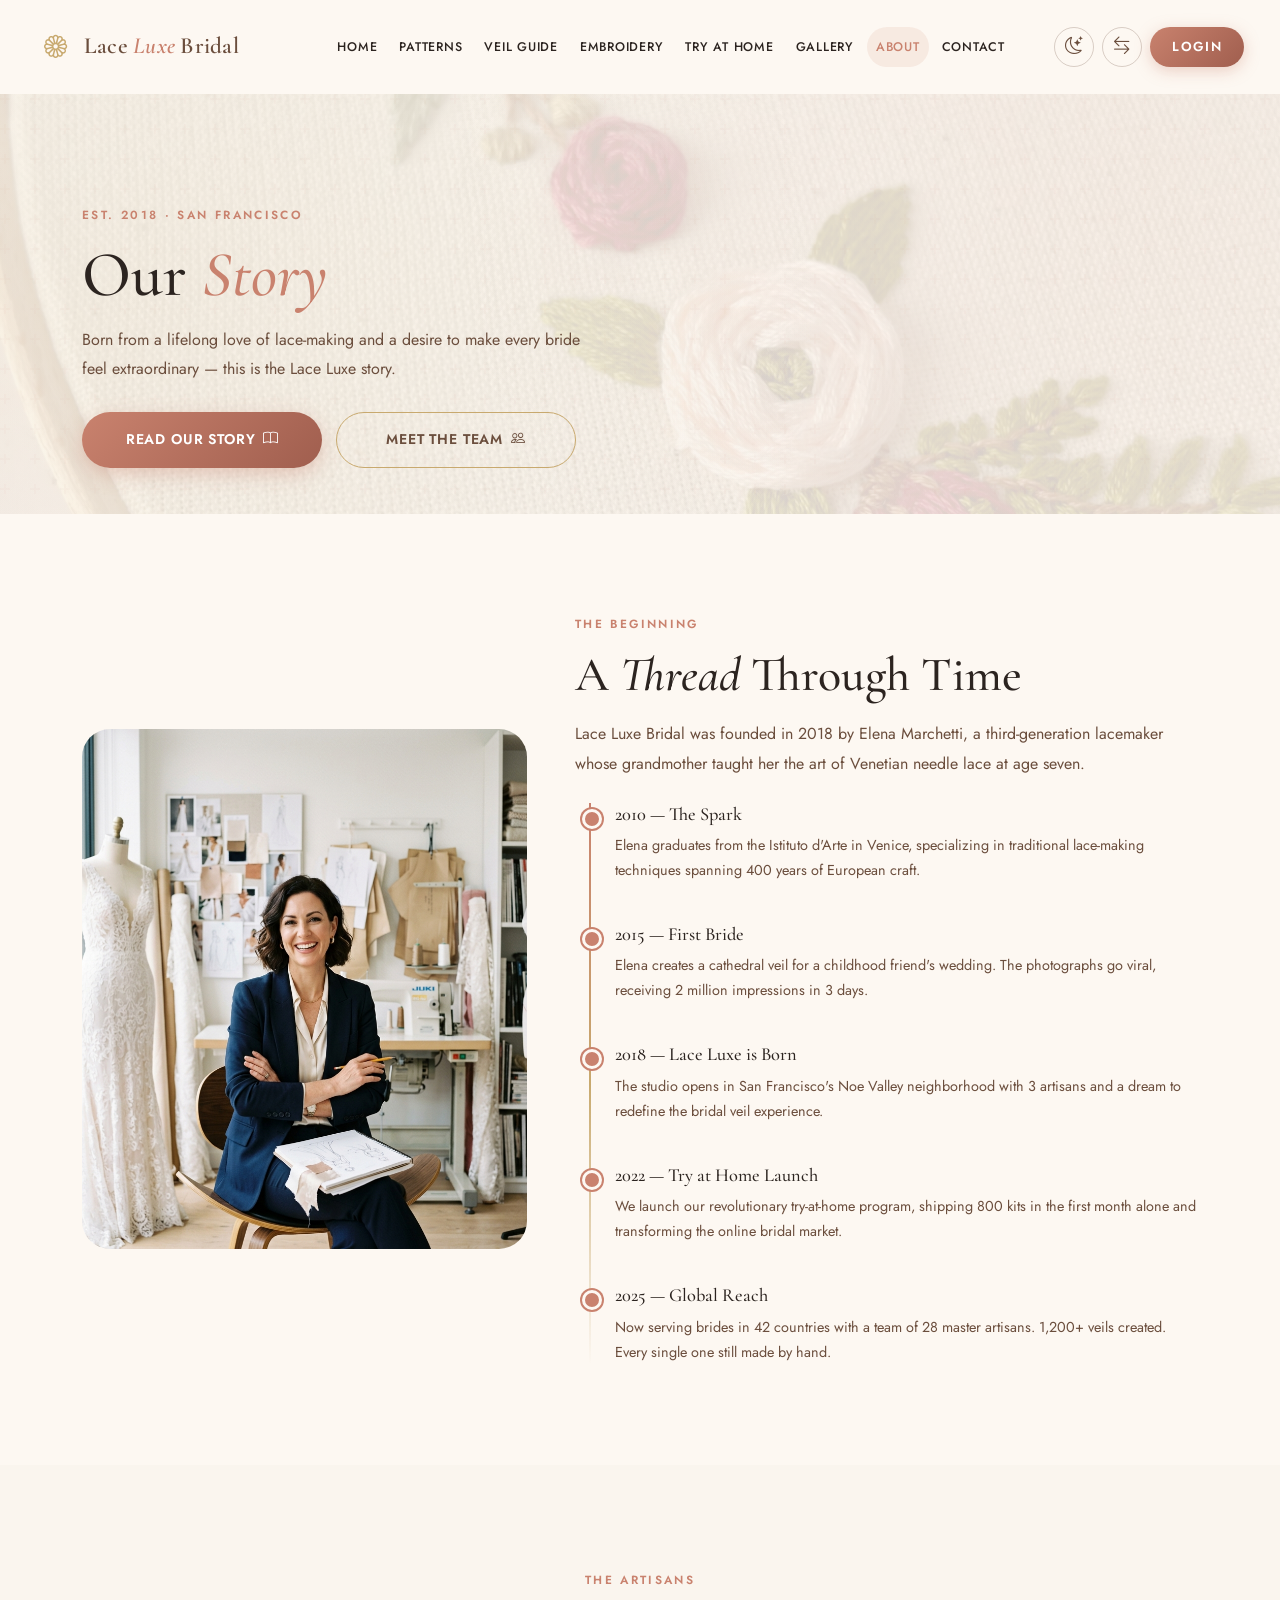
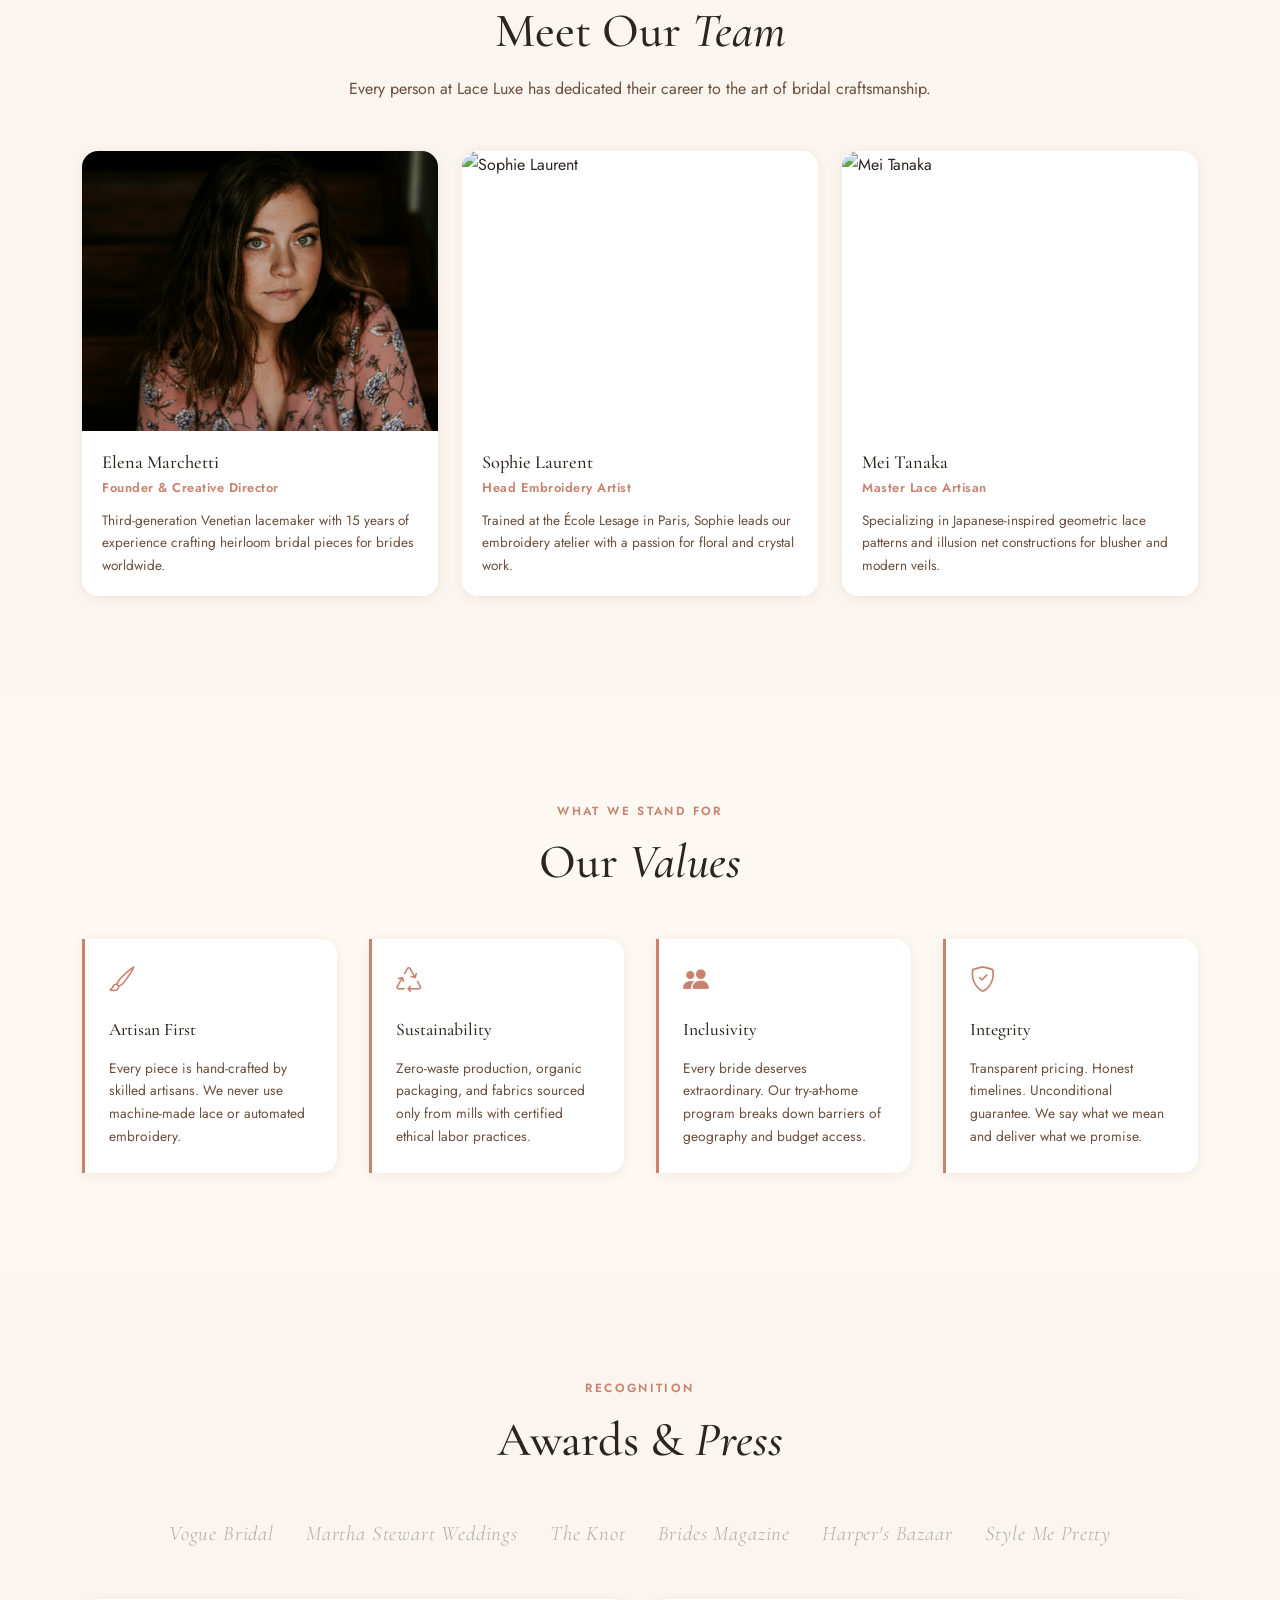
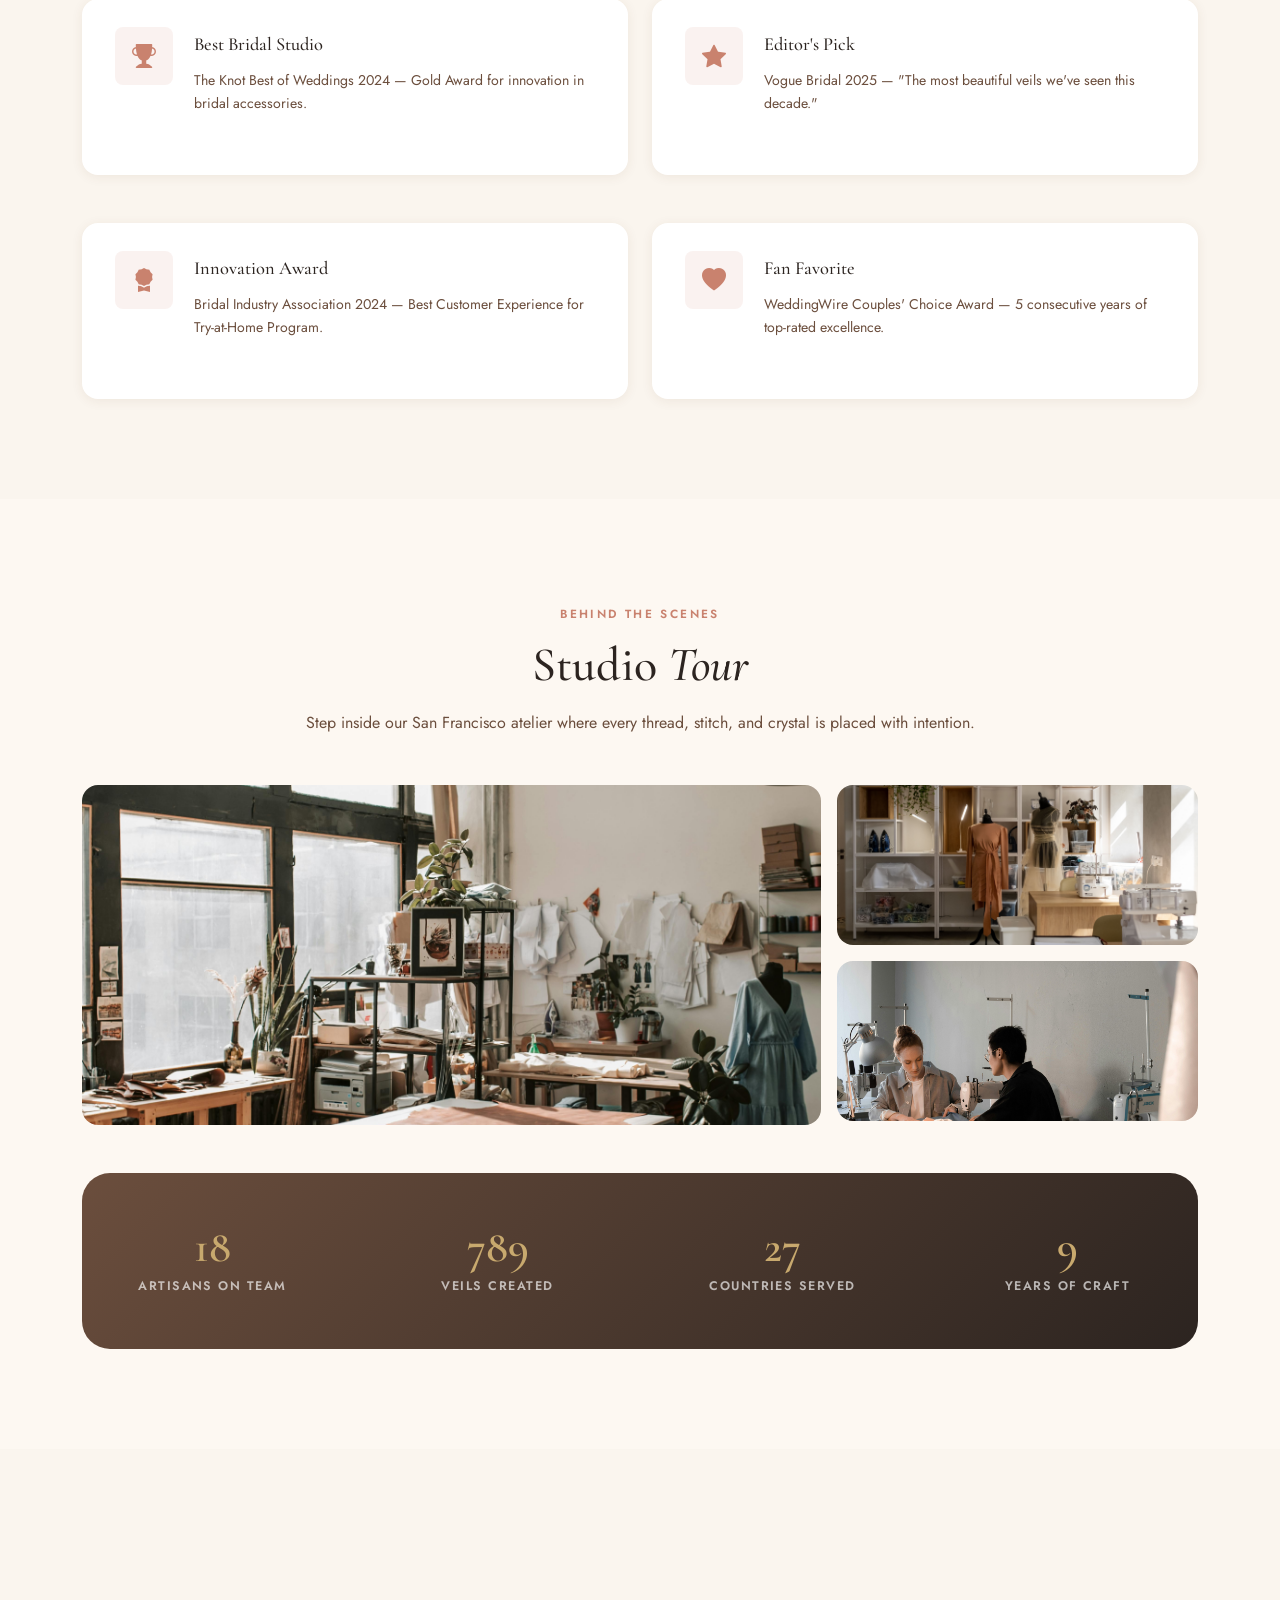
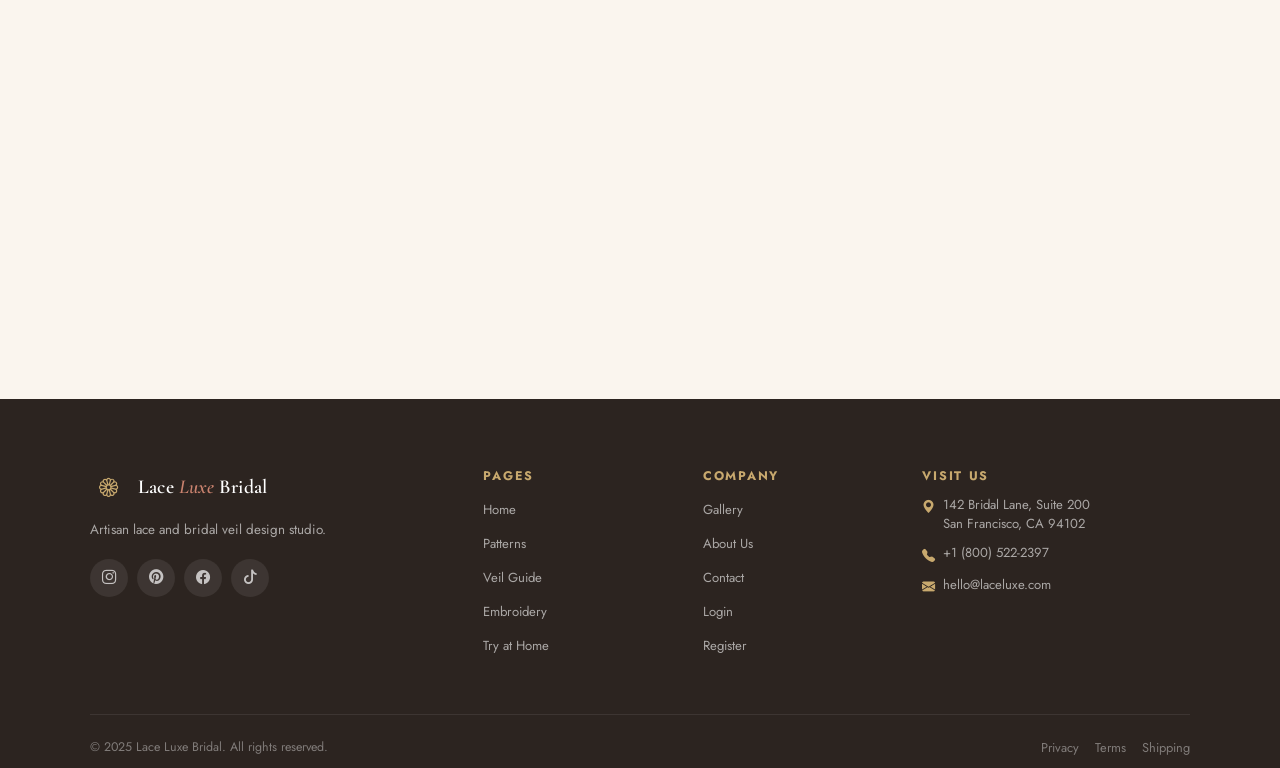
==== about.html @ 020aa44e "changes committed" ====
<!DOCTYPE html>
<html lang="en">
<head>
  <meta charset="UTF-8" /><meta name="viewport" content="width=device-width, initial-scale=1.0" />
  <meta name="description" content="About Lace Luxe Bridal – our story, artisan team, values, awards, and studio." />
  <title>About Us | Lace Luxe Bridal</title>
  <link rel="stylesheet" href="https://cdn.jsdelivr.net/npm/bootstrap@5.3.3/dist/css/bootstrap.min.css" />
  <link rel="stylesheet" href="https://cdn.jsdelivr.net/npm/bootstrap-icons@1.11.3/font/bootstrap-icons.min.css" />
  <link href="https://fonts.googleapis.com/css2?family=Cormorant+Garamond:ital,wght@0,300;0,400;0,500;0,600;1,300;1,400&family=Jost:wght@300;400;500;600&display=swap" rel="stylesheet" />
  <link rel="stylesheet" href="https://unpkg.com/aos@2.3.4/dist/aos.css" />
  <link rel="stylesheet" href="css/style.css" /><link rel="stylesheet" href="css/pages.css" />
</head>
<body class="about-page">
<nav class="navbar navbar-expand-lg sticky-top" id="mainNav">
  <div class="container">
    <a class="navbar-brand d-flex align-items-center gap-2" href="index.html"><span class="brand-icon"><i class="bi bi-flower1"></i></span><span class="brand-text">Lace <em>Luxe</em> Bridal</span></a>
    <button class="navbar-toggler" type="button" data-bs-toggle="collapse" data-bs-target="#navMenu"><span class="toggler-icon"><span></span><span></span><span></span></span></button>
    <div class="collapse navbar-collapse" id="navMenu">
      <ul class="navbar-nav mx-auto gap-lg-1 align-items-lg-center">
                <li class="nav-item dropdown">
          <a class="nav-link dropdown-toggle" href="#" id="homeDropdown" role="button" data-bs-toggle="dropdown" aria-expanded="false">
            Home
          </a>
          <ul class="dropdown-menu" aria-labelledby="homeDropdown">
            <li><a class="dropdown-item" href="index.html">Home 1</a></li>
            <li><a class="dropdown-item" href="home2.html">Home 2</a></li>
          </ul>
        </li>
        <li class="nav-item"><a class="nav-link" href="patterns.html">Patterns</a></li>
        <li class="nav-item"><a class="nav-link" href="veil-guide.html">Veil Guide</a></li>
        <li class="nav-item"><a class="nav-link" href="embroidery.html">Embroidery</a></li>
        <li class="nav-item"><a class="nav-link" href="try-at-home.html">Try at Home</a></li>
        <li class="nav-item"><a class="nav-link" href="gallery.html">Gallery</a></li>
        <li class="nav-item"><a class="nav-link active-nav" href="about.html">About</a></li>
        <li class="nav-item"><a class="nav-link" href="contact.html">Contact</a></li>
      </ul>
      <div class="d-flex gap-2 align-items-center ms-lg-3"><button class="nav-toggle-btn" id="themeToggleBtn" title="Toggle Light/Dark Theme"><i class="bi bi-moon-stars"></i></button>
        <button class="nav-toggle-btn" id="dirToggleBtn" title="Toggle Layout Direction (LTR/RTL)"><i class="bi bi-arrow-left-right"></i></button>
        <a href="login.html" class="btn-nav-cta">Login</a></div>
    </div>
  </div>
</nav>

<!-- SECTION 1: PAGE HERO -->
<section class="page-hero about-hero" id="page-hero">
  <div class="page-hero-lace"></div>
  <div class="container page-hero-content">
    <span class="section-tag">Est. 2018 · San Francisco</span>
    <h1>Our <em>Story</em></h1>
    <p class="page-hero-subtitle">Born from a lifelong love of lace-making and a desire to make every bride feel extraordinary — this is the Lace Luxe story.</p>
    <div class="page-hero-actions">
      <a href="#our-story" class="btn-primary-custom">Read Our Story <i class="bi bi-book"></i></a>
      <a href="#team" class="btn-outline-custom">Meet the Team <i class="bi bi-people"></i></a>
    </div>
  </div>
  <div class="page-hero-badge d-none d-lg-flex"><i class="bi bi-heart-fill"></i><div class="badge-text">15+ Years<br/>of Artisanship</div></div>
</section>

<!-- SECTION 2: OUR STORY TIMELINE -->
<section class="section-pad bg-cream" id="our-story">
  <div class="container">
    <div class="row align-items-center g-5 about-story-row">
      <div class="col-12 col-lg-5 about-story-image-col" data-aos="fade-right">
        <div class="about-story-image" style="border-radius:var(--radius-lg);overflow:hidden;height:480px;">
          <img src="images/founder.png" alt="Our Founder" style="width:100%;height:100%;object-fit:cover;" />
        </div>
      </div>
      <div class="col-12 col-lg-7 about-story-content-col" data-aos="fade-left">
        <span class="section-tag">The Beginning</span>
        <h2 class="section-title">A <em>Thread</em> Through Time</h2>
        <p class="section-body-text mb-4">Lace Luxe Bridal was founded in 2018 by Elena Marchetti, a third-generation lacemaker whose grandmother taught her the art of Venetian needle lace at age seven.</p>
        <div class="v-timeline">
          <div class="v-timeline-item"><div class="v-timeline-dot"></div><h5>2010 — The Spark</h5><p>Elena graduates from the Istituto d'Arte in Venice, specializing in traditional lace-making techniques spanning 400 years of European craft.</p></div>
          <div class="v-timeline-item"><div class="v-timeline-dot"></div><h5>2015 — First Bride</h5><p>Elena creates a cathedral veil for a childhood friend's wedding. The photographs go viral, receiving 2 million impressions in 3 days.</p></div>
          <div class="v-timeline-item"><div class="v-timeline-dot"></div><h5>2018 — Lace Luxe is Born</h5><p>The studio opens in San Francisco's Noe Valley neighborhood with 3 artisans and a dream to redefine the bridal veil experience.</p></div>
          <div class="v-timeline-item"><div class="v-timeline-dot"></div><h5>2022 — Try at Home Launch</h5><p>We launch our revolutionary try-at-home program, shipping 800 kits in the first month alone and transforming the online bridal market.</p></div>
          <div class="v-timeline-item"><div class="v-timeline-dot"></div><h5>2025 — Global Reach</h5><p>Now serving brides in 42 countries with a team of 28 master artisans. 1,200+ veils created. Every single one still made by hand.</p></div>
        </div>
      </div>
    </div>
  </div>
</section>

<!-- SECTION 3: MEET THE TEAM -->
<section class="section-pad bg-section" id="team">
  <div class="container">
    <div class="section-header text-center mb-5" data-aos="fade-up">
      <span class="section-tag">The Artisans</span>
      <h2 class="section-title">Meet Our <em>Team</em></h2>
      <p class="section-subtitle">Every person at Lace Luxe has dedicated their career to the art of bridal craftsmanship.</p>
    </div>
    <div class="row g-4 team-grid">
      <div class="col-12 col-sm-6 col-lg-4" data-aos="fade-up" data-aos-delay="0">
        <div class="team-card">
          <div class="team-card-img"><img src="images/team_elena.jpg" alt="Elena Marchetti" /><div class="team-card-social"><a href="#" class="team-social-link"><i class="bi bi-instagram"></i></a><a href="#" class="team-social-link"><i class="bi bi-linkedin"></i></a></div></div>
          <div class="team-card-body"><h5 class="team-name">Elena Marchetti</h5><p class="team-role">Founder & Creative Director</p><p class="team-bio">Third-generation Venetian lacemaker with 15 years of experience crafting heirloom bridal pieces for brides worldwide.</p></div>
        </div>
      </div>
      <div class="col-12 col-sm-6 col-lg-4" data-aos="fade-up" data-aos-delay="100">
        <div class="team-card">
          <div class="team-card-img"><img src="images/team_sophia.jpg" alt="Sophie Laurent" /><div class="team-card-social"><a href="#" class="team-social-link"><i class="bi bi-instagram"></i></a></div></div>
          <div class="team-card-body"><h5 class="team-name">Sophie Laurent</h5><p class="team-role">Head Embroidery Artist</p><p class="team-bio">Trained at the École Lesage in Paris, Sophie leads our embroidery atelier with a passion for floral and crystal work.</p></div>
        </div>
      </div>
      <div class="col-12 col-sm-6 col-lg-4" data-aos="fade-up" data-aos-delay="200">
        <div class="team-card">
          <div class="team-card-img"><img src="images/team_mei.jpg" alt="Mei Tanaka" /><div class="team-card-social"><a href="#" class="team-social-link"><i class="bi bi-instagram"></i></a></div></div>
          <div class="team-card-body"><h5 class="team-name">Mei Tanaka</h5><p class="team-role">Master Lace Artisan</p><p class="team-bio">Specializing in Japanese-inspired geometric lace patterns and illusion net constructions for blusher and modern veils.</p></div>
        </div>
      </div>
    </div>
  </div>
</section>

<!-- SECTION 4: OUR VALUES -->
<section class="section-pad bg-cream" id="about-values">
  <div class="container">
    <div class="section-header text-center mb-5" data-aos="fade-up">
      <span class="section-tag">What We Stand For</span>
      <h2 class="section-title">Our <em>Values</em></h2>
    </div>
    <div class="row g-4 about-values-grid">
      <div class="col-12 col-sm-6 col-lg-3" data-aos="zoom-in" data-aos-delay="0"><div class="value-card"><div class="value-icon"><i class="bi bi-brush"></i></div><h5>Artisan First</h5><p>Every piece is hand-crafted by skilled artisans. We never use machine-made lace or automated embroidery.</p></div></div>
      <div class="col-12 col-sm-6 col-lg-3" data-aos="zoom-in" data-aos-delay="100"><div class="value-card"><div class="value-icon"><i class="bi bi-recycle"></i></div><h5>Sustainability</h5><p>Zero-waste production, organic packaging, and fabrics sourced only from mills with certified ethical labor practices.</p></div></div>
      <div class="col-12 col-sm-6 col-lg-3" data-aos="zoom-in" data-aos-delay="200"><div class="value-card"><div class="value-icon"><i class="bi bi-people-fill"></i></div><h5>Inclusivity</h5><p>Every bride deserves extraordinary. Our try-at-home program breaks down barriers of geography and budget access.</p></div></div>
      <div class="col-12 col-sm-6 col-lg-3" data-aos="zoom-in" data-aos-delay="300"><div class="value-card"><div class="value-icon"><i class="bi bi-shield-check"></i></div><h5>Integrity</h5><p>Transparent pricing. Honest timelines. Unconditional guarantee. We say what we mean and deliver what we promise.</p></div></div>
    </div>
  </div>
</section>

<!-- SECTION 5: AWARDS & PRESS -->
<section class="section-pad bg-section" id="about-awards">
  <div class="container">
    <div class="section-header text-center mb-5" data-aos="fade-up">
      <span class="section-tag">Recognition</span>
      <h2 class="section-title">Awards & <em>Press</em></h2>
    </div>
    <div class="press-logo-strip mb-5" data-aos="fade-up" data-aos-delay="100">
      <div class="press-logo">Vogue Bridal</div>
      <div class="press-logo">Martha Stewart Weddings</div>
      <div class="press-logo">The Knot</div>
      <div class="press-logo">Brides Magazine</div>
      <div class="press-logo">Harper's Bazaar</div>
      <div class="press-logo">Style Me Pretty</div>
    </div>
    <div class="row g-4 about-awards-grid">
      <div class="col-12 col-sm-6 col-lg-3" data-aos="fade-up" data-aos-delay="0">
        <div class="info-card text-center">
          <div class="info-card-icon mx-auto"><i class="bi bi-trophy-fill"></i></div>
          <h5>Best Bridal Studio</h5>
          <p>The Knot Best of Weddings 2024 — Gold Award for innovation in bridal accessories.</p>
        </div>
      </div>
      <div class="col-12 col-sm-6 col-lg-3" data-aos="fade-up" data-aos-delay="100">
        <div class="info-card text-center">
          <div class="info-card-icon mx-auto"><i class="bi bi-star-fill"></i></div>
          <h5>Editor's Pick</h5>
          <p>Vogue Bridal 2025 — "The most beautiful veils we've seen this decade."</p>
        </div>
      </div>
      <div class="col-12 col-sm-6 col-lg-3" data-aos="fade-up" data-aos-delay="200">
        <div class="info-card text-center">
          <div class="info-card-icon mx-auto"><i class="bi bi-award-fill"></i></div>
          <h5>Innovation Award</h5>
          <p>Bridal Industry Association 2024 — Best Customer Experience for Try-at-Home Program.</p>
        </div>
      </div>
      <div class="col-12 col-sm-6 col-lg-3" data-aos="fade-up" data-aos-delay="300">
        <div class="info-card text-center">
          <div class="info-card-icon mx-auto"><i class="bi bi-heart-fill"></i></div>
          <h5>Fan Favorite</h5>
          <p>WeddingWire Couples' Choice Award — 5 consecutive years of top-rated excellence.</p>
        </div>
      </div>
    </div>
  </div>
</section>

<!-- SECTION 6: STUDIO TOUR -->
<section class="section-pad bg-cream" id="studio-tour">
  <div class="container">
    <div class="section-header text-center mb-5" data-aos="fade-up">
      <span class="section-tag">Behind the Scenes</span>
      <h2 class="section-title">Studio <em>Tour</em></h2>
      <p class="section-subtitle">Step inside our San Francisco atelier where every thread, stitch, and crystal is placed with intention.</p>
    </div>
    <div class="row g-3 mb-5 studio-tour-grid">
      <div class="col-12 col-md-8" data-aos="fade-right"><div style="border-radius:var(--radius-md);overflow:hidden;height:340px;"><img src="images/studio_main.jpg" alt="Studio Main" style="width:100%;height:100%;object-fit:cover;" /></div></div>
      <div class="col-12 col-md-4" data-aos="fade-left">
        <div class="row g-3 h-100">
          <div class="col-12"><div style="border-radius:var(--radius-md);overflow:hidden;height:160px;"><img src="images/studio_detail1.jpg" alt="Studio Detail 1" style="width:100%;height:100%;object-fit:cover;" /></div></div>
          <div class="col-12"><div style="border-radius:var(--radius-md);overflow:hidden;height:160px;"><img src="images/studio_detail2.jpg" alt="Studio Detail 2" style="width:100%;height:100%;object-fit:cover;" /></div></div>
        </div>
      </div>
    </div>
    <!-- Stats Strip -->
    <div class="stat-strip" style="border-radius:var(--radius-lg);" data-aos="zoom-in">
      <div class="row g-4 text-center">
        <div class="col-6 col-md-3"><div class="stat-strip-item"><span class="strip-num" data-target="28">0</span><span class="strip-label">Artisans on Team</span></div></div>
        <div class="col-6 col-md-3"><div class="stat-strip-item"><span class="strip-num" data-target="1200">0</span><span class="strip-label">Veils Created</span></div></div>
        <div class="col-6 col-md-3"><div class="stat-strip-item"><span class="strip-num" data-target="42">0</span><span class="strip-label">Countries Served</span></div></div>
        <div class="col-6 col-md-3"><div class="stat-strip-item"><span class="strip-num" data-target="15">0</span><span class="strip-label">Years of Craft</span></div></div>
      </div>
    </div>
  </div>
</section>

<!-- SECTION 7: COMMUNITY & GIVING -->
<section class="section-pad bg-section" id="about-community">
  <div class="container" data-aos="zoom-in">
    <div class="cta-banner about-cta-banner">
      <div class="row align-items-center g-4">
        <div class="col-12 col-lg-7">
          <h2>Giving <em>Back</em> to Our Community</h2>
          <p>For every veil we sell, we donate one embroidery lesson to a young woman in an underprivileged community through our <strong>Threads of Hope</strong> foundation. To date, we've funded 840 scholarships.</p>
          <div class="d-flex flex-wrap gap-3 mt-3" style="position:relative;z-index:1;">
            <a href="contact.html" class="btn-white">Learn More <i class="bi bi-arrow-right-short"></i></a>
            <a href="register.html" class="btn-outline-white">Join Our Community <i class="bi bi-people"></i></a>
          </div>
        </div>
        <div class="col-12 col-lg-5 d-none d-lg-block" style="position:relative;z-index:1;text-align:right;">
          <div style="background:rgba(255,255,255,0.1);border-radius:var(--radius-md);padding:28px;display:inline-block;">
            <div style="font-family:var(--font-display);font-size:3.5rem;font-weight:600;color:#fff;">840</div>
            <div style="font-size:0.8rem;letter-spacing:0.1em;text-transform:uppercase;color:rgba(255,255,255,0.7);">Scholarships Funded</div>
            <div style="font-family:var(--font-display);font-size:1.4rem;font-weight:400;font-style:italic;color:rgba(255,255,255,0.85);margin-top:12px;">Threads of Hope™</div>
          </div>
        </div>
      </div>
    </div>
  </div>
</section>

<footer class="site-footer"><div class="container"><div class="row g-4 footer-top"><div class="col-12 col-md-6 col-lg-4"><a class="footer-brand d-flex align-items-center gap-2 mb-3" href="index.html" aria-label="Lace Luxe Bridal home"><span class="brand-icon"><i class="bi bi-flower1"></i></span><span class="brand-text">Lace <em>Luxe</em> Bridal</span></a><p class="footer-about">Artisan lace and bridal veil design studio.</p><div class="footer-socials d-flex gap-3 mt-3"><a href="#"><i class="bi bi-instagram"></i></a><a href="#"><i class="bi bi-pinterest"></i></a><a href="#"><i class="bi bi-facebook"></i></a><a href="#"><i class="bi bi-tiktok"></i></a></div></div><div class="col-6 col-lg-2 offset-lg-1"><h6 class="footer-heading">Pages</h6><ul class="footer-links"><li><a href="index.html">Home</a></li><li><a href="patterns.html">Patterns</a></li><li><a href="veil-guide.html">Veil Guide</a></li><li><a href="embroidery.html">Embroidery</a></li><li><a href="try-at-home.html">Try at Home</a></li></ul></div><div class="col-6 col-lg-2"><h6 class="footer-heading">Company</h6><ul class="footer-links"><li><a href="gallery.html">Gallery</a></li><li><a href="about.html">About Us</a></li><li><a href="contact.html">Contact</a></li><li><a href="login.html">Login</a></li><li><a href="register.html">Register</a></li></ul></div><div class="col-12 col-lg-3"><h6 class="footer-heading">Visit Us</h6><div class="footer-address"><p><i class="bi bi-geo-alt-fill"></i> 142 Bridal Lane, Suite 200<br/>San Francisco, CA 94102</p><p><i class="bi bi-telephone-fill"></i> +1 (800) 522-2397</p><p><i class="bi bi-envelope-fill"></i> hello@laceluxe.com</p></div></div></div><div class="footer-bottom d-flex flex-wrap justify-content-between align-items-center gap-3"><p class="footer-copy">© 2025 Lace Luxe Bridal. All rights reserved.</p><div class="footer-legal d-flex gap-3"><a href="#">Privacy</a><a href="#">Terms</a><a href="#">Shipping</a></div></div></div></footer>
<button class="back-to-top" id="backToTop"><i class="bi bi-arrow-up-short"></i></button>
<script src="https://cdn.jsdelivr.net/npm/bootstrap@5.3.3/dist/js/bootstrap.bundle.min.js"></script>
<script src="https://unpkg.com/aos@2.3.4/dist/aos.js"></script>
<script src="js/main.js"></script>
</body></html>
---- css/style.css ----
/* ==========================================
   LACE LUXE BRIDAL – style.css
   ========================================== */

/* ---- CSS Variables ---- */
:root {
  --clr-cream:       #fdf8f2;
  --clr-blush:       #f0ddd0;
  --clr-rose:        #c9826e;
  --clr-rose-dark:   #a05e4e;
  --clr-gold:        #c8a96e;
  --clr-gold-light:  #e8d5a8;
  --clr-mocha:       #6b4e3d;
  --clr-charcoal:    #2c2420;
  --clr-warm-white:  #fffef9;
  --clr-section-bg:  #faf5ee;

  --font-display:    'Cormorant Garamond', serif;
  --font-body:       'Jost', sans-serif;

  --shadow-sm:       0 2px 12px rgba(100, 60, 40, 0.08);
  --shadow-md:       0 6px 28px rgba(100, 60, 40, 0.14);
  --shadow-lg:       0 16px 60px rgba(100, 60, 40, 0.18);
  --radius-sm:       8px;
  --radius-md:       16px;
  --radius-lg:       28px;
  --radius-xl:       40px;

  --transition:      0.35s cubic-bezier(0.4, 0, 0.2, 1);
  --section-pad:     100px 0;
}

/* ---- Reset & Base ---- */
*, *::before, *::after { box-sizing: border-box; margin: 0; padding: 0; }

html { scroll-behavior: smooth; }

body {
  font-family: var(--font-body);
  background: var(--clr-cream);
  color: var(--clr-charcoal);
  overflow-x: hidden;
  line-height: 1.7;
}

img { max-width: 100%; height: auto; display: block; }

/* ==========================================
   NAVBAR
   ========================================== */
#mainNav {
  background: rgba(253, 248, 242, 0.95);
  backdrop-filter: blur(16px);
  -webkit-backdrop-filter: blur(16px);
  border-bottom: 1px solid rgba(200, 169, 110, 0.18);
  padding: 14px 0;
  z-index: 1050;
  transition: var(--transition);
}

#mainNav .container {
  position: relative;
}
#mainNav.scrolled {
  padding: 8px 0;
  box-shadow: 0 4px 24px rgba(100, 60, 40, 0.12);
}

.brand-icon {
  font-size: 1.5rem;
  color: var(--clr-gold);
  line-height: 1;
  animation: spinSlow 12s linear infinite;
}
@keyframes spinSlow { to { transform: rotate(360deg); } }

.brand-text {
  font-family: var(--font-display);
  font-size: 1.45rem;
  font-weight: 600;
  color: var(--clr-mocha);
  letter-spacing: 0.01em;
}
.brand-text em { color: var(--clr-rose); font-style: italic; }

.nav-link {
  font-family: var(--font-body);
  font-size: 0.88rem;
  font-weight: 500;
  letter-spacing: 0.06em;
  text-transform: uppercase;
  color: var(--clr-charcoal) !important;
  padding: 6px 12px !important;
  position: relative;
  transition: color var(--transition);
}
.nav-link::after {
  content: '';
  position: absolute;
  bottom: 0; left: 50%; right: 50%;
  height: 1.5px;
  background: var(--clr-rose);
  transition: left var(--transition), right var(--transition);
}
.nav-link:hover { color: var(--clr-rose) !important; }
.nav-link:hover::after { left: 12px; right: 12px; }

.btn-nav-cta {
  font-family: var(--font-body);
  font-size: 0.82rem;
  font-weight: 600;
  letter-spacing: 0.1em;
  text-transform: uppercase;
  color: #fff !important;
  background: linear-gradient(135deg, var(--clr-rose), var(--clr-rose-dark));
  padding: 10px 24px;
  border-radius: 50px;
  text-decoration: none;
  transition: var(--transition);
  box-shadow: 0 4px 16px rgba(201, 130, 110, 0.35);
}
.btn-nav-cta:hover {
  transform: translateY(-2px);
  box-shadow: 0 8px 24px rgba(201, 130, 110, 0.5);
}

.btn-nav-outline {
  font-family: var(--font-body);
  font-size: 0.82rem;
  font-weight: 600;
  letter-spacing: 0.1em;
  text-transform: uppercase;
  color: var(--clr-mocha) !important;
  background: transparent;
  padding: 9px 22px;
  border-radius: 50px;
  border: 1.5px solid rgba(107, 78, 61, 0.35);
  text-decoration: none;
  transition: var(--transition);
}
.btn-nav-outline:hover {
  border-color: var(--clr-rose);
  color: var(--clr-rose) !important;
}

/* Custom hamburger */
.navbar-toggler {
  border: none;
  background: none;
  padding: 4px;
}
.navbar-toggler:focus { box-shadow: none; }
.toggler-icon { display: flex; flex-direction: column; gap: 5px; width: 24px; }
.toggler-icon span {
  display: block;
  height: 2px;
  background: var(--clr-mocha);
  border-radius: 2px;
  transition: var(--transition);
}
.navbar-toggler[aria-expanded="true"] .toggler-icon span:nth-child(1) {
  transform: translateY(7px) rotate(45deg);
}
.navbar-toggler[aria-expanded="true"] .toggler-icon span:nth-child(2) {
  opacity: 0;
}
.navbar-toggler[aria-expanded="true"] .toggler-icon span:nth-child(3) {
  transform: translateY(-7px) rotate(-45deg);
}

/* ==========================================
   HERO SECTION
   ========================================== */
.hero-section {
  position: relative;
  min-height: 80vh;
  background: linear-gradient(160deg, #fdf8f2 0%, #f5e8d8 50%, #eedcca 100%);
  overflow: hidden;
  display: flex;
  align-items: center;
}

.hero-lace-overlay {
  position: absolute;
  inset: 0;
  background-image:
    radial-gradient(circle at 20% 20%, rgba(200, 169, 110, 0.08) 0%, transparent 50%),
    radial-gradient(circle at 80% 80%, rgba(201, 130, 110, 0.06) 0%, transparent 50%);
  pointer-events: none;
}

/* Floating Particles via JS */
.hero-particles { position: absolute; inset: 0; pointer-events: none; }

.hero-container { padding-top: 40px; padding-bottom: 40px; }

.hero-tag {
  display: inline-block;
  font-size: 0.78rem;
  font-weight: 600;
  letter-spacing: 0.18em;
  text-transform: uppercase;
  color: var(--clr-rose);
  background: rgba(201, 130, 110, 0.1);
  border: 1px solid rgba(201, 130, 110, 0.25);
  padding: 6px 18px;
  border-radius: 50px;
  margin-bottom: 20px;
}

.hero-title {
  font-family: var(--font-display);
  font-size: clamp(2.8rem, 6vw, 5.2rem);
  font-weight: 500;
  line-height: 1.1;
  color: var(--clr-charcoal);
  margin-bottom: 20px;
}
.hero-title em { color: var(--clr-rose); font-style: italic; }

.gradient-text {
  background: linear-gradient(135deg, var(--clr-gold), var(--clr-rose));
  -webkit-background-clip: text;
  -webkit-text-fill-color: transparent;
  background-clip: text;
}

.hero-subtitle {
  font-size: 1.08rem;
  color: var(--clr-mocha);
  max-width: 500px;
  line-height: 1.8;
  margin-bottom: 36px;
}

/* Hero Stats */
.hero-stats {
  padding-top: 28px;
  border-top: 1px solid rgba(200, 169, 110, 0.25);
}
.stat-item { display: flex; flex-direction: column; }
.stat-num {
  font-family: var(--font-display);
  font-size: 2rem;
  font-weight: 600;
  color: var(--clr-rose);
  line-height: 1;
}
.stat-label {
  font-size: 0.75rem;
  font-weight: 500;
  letter-spacing: 0.08em;
  text-transform: uppercase;
  color: var(--clr-mocha);
  margin-top: 4px;
}
.stat-divider {
  width: 1px;
  height: 40px;
  background: rgba(200, 169, 110, 0.3);
  align-self: center;
}

/* Hero Image */
.hero-image-frame {
  position: relative;
  border-radius: var(--radius-lg);
  overflow: visible;
  transition: var(--transition);
}
/* Offset thin gold border frame */
.hero-image-frame::before {
  content: '';
  position: absolute;
  top: 20px;
  left: 20px;
  right: -20px;
  bottom: -20px;
  border: 1.5px solid var(--clr-gold);
  border-radius: var(--radius-lg);
  z-index: -1;
  transition: transform 0.6s cubic-bezier(0.25, 1, 0.5, 1), border-color 0.6s ease;
  pointer-events: none;
}
/* Ambient golden/rose glow */
.hero-image-frame::after {
  content: '';
  position: absolute;
  inset: -10px;
  background: radial-gradient(circle, rgba(200, 169, 110, 0.22) 0%, transparent 70%);
  z-index: -2;
  filter: blur(24px);
  opacity: 0;
  transition: opacity 0.6s ease, transform 0.6s ease;
  pointer-events: none;
}
body.dark-theme .hero-image-frame::after {
  opacity: 0.75;
}
.hero-img {
  width: 100%;
  height: 520px;
  object-fit: cover;
  border-radius: var(--radius-lg);
  box-shadow: var(--shadow-lg);
  transition: transform 0.6s cubic-bezier(0.25, 1, 0.5, 1), box-shadow 0.6s ease;
}
/* Unique hover dynamics */
.hero-image-frame:hover::before {
  transform: translate(-12px, -12px);
  border-color: var(--clr-rose);
}
.hero-image-frame:hover::after {
  transform: scale(1.1) translate(4px, 4px);
  opacity: 1;
}
.hero-image-frame:hover .hero-img {
  transform: translateY(-8px) scale(1.015);
  box-shadow: 0 24px 48px rgba(100, 60, 40, 0.22);
}
body.dark-theme .hero-image-frame:hover .hero-img {
  box-shadow: 0 24px 48px rgba(0, 0, 0, 0.65);
}

.frame-badge {
  position: absolute;
  bottom: -16px;
  left: 24px;
  background: #fff;
  border-radius: 50px;
  padding: 10px 22px;
  font-size: 0.8rem;
  font-weight: 600;
  color: var(--clr-mocha);
  box-shadow: var(--shadow-md);
  display: flex;
  align-items: center;
  gap: 8px;
  white-space: nowrap;
  z-index: 2;
}
.frame-badge i { color: var(--clr-gold); }

/* Hero Scroll Indicator */
.hero-scroll-indicator {
  position: absolute;
  bottom: 36px;
  left: 50%;
  transform: translateX(-50%);
  display: flex;
  flex-direction: column;
  align-items: center;
  gap: 8px;
  font-size: 0.72rem;
  letter-spacing: 0.14em;
  text-transform: uppercase;
  color: var(--clr-mocha);
  opacity: 0.7;
}
.scroll-line {
  width: 1px;
  height: 40px;
  background: var(--clr-gold);
  animation: scrollPulse 2s ease-in-out infinite;
}
@keyframes scrollPulse {
  0%, 100% { transform: scaleY(1); opacity: 0.5; }
  50% { transform: scaleY(0.5); opacity: 1; }
}

/* ==========================================
   MARQUEE STRIP
   ========================================== */
.marquee-strip {
  background: linear-gradient(135deg, var(--clr-rose), var(--clr-rose-dark));
  overflow: hidden;
  padding: 14px 0;
}
.marquee-inner {
  display: flex;
  white-space: nowrap;
  animation: marqueeAnim 28s linear infinite;
  width: max-content;
}
.marquee-inner span {
  font-size: 0.8rem;
  font-weight: 600;
  letter-spacing: 0.12em;
  text-transform: uppercase;
  color: rgba(255,255,255,0.9);
  padding: 0 8px;
}
@keyframes marqueeAnim {
  from { transform: translateX(0); }
  to   { transform: translateX(-50%); }
}

/* ==========================================
   SHARED SECTION STYLES
   ========================================== */
.section-pad { padding: var(--section-pad); }

.section-tag {
  display: inline-block;
  font-size: 0.74rem;
  font-weight: 600;
  letter-spacing: 0.2em;
  text-transform: uppercase;
  color: var(--clr-rose);
  margin-bottom: 14px;
}

.section-title {
  font-family: var(--font-display);
  font-size: clamp(2rem, 4vw, 3rem);
  font-weight: 500;
  color: var(--clr-charcoal);
  margin-bottom: 16px;
  line-height: 1.15;
}

.section-subtitle {
  font-size: 1rem;
  color: var(--clr-mocha);
  max-width: 560px;
  margin: 0 auto;
  line-height: 1.75;
}

.section-body-text {
  font-size: 1rem;
  color: var(--clr-mocha);
  line-height: 1.85;
}

/* ==========================================
   BUTTONS
   ========================================== */
.btn-primary-custom {
  display: inline-flex;
  align-items: center;
  gap: 8px;
  font-family: var(--font-body);
  font-size: 0.88rem;
  font-weight: 600;
  letter-spacing: 0.06em;
  text-transform: uppercase;
  color: #fff;
  background: linear-gradient(135deg, var(--clr-rose), var(--clr-rose-dark));
  padding: 14px 32px;
  border-radius: 50px;
  border: none;
  text-decoration: none;
  cursor: pointer;
  box-shadow: 0 6px 20px rgba(201, 130, 110, 0.38);
  transition: var(--transition);
  position: relative;
  overflow: hidden;
}
.btn-primary-custom::before {
  content: '';
  position: absolute;
  inset: 0;
  background: linear-gradient(135deg, rgba(255,255,255,0.15), transparent);
  opacity: 0;
  transition: opacity var(--transition);
}
.btn-primary-custom:hover {
  transform: translateY(-3px);
  box-shadow: 0 12px 32px rgba(201, 130, 110, 0.52);
  color: #fff;
}
.btn-primary-custom:hover::before { opacity: 1; }

.btn-outline-custom {
  display: inline-flex;
  align-items: center;
  gap: 8px;
  font-family: var(--font-body);
  font-size: 0.88rem;
  font-weight: 600;
  letter-spacing: 0.06em;
  text-transform: uppercase;
  color: var(--clr-mocha);
  background: transparent;
  padding: 13px 30px;
  border-radius: 50px;
  border: 1.5px solid var(--clr-gold);
  text-decoration: none;
  cursor: pointer;
  transition: var(--transition);
}
.btn-outline-custom:hover {
  background: var(--clr-gold);
  color: #fff;
  transform: translateY(-3px);
}

.btn-secondary-custom {
  display: inline-flex;
  align-items: center;
  gap: 10px;
  font-family: var(--font-body);
  font-size: 0.88rem;
  font-weight: 600;
  letter-spacing: 0.08em;
  text-transform: uppercase;
  color: var(--clr-mocha);
  background: transparent;
  padding: 14px 36px;
  border-radius: 50px;
  border: 1.5px solid var(--clr-mocha);
  text-decoration: none;
  cursor: pointer;
  transition: var(--transition);
}
.btn-secondary-custom:hover {
  background: var(--clr-mocha);
  color: var(--clr-cream);
  transform: translateY(-2px);
}

.btn-lg-custom { padding: 16px 38px; font-size: 0.92rem; }

/* ==========================================
   FILTER BUTTONS
   ========================================== */
.filter-btn {
  font-family: var(--font-body);
  font-size: 0.8rem;
  font-weight: 600;
  letter-spacing: 0.08em;
  text-transform: uppercase;
  color: var(--clr-mocha);
  background: transparent;
  border: 1.5px solid rgba(107, 78, 61, 0.25);
  padding: 8px 22px;
  border-radius: 50px;
  cursor: pointer;
  transition: var(--transition);
}
.filter-btn.active,
.filter-btn:hover {
  background: var(--clr-rose);
  color: #fff;
  border-color: var(--clr-rose);
}

/* ==========================================
   PATTERN LIBRARY
   ========================================== */
.pattern-card {
  border-radius: var(--radius-md);
  overflow: hidden;
  background: #fff;
  box-shadow: var(--shadow-sm);
  transition: var(--transition);
  height: 100%;
  display: flex;
  flex-direction: column;
}
.pattern-card:hover {
  transform: translateY(-8px);
  box-shadow: var(--shadow-lg);
}

.pattern-img-wrap {
  position: relative;
  overflow: hidden;
  height: 240px;
}
.pattern-img-wrap img {
  width: 100%;
  height: 100%;
  object-fit: cover;
  transition: transform 0.6s ease;
}
.pattern-card:hover .pattern-img-wrap img { transform: scale(1.08); }

.pattern-overlay {
  position: absolute;
  inset: 0;
  background: rgba(44, 36, 32, 0.55);
  display: flex;
  align-items: center;
  justify-content: center;
  opacity: 0;
  transition: opacity var(--transition);
}
.pattern-card:hover .pattern-overlay { opacity: 1; }

.btn-view-pattern {
  font-size: 0.8rem;
  font-weight: 600;
  letter-spacing: 0.06em;
  text-transform: uppercase;
  color: #fff;
  background: transparent;
  border: 1.5px solid rgba(255,255,255,0.7);
  padding: 10px 24px;
  border-radius: 50px;
  cursor: pointer;
  display: flex;
  align-items: center;
  gap: 8px;
  transition: var(--transition);
}
.btn-view-pattern:hover { background: rgba(255,255,255,0.2); }

.pattern-badge {
  position: absolute;
  top: 14px; left: 14px;
  font-size: 0.7rem;
  font-weight: 700;
  letter-spacing: 0.08em;
  text-transform: uppercase;
  color: #fff;
  background: var(--clr-rose);
  padding: 4px 12px;
  border-radius: 50px;
}
.pattern-badge.new { background: var(--clr-gold); }

.pattern-card-body {
  padding: 18px 20px 20px;
  flex: 1;
  display: flex;
  flex-direction: column;
  justify-content: space-between;
}

.pattern-name {
  font-family: var(--font-display);
  font-size: 1.15rem;
  font-weight: 500;
  color: var(--clr-charcoal);
  margin-bottom: 2px;
}
.pattern-type {
  font-size: 0.78rem;
  color: var(--clr-rose);
  font-weight: 500;
  letter-spacing: 0.04em;
  margin-bottom: 12px;
}
.pattern-price {
  font-size: 0.85rem;
  font-weight: 700;
  color: var(--clr-mocha);
}
.pattern-dots { display: flex; gap: 5px; }
.dot {
  width: 16px;
  height: 16px;
  border-radius: 50%;
  border: 1.5px solid rgba(107, 78, 61, 0.2);
}

/* ==========================================
   VEIL LENGTH GUIDE
   ========================================== */
.veil-guide-section { background: var(--clr-section-bg); }

.veil-selector { gap: 10px; }

.veil-tab {
  font-family: var(--font-body);
  font-size: 0.85rem;
  font-weight: 600;
  letter-spacing: 0.06em;
  text-transform: uppercase;
  color: var(--clr-mocha);
  background: #fff;
  border: 1.5px solid rgba(107, 78, 61, 0.2);
  padding: 10px 24px;
  border-radius: 50px;
  cursor: pointer;
  transition: var(--transition);
}
.veil-tab.active,
.veil-tab:hover {
  background: var(--clr-gold);
  color: #fff;
  border-color: var(--clr-gold);
}

.veil-visual-card {
  background: #fff;
  border-radius: var(--radius-md);
  overflow: hidden;
  box-shadow: var(--shadow-sm);
  height: 480px;
}
.veil-silhouette-wrap { position: relative; height: 100%; }
.veil-silhouette-img {
  width: 100%;
  height: 100%;
  object-fit: cover;
  transition: var(--transition);
}

.veil-info-card {
  background: #fff;
  border-radius: var(--radius-md);
  padding: 28px;
  box-shadow: var(--shadow-sm);
  display: flex;
  flex-direction: column;
}

.veil-icon-circle {
  width: 50px;
  height: 50px;
  border-radius: 50%;
  background: rgba(201, 130, 110, 0.1);
  display: flex;
  align-items: center;
  justify-content: center;
  font-size: 1.3rem;
  color: var(--clr-rose);
  flex-shrink: 0;
}

.veil-title {
  font-family: var(--font-display);
  font-size: 1.4rem;
  font-weight: 500;
  color: var(--clr-charcoal);
  margin-bottom: 4px;
}
.veil-length-badge {
  font-size: 0.78rem;
  font-weight: 600;
  color: var(--clr-rose);
  background: rgba(201, 130, 110, 0.1);
  padding: 3px 12px;
  border-radius: 50px;
}

.veil-description {
  font-size: 0.92rem;
  color: var(--clr-mocha);
  line-height: 1.75;
  margin: 16px 0;
}

.veil-features-list { list-style: none; padding: 0; }
.veil-features-list li {
  font-size: 0.88rem;
  color: var(--clr-charcoal);
  display: flex;
  align-items: center;
  gap: 10px;
  margin-bottom: 8px;
}
.veil-features-list li i { color: var(--clr-rose); font-size: 0.95rem; }

.pair-label {
  font-size: 0.78rem;
  font-weight: 700;
  letter-spacing: 0.08em;
  text-transform: uppercase;
  color: var(--clr-mocha);
}
.dress-tag {
  font-size: 0.77rem;
  font-weight: 600;
  color: var(--clr-mocha);
  background: var(--clr-blush);
  padding: 4px 14px;
  border-radius: 50px;
}

/* Comparison Card */
.veil-comparison-card {
  background: #fff;
  border-radius: var(--radius-md);
  padding: 28px;
  box-shadow: var(--shadow-sm);
  display: flex;
  flex-direction: column;
}
.comp-title {
  font-family: var(--font-display);
  font-size: 1.1rem;
  color: var(--clr-charcoal);
  margin-bottom: 20px;
  font-weight: 500;
}
.comp-row {
  display: flex;
  align-items: center;
  gap: 12px;
  margin-bottom: 14px;
  padding: 8px 12px;
  border-radius: var(--radius-sm);
  cursor: pointer;
  transition: background var(--transition);
}
.comp-row.active { background: rgba(201, 130, 110, 0.08); }
.comp-name { font-size: 0.82rem; font-weight: 600; color: var(--clr-mocha); min-width: 72px; }
.comp-bar-wrap { flex: 1; height: 6px; background: var(--clr-blush); border-radius: 10px; overflow: hidden; }
.comp-bar { height: 100%; background: linear-gradient(90deg, var(--clr-rose), var(--clr-gold)); border-radius: 10px; transition: width 0.7s cubic-bezier(0.4, 0, 0.2, 1); }
.comp-len { font-size: 0.75rem; color: var(--clr-mocha); min-width: 48px; text-align: right; }

/* ==========================================
   EMBROIDERY SECTION
   ========================================== */
.embroidery-section { background: var(--clr-cream); }

.emb-option-card {
  background: #fff;
  border-radius: var(--radius-md);
  padding: 22px 18px;
  text-align: center;
  box-shadow: var(--shadow-sm);
  transition: var(--transition);
  height: 100%;
  cursor: pointer;
}
.emb-option-card:hover { transform: translateY(-6px); box-shadow: var(--shadow-md); }

.emb-icon {
  width: 52px;
  height: 52px;
  border-radius: 50%;
  background: rgba(200, 169, 110, 0.12);
  display: flex;
  align-items: center;
  justify-content: center;
  font-size: 1.4rem;
  color: var(--clr-gold);
  margin: 0 auto 14px;
}

.emb-option-card h6 {
  font-family: var(--font-display);
  font-size: 1.05rem;
  font-weight: 500;
  color: var(--clr-charcoal);
  margin-bottom: 6px;
}
.emb-option-card p {
  font-size: 0.82rem;
  color: var(--clr-mocha);
  line-height: 1.6;
  margin: 0;
}

/* Steps */
.step-pill {
  font-size: 0.72rem;
  font-weight: 700;
  letter-spacing: 0.12em;
  text-transform: uppercase;
  color: var(--clr-rose);
  background: rgba(201, 130, 110, 0.1);
  border: 1px solid rgba(201, 130, 110, 0.25);
  padding: 4px 14px;
  border-radius: 50px;
  white-space: nowrap;
}
.step-text { font-size: 0.9rem; color: var(--clr-charcoal); }

/* Showcase Images */
.embroidery-showcase { position: relative; }

.emb-showcase-img {
  border-radius: var(--radius-md);
  overflow: hidden;
  position: relative;
}
.emb-showcase-img img {
  width: 100%;
  height: 100%;
  object-fit: cover;
  transition: transform 0.6s ease;
}
.emb-showcase-img:hover img { transform: scale(1.05); }

.tall-img { height: 360px; }
.emb-showcase-img:not(.tall-img) { height: 168px; }

.emb-img-label {
  position: absolute;
  bottom: 12px; left: 12px;
  font-size: 0.72rem;
  font-weight: 600;
  letter-spacing: 0.04em;
  color: #fff;
  background: rgba(44, 36, 32, 0.7);
  padding: 4px 12px;
  border-radius: 50px;
  backdrop-filter: blur(4px);
}

.emb-floating-badge {
  position: absolute;
  bottom: 24px;
  right: -18px;
  background: linear-gradient(135deg, var(--clr-gold), var(--clr-rose));
  border-radius: var(--radius-md);
  padding: 16px 20px;
  display: flex;
  align-items: center;
  gap: 12px;
  box-shadow: var(--shadow-md);
  color: #fff;
  z-index: 10;
}
.emb-floating-badge i { font-size: 1.5rem; }
.emb-floating-badge span { font-size: 0.8rem; font-weight: 600; line-height: 1.4; }

/* ==========================================
   TRY AT HOME
   ========================================== */
.try-home-section { background: var(--clr-section-bg); }

.timeline-card {
  background: #fff;
  border-radius: var(--radius-md);
  padding: 36px 24px 28px;
  text-align: center;
  box-shadow: var(--shadow-sm);
  position: relative;
  transition: var(--transition);
  height: 100%;
  display: flex;
  flex-direction: column;
  align-items: center;
}
.timeline-card:hover { transform: translateY(-8px); box-shadow: var(--shadow-lg); }

.timeline-step {
  position: absolute;
  top: -16px;
  left: 50%;
  transform: translateX(-50%);
  font-family: var(--font-display);
  font-size: 0.85rem;
  font-weight: 600;
  color: #fff;
  background: linear-gradient(135deg, var(--clr-rose), var(--clr-rose-dark));
  width: 36px;
  height: 36px;
  border-radius: 50%;
  display: flex;
  align-items: center;
  justify-content: center;
  box-shadow: 0 4px 12px rgba(201, 130, 110, 0.4);
}

.timeline-icon {
  width: 64px;
  height: 64px;
  border-radius: 50%;
  background: rgba(200, 169, 110, 0.1);
  display: flex;
  align-items: center;
  justify-content: center;
  font-size: 1.6rem;
  color: var(--clr-gold);
  margin: 8px auto 18px;
}

.timeline-title {
  font-family: var(--font-display);
  font-size: 1.2rem;
  font-weight: 500;
  color: var(--clr-charcoal);
  margin-bottom: 12px;
}

.timeline-text {
  font-size: 0.88rem;
  color: var(--clr-mocha);
  line-height: 1.7;
  margin: 0;
}

.timeline-connector {
  position: absolute;
  top: 50%;
  right: -20px;
  width: 40px;
  height: 1px;
  background: linear-gradient(90deg, var(--clr-gold), transparent);
}

/* Try Home CTA Banner */
.try-home-cta-banner {
  background-image: linear-gradient(135deg, rgba(107, 78, 61, 0.9) 0%, rgba(44, 36, 32, 0.95) 100%), url('../images/try_cta_bg.png');
  background-size: cover;
  background-position: center;
  border-radius: var(--radius-lg);
  padding: 44px;
  color: #fff;
  overflow: hidden;
  position: relative;
}
.try-home-cta-banner::before {
  content: '';
  position: absolute;
  top: -50px; right: -50px;
  width: 200px; height: 200px;
  border-radius: 50%;
  background: rgba(200, 169, 110, 0.12);
}
.try-home-cta-banner h4 {
  font-family: var(--font-display);
  font-size: 1.8rem;
  font-weight: 500;
  margin-bottom: 8px;
}
.try-home-cta-banner p { color: rgba(255,255,255,0.75); margin-bottom: 20px; }
.cta-perks { list-style: none; padding: 0; }
.cta-perks li {
  font-size: 0.85rem;
  font-weight: 500;
  color: rgba(255,255,255,0.9);
  display: flex;
  align-items: center;
  gap: 8px;
}
.cta-perks li i { color: var(--clr-gold); }

/* ==========================================
   TESTIMONIALS
   ========================================== */
.testimonial-section { background: var(--clr-cream); }

.testimonial-card {
  background: #fff;
  border-radius: var(--radius-md);
  padding: 36px 30px 28px;
  box-shadow: var(--shadow-sm);
  position: relative;
  transition: var(--transition);
  height: 100%;
  display: flex;
  flex-direction: column;
}
.testimonial-card:hover { transform: translateY(-6px); box-shadow: var(--shadow-md); }

.featured-testimonial {
  background: linear-gradient(160deg, var(--clr-mocha), var(--clr-charcoal));
  color: #fff;
}
.featured-testimonial .testimonial-text { color: rgba(255,255,255,0.9); }
.featured-testimonial .author-name { color: #fff; }
.featured-testimonial .author-date { color: rgba(255,255,255,0.65); }
.featured-testimonial .stars i { color: var(--clr-gold); }

.quote-mark {
  font-family: var(--font-display);
  font-size: 5rem;
  line-height: 0.6;
  color: var(--clr-rose);
  opacity: 0.3;
  margin-bottom: 16px;
  display: block;
}
.featured-testimonial .quote-mark { color: var(--clr-gold); }

.testimonial-text { font-size: 0.95rem; line-height: 1.8; color: var(--clr-charcoal); flex: 1; }

.author-avatar {
  width: 48px;
  height: 48px;
  border-radius: 50%;
  object-fit: cover;
  border: 2px solid var(--clr-gold);
  flex-shrink: 0;
}

.author-name {
  font-family: var(--font-display);
  font-size: 1rem;
  font-weight: 500;
  color: var(--clr-charcoal);
  margin-bottom: 2px;
}
.author-date { font-size: 0.75rem; color: var(--clr-mocha); }

.stars i { font-size: 0.75rem; color: var(--clr-gold); }

/* ==========================================
   GALLERY
   ========================================== */
.gallery-section { background: var(--clr-section-bg); }

.gallery-card {
  border-radius: var(--radius-md);
  overflow: hidden;
  position: relative;
  background: var(--clr-charcoal);
  height: 280px;
}
.gallery-card.tall-gallery { height: 380px; }

.gallery-card img {
  width: 100%;
  height: 100%;
  object-fit: cover;
  transition: transform 0.65s ease, filter 0.65s ease;
  filter: brightness(0.92);
}
.gallery-card:hover img {
  transform: scale(1.08);
  filter: brightness(0.7);
}

.gallery-hover {
  position: absolute;
  inset: 0;
  display: flex;
  align-items: flex-end;
  padding: 20px;
  opacity: 0;
  transition: opacity var(--transition);
}
.gallery-card:hover .gallery-hover { opacity: 1; }

.gallery-hover-content { width: 100%; }

.gallery-venue {
  font-size: 0.73rem;
  color: rgba(255,255,255,0.8);
  display: block;
  margin-bottom: 4px;
}
.gallery-couple {
  font-family: var(--font-display);
  font-size: 1.3rem;
  font-weight: 500;
  color: #fff;
  margin-bottom: 4px;
}
.gallery-veil-used {
  font-size: 0.75rem;
  color: var(--clr-gold-light);
  display: block;
}

.btn-gallery-expand {
  position: absolute;
  top: 16px; right: 16px;
  width: 40px; height: 40px;
  border-radius: 50%;
  background: rgba(255,255,255,0.2);
  border: 1px solid rgba(255,255,255,0.4);
  color: #fff;
  display: flex;
  align-items: center;
  justify-content: center;
  cursor: pointer;
  backdrop-filter: blur(4px);
  transition: var(--transition);
}
.btn-gallery-expand:hover { background: rgba(255,255,255,0.35); }

/* ==========================================
   LIGHTBOX
   ========================================== */
.lightbox-overlay {
  position: fixed;
  inset: 0;
  background: rgba(20, 16, 14, 0.95);
  z-index: 9999;
  display: flex;
  align-items: center;
  justify-content: center;
  opacity: 0;
  pointer-events: none;
  transition: opacity 0.4s ease;
}
.lightbox-overlay.active { opacity: 1; pointer-events: all; }
.lightbox-content img { max-width: 90vw; max-height: 85vh; border-radius: var(--radius-md); box-shadow: var(--shadow-lg); }

.lightbox-close, .lightbox-prev, .lightbox-next {
  position: absolute;
  background: rgba(255,255,255,0.1);
  border: 1px solid rgba(255,255,255,0.2);
  color: #fff;
  border-radius: 50%;
  width: 48px; height: 48px;
  display: flex; align-items: center; justify-content: center;
  cursor: pointer;
  font-size: 1.1rem;
  transition: background var(--transition);
  backdrop-filter: blur(4px);
}
.lightbox-close:hover, .lightbox-prev:hover, .lightbox-next:hover { background: rgba(255,255,255,0.25); }
.lightbox-close { top: 24px; right: 24px; }
.lightbox-prev { left: 24px; top: 50%; transform: translateY(-50%); }
.lightbox-next { right: 24px; top: 50%; transform: translateY(-50%); }

/* ==========================================
   CONTACT / FORM
   ========================================== */
.contact-section { background: var(--clr-cream); }

.contact-perk-item {
  display: flex;
  align-items: flex-start;
  gap: 16px;
  margin-bottom: 20px;
}
.perk-icon {
  width: 50px; height: 50px;
  border-radius: var(--radius-sm);
  background: rgba(201, 130, 110, 0.1);
  display: flex; align-items: center; justify-content: center;
  font-size: 1.3rem;
  color: var(--clr-rose);
  flex-shrink: 0;
}
.perk-text h6 {
  font-family: var(--font-display);
  font-size: 1rem;
  font-weight: 500;
  color: var(--clr-charcoal);
  margin-bottom: 2px;
}
.perk-text p { font-size: 0.85rem; color: var(--clr-mocha); margin: 0; }

.social-link {
  width: 44px; height: 44px;
  border-radius: 50%;
  background: rgba(201, 130, 110, 0.1);
  border: 1px solid rgba(201, 130, 110, 0.25);
  display: flex; align-items: center; justify-content: center;
  font-size: 1.1rem;
  color: var(--clr-rose);
  text-decoration: none;
  transition: var(--transition);
}
.social-link:hover {
  background: var(--clr-rose);
  color: #fff;
  transform: translateY(-3px);
}

/* Form Card */
.contact-form-card {
  background: #fff;
  border-radius: var(--radius-lg);
  padding: 44px 40px;
  box-shadow: var(--shadow-lg);
  position: relative;
}
.contact-form-card::before {
  content: '';
  position: absolute;
  top: 0; left: 0; right: 0;
  height: 4px;
  background: linear-gradient(90deg, var(--clr-rose), var(--clr-gold));
  border-radius: var(--radius-lg) var(--radius-lg) 0 0;
}

.form-card-title {
  font-family: var(--font-display);
  font-size: 1.6rem;
  font-weight: 500;
  color: var(--clr-charcoal);
  margin-bottom: 28px;
}

.form-group { margin-bottom: 0; }
.form-group label {
  font-size: 0.78rem;
  font-weight: 600;
  letter-spacing: 0.06em;
  text-transform: uppercase;
  color: var(--clr-mocha);
  margin-bottom: 8px;
  display: block;
}

.form-control-custom {
  width: 100%;
  font-family: var(--font-body);
  font-size: 0.92rem;
  color: var(--clr-charcoal);
  background: var(--clr-cream);
  border: 1.5px solid rgba(107, 78, 61, 0.18);
  border-radius: var(--radius-sm);
  padding: 12px 16px;
  outline: none;
  transition: border-color var(--transition), box-shadow var(--transition);
  -webkit-appearance: none;
}
.form-control-custom:focus {
  border-color: var(--clr-rose);
  box-shadow: 0 0 0 3px rgba(201, 130, 110, 0.12);
}
textarea.form-control-custom { resize: vertical; min-height: 100px; }

.form-success {
  text-align: center;
  padding: 40px 20px;
}
.success-icon { font-size: 3.5rem; color: var(--clr-rose); margin-bottom: 16px; }
.form-success h5 {
  font-family: var(--font-display);
  font-size: 1.6rem;
  color: var(--clr-charcoal);
  margin-bottom: 10px;
}
.form-success p { font-size: 0.92rem; color: var(--clr-mocha); }

/* ==========================================
   FOOTER
   ========================================== */
.site-footer {
  background: var(--clr-charcoal);
  padding: 70px 0 0;
}

.footer-about { font-size: 0.88rem; color: rgba(255,255,255,0.6); line-height: 1.7; }

.footer-socials a {
  width: 38px; height: 38px;
  border-radius: 50%;
  background: rgba(255,255,255,0.08);
  display: flex; align-items: center; justify-content: center;
  color: rgba(255,255,255,0.7);
  font-size: 1rem;
  text-decoration: none;
  transition: var(--transition);
}
.footer-socials a:hover { background: var(--clr-rose); color: #fff; transform: translateY(-3px); }

.footer-heading {
  font-size: 0.78rem;
  font-weight: 700;
  letter-spacing: 0.14em;
  text-transform: uppercase;
  color: var(--clr-gold);
  margin-bottom: 18px;
}

.footer-links { list-style: none; padding: 0; }
.footer-links li { margin-bottom: 10px; }
.footer-links a {
  font-size: 0.88rem;
  color: rgba(255,255,255,0.6);
  text-decoration: none;
  transition: color var(--transition);
}
.footer-links a:hover { color: var(--clr-gold); }

.footer-address p {
  font-size: 0.88rem;
  color: rgba(255,255,255,0.6);
  display: flex;
  align-items: flex-start;
  gap: 10px;
  margin-bottom: 12px;
  line-height: 1.6;
}
.footer-address i { color: var(--clr-gold); margin-top: 3px; flex-shrink: 0; }

.footer-top { padding-bottom: 48px; border-bottom: 1px solid rgba(255,255,255,0.08); }

.footer-bottom {
  padding: 24px 0;
}
.footer-copy { font-size: 0.82rem; color: rgba(255,255,255,0.4); margin: 0; }
.footer-legal a {
  font-size: 0.8rem;
  color: rgba(255,255,255,0.4);
  text-decoration: none;
  transition: color var(--transition);
}
.footer-legal a:hover { color: var(--clr-gold); }

/* ==========================================
   BACK TO TOP
   ========================================== */
.back-to-top {
  position: fixed;
  bottom: 32px;
  right: 32px;
  width: 48px; height: 48px;
  border-radius: 50%;
  background: linear-gradient(135deg, var(--clr-rose), var(--clr-rose-dark));
  color: #fff;
  border: none;
  font-size: 1.4rem;
  display: flex; align-items: center; justify-content: center;
  cursor: pointer;
  box-shadow: 0 6px 20px rgba(201, 130, 110, 0.4);
  opacity: 0;
  pointer-events: none;
  transform: translateY(12px);
  transition: var(--transition);
  z-index: 999;
}
.back-to-top.visible { opacity: 1; pointer-events: all; transform: translateY(0); }
.back-to-top:hover { transform: translateY(-4px); box-shadow: 0 10px 28px rgba(201, 130, 110, 0.55); }

/* ==========================================
   GALLERY ITEM HIDDEN STATE
   ========================================== */
.gallery-item.hidden, .pattern-item.hidden {
  display: none;
}

/* ==========================================
   RESPONSIVE BREAKPOINTS
   ========================================== */

/* Mobile: 360 × 740 */
@media (max-width: 575.98px) {
  :root { --section-pad: 64px 0; }

  .hero-title { font-size: 2.4rem; }
  .hero-subtitle { font-size: 0.95rem; }
  .hero-stats { gap: 16px; }
  .stat-num { font-size: 1.6rem; }
  .stat-divider { display: none; }

  .section-title { font-size: 1.8rem; }

  .pattern-img-wrap { height: 200px; }

  .emb-floating-badge { right: 0; bottom: 0; }

  .try-home-cta-banner { padding: 28px 22px; }
  .try-home-cta-banner h4 { font-size: 1.4rem; }
  .cta-perks { gap: 10px; }

  .contact-form-card { padding: 28px 20px; }

  .timeline-connector { display: none !important; }

  .gallery-card { height: 220px; }
  .gallery-card.tall-gallery { height: 280px; }

  .lightbox-prev { left: 8px; }
  .lightbox-next { right: 8px; }

  .back-to-top { bottom: 20px; right: 20px; }

  .btn-primary-custom, .btn-outline-custom, .btn-secondary-custom {
    font-size: 0.8rem;
    padding: 12px 24px;
  }

  .veil-info-card, .veil-comparison-card { padding: 20px 16px; }
}

/* Tablet: 768 × 1024 */
@media (min-width: 576px) and (max-width: 991.98px) {
  :root { --section-pad: 80px 0; }

  .hero-title { font-size: 3.2rem; }
  .section-title { font-size: 2.2rem; }

  .gallery-card { height: 250px; }
  .gallery-card.tall-gallery { height: 340px; }

  .emb-floating-badge { right: 0; }

  .timeline-connector { display: none !important; }
}

/* iPad Pro / Large Tablet: 1024 × 1366 */
@media (min-width: 992px) and (max-width: 1199.98px) {
  .hero-title { font-size: 3.8rem; }
  .section-title { font-size: 2.5rem; }
  .contact-form-card { padding: 36px 32px; }
}

/* Large Desktop: 1200px+ */
@media (min-width: 1200px) {
  .hero-title { font-size: 4.6rem; }
}

/* ==========================================
   DARK THEME & TOGGLES & RTL LAYOUTS
   ========================================== */

/* ---- Dark Theme Variables ---- */
/* ---- Luxe Card Base Class ---- */
.luxe-card-bg {
  background: #fff;
}

body.dark-theme {
  --clr-cream:       #120c0a;
  --clr-blush:       #2b1a13;
  --clr-warm-white:  #1d1410;
  --clr-section-bg:  #170f0c;
  --clr-charcoal:    #fffdf9; /* white text */
  --clr-mocha:       #e3cfbe;    /* lighter text */
  --clr-card-bg:     #1d1410;
  --shadow-sm:       0 2px 12px rgba(0, 0, 0, 0.4);
  --shadow-md:       0 6px 28px rgba(0, 0, 0, 0.5);
  --shadow-lg:       0 16px 60px rgba(0, 0, 0, 0.6);
  color-scheme:      dark;
}

/* ---- Catch-all Dark Mode Card/Overlay Refinement ---- */
body.dark-theme .pattern-card,
body.dark-theme .info-card,
body.dark-theme .icon-grid-card,
body.dark-theme .testimonial-card,
body.dark-theme .location-card,
body.dark-theme .pricing-card:not(.featured-price),
body.dark-theme .team-card,
body.dark-theme .social-platform-card,
body.dark-theme .swatch-card,
body.dark-theme .contact-form-card,
body.dark-theme .veil-info-card,
body.dark-theme .veil-comparison-card,
body.dark-theme .value-card,
body.dark-theme .dropdown-menu,
body.dark-theme .emb-option-card,
body.dark-theme .timeline-card,
body.dark-theme .faq-item,
body.dark-theme .luxe-card-bg {
  background: var(--clr-card-bg) !important;
  color: var(--clr-charcoal) !important;
  border-color: rgba(200, 169, 110, 0.18) !important;
}

body.dark-theme .form-control-custom,
body.dark-theme .newsletter-form input {
  background: var(--clr-warm-white) !important;
  color: var(--clr-charcoal) !important;
  border-color: rgba(200, 169, 110, 0.25) !important;
}

body.dark-theme #mainNav {
  background: rgba(18, 12, 10, 0.95) !important;
  border-bottom: 1px solid rgba(200, 169, 110, 0.15) !important;
}

body.dark-theme .dropdown-item {
  color: var(--clr-charcoal) !important;
}
body.dark-theme .dropdown-item:hover {
  background: var(--clr-blush) !important;
  color: var(--clr-rose) !important;
}

/* ---- Specific Dark Mode Adjustments ---- */
body.dark-theme .site-footer {
  background: #120c0a !important; /* Retain dark background in footer */
  border-top: 1px solid rgba(200, 169, 110, 0.15) !important;
}
body.dark-theme .site-footer .footer-top {
  border-bottom-color: rgba(200, 169, 110, 0.1) !important;
}

body.dark-theme .stat-strip {
  background: linear-gradient(135deg, #2b1a13, #120c0a) !important; /* Retain dark background on stats band */
}

body.dark-theme .pricing-card.featured-price {
  background: linear-gradient(160deg, #2b1a13, #120c0a) !important; /* Retain dark background on featured pricing card */
  border: 1.5px solid var(--clr-gold) !important;
}

body.dark-theme .featured-testimonial {
  background: linear-gradient(160deg, #2b1a13, #120c0a) !important; /* Premium dark gradient for featured testimonial */
  border: 1.5px solid rgba(200, 169, 110, 0.15) !important;
}

body.dark-theme .social-auth-btn {
  background: var(--clr-warm-white) !important;
  color: var(--clr-charcoal) !important;
  border-color: rgba(200, 169, 110, 0.25) !important;
}
body.dark-theme .social-auth-btn:hover {
  background: var(--clr-blush) !important;
  border-color: var(--clr-rose) !important;
}

body.dark-theme .swatch-body {
  background: var(--clr-card-bg) !important;
}

body.dark-theme .veil-tab {
  background: var(--clr-warm-white) !important;
  color: var(--clr-charcoal) !important;
  border-color: rgba(200, 169, 110, 0.25) !important;
}
body.dark-theme .veil-tab.active,
body.dark-theme .veil-tab:hover {
  background: var(--clr-gold) !important;
  color: #120c0a !important; /* dark text on gold tab background */
  border-color: var(--clr-gold) !important;
}

body.dark-theme .veil-visual-card {
  background: var(--clr-card-bg) !important;
  border-color: rgba(200, 169, 110, 0.18) !important;
}

body.dark-theme .hero-section {
  background: linear-gradient(160deg, #120c0a 0%, #1d1410 50%, #170f0c 100%) !important;
}

/* ---- Toggle Button Style ---- */
.nav-toggle-btn {
  width: 40px;
  height: 40px;
  border-radius: 50%;
  border: 1.5px solid rgba(107, 78, 61, 0.25);
  background: transparent;
  color: var(--clr-mocha);
  display: inline-flex;
  align-items: center;
  justify-content: center;
  font-size: 1.1rem;
  cursor: pointer;
  transition: var(--transition);
  padding: 0;
  flex-shrink: 0;
}
.nav-toggle-btn:hover {
  border-color: var(--clr-rose);
  color: var(--clr-rose);
  transform: translateY(-1px);
}

body.dark-theme .nav-toggle-btn {
  border-color: rgba(200, 169, 110, 0.3);
  color: var(--clr-mocha);
}
body.dark-theme .nav-toggle-btn:hover {
  border-color: var(--clr-rose);
  color: var(--clr-rose);
}

/* ---- RTL Overrides ---- */
html[dir="rtl"] {
  text-align: right;
}
html[dir="rtl"] body {
  font-family: var(--font-body);
}
html[dir="rtl"] .me-2 {
  margin-left: 0.5rem !important;
  margin-right: 0 !important;
}
html[dir="rtl"] .ms-2 {
  margin-right: 0.5rem !important;
  margin-left: 0 !important;
}
html[dir="rtl"] .me-3 {
  margin-left: 1rem !important;
  margin-right: 0 !important;
}
html[dir="rtl"] .ms-3 {
  margin-right: 1rem !important;
  margin-left: 0 !important;
}
html[dir="rtl"] .text-end {
  text-align: left !important;
}
html[dir="rtl"] .text-start {
  text-align: right !important;
}
html[dir="rtl"] .navbar-nav {
  padding-right: 0;
}
html[dir="rtl"] .dropdown-menu {
  text-align: right;
  left: auto !important;
  right: 0 !important;
}
html[dir="rtl"] .v-timeline {
  padding-left: 0;
  padding-right: 40px;
}
html[dir="rtl"] .v-timeline::before {
  left: auto;
  right: 14px;
}
html[dir="rtl"] .v-timeline-dot {
  left: auto;
  right: -33px;
}
html[dir="rtl"] .value-card {
  border-left: none;
  border-right: 3px solid var(--clr-rose);
  border-radius: var(--radius-md) 0 0 var(--radius-md);
  padding: 24px 22px 24px 24px;
}
html[dir="rtl"] .value-card:hover {
  transform: translateX(-4px);
  border-right-color: var(--clr-gold);
}
html[dir="rtl"] .breadcrumb-nav {
  flex-direction: row-reverse;
  justify-content: flex-end;
}
html[dir="rtl"] .page-hero-img {
  left: 0;
  right: auto;
  mask-image: linear-gradient(to right, rgba(0,0,0,0.8), transparent);
  -webkit-mask-image: linear-gradient(to right, rgba(0,0,0,0.8), transparent);
}
html[dir="rtl"] .page-hero-badge {
  left: 5%;
  right: auto;
}

/* ==========================================
   RESPONSIVE HEADER ALIGNMENTS
   ========================================== */

/* Mobile & Tablet Overlay Menu (width < 1200px) */
@media (max-width: 1199.98px) {
  #mainNav {
    overflow: visible;
    border-bottom: 0 !important;
    box-shadow: none;
  }

  body.dark-theme #mainNav {
    border-bottom: 0 !important;
  }

  body.menu-open {
    overflow: hidden;
  }

  body.menu-direction-switching .navbar-collapse {
    transition: none !important;
  }

  .navbar-expand-lg .navbar-toggler {
    display: block;
    position: relative;
    z-index: 1201;
  }

  .navbar-collapse {
    position: fixed;
    top: 0;
    bottom: 0;
    left: auto;
    right: 0;
    width: min(330px, 86vw);
    height: 100vh !important;
    height: 100dvh !important;
    min-height: 100vh;
    z-index: 1100;
    background: var(--clr-cream);
    padding: 88px 24px 28px;
    border-radius: 0;
    margin-top: 0;
    box-shadow: -18px 0 45px rgba(44, 36, 32, 0.16);
    border: 0 !important;
    outline: 0;
    max-height: none;
    overflow-y: auto;
    overflow-x: hidden;
    scrollbar-width: none;
    transform: translateX(100%);
    transform-origin: top right;
    opacity: 0;
    visibility: hidden;
    pointer-events: none;
    transition: transform 0.28s ease, opacity 0.2s ease, visibility 0.2s ease;
  }
  .navbar-collapse:not(.show):not(.collapsing) {
    background: transparent !important;
    box-shadow: none !important;
    opacity: 0 !important;
    visibility: hidden !important;
    pointer-events: none !important;
  }
  .navbar-collapse.show,
  .navbar-collapse.collapsing {
    background: var(--clr-cream);
  }
  .navbar-collapse::-webkit-scrollbar {
    display: none;
  }
  .navbar-expand-lg .navbar-collapse,
  .navbar-collapse.collapse:not(.show) {
    display: none !important;
  }
  .navbar-expand-lg .navbar-collapse.show,
  .navbar-collapse.collapsing {
    display: block !important;
    transform: translateX(0);
    opacity: 1;
    visibility: visible;
    pointer-events: auto;
  }
  .navbar-collapse.collapsing {
    height: 100vh !important;
    height: 100dvh !important;
    overflow: hidden;
    transition: transform 0.28s ease, opacity 0.2s ease, visibility 0.2s ease !important;
  }
  body.dark-theme .navbar-collapse {
    background: var(--clr-card-bg);
  }
  body.dark-theme .navbar-collapse:not(.show):not(.collapsing) {
    background: transparent !important;
    box-shadow: none !important;
  }
  body.dark-theme .navbar-collapse.show,
  body.dark-theme .navbar-collapse.collapsing {
    background: var(--clr-card-bg) !important;
  }
  .navbar-nav {
    align-items: stretch !important;
    flex-direction: column;
    text-align: left;
    margin-bottom: 0;
    gap: 2px;
  }
  .nav-link {
    padding: 10px 0 !important;
    font-size: 0.95rem;
    border: 0 !important;
  }
  .nav-link::after,
  .nav-link:hover::after,
  .nav-link.active-nav::after,
  .dropdown-toggle::after {
    display: none !important;
    content: none !important;
  }
  .navbar-collapse .d-flex {
    justify-content: center;
    width: 100%;
    margin-top: 18px;
    padding-top: 0;
    border-top: 0 !important;
    flex-wrap: wrap;
    gap: 12px !important;
  }
  body.dark-theme .navbar-collapse .d-flex {
    border-top: 0 !important;
    border-top-color: transparent;
  }
  .dropdown-menu {
    position: static !important;
    float: none !important;
    transform: none !important;
    width: 100%;
    text-align: left;
    border: none !important;
    background: transparent !important;
    box-shadow: none !important;
    padding: 0 !important;
    margin-top: 0 !important;
    margin-bottom: 8px;
  }
  .dropdown-item {
    padding: 7px 0 7px 14px !important;
    background: transparent !important;
    border: 0 !important;
    color: var(--clr-mocha) !important;
    font-size: 0.88rem;
  }

  html[dir="ltr"] .navbar-collapse {
    left: auto !important;
    right: 0 !important;
    transform: translateX(100%);
    transform-origin: top right;
    box-shadow: -18px 0 45px rgba(44, 36, 32, 0.16);
  }

  html[dir="rtl"] .navbar-collapse {
    left: 0 !important;
    right: auto !important;
    transform: translateX(-100%);
    transform-origin: top left;
    box-shadow: 18px 0 45px rgba(44, 36, 32, 0.16);
  }

  html[dir="ltr"] .navbar-collapse.show,
  html[dir="ltr"] .navbar-collapse.collapsing,
  html[dir="rtl"] .navbar-collapse.show,
  html[dir="rtl"] .navbar-collapse.collapsing {
    transform: translateX(0);
  }

  html[dir="rtl"] .navbar-nav,
  html[dir="rtl"] .dropdown-menu {
    text-align: right;
  }

  html[dir="rtl"] .dropdown-item {
    padding: 7px 14px 7px 0 !important;
  }
}

/* iPad Pro / Large Tablet Header Sizing (992px - 1199px) */
@media (min-width: 992px) and (max-width: 1199.98px) {
  .nav-link {
    font-size: 0.95rem !important;
    padding: 9px 0 !important;
    letter-spacing: 0.06em;
  }
  .btn-nav-cta {
    padding: 8px 16px;
    font-size: 0.75rem;
  }
  .btn-nav-outline {
    padding: 7px 14px;
    font-size: 0.75rem;
  }
  .nav-toggle-btn {
    width: 34px;
    height: 34px;
    font-size: 0.95rem;
  }
  #mainNav .container {
    max-width: 100%;
    padding-left: 15px;
    padding-right: 15px;
  }

  .navbar-collapse {
    top: 0;
    width: min(360px, 82vw);
    padding-top: 92px;
  }
}
---- css/pages.css ----
/* ==========================================
   LACE LUXE BRIDAL – pages.css
   Additional styles for multi-page layout
   ========================================== */

/* ─── PAGE HERO (H1 – Consistent Across All Inner Pages) ─── */
.page-hero {
  position: relative;
  height: 420px;
  min-height: 420px;
  display: flex;
  align-items: center;
  background-size: cover !important;
  background-position: center !important;
  background-repeat: no-repeat !important;
  background-color: #fdf8f2;
  overflow: hidden;
  padding: 120px 0 60px;
}
.page-hero::before {
  content: '';
  position: absolute;
  inset: 0;
  background:
    radial-gradient(circle at 10% 50%, rgba(200,169,110,0.08) 0%, transparent 60%),
    radial-gradient(circle at 90% 20%, rgba(201,130,110,0.06) 0%, transparent 60%);
  pointer-events: none;
}
.page-hero-lace {
  position: absolute;
  inset: 0;
  opacity: 0.035;
  background-image: url("data:image/svg+xml,%3Csvg width='60' height='60' viewBox='0 0 60 60' xmlns='http://www.w3.org/2000/svg'%3E%3Cg fill='none' fill-rule='evenodd'%3E%3Cg fill='%23c9826e' fill-opacity='1'%3E%3Cpath d='M36 34v-4h-2v4h-4v2h4v4h2v-4h4v-2h-4zm0-30V0h-2v4h-4v2h4v4h2V6h4V4h-4zM6 34v-4H4v4H0v2h4v4h2v-4h4v-2H6zM6 4V0H4v4H0v2h4v4h2V6h4V4H6z'/%3E%3C/g%3E%3C/g%3E%3C/svg%3E");
  pointer-events: none;
}
.page-hero-img {
  display: none !important;
}

/* Force text colors in page hero to remain readable (high-contrast dark text on light bg) in all themes */
.page-hero .breadcrumb-nav {
  color: #6b4e3d !important;
}
.page-hero .breadcrumb-nav a {
  color: #c9826e !important;
}
.page-hero h1 {
  color: #2c2420 !important;
}
.page-hero h1 em {
  color: #c9826e !important;
}
.page-hero-subtitle {
  color: #6b4e3d !important;
}

/* ---- Page Hero Backgrounds (Unified Light Mode Overlay and Solid-to-Transparent Fade) ---- */
.about-hero {
  background-image: linear-gradient(rgba(253, 248, 242, 0.85), rgba(253, 248, 242, 0.85)), url('../images/about_hero.jpg');
  background-color: #fdf8f2;
}
.contact-hero {
  background-image: linear-gradient(rgba(253, 248, 242, 0.85), rgba(253, 248, 242, 0.85)), url('../images/contact_hero.png');
  background-color: #fdf8f2;
}
.embroidery-hero {
  background-image: linear-gradient(rgba(253, 248, 242, 0.85), rgba(253, 248, 242, 0.85)), url('../images/embroidery_hero.png');
  background-color: #fdf8f2;
}
.gallery-hero {
  background-image: linear-gradient(rgba(253, 248, 242, 0.85), rgba(253, 248, 242, 0.85)), url('../images/gallery_hero.png');
  background-color: #fdf8f2;
}
.patterns-hero {
  background-image: linear-gradient(rgba(253, 248, 242, 0.85), rgba(253, 248, 242, 0.85)), url('../images/lace_library_hero.jpg');
  background-color: #fdf8f2;
}
.try-at-home-hero {
  background-image: linear-gradient(rgba(253, 248, 242, 0.85), rgba(253, 248, 242, 0.85)), url('../images/try_at_home_hero.png');
  background-color: #fdf8f2;
}
.veil-guide-hero {
  background-image: linear-gradient(rgba(253, 248, 242, 0.85), rgba(253, 248, 242, 0.85)), url('../images/raw_cut_edge.jpg');
  background-color: #fdf8f2;
}
.page-hero-content { position: relative; z-index: 2; }
.breadcrumb-nav {
  display: flex;
  align-items: center;
  gap: 8px;
  font-size: 0.78rem;
  font-weight: 500;
  letter-spacing: 0.06em;
  text-transform: uppercase;
  color: var(--clr-mocha);
  margin-bottom: 16px;
  list-style: none;
  padding: 0;
}
.breadcrumb-nav a { color: var(--clr-rose); text-decoration: none; }
.breadcrumb-nav a:hover { text-decoration: underline; }
.breadcrumb-nav span { opacity: 0.5; }
.page-hero h1 {
  font-family: var(--font-display);
  font-size: clamp(2.4rem, 5vw, 4rem);
  font-weight: 500;
  line-height: 1.1;
  color: var(--clr-charcoal);
  margin-bottom: 16px;
}
.page-hero h1 em { color: var(--clr-rose); font-style: italic; }
.page-hero-subtitle {
  font-size: 1rem;
  color: var(--clr-mocha);
  line-height: 1.8;
  max-width: 520px;
  margin-bottom: 28px;
}
.page-hero-actions { display: flex; flex-wrap: wrap; gap: 14px; }
.page-hero-badge {
  position: absolute;
  bottom: 28px;
  right: 5%;
  background: #fff;
  border-radius: var(--radius-md);
  padding: 14px 20px;
  box-shadow: var(--shadow-md);
  display: flex;
  align-items: center;
  gap: 12px;
  z-index: 3;
}
.page-hero-badge i { font-size: 1.4rem; color: var(--clr-gold); }
.page-hero-badge .badge-text { font-size: 0.82rem; font-weight: 600; color: var(--clr-mocha); line-height: 1.4; }

/* ─── SHARED UTILITY: Section with Cream BG ─── */
.bg-cream    { background: var(--clr-cream); }
.bg-section  { background: var(--clr-section-bg); }
.bg-dark-bridal { background: var(--clr-charcoal); }

/* ─── INFO CARD (used on multiple pages) ─── */
.info-card {
  background: #fff;
  border-radius: var(--radius-md);
  padding: 32px 26px;
  box-shadow: var(--shadow-sm);
  height: 100%;
  transition: var(--transition);
  display: flex;
  flex-direction: column;
}
.info-card:hover { transform: translateY(-6px); box-shadow: var(--shadow-md); }
.info-card-icon {
  width: 58px; height: 58px;
  border-radius: var(--radius-sm);
  background: rgba(201,130,110,0.1);
  display: flex; align-items: center; justify-content: center;
  font-size: 1.5rem;
  color: var(--clr-rose);
  margin-bottom: 18px;
}
.info-card h5 {
  font-family: var(--font-display);
  font-size: 1.15rem;
  font-weight: 500;
  color: var(--clr-charcoal);
  margin-bottom: 10px;
}
.info-card p { font-size: 0.9rem; color: var(--clr-mocha); line-height: 1.75; margin: 0; flex: 1; }

/* ─── ICON GRID CARD (4-col uniform) ─── */
.icon-grid-card {
  background: #fff;
  border-radius: var(--radius-md);
  padding: 28px 20px;
  text-align: center;
  box-shadow: var(--shadow-sm);
  height: 100%;
  transition: var(--transition);
  display: flex;
  flex-direction: column;
  align-items: center;
}
.icon-grid-card:hover { transform: translateY(-6px); box-shadow: var(--shadow-md); }
.icon-circle-lg {
  width: 68px; height: 68px;
  border-radius: 50%;
  background: linear-gradient(135deg, rgba(200,169,110,0.15), rgba(201,130,110,0.1));
  display: flex; align-items: center; justify-content: center;
  font-size: 1.8rem;
  color: var(--clr-rose);
  margin: 0 auto 16px;
  transition: var(--transition);
}
.icon-grid-card:hover .icon-circle-lg { background: var(--clr-rose); color: #fff; }
.icon-grid-card h6 {
  font-family: var(--font-display);
  font-size: 1.05rem;
  font-weight: 500;
  color: var(--clr-charcoal);
  margin-bottom: 8px;
}
.icon-grid-card p { font-size: 0.83rem; color: var(--clr-mocha); line-height: 1.6; margin: 0; }

/* ─── GRADIENT CTA BANNER ─── */
.cta-banner {
  background: linear-gradient(135deg, var(--clr-rose) 0%, var(--clr-rose-dark) 50%, var(--clr-mocha) 100%);
  border-radius: var(--radius-lg);
  padding: 60px 48px;
  position: relative;
  overflow: hidden;
  color: #fff;
}
.index-cta-banner {
  background-image: linear-gradient(135deg, rgba(201, 130, 110, 0.88) 0%, rgba(107, 78, 61, 0.92) 50%, rgba(44, 36, 32, 0.95) 100%), url('../images/index_cta_bg.png');
  background-size: cover;
  background-position: center;
}
.about-cta-banner {
  background-image: linear-gradient(135deg, rgba(201, 130, 110, 0.88) 0%, rgba(107, 78, 61, 0.92) 50%, rgba(44, 36, 32, 0.95) 100%), url('../images/about_cta_bg.png');
  background-size: cover;
  background-position: center;
}
.patterns-cta-banner {
  background-image: linear-gradient(135deg, rgba(201, 130, 110, 0.88) 0%, rgba(107, 78, 61, 0.92) 50%, rgba(44, 36, 32, 0.95) 100%), url('../images/patterns_cta_bg.png');
  background-size: cover;
  background-position: center;
}
.veil-guide-cta-banner {
  background-image: linear-gradient(135deg, rgba(201, 130, 110, 0.88) 0%, rgba(107, 78, 61, 0.92) 50%, rgba(44, 36, 32, 0.95) 100%), url('../images/veil_guide_cta_bg.png');
  background-size: cover;
  background-position: center;
}
.try-cta-banner {
  background-image: linear-gradient(135deg, rgba(201, 130, 110, 0.88) 0%, rgba(107, 78, 61, 0.92) 50%, rgba(44, 36, 32, 0.95) 100%), url('../images/try_cta_bg.png');
  background-size: cover;
  background-position: center;
}
.gallery-cta-banner {
  background-image: linear-gradient(135deg, rgba(201, 130, 110, 0.88) 0%, rgba(107, 78, 61, 0.92) 50%, rgba(44, 36, 32, 0.95) 100%), url('../images/gallery_cta_bg.png');
  background-size: cover;
  background-position: center;
}
.login-cta-banner {
  background-image: linear-gradient(135deg, rgba(201, 130, 110, 0.88) 0%, rgba(107, 78, 61, 0.92) 50%, rgba(44, 36, 32, 0.95) 100%), url('../images/login_cta_bg.png');
  background-size: cover;
  background-position: center;
}
.cta-banner::before {
  content: '';
  position: absolute;
  top: -60px; right: -60px;
  width: 240px; height: 240px;
  border-radius: 50%;
  background: rgba(255,255,255,0.06);
}
.cta-banner::after {
  content: '';
  position: absolute;
  bottom: -40px; left: -40px;
  width: 180px; height: 180px;
  border-radius: 50%;
  background: rgba(200,169,110,0.1);
}
.cta-banner h2 {
  font-family: var(--font-display);
  font-size: clamp(1.8rem, 3.5vw, 2.8rem);
  font-weight: 500;
  margin-bottom: 14px;
  position: relative; z-index: 1;
}
.cta-banner p { font-size: 1rem; opacity: 0.85; margin-bottom: 28px; position: relative; z-index: 1; }
.cta-banner .btn-white {
  display: inline-flex; align-items: center; gap: 8px;
  font-family: var(--font-body);
  font-size: 0.88rem; font-weight: 700;
  letter-spacing: 0.08em; text-transform: uppercase;
  color: var(--clr-rose);
  background: #fff;
  padding: 14px 32px;
  border-radius: 50px;
  text-decoration: none;
  transition: var(--transition);
  position: relative; z-index: 1;
}
.cta-banner .btn-white:hover { transform: translateY(-3px); box-shadow: 0 10px 30px rgba(0,0,0,0.2); }
.cta-banner .btn-outline-white {
  display: inline-flex; align-items: center; gap: 8px;
  font-family: var(--font-body);
  font-size: 0.88rem; font-weight: 600;
  letter-spacing: 0.08em; text-transform: uppercase;
  color: #fff;
  background: transparent;
  padding: 13px 30px;
  border-radius: 50px;
  border: 1.5px solid rgba(255,255,255,0.6);
  text-decoration: none;
  transition: var(--transition);
  position: relative; z-index: 1;
}
.cta-banner .btn-outline-white:hover { background: rgba(255,255,255,0.15); }

/* ─── VERTICAL TIMELINE ─── */
.v-timeline { position: relative; padding-left: 40px; }
.v-timeline::before {
  content: '';
  position: absolute;
  left: 14px; top: 0; bottom: 0;
  width: 1.5px;
  background: linear-gradient(to bottom, var(--clr-rose), var(--clr-gold), transparent);
}
.v-timeline-item { position: relative; margin-bottom: 40px; }
.v-timeline-item:last-child { margin-bottom: 0; }
.v-timeline-dot {
  position: absolute;
  left: -33px; top: 6px;
  width: 20px; height: 20px;
  border-radius: 50%;
  background: var(--clr-rose);
  border: 3px solid var(--clr-cream);
  box-shadow: 0 0 0 2px var(--clr-rose);
}
.v-timeline-item h5 {
  font-family: var(--font-display);
  font-size: 1.15rem; font-weight: 500;
  color: var(--clr-charcoal);
  margin-bottom: 8px;
}
.v-timeline-item p { font-size: 0.9rem; color: var(--clr-mocha); line-height: 1.75; margin: 0; }

/* ─── ACCORDION (FAQ) ─── */
.faq-accordion .faq-item {
  background: #fff;
  border-radius: var(--radius-sm);
  margin-bottom: 10px;
  box-shadow: var(--shadow-sm);
  overflow: hidden;
}
.faq-question {
  width: 100%; display: flex; align-items: center; justify-content: space-between;
  padding: 18px 22px;
  font-family: var(--font-body);
  font-size: 0.95rem; font-weight: 600;
  color: var(--clr-charcoal);
  background: transparent; border: none;
  cursor: pointer;
  text-align: left;
  transition: color var(--transition);
  gap: 12px;
}
.faq-question:hover { color: var(--clr-rose); }
.faq-question i { font-size: 1rem; color: var(--clr-rose); transition: transform var(--transition); flex-shrink: 0; }
.faq-item.open .faq-question i { transform: rotate(45deg); }
.faq-answer {
  max-height: 0;
  overflow: hidden;
  transition: max-height 0.4s ease, padding 0.3s ease;
  font-size: 0.9rem; color: var(--clr-mocha); line-height: 1.75;
}
.faq-item.open .faq-answer { max-height: 300px; }
.faq-answer-inner { padding: 0 22px 18px; }

/* ─── PRICING CARDS ─── */
.pricing-card {
  background: #fff;
  border-radius: var(--radius-md);
  padding: 36px 28px;
  box-shadow: var(--shadow-sm);
  height: 100%;
  display: flex; flex-direction: column;
  transition: var(--transition);
  position: relative;
  overflow: hidden;
}
.pricing-card:hover { transform: translateY(-8px); box-shadow: var(--shadow-lg); }
.pricing-card.featured-price {
  background: linear-gradient(160deg, var(--clr-mocha), var(--clr-charcoal));
  color: #fff;
}
.pricing-card.featured-price h5,
.pricing-card.featured-price .price-amount,
.pricing-card.featured-price .price-feature { color: #fff !important; }
.pricing-card.featured-price p { color: rgba(255,255,255,0.75); }
.price-tag {
  font-size: 0.72rem; font-weight: 700;
  letter-spacing: 0.14em; text-transform: uppercase;
  color: var(--clr-rose);
  background: rgba(201,130,110,0.1);
  padding: 4px 14px; border-radius: 50px;
  margin-bottom: 20px; display: inline-block;
}
.featured-price .price-tag { background: rgba(200,169,110,0.2); color: var(--clr-gold); }
.price-card-title {
  font-family: var(--font-display);
  font-size: 1.3rem; font-weight: 500;
  color: var(--clr-charcoal);
  margin-bottom: 8px;
}
.price-card-desc { font-size: 0.85rem; color: var(--clr-mocha); margin-bottom: 20px; }
.price-amount {
  font-family: var(--font-display);
  font-size: 2.6rem; font-weight: 600;
  color: var(--clr-rose);
  line-height: 1;
  margin-bottom: 4px;
}
.price-period { font-size: 0.78rem; color: var(--clr-mocha); margin-bottom: 24px; }
.price-features { list-style: none; padding: 0; margin: 0 0 28px; flex: 1; }
.price-feature {
  font-size: 0.88rem; color: var(--clr-charcoal);
  display: flex; align-items: center; gap: 10px;
  margin-bottom: 10px;
}
.price-feature i { color: var(--clr-rose); font-size: 0.9rem; }
.popular-badge {
  position: absolute;
  top: 20px; right: -28px;
  background: var(--clr-gold);
  color: #fff;
  font-size: 0.68rem; font-weight: 700;
  letter-spacing: 0.1em; text-transform: uppercase;
  padding: 5px 36px;
  transform: rotate(45deg);
}

/* ─── TEAM CARDS ─── */
.team-card {
  background: #fff;
  border-radius: var(--radius-md);
  overflow: hidden;
  box-shadow: var(--shadow-sm);
  height: 100%;
  transition: var(--transition);
}
.team-card:hover { transform: translateY(-6px); box-shadow: var(--shadow-md); }
.team-card-img { position: relative; height: 280px; overflow: hidden; }
.team-card-img img { width: 100%; height: 100%; object-fit: cover; transition: transform 0.6s ease; }
.team-card:hover .team-card-img img { transform: scale(1.06); }
.team-card-social {
  position: absolute; bottom: 12px; right: 12px;
  display: flex; gap: 8px; opacity: 0;
  transition: opacity var(--transition);
}
.team-card:hover .team-card-social { opacity: 1; }
.team-social-link {
  width: 34px; height: 34px; border-radius: 50%;
  background: rgba(255,255,255,0.9);
  display: flex; align-items: center; justify-content: center;
  font-size: 0.85rem; color: var(--clr-rose);
  text-decoration: none;
  transition: var(--transition);
}
.team-social-link:hover { background: var(--clr-rose); color: #fff; }
.team-card-body { padding: 20px; }
.team-name {
  font-family: var(--font-display);
  font-size: 1.15rem; font-weight: 500;
  color: var(--clr-charcoal); margin-bottom: 4px;
}
.team-role { font-size: 0.8rem; color: var(--clr-rose); font-weight: 600; letter-spacing: 0.04em; margin-bottom: 10px; }
.team-bio { font-size: 0.85rem; color: var(--clr-mocha); line-height: 1.65; margin: 0; }

/* ─── LOCATION CARD ─── */
.location-card {
  background: #fff;
  border-radius: var(--radius-md);
  overflow: hidden;
  box-shadow: var(--shadow-sm);
  height: 100%;
  transition: var(--transition);
}
.location-card:hover { box-shadow: var(--shadow-md); }
.location-card-img { height: 200px; overflow: hidden; }
.location-card-img img { width: 100%; height: 100%; object-fit: cover; transition: transform 0.5s ease; }
.location-card:hover .location-card-img img { transform: scale(1.04); }
.location-card-body { padding: 24px; }
.location-name {
  font-family: var(--font-display);
  font-size: 1.2rem; font-weight: 500; color: var(--clr-charcoal);
  margin-bottom: 10px;
}
.location-detail {
  font-size: 0.87rem; color: var(--clr-mocha);
  display: flex; align-items: flex-start; gap: 10px;
  margin-bottom: 8px; line-height: 1.55;
}
.location-detail i { color: var(--clr-rose); margin-top: 3px; flex-shrink: 0; }

/* ─── AUTH PAGE LAYOUT ─── */
.auth-page { min-height: 100vh; display: flex; flex-direction: column; }
.auth-split {
  flex: 1;
  display: grid;
  grid-template-columns: 1fr 1fr;
  min-height: calc(100vh - 80px);
}
.auth-image-side {
  position: relative;
  overflow: hidden;
  display: none;
}
@media (min-width: 992px) { .auth-image-side { display: block; } }
.auth-image-side img { width: 100%; height: 100%; object-fit: cover; }
.auth-image-overlay {
  position: absolute; inset: 0;
  background: linear-gradient(160deg, rgba(44,36,32,0.72), rgba(107,78,61,0.55));
  display: flex; flex-direction: column; justify-content: flex-end; padding: 48px;
}
.auth-image-quote {
  font-family: var(--font-display);
  font-size: 1.8rem; font-weight: 400; font-style: italic;
  color: #fff; line-height: 1.4; margin-bottom: 20px;
}
.auth-image-credit { font-size: 0.82rem; color: rgba(255,255,255,0.75); }
.auth-form-side {
  display: flex; align-items: center; justify-content: center;
  padding: 60px 40px;
  background: var(--clr-cream);
}
.auth-form-wrap { width: 100%; max-width: 460px; }
.auth-brand { display: flex; align-items: center; gap: 10px; margin-bottom: 36px; text-decoration: none; }
.auth-title {
  font-family: var(--font-display);
  font-size: 2rem; font-weight: 500; color: var(--clr-charcoal);
  margin-bottom: 8px;
}
.auth-subtitle { font-size: 0.9rem; color: var(--clr-mocha); margin-bottom: 32px; }

.auth-divider {
  display: flex; align-items: center; gap: 14px;
  margin: 24px 0;
}
.auth-divider::before, .auth-divider::after {
  content: ''; flex: 1; height: 1px;
  background: rgba(107,78,61,0.15);
}
.auth-divider span { font-size: 0.78rem; color: var(--clr-mocha); white-space: nowrap; }

.social-auth-btn {
  width: 100%; display: flex; align-items: center; justify-content: center; gap: 12px;
  padding: 12px 20px; border-radius: var(--radius-sm);
  border: 1.5px solid rgba(107,78,61,0.2);
  background: #fff; font-size: 0.88rem; font-weight: 500;
  color: var(--clr-charcoal); cursor: pointer; text-decoration: none;
  transition: var(--transition); margin-bottom: 10px;
}
.social-auth-btn:hover { border-color: var(--clr-rose); box-shadow: var(--shadow-sm); color: var(--clr-charcoal); }
.social-auth-btn img { width: 20px; height: 20px; }

.auth-switch { font-size: 0.88rem; color: var(--clr-mocha); margin-top: 24px; text-align: center; }
.auth-switch a { color: var(--clr-rose); font-weight: 600; text-decoration: none; }
.auth-switch a:hover { text-decoration: underline; }

.form-check-label { font-size: 0.85rem; color: var(--clr-mocha); }
.forgot-link { font-size: 0.85rem; color: var(--clr-rose); text-decoration: none; font-weight: 500; }
.forgot-link:hover { text-decoration: underline; }

/* Password toggle */
.password-wrap { position: relative; }
.password-wrap .form-control-custom { padding-right: 44px; }
.pw-toggle {
  position: absolute; right: 14px; top: 50%; transform: translateY(-50%);
  background: none; border: none; cursor: pointer;
  font-size: 1rem; color: var(--clr-mocha);
  transition: color var(--transition);
}
.pw-toggle:hover { color: var(--clr-rose); }

/* Clean centered auth pages */
.auth-simple-page {
  min-height: 100vh;
  width: 100%;
  overflow-x: hidden;
  background:
    radial-gradient(circle at top left, rgba(200, 169, 110, 0.16), transparent 34%),
    linear-gradient(145deg, var(--clr-cream) 0%, var(--clr-section-bg) 100%);
}

.auth-center-shell {
  min-height: 100vh;
  width: 100%;
  display: grid;
  place-items: center;
  padding: 48px 20px;
}

.auth-form-card {
  width: min(100%, 460px);
  background: rgba(255, 255, 255, 0.92);
  border: 1px solid rgba(107, 78, 61, 0.11);
  border-radius: var(--radius-md);
  box-shadow: 0 24px 70px rgba(44, 36, 32, 0.12);
  padding: 42px;
}

.auth-register-card {
  width: min(100%, 560px);
  max-width: 560px;
}

.auth-simple-page .auth-brand {
  justify-content: center;
  margin-bottom: 30px;
  min-width: 0;
  text-align: center;
}

.auth-simple-page .auth-brand .brand-text {
  overflow: hidden;
  text-overflow: ellipsis;
  white-space: nowrap;
}

.auth-simple-page .auth-title,
.auth-simple-page .auth-subtitle {
  text-align: center;
}

.auth-simple-page .auth-title {
  font-size: clamp(2rem, 4vw, 2.45rem);
  line-height: 1.08;
}

.auth-simple-page .auth-subtitle {
  max-width: 360px;
  margin-left: auto;
  margin-right: auto;
  margin-bottom: 30px;
}

.auth-simple-page form {
  display: grid;
  gap: 18px;
}

.auth-simple-page .form-group {
  display: grid;
  gap: 8px;
  margin-bottom: 0;
}

.auth-simple-page .form-control-custom {
  width: 100%;
  min-height: 50px;
  border-radius: var(--radius-sm);
}

.auth-form-row,
.auth-button-row {
  display: flex;
  align-items: center;
  justify-content: space-between;
  gap: 16px;
}

.auth-button-row > * {
  flex: 1 1 0;
  justify-content: center;
}

.auth-submit {
  width: 100%;
  justify-content: center;
  min-height: 50px;
}

.auth-check {
  display: inline-flex;
  align-items: flex-start;
  gap: 8px;
  min-width: 0;
}

.auth-check input {
  width: 16px;
  height: 16px;
  margin-top: 2px;
  accent-color: var(--clr-rose);
  flex: 0 0 auto;
}

.auth-check span {
  min-width: 0;
}

.auth-check a {
  color: var(--clr-rose);
  font-weight: 600;
  text-decoration: none;
}

.auth-check a:hover {
  text-decoration: underline;
}

.auth-check-block {
  display: flex;
  margin-bottom: 14px;
}

.auth-field-grid {
  display: grid;
  grid-template-columns: repeat(2, minmax(0, 1fr));
  gap: 16px;
}

.auth-review-box {
  background: var(--clr-section-bg);
  border: 1px solid rgba(107, 78, 61, 0.1);
  border-radius: var(--radius-sm);
  color: var(--clr-mocha);
  font-size: 0.88rem;
  line-height: 1.8;
  margin-bottom: 16px;
  padding: 18px;
}

.auth-review-label {
  color: var(--clr-rose);
  font-size: 0.72rem;
  font-weight: 700;
  letter-spacing: 0.1em;
  margin-bottom: 8px;
  text-transform: uppercase;
}

.auth-success {
  padding: 20px 0 4px;
  text-align: center;
}

.auth-success h2 {
  color: var(--clr-charcoal);
  font-family: var(--font-display);
  font-size: 1.7rem;
  margin-bottom: 8px;
}

.auth-success p {
  color: var(--clr-mocha);
  font-size: 0.9rem;
  margin-bottom: 20px;
}

.auth-simple-page .reg-progress {
  margin-bottom: 30px;
}

.auth-simple-page .auth-switch {
  margin-top: 26px;
}

.auth-simple-page .forgot-link {
  white-space: nowrap;
}

.d-none {
  display: none !important;
}

.spinner-border {
  display: inline-block;
  width: 1rem;
  height: 1rem;
  border: 0.15em solid currentColor;
  border-right-color: transparent;
  border-radius: 50%;
  vertical-align: -0.15em;
  animation: authSpin 0.75s linear infinite;
}

.spinner-border-sm {
  width: 0.82rem;
  height: 0.82rem;
  border-width: 0.12em;
}

.me-2 {
  margin-right: 0.5rem;
}

@keyframes authSpin {
  to { transform: rotate(360deg); }
}

@media (max-width: 575.98px) {
  .auth-center-shell {
    align-items: center;
    padding: 24px 14px;
  }

  .auth-form-card {
    border-radius: var(--radius-sm);
    padding: 28px 18px;
  }

  .auth-simple-page .auth-brand {
    margin-bottom: 24px;
  }

  .auth-simple-page .auth-brand .brand-icon {
    width: 36px;
    height: 36px;
    font-size: 1.25rem;
  }

  .auth-simple-page .auth-brand .brand-text {
    max-width: 225px;
    font-size: 1.1rem;
  }

  .auth-simple-page .auth-title {
    font-size: 2rem;
  }

  .auth-simple-page .auth-subtitle {
    margin-bottom: 24px;
  }

  .auth-field-grid,
  .auth-button-row {
    grid-template-columns: 1fr;
  }

  .auth-field-grid {
    display: grid;
  }

  .auth-button-row,
  .auth-form-row {
    align-items: stretch;
    flex-direction: column;
    gap: 12px;
  }

  .auth-form-row {
    align-items: center;
    flex-direction: row;
    justify-content: space-between;
    width: 100%;
  }

  .auth-button-row > *,
  .auth-submit {
    width: 100%;
  }

  .auth-simple-page .forgot-link {
    margin-left: auto;
    text-align: right;
    white-space: nowrap;
  }

  .auth-simple-page .reg-progress {
    margin-bottom: 24px;
  }

  .auth-simple-page .step-label {
    font-size: 0.6rem;
  }
}

/* Progress Steps (Register) */
.reg-progress { display: flex; align-items: center; gap: 0; margin-bottom: 36px; }
.reg-step {
  display: flex; flex-direction: column; align-items: center; flex: 1;
  position: relative;
}
.reg-step::after {
  content: ''; position: absolute; top: 14px; left: 50%;
  width: 100%; height: 2px; background: var(--clr-blush); z-index: 0;
}
.reg-step:last-child::after { display: none; }
.step-circle {
  width: 28px; height: 28px; border-radius: 50%;
  background: var(--clr-blush); color: var(--clr-mocha);
  display: flex; align-items: center; justify-content: center;
  font-size: 0.75rem; font-weight: 700;
  position: relative; z-index: 1; transition: var(--transition);
}
.reg-step.active .step-circle { background: var(--clr-rose); color: #fff; }
.reg-step.done .step-circle { background: var(--clr-gold); color: #fff; }
.step-label { font-size: 0.68rem; font-weight: 600; text-transform: uppercase; letter-spacing: 0.06em; color: var(--clr-mocha); margin-top: 6px; }
.reg-step.active .step-label { color: var(--clr-rose); }

/* ─── NEWSLETTER SECTION ─── */
.newsletter-section { background: var(--clr-section-bg); }
.index-newsletter-section {
  background-image: linear-gradient(180deg, rgba(253, 248, 242, 0.94) 0%, rgba(240, 221, 208, 0.94) 100%), url('../images/index_newsletter_bg.png');
  background-size: cover;
  background-position: center;
}
.login-newsletter-section {
  background-image: linear-gradient(180deg, rgba(253, 248, 242, 0.94) 0%, rgba(240, 221, 208, 0.94) 100%), url('../images/login_newsletter_bg.png');
  background-size: cover;
  background-position: center;
}
.newsletter-form { display: flex; gap: 12px; max-width: 480px; }
.newsletter-form input {
  flex: 1;
  font-family: var(--font-body);
  font-size: 0.92rem; color: var(--clr-charcoal);
  background: #fff; border: 1.5px solid rgba(107,78,61,0.18);
  border-radius: 50px; padding: 12px 22px; outline: none;
  transition: border-color var(--transition);
}
.newsletter-form input:focus { border-color: var(--clr-rose); }
.newsletter-form button {
  font-family: var(--font-body); font-size: 0.82rem;
  font-weight: 700; letter-spacing: 0.08em; text-transform: uppercase;
  color: #fff; background: var(--clr-rose); border: none;
  padding: 12px 26px; border-radius: 50px; cursor: pointer;
  white-space: nowrap; transition: var(--transition);
}
.newsletter-form button:hover { background: var(--clr-rose-dark); transform: translateY(-2px); }

/* ─── SOCIAL PLATFORM CARD ─── */
.social-platform-card {
  background: #fff; border-radius: var(--radius-md);
  padding: 28px 22px; text-align: center; box-shadow: var(--shadow-sm);
  height: 100%; transition: var(--transition); text-decoration: none;
  display: flex; flex-direction: column; align-items: center;
}
.social-platform-card:hover { transform: translateY(-6px); box-shadow: var(--shadow-md); }
.social-platform-icon { font-size: 2.2rem; margin-bottom: 14px; }
.social-platform-card h6 { font-family: var(--font-display); font-size: 1.05rem; font-weight: 500; color: var(--clr-charcoal); margin-bottom: 6px; }
.social-platform-card p { font-size: 0.82rem; color: var(--clr-mocha); margin: 0; }
.social-platform-card .follow-count { font-size: 1.2rem; font-weight: 700; color: var(--clr-rose); display: block; margin-bottom: 4px; }

/* ─── AWARDS / PRESS LOGOS ─── */
.press-logo-strip {
  display: flex; flex-wrap: wrap; justify-content: center;
  align-items: center; gap: 32px;
}
.press-logo {
  font-family: var(--font-display); font-size: 1.3rem;
  font-weight: 300; font-style: italic; letter-spacing: 0.04em;
  color: rgba(44,36,32,0.35);
  transition: color var(--transition);
}
.press-logo:hover { color: var(--clr-rose); }

/* ─── STAT COUNTER STRIP ─── */
.stat-strip { background: linear-gradient(135deg, var(--clr-mocha), var(--clr-charcoal)); padding: 52px 0; }
.stat-strip-item { text-align: center; }
.strip-num {
  font-family: var(--font-display); font-size: 2.8rem; font-weight: 600;
  color: var(--clr-gold); line-height: 1; display: block;
}
.strip-label { font-size: 0.78rem; font-weight: 600; letter-spacing: 0.12em; text-transform: uppercase; color: rgba(255,255,255,0.65); display: block; margin-top: 6px; }

/* ─── VIDEO CARD ─── */
.video-card {
  border-radius: var(--radius-md); overflow: hidden; position: relative;
  height: 260px; background: var(--clr-charcoal);
  cursor: pointer; box-shadow: var(--shadow-sm);
}
.video-card img { width: 100%; height: 100%; object-fit: cover; opacity: 0.75; transition: opacity 0.4s ease; }
.video-card:hover img { opacity: 0.5; }
.video-play-btn {
  position: absolute; top: 50%; left: 50%; transform: translate(-50%, -50%);
  width: 60px; height: 60px; border-radius: 50%;
  background: rgba(255,255,255,0.92); display: flex; align-items: center; justify-content: center;
  font-size: 1.4rem; color: var(--clr-rose);
  transition: var(--transition);
}
.video-card:hover .video-play-btn { transform: translate(-50%, -50%) scale(1.1); }
.video-card-label {
  position: absolute; bottom: 16px; left: 16px; right: 16px;
}
.video-card-label h6 { font-family: var(--font-display); font-size: 1.1rem; color: #fff; margin-bottom: 2px; }
.video-card-label span { font-size: 0.77rem; color: rgba(255,255,255,0.8); }

/* ─── SUBMIT STORY SECTION ─── */
.upload-zone {
  border: 2px dashed rgba(201,130,110,0.4);
  border-radius: var(--radius-md);
  padding: 48px 28px;
  text-align: center;
  background: rgba(253,248,242,0.5);
  transition: var(--transition);
  cursor: pointer;
}
.upload-zone:hover { border-color: var(--clr-rose); background: rgba(201,130,110,0.04); }
.upload-icon { font-size: 2.5rem; color: var(--clr-rose); margin-bottom: 14px; }
.upload-zone h6 { font-family: var(--font-display); font-size: 1.1rem; color: var(--clr-charcoal); margin-bottom: 6px; }
.upload-zone p { font-size: 0.85rem; color: var(--clr-mocha); margin: 0; }

/* ─── INSTAGRAM GRID ─── */
.insta-grid { display: grid; grid-template-columns: repeat(3, 1fr); gap: 10px; }
.insta-item {
  aspect-ratio: 1; border-radius: var(--radius-sm);
  overflow: hidden; position: relative; cursor: pointer;
}
.insta-item img { width: 100%; height: 100%; object-fit: cover; transition: transform 0.5s ease, filter 0.5s ease; }
.insta-item:hover img { transform: scale(1.08); filter: brightness(0.72); }
.insta-overlay {
  position: absolute; inset: 0;
  display: flex; align-items: center; justify-content: center;
  opacity: 0; transition: opacity var(--transition);
  color: #fff; font-size: 1.2rem;
}
.insta-item:hover .insta-overlay { opacity: 1; }

/* ─── COLOR SWATCH GRID ─── */
.swatch-card {
  border-radius: var(--radius-md); overflow: hidden;
  box-shadow: var(--shadow-sm); height: 100%;
  transition: var(--transition);
}
.swatch-card:hover { transform: translateY(-4px); box-shadow: var(--shadow-md); }
.swatch-color { height: 100px; }
.swatch-body { background: #fff; padding: 14px; }
.swatch-name { font-family: var(--font-display); font-size: 0.95rem; font-weight: 500; color: var(--clr-charcoal); margin-bottom: 2px; }
.swatch-code { font-size: 0.75rem; color: var(--clr-mocha); }

/* ─── SPOTLIGHT SECTION (Alternate Large+Small) ─── */
.spotlight-img-main { border-radius: var(--radius-md); overflow: hidden; height: 420px; }
.spotlight-img-main img { width: 100%; height: 100%; object-fit: cover; transition: transform 0.6s ease; }
.spotlight-img-main:hover img { transform: scale(1.04); }
.spotlight-details { padding: 32px 0; }
.spotlight-tag { font-size: 0.72rem; font-weight: 700; letter-spacing: 0.16em; text-transform: uppercase; color: var(--clr-rose); margin-bottom: 10px; display: block; }
.spotlight-title { font-family: var(--font-display); font-size: 1.8rem; font-weight: 500; color: var(--clr-charcoal); margin-bottom: 14px; }
.spotlight-meta { font-size: 0.85rem; color: var(--clr-mocha); display: flex; flex-wrap: wrap; gap: 16px; margin-bottom: 16px; }
.spotlight-meta span { display: flex; align-items: center; gap: 6px; }
.spotlight-meta i { color: var(--clr-rose); }
.spotlight-text { font-size: 0.92rem; color: var(--clr-mocha); line-height: 1.8; }

/* ─── VALUES CARD ─── */
.value-card {
  border-left: 3px solid var(--clr-rose);
  padding: 24px 24px 24px 22px;
  background: #fff;
  border-radius: 0 var(--radius-md) var(--radius-md) 0;
  box-shadow: var(--shadow-sm);
  height: 100%;
  transition: var(--transition);
}
.value-card:hover { transform: translateX(4px); box-shadow: var(--shadow-md); border-left-color: var(--clr-gold); }
.value-card h5 { font-family: var(--font-display); font-size: 1.1rem; font-weight: 500; color: var(--clr-charcoal); margin-bottom: 8px; }
.value-card p { font-size: 0.87rem; color: var(--clr-mocha); line-height: 1.7; margin: 0; }
.value-icon { font-size: 1.6rem; color: var(--clr-rose); margin-bottom: 12px; }

/* ─── MAP SECTION ─── */
.map-placeholder {
  width: 100%; height: 360px;
  background: linear-gradient(135deg, var(--clr-blush), var(--clr-cream));
  border-radius: var(--radius-md);
  display: flex; flex-direction: column;
  align-items: center; justify-content: center;
  color: var(--clr-mocha);
  font-size: 1rem;
  gap: 12px;
  box-shadow: var(--shadow-sm);
}
.map-placeholder i { font-size: 2.5rem; color: var(--clr-rose); }

/* ─── RESPONSIVE ─── */
@media (max-width: 991.98px) {
  .auth-split { grid-template-columns: 1fr; }
  .page-hero-img { display: none; }
  .insta-grid { grid-template-columns: repeat(3, 1fr); gap: 6px; }
  .cta-banner { padding: 40px 28px; }
}
@media (max-width: 575.98px) {
  .page-hero h1 { font-size: 2rem; }
  .auth-form-side { padding: 40px 20px; }
  .newsletter-form { flex-direction: column; }
  .newsletter-form button { border-radius: var(--radius-sm); }
  .insta-grid { grid-template-columns: repeat(3, 1fr); gap: 4px; }
  .cta-banner { padding: 32px 20px; border-radius: var(--radius-md); }
}

/* Embroidery Page Custom Background CTA */
.embroidery-cta-banner {
  background-image: linear-gradient(135deg, rgba(107, 78, 61, 0.88) 0%, rgba(44, 36, 32, 0.93) 50%, rgba(26, 21, 18, 0.96) 100%), url('../images/embroidery_cta_bg.png');
  background-size: cover;
  background-position: center;
}

/* Care Guide Section Layout */
.care-guide-grid {
  display: grid;
  grid-template-columns: 1fr 1fr;
  grid-template-rows: 200px 200px;
  gap: 16px;
}
@media (min-width: 992px) {
  .care-guide-grid {
    grid-template-rows: 1fr 1fr;
    height: 100%;
  }
  .care-guide-row {
    align-items: stretch !important;
  }
}

/* Home: Our Difference */
#why-us .why-us-image {
  width: 100%;
  height: 100% !important;
  min-height: 480px;
}

#why-us .why-us-content {
  display: flex;
  flex-direction: column;
}

#why-us .why-us-value-grid {
  display: grid !important;
  grid-template-columns: repeat(2, minmax(0, 1fr));
  grid-auto-rows: 1fr;
  gap: 1rem;
  margin-left: 0;
  margin-right: 0;
}

#why-us .why-us-value-grid > [class*="col-"] {
  display: flex;
  width: 100%;
  max-width: none;
  padding-left: 0;
  padding-right: 0;
}

#why-us .value-card {
  display: flex;
  flex-direction: column;
  width: 100%;
  min-width: 0;
  overflow-wrap: break-word;
  word-break: normal;
}

#why-us .value-card h5 {
  line-height: 1.25;
}

#why-us .value-card p {
  flex: 1;
}

@media (max-width: 575.98px) {
  #why-us .why-us-image {
    height: 340px !important;
    min-height: 340px;
  }

  #why-us .why-us-value-grid {
    grid-template-columns: 1fr;
  }
}

@media (min-width: 576px) and (max-width: 991.98px) {
  #why-us .why-us-image {
    height: 420px !important;
    min-height: 420px;
  }
}

/* Home: Love Stories */
#testimonials .love-stories-grid {
  display: grid !important;
  align-items: stretch;
  grid-template-columns: repeat(4, minmax(0, 1fr));
  grid-auto-rows: 1fr;
  gap: 1.5rem;
  justify-content: center;
  margin-left: 0;
  margin-right: 0;
}

#testimonials .love-stories-grid > [class*="col-"] {
  display: flex;
  width: 100%;
  max-width: none;
  padding-left: 0;
  padding-right: 0;
}

#testimonials .testimonial-card {
  width: 100%;
  min-width: 0;
  min-height: 360px;
  padding: 34px 24px 26px;
}

#testimonials .quote-mark {
  height: 52px;
  margin-bottom: 18px;
}

#testimonials .testimonial-text {
  flex: 1;
  min-height: 112px;
  margin-bottom: 24px;
}

#testimonials .testimonial-text,
#testimonials .author-name,
#testimonials .author-date {
  overflow-wrap: break-word;
  word-break: normal;
}

#testimonials .testimonial-author {
  min-width: 0;
  margin-top: auto !important;
  align-items: flex-start !important;
  flex-wrap: wrap;
}

#testimonials .testimonial-author > div:not(.stars) {
  min-width: 0;
  flex: 1 1 auto;
}

#testimonials .stars {
  display: flex;
  flex-shrink: 0;
  gap: 2px;
  width: 100%;
  margin-left: 60px !important;
  margin-top: -8px;
}

@media (max-width: 1199.98px) {
  #testimonials .love-stories-grid {
    grid-template-columns: repeat(2, minmax(260px, 1fr));
  }

  #testimonials .love-stories-grid > [class*="col-"] {
    max-width: 460px;
    justify-self: center;
  }
}

@media (max-width: 575.98px) {
  #testimonials .love-stories-grid {
    grid-template-columns: minmax(0, 460px);
  }

  #testimonials .testimonial-card {
    padding: 30px 22px 24px;
    min-height: 300px;
  }

  #testimonials .testimonial-text {
    min-height: auto;
  }
}

/* Patterns: Know Your Fabric */
#fabric-guide .fabric-guide-grid {
  align-items: stretch;
}

#fabric-guide .fabric-guide-grid > [class*="col-"] {
  display: flex;
}

#fabric-guide .info-card {
  width: 100%;
  min-width: 0;
  min-height: 260px;
}

#fabric-guide .info-card-icon {
  flex: 0 0 auto;
}

#fabric-guide .info-card h5 {
  min-height: 32px;
  line-height: 1.25;
}

#fabric-guide .info-card p {
  flex: 1;
  overflow-wrap: break-word;
  word-break: normal;
}

@media (max-width: 575.98px) {
  #fabric-guide .info-card {
    min-height: 230px;
    text-align: center;
    align-items: center;
  }

  #fabric-guide .info-card h5 {
    min-height: auto;
  }
}

/* Veil Guide: Interactive Guide */
html:has(body.veil-guide-page) {
  overflow-x: hidden;
}

body.veil-guide-page {
  overflow-x: hidden;
  width: 100%;
}

body.veil-guide-page *,
body.veil-guide-page *::before,
body.veil-guide-page *::after {
  min-width: 0;
}

body.veil-guide-page img {
  max-width: 100%;
}

body.veil-guide-page .section-header,
body.veil-guide-page .section-subtitle {
  max-width: 680px;
  margin-left: auto;
  margin-right: auto;
}

#interactive-guide .interactive-guide-grid {
  display: grid !important;
  grid-template-columns: repeat(3, minmax(0, 1fr));
  grid-auto-rows: 1fr;
  align-items: stretch;
  justify-content: center;
  gap: 1.5rem;
  margin-left: 0;
  margin-right: 0;
  max-width: 100%;
  overflow-x: clip;
}

#interactive-guide .interactive-guide-grid > :is([class*="col-"], .interactive-guide-card) {
  display: flex;
  width: 100%;
  max-width: none;
  padding-left: 0;
  padding-right: 0;
  min-height: 100%;
}

#interactive-guide .veil-visual-card,
#interactive-guide .veil-info-card,
#interactive-guide .veil-comparison-card {
  width: 100%;
  min-width: 0;
  height: 100%;
  min-height: 480px;
  display: flex;
  flex-direction: column;
  align-self: stretch;
}

#interactive-guide .veil-silhouette-wrap {
  flex: 1;
  min-height: 0;
}

#interactive-guide .veil-description,
#interactive-guide .veil-features-list li,
#interactive-guide .comp-name,
#interactive-guide .comp-len {
  overflow-wrap: break-word;
  word-break: normal;
}

#interactive-guide .comparison-rows {
  flex: 1;
}

#interactive-guide .veil-pair-row,
#interactive-guide .veil-comparison-card .btn-primary-custom {
  margin-top: auto !important;
}

#interactive-guide .comp-row,
#interactive-guide .comp-bar-wrap {
  min-width: 0;
}

@media (min-width: 992px) and (max-width: 1199.98px) {
  #interactive-guide .veil-visual-card {
    height: 100%;
  }

  #interactive-guide .veil-info-card,
  #interactive-guide .veil-comparison-card,
  #interactive-guide .veil-visual-card {
    min-height: 430px;
    padding: 24px;
  }

  #interactive-guide .veil-visual-card {
    padding: 0;
  }
}

@media (min-width: 576px) and (max-width: 991.98px) {
  #interactive-guide .interactive-guide-grid {
    grid-template-columns: repeat(2, minmax(0, 1fr));
  }

  #interactive-guide .interactive-guide-grid > :is([class*="col-"], .interactive-guide-card):last-child {
    grid-column: 1 / -1;
    justify-self: center;
    width: calc((100% - 1.5rem) / 2);
    max-width: none;
  }

  #interactive-guide .veil-visual-card {
    height: 100%;
  }

  #interactive-guide .veil-visual-card,
  #interactive-guide .veil-info-card,
  #interactive-guide .veil-comparison-card {
    min-height: 420px;
  }
}

@media (min-width: 768px) and (max-width: 991.98px) {
  #interactive-guide .interactive-guide-grid > :is([class*="col-"], .interactive-guide-card):last-child {
    width: calc((100% - 1.5rem) / 2);
  }
}

@media (max-width: 575.98px) {
  #interactive-guide .veil-selector {
    display: grid !important;
    grid-template-columns: repeat(2, minmax(0, 1fr));
    gap: 10px !important;
    margin-bottom: 32px !important;
  }

  #interactive-guide .veil-tab {
    width: 100%;
    padding: 10px 12px;
    font-size: 0.78rem;
    text-align: center;
  }

  #interactive-guide .interactive-guide-grid {
    grid-template-columns: minmax(0, 1fr);
    gap: 1.25rem;
  }

  #interactive-guide .veil-visual-card {
    height: 100%;
  }

  #interactive-guide .veil-info-card,
  #interactive-guide .veil-comparison-card,
  #interactive-guide .veil-visual-card {
    min-height: 0;
    padding: 22px 18px;
  }

  #interactive-guide .veil-visual-card {
    min-height: 340px;
    padding: 0;
  }

  #interactive-guide .veil-name-row {
    align-items: flex-start !important;
  }

  #interactive-guide .comp-row {
    gap: 8px;
    padding: 8px 10px;
  }

  #interactive-guide .comp-name {
    min-width: 64px;
    font-size: 0.78rem;
  }

  #interactive-guide .comp-len {
    min-width: 42px;
  }

  #interactive-guide .btn-primary-custom {
    white-space: normal;
  }
}

body.veil-guide-page .veil-card-grid {
  display: grid !important;
  align-items: stretch;
  justify-content: center;
  gap: 1.5rem;
  margin-left: 0;
  margin-right: 0;
  max-width: 100%;
  overflow-x: clip;
}

body.veil-guide-page .four-card-grid {
  grid-template-columns: repeat(4, minmax(0, 1fr));
}

body.veil-guide-page .three-card-grid {
  grid-template-columns: repeat(3, minmax(0, 1fr));
}

body.veil-guide-page .veil-card-grid > [class*="col-"] {
  display: flex;
  width: 100%;
  max-width: none;
  padding-left: 0;
  padding-right: 0;
}

body.veil-guide-page .veil-card-grid :is(.info-card, .icon-grid-card, .pattern-card) {
  width: 100%;
  min-width: 0;
}

body.veil-guide-page .veil-card-grid :is(h5, h6, p, .pattern-type) {
  overflow-wrap: break-word;
  word-break: normal;
}

#edge-options .pattern-card-body {
  display: grid;
  grid-template-rows: 30px 22px minmax(54px, 1fr);
  align-items: start;
  gap: 10px;
  min-height: 168px;
  padding: 20px;
}

#edge-options .pattern-card {
  height: 100%;
}

#edge-options .pattern-img-wrap {
  height: 200px !important;
}

#edge-options .pattern-name,
#edge-options .pattern-type,
#edge-options .pattern-card-body p {
  margin: 0 !important;
}

#edge-options .pattern-name {
  min-height: 0;
  line-height: 1.25;
}

#edge-options .pattern-type {
  min-height: 0;
  line-height: 1.35;
}

#edge-options .pattern-card-body p {
  align-self: start;
  line-height: 1.65 !important;
  overflow-wrap: break-word;
}

#care-guide-section .care-guide-row {
  align-items: center !important;
}

#care-guide-section .care-content-col,
#care-guide-section .care-image-col {
  display: flex;
  flex-direction: column;
}

#care-guide-section .care-content-col {
  justify-content: center;
}

#care-guide-section .care-content-col > *,
#care-guide-section .care-image-col > * {
  min-width: 0;
}

#care-guide-section .v-timeline {
  flex: 1;
}

#care-guide-section .care-guide-grid {
  width: 100%;
  flex: 1;
  height: clamp(560px, 42vw, 640px);
  min-height: 0;
}

#care-guide-section .care-guide-tile {
  min-height: 0;
  background: var(--clr-blush);
}

#care-guide-section .care-guide-tile img {
  width: 100%;
  height: 100%;
  object-fit: cover;
  display: block;
}

#care-guide-section .v-timeline-item p {
  overflow-wrap: break-word;
}

#veil-consultation .cta-banner h2,
#veil-consultation .cta-banner p {
  overflow-wrap: break-word;
}

@media (min-width: 992px) and (max-width: 1199.98px) {
  body.veil-guide-page .navbar-expand-lg .navbar-toggler {
    display: block;
  }

  body.veil-guide-page .navbar-expand-lg .navbar-collapse {
    display: none !important;
    flex-basis: 100%;
  }

  body.veil-guide-page .navbar-expand-lg .navbar-collapse.show {
    display: block !important;
  }

  body.veil-guide-page .navbar-expand-lg .navbar-nav {
    align-items: flex-start !important;
    flex-direction: column;
    gap: 4px !important;
    padding: 18px 0 12px;
  }

  body.veil-guide-page .navbar-expand-lg .navbar-collapse .d-flex {
    flex-wrap: wrap;
    margin-left: 0 !important;
    padding-bottom: 16px;
  }

  body.veil-guide-page .page-hero {
    height: 390px;
    min-height: 390px;
  }

  #care-guide-section .care-guide-grid {
    height: 560px;
  }
}

@media (min-width: 576px) and (max-width: 991.98px) {
  body.veil-guide-page .page-hero {
    height: auto;
    min-height: 360px;
    padding: 110px 0 56px;
    text-align: center;
  }

  body.veil-guide-page .breadcrumb-nav,
  body.veil-guide-page .page-hero-actions {
    justify-content: center;
  }

  body.veil-guide-page .page-hero-subtitle {
    margin-left: auto;
    margin-right: auto;
  }

  body.veil-guide-page .four-card-grid {
    grid-template-columns: repeat(2, minmax(0, 1fr));
  }

  body.veil-guide-page .three-card-grid {
    grid-template-columns: repeat(2, minmax(0, 1fr));
  }

  body.veil-guide-page .three-card-grid > [class*="col-"]:last-child {
    grid-column: 1 / -1;
    justify-self: center;
    width: min(100%, 340px);
  }

  #care-guide-section {
    text-align: center;
  }

  #care-guide-section .section-body-text {
    max-width: 620px;
    margin-left: auto;
    margin-right: auto;
  }

  #care-guide-section .care-guide-grid {
    max-width: 620px;
    height: 440px;
    flex: initial;
    margin: 0 auto;
  }

  #veil-consultation .cta-banner {
    text-align: center;
  }

  #veil-consultation .cta-banner .d-flex {
    justify-content: center;
  }
}

@media (max-width: 575.98px) {
  body.veil-guide-page .page-hero {
    height: auto;
    min-height: 0;
    padding: 96px 0 46px;
    text-align: center;
  }

  body.veil-guide-page .breadcrumb-nav {
    justify-content: center;
    flex-wrap: wrap;
  }

  body.veil-guide-page .page-hero h1 {
    font-size: 2.25rem;
  }

  body.veil-guide-page .page-hero-subtitle {
    max-width: 320px;
    margin-left: auto;
    margin-right: auto;
    font-size: 0.94rem;
  }

  body.veil-guide-page .page-hero-actions {
    justify-content: center;
  }

  body.veil-guide-page .page-hero-actions .btn-primary-custom,
  body.veil-guide-page .page-hero-actions .btn-outline-custom {
    justify-content: center;
    width: min(100%, 320px);
  }

  body.veil-guide-page .veil-card-grid,
  body.veil-guide-page .four-card-grid,
  body.veil-guide-page .three-card-grid {
    grid-template-columns: minmax(0, 1fr);
    gap: 1.25rem;
  }

  body.veil-guide-page .veil-card-grid :is(.info-card, .icon-grid-card) {
    text-align: center;
    align-items: center;
  }

  #edge-options .pattern-img-wrap {
    height: 210px !important;
  }

  #care-guide-section {
    text-align: center;
  }

  #care-guide-section .care-guide-grid {
    grid-template-columns: 1fr;
    grid-template-rows: none;
    gap: 12px;
    height: auto;
    max-width: 330px;
    margin: 0 auto;
  }

  #care-guide-section .care-guide-grid > div,
  #care-guide-section .care-guide-grid > div[style] {
    grid-column: auto !important;
    height: 190px;
  }

  #veil-consultation .cta-banner {
    padding: 34px 20px;
    text-align: center;
  }

  #veil-consultation .cta-banner .d-flex {
    justify-content: center;
  }

  #veil-consultation .btn-white,
  #veil-consultation .btn-outline-white {
    justify-content: center;
    width: 100%;
    max-width: 100%;
    white-space: normal;
  }
}

/* Final Interactive Guide alignment */
#interactive-guide .veil-interactive-wrap {
  max-width: 1180px;
  margin-left: auto;
  margin-right: auto;
}

#interactive-guide .interactive-guide-grid {
  display: grid !important;
  grid-template-columns: repeat(3, minmax(0, 1fr));
  grid-auto-rows: 1fr;
  gap: 24px;
  align-items: stretch;
  justify-content: center;
  margin: 0;
}

#interactive-guide .interactive-guide-grid > :is([class*="col-"], .interactive-guide-card) {
  display: flex;
  width: 100%;
  max-width: none;
  min-width: 0;
  padding: 0;
  flex: initial;
  flex-basis: auto;
  grid-column: auto;
}

#interactive-guide :is(.veil-visual-card, .veil-info-card, .veil-comparison-card) {
  width: 100%;
  height: 100%;
  min-height: 480px;
  display: flex;
  flex-direction: column;
  align-self: stretch;
}

#interactive-guide .veil-info-card,
#interactive-guide .veil-comparison-card {
  text-align: left;
  padding: 28px;
}

#interactive-guide .veil-name-row,
#interactive-guide .comp-title {
  min-height: 58px;
}

#interactive-guide .veil-description {
  margin: 16px 0 18px;
}

#interactive-guide .veil-features-list {
  margin-bottom: 18px;
}

#interactive-guide .veil-pair-row,
#interactive-guide .veil-comparison-card .btn-primary-custom {
  margin-top: auto !important;
}

#interactive-guide .comparison-rows {
  flex: 1;
}

#interactive-guide .comp-row {
  min-width: 0;
}

@media (min-width: 576px) and (max-width: 991.98px) {
  #interactive-guide .interactive-guide-grid {
    grid-template-columns: repeat(2, minmax(0, 1fr));
  }

  #interactive-guide .interactive-guide-grid > :is([class*="col-"], .interactive-guide-card):last-child {
    grid-column: 1 / -1;
    justify-self: center;
    width: calc((100% - 24px) / 2);
  }

  #interactive-guide :is(.veil-visual-card, .veil-info-card, .veil-comparison-card) {
    min-height: 430px;
  }
}

@media (max-width: 575.98px) {
  #interactive-guide .veil-interactive-wrap {
    max-width: 100%;
  }

  #interactive-guide .interactive-guide-grid {
    grid-template-columns: minmax(0, 1fr);
    gap: 20px;
  }

  #interactive-guide .interactive-guide-grid > :is([class*="col-"], .interactive-guide-card):last-child {
    grid-column: auto;
    width: 100%;
  }

  #interactive-guide :is(.veil-visual-card, .veil-info-card, .veil-comparison-card) {
    min-height: 0;
  }

  #interactive-guide .veil-visual-card {
    min-height: 340px;
  }

  #interactive-guide .veil-info-card,
  #interactive-guide .veil-comparison-card {
    padding: 22px 18px;
  }

  #interactive-guide .veil-name-row,
  #interactive-guide .comp-title {
    min-height: 0;
  }
}

/* Final Veil Care equal-height layout */
@media (min-width: 992px) {
  #care-guide-section .care-guide-row {
    display: grid !important;
    grid-template-columns: repeat(2, minmax(0, 1fr));
    align-items: stretch !important;
    gap: 48px;
    margin-left: 0;
    margin-right: 0;
  }

  #care-guide-section .care-content-col,
  #care-guide-section .care-image-col {
    width: 100%;
    max-width: none;
    min-width: 0;
    min-height: 0;
    padding-left: 0;
    padding-right: 0;
  }

  #care-guide-section .care-content-col {
    justify-content: flex-start;
  }

  #care-guide-section .care-image-col {
    display: flex;
    height: 0;
    min-height: 100%;
    overflow: hidden;
  }

  #care-guide-section .care-guide-grid {
    display: grid;
    grid-template-columns: repeat(2, minmax(0, 1fr));
    grid-template-rows: repeat(2, minmax(0, 1fr));
    gap: 16px;
    width: 100%;
    height: 100%;
    min-height: 0;
    max-height: none;
    overflow: hidden;
  }

  #care-guide-section .care-guide-tile {
    min-height: 0;
    overflow: hidden;
  }

  #care-guide-section .care-guide-tile-wide {
    grid-column: 1 / -1 !important;
  }

  #care-guide-section .care-guide-tile img {
    width: 100%;
    height: 100%;
    min-height: 0;
    object-fit: cover;
  }
}

@media (min-width: 576px) and (max-width: 991.98px) {
  #care-guide-section .care-guide-row {
    align-items: center !important;
  }

  #care-guide-section .care-guide-grid {
    height: 440px;
    max-width: 620px;
    margin: 0 auto;
  }
}

@media (max-width: 575.98px) {
  #care-guide-section .care-guide-grid {
    height: auto;
    max-width: 330px;
    margin: 0 auto;
  }

  #care-guide-section .care-guide-tile,
  #care-guide-section .care-guide-tile-wide {
    grid-column: auto !important;
    height: 190px;
  }
}

/* Embroidery: How It Works */
#embroidery-process .embroidery-process-row {
  align-items: stretch !important;
}

#embroidery-process .embroidery-process-image-col,
#embroidery-process .embroidery-process-content-col {
  display: flex;
  flex-direction: column;
  min-width: 0;
}

#embroidery-process .embroidery-process-image {
  width: 100%;
  min-width: 0;
}

#embroidery-process .embroidery-process-image img {
  width: 100%;
  height: 100%;
  object-fit: cover;
  display: block;
}

#embroidery-process .v-timeline-item p {
  overflow-wrap: break-word;
}

@media (min-width: 992px) {
  #embroidery-process .embroidery-process-row {
    display: grid !important;
    grid-template-columns: minmax(0, 5fr) minmax(0, 7fr);
    gap: 48px;
    margin-left: 0;
    margin-right: 0;
  }

  #embroidery-process .embroidery-process-image-col,
  #embroidery-process .embroidery-process-content-col {
    width: 100%;
    max-width: none;
    padding-left: 0;
    padding-right: 0;
  }

  #embroidery-process .embroidery-process-image-col {
    height: 0;
    min-height: 100%;
    overflow: hidden;
  }

  #embroidery-process .embroidery-process-image {
    flex: 1;
    height: 100% !important;
    min-height: 0;
  }
}

@media (min-width: 576px) and (max-width: 991.98px) {
  #embroidery-process {
    text-align: center;
  }

  #embroidery-process .section-body-text {
    max-width: 620px;
    margin-left: auto;
    margin-right: auto;
  }

  #embroidery-process .embroidery-process-image {
    height: 440px !important;
    max-width: 620px;
    margin: 0 auto;
    border-radius: var(--radius-md) !important;
  }

  #embroidery-process .v-timeline {
    text-align: left;
    max-width: 680px;
    margin: 0 auto;
  }
}

@media (max-width: 575.98px) {
  #embroidery-process {
    text-align: center;
  }

  #embroidery-process .embroidery-process-image {
    height: 320px !important;
    border-radius: var(--radius-md) !important;
  }

  #embroidery-process .embroidery-process-image > div {
    top: 14px !important;
    left: 14px !important;
    padding: 12px 14px !important;
  }

  #embroidery-process .v-timeline {
    text-align: left;
  }
}

/* Embroidery: Transformations */
#embroidery-transformations .transformations-grid {
  display: grid !important;
  grid-template-columns: repeat(3, minmax(0, 1fr));
  align-items: stretch;
  justify-content: center;
  gap: 1.5rem;
  margin-left: 0;
  margin-right: 0;
}

#embroidery-transformations .transformations-grid > [class*="col-"] {
  display: flex;
  width: 100%;
  max-width: none;
  min-width: 0;
  padding-left: 0;
  padding-right: 0;
}

#embroidery-transformations .luxe-card-bg {
  width: 100%;
  min-width: 0;
}

#embroidery-transformations .luxe-card-bg h6,
#embroidery-transformations .luxe-card-bg p {
  overflow-wrap: break-word;
  word-break: normal;
}

@media (min-width: 576px) and (max-width: 991.98px) {
  #embroidery-transformations .transformations-grid {
    grid-template-columns: repeat(2, minmax(0, 340px));
  }

  #embroidery-transformations .transformations-grid > [class*="col-"]:last-child {
    grid-column: 1 / -1;
    justify-self: center;
    width: min(100%, 340px);
  }
}

@media (max-width: 575.98px) {
  #embroidery-transformations .transformations-grid {
    grid-template-columns: minmax(0, 330px);
    gap: 1.25rem;
  }
}

/* Try at Home: Simple & Free */
#how-it-works .simple-free-grid {
  display: grid !important;
  grid-template-columns: repeat(4, minmax(0, 1fr));
  align-items: stretch;
  justify-content: center;
  gap: 1.5rem;
  margin-left: 0;
  margin-right: 0;
}

#how-it-works .simple-free-grid > [class*="col-"] {
  display: flex;
  width: 100%;
  max-width: none;
  min-width: 0;
  padding-left: 0;
  padding-right: 0;
}

#how-it-works .timeline-card {
  width: 100%;
  min-width: 0;
  min-height: 300px;
}

#how-it-works .timeline-title {
  min-height: 58px;
  display: flex;
  align-items: center;
  justify-content: center;
  line-height: 1.2;
  margin-bottom: 10px;
}

#how-it-works .timeline-text {
  flex: 1;
  overflow-wrap: break-word;
  word-break: normal;
}

@media (min-width: 992px) and (max-width: 1199.98px) {
  #how-it-works .simple-free-grid {
    grid-template-columns: repeat(2, minmax(0, 360px));
  }

  #how-it-works .timeline-card {
    min-height: 285px;
  }

  #how-it-works .timeline-connector {
    display: none !important;
  }
}

@media (min-width: 576px) and (max-width: 991.98px) {
  #how-it-works .simple-free-grid {
    grid-template-columns: repeat(2, minmax(0, 340px));
  }

  #how-it-works .timeline-card {
    min-height: 285px;
  }
}

@media (max-width: 575.98px) {
  #how-it-works .simple-free-grid {
    grid-template-columns: minmax(0, 330px);
    gap: 1.25rem;
  }

  #how-it-works .timeline-card {
    min-height: 260px;
  }

  #how-it-works .timeline-title {
    min-height: auto;
  }
}

/* Try at Home: Smart Selections */
#smart-selections .smart-selections-grid {
  display: grid !important;
  grid-template-columns: repeat(4, minmax(0, 1fr));
  align-items: stretch;
  justify-content: center;
  gap: 1.5rem;
  margin-left: 0;
  margin-right: 0;
}

#smart-selections .smart-selections-grid > [class*="col-"] {
  display: flex;
  width: 100%;
  max-width: none;
  min-width: 0;
  padding-left: 0;
  padding-right: 0;
}

#smart-selections .pattern-card {
  width: 100%;
  min-width: 0;
}

#smart-selections .pattern-img-wrap {
  height: 200px !important;
}

#smart-selections .pattern-card-body {
  display: flex;
  flex: 1;
  flex-direction: column;
  gap: 8px;
  justify-content: flex-start;
  min-height: 148px;
  padding: 18px 18px 20px;
}

#smart-selections .pattern-name,
#smart-selections .pattern-type,
#smart-selections .pattern-card-body p {
  margin: 0 !important;
  overflow-wrap: break-word;
  word-break: normal;
}

#smart-selections .pattern-name {
  line-height: 1.2;
}

#smart-selections .pattern-type {
  line-height: 1.35;
}

#smart-selections .pattern-card-body p {
  align-self: start;
  flex: 1;
  line-height: 1.6 !important;
}

@media (min-width: 992px) and (max-width: 1199.98px) {
  #smart-selections .smart-selections-grid {
    grid-template-columns: repeat(2, minmax(0, 360px));
  }
}

@media (min-width: 576px) and (max-width: 991.98px) {
  #smart-selections .smart-selections-grid {
    grid-template-columns: repeat(2, minmax(0, 340px));
  }
}

@media (max-width: 575.98px) {
  #smart-selections .smart-selections-grid {
    grid-template-columns: minmax(0, 330px);
    gap: 1.25rem;
  }

  #smart-selections .pattern-img-wrap {
    height: 220px !important;
  }

  #smart-selections .pattern-card-body {
    min-height: auto;
    text-align: left;
  }
}

/* Gallery: Filter Grid */
#gallery-grid .gallery-filter-grid {
  display: grid !important;
  grid-template-columns: repeat(3, minmax(0, 1fr));
  align-items: stretch;
  gap: 1rem;
  margin-left: 0;
  margin-right: 0;
}

#gallery-grid .gallery-filter-grid > .gallery-item {
  display: flex;
  width: 100%;
  max-width: none;
  min-width: 0;
  padding-left: 0;
  padding-right: 0;
}

#gallery-grid .gallery-filter-grid > .gallery-item.hidden {
  display: none !important;
}

#gallery-grid .gallery-card,
#gallery-grid .gallery-card.tall-gallery {
  width: 100%;
  height: 300px;
  min-width: 0;
}

#gallery-grid .gallery-hover {
  min-width: 0;
}

#gallery-grid .gallery-hover-content,
#gallery-grid .gallery-couple,
#gallery-grid .gallery-venue,
#gallery-grid .gallery-veil-used {
  overflow-wrap: break-word;
  word-break: normal;
}

@media (min-width: 992px) and (max-width: 1199.98px) {
  #gallery-grid .gallery-card,
  #gallery-grid .gallery-card.tall-gallery {
    height: 280px;
  }
}

@media (min-width: 576px) and (max-width: 991.98px) {
  #gallery-grid .gallery-filter-grid {
    grid-template-columns: repeat(2, minmax(0, 1fr));
  }

  #gallery-grid .gallery-card,
  #gallery-grid .gallery-card.tall-gallery {
    height: 270px;
  }
}

@media (max-width: 575.98px) {
  #gallery-grid .gallery-filter-grid {
    grid-template-columns: minmax(0, 1fr);
  }

  #gallery-grid .gallery-card,
  #gallery-grid .gallery-card.tall-gallery {
    height: 240px;
  }
}

/* Gallery: Moving Moments */
#moving-moments .moving-moments-grid {
  display: grid !important;
  grid-template-columns: repeat(3, minmax(0, 1fr));
  align-items: stretch;
  justify-content: center;
  gap: 1.5rem;
  margin-left: 0;
  margin-right: 0;
}

#moving-moments .moving-moments-grid > [class*="col-"] {
  display: flex;
  width: 100%;
  max-width: none;
  min-width: 0;
  padding-left: 0;
  padding-right: 0;
}

#moving-moments .video-card {
  width: 100%;
  min-width: 0;
}

#moving-moments .video-card-label h6,
#moving-moments .video-card-label span {
  overflow-wrap: break-word;
  word-break: normal;
}

@media (min-width: 576px) and (max-width: 991.98px) {
  #moving-moments .moving-moments-grid {
    grid-template-columns: repeat(2, minmax(0, 340px));
  }

  #moving-moments .moving-moments-grid > [class*="col-"]:last-child {
    grid-column: 1 / -1;
    justify-self: center;
    width: min(100%, 340px);
  }
}

@media (max-width: 575.98px) {
  #moving-moments .moving-moments-grid {
    grid-template-columns: minmax(0, 330px);
    gap: 1.25rem;
  }
}

/* About: Artisans */
#team .team-grid {
  display: grid !important;
  grid-template-columns: repeat(3, minmax(0, 1fr));
  align-items: stretch;
  justify-content: center;
  gap: 1.5rem;
  margin-left: 0;
  margin-right: 0;
}

#team .team-grid > [class*="col-"] {
  display: flex;
  width: 100%;
  max-width: none;
  min-width: 0;
  padding-left: 0;
  padding-right: 0;
}

#team .team-card {
  display: flex;
  flex-direction: column;
  width: 100%;
  min-width: 0;
}

#team .team-card-body {
  display: flex;
  flex: 1;
  flex-direction: column;
}

#team .team-name,
#team .team-role,
#team .team-bio {
  overflow-wrap: break-word;
  word-break: normal;
}

#team .team-bio {
  flex: 1;
}

@media (min-width: 992px) and (max-width: 1199.98px) {
  #team .team-card-img {
    height: 260px;
  }
}

@media (min-width: 576px) and (max-width: 991.98px) {
  #team .team-grid {
    grid-template-columns: repeat(2, minmax(0, 340px));
  }

  #team .team-grid > [class*="col-"]:last-child {
    grid-column: 1 / -1;
    justify-self: center;
    width: min(100%, 340px);
  }
}

@media (max-width: 575.98px) {
  #team .team-grid {
    grid-template-columns: minmax(0, 330px);
    gap: 1.25rem;
  }

  #team .team-card-img {
    height: 260px;
  }
}

@media (max-width: 991.98px) {
  .about-hero .page-hero-content,
  .about-hero .page-hero-actions {
    text-align: center;
    justify-content: center;
  }

  .about-hero .breadcrumb-nav,
  .about-hero .page-hero-subtitle {
    margin-left: auto;
    margin-right: auto;
    justify-content: center;
  }
}

@media (max-width: 575.98px) {
  .about-hero .page-hero-actions .btn-primary-custom,
  .about-hero .page-hero-actions .btn-outline-custom {
    justify-content: center;
    width: min(100%, 320px);
  }
}

/* About page responsive pass */
html:has(body.about-page) {
  overflow-x: hidden;
}

body.about-page {
  overflow-x: hidden;
  width: 100%;
}

body.about-page *,
body.about-page *::before,
body.about-page *::after {
  min-width: 0;
}

body.about-page img {
  max-width: 100%;
}

body.about-page .section-header,
body.about-page .section-subtitle {
  max-width: 680px;
  margin-left: auto;
  margin-right: auto;
}

body.about-page :is(.about-values-grid, .about-awards-grid) {
  display: grid !important;
  grid-template-columns: repeat(4, minmax(0, 1fr));
  align-items: stretch;
  justify-content: center;
  gap: 1.5rem;
  margin-left: 0;
  margin-right: 0;
}

body.about-page :is(.about-values-grid, .about-awards-grid) > [class*="col-"] {
  display: flex;
  width: 100%;
  max-width: none;
  padding-left: 0;
  padding-right: 0;
}

body.about-page :is(.value-card, .info-card) {
  width: 100%;
}

body.about-page :is(.value-card, .info-card, .team-card, .press-logo, .strip-label, .footer-address p) {
  overflow-wrap: break-word;
  word-break: normal;
}

#about-values .about-values-grid {
  column-gap: 1.9rem;
  row-gap: 1.9rem;
}

#about-values .value-card {
  display: grid;
  grid-template-rows: 36px 34px 1fr;
  align-items: start;
  gap: 10px;
  min-height: 250px;
  padding: 26px 24px;
}

#about-values .value-icon {
  margin-bottom: 0;
  line-height: 1;
}

#about-values .value-card h5,
#about-values .value-card p {
  margin: 0;
}

#about-values .value-card h5 {
  align-self: center;
  line-height: 1.2;
}

#about-values .value-card p {
  align-self: start;
  line-height: 1.65;
}

@media (min-width: 1200px) {
  #about-values .about-values-grid {
    grid-template-columns: repeat(4, minmax(0, 260px));
    column-gap: 2rem;
    row-gap: 2rem;
  }

  #about-values .value-card {
    min-height: 230px;
    padding: 28px 24px 26px;
  }

  #about-values .value-card p {
    font-size: 0.86rem;
  }
}

#our-story .about-story-image {
  width: 100%;
}

#our-story .about-story-image img {
  width: 100%;
  height: 100%;
  object-fit: cover;
  display: block;
}

#studio-tour .studio-tour-grid {
  align-items: stretch;
}

#studio-tour .studio-tour-grid img {
  width: 100%;
  height: 100%;
  object-fit: cover;
}

#about-awards .about-awards-grid {
  display: grid !important;
  grid-template-columns: repeat(2, minmax(0, 1fr));
  align-items: stretch;
  justify-content: stretch;
  gap: 1.5rem;
  margin-left: 0;
  margin-right: 0;
}

#about-awards .info-card {
  display: grid;
  grid-template-columns: 64px minmax(0, 1fr);
  grid-template-rows: auto 1fr;
  align-items: start;
  column-gap: 18px;
  row-gap: 8px;
  min-height: 176px;
  padding: 28px 30px;
  text-align: left !important;
}

#about-awards .info-card-icon {
  grid-row: 1 / span 2;
  grid-column: 1;
  margin: 0;
  line-height: 1;
}

#about-awards .info-card h5,
#about-awards .info-card p {
  margin: 0;
  overflow-wrap: break-word;
  word-break: normal;
}

#about-awards .info-card h5 {
  grid-column: 2;
  align-self: center;
  display: flex;
  align-items: center;
  justify-content: flex-start;
  min-height: 34px;
  line-height: 1.2;
}

#about-awards .info-card p {
  grid-column: 2;
  align-self: start;
  font-size: 0.88rem;
  line-height: 1.65;
}

@media (min-width: 1200px) {
  #about-awards .about-awards-grid {
    grid-template-columns: repeat(2, minmax(0, 1fr));
  }

  #about-awards .info-card {
    min-height: 176px;
  }
}

@media (min-width: 992px) and (max-width: 1199.98px) {
  body.about-page .navbar-expand-lg .navbar-toggler {
    display: block;
  }

  body.about-page .navbar-expand-lg .navbar-collapse {
    display: none !important;
    flex-basis: 100%;
  }

  body.about-page .navbar-expand-lg .navbar-collapse.show {
    display: block !important;
  }

  body.about-page .navbar-expand-lg .navbar-nav {
    align-items: flex-start !important;
    flex-direction: column;
    gap: 4px !important;
    padding: 18px 0 12px;
  }

  body.about-page .navbar-expand-lg .navbar-collapse .d-flex {
    flex-wrap: wrap;
    margin-left: 0 !important;
    padding-bottom: 16px;
  }

  #our-story .about-story-image {
    height: 440px !important;
  }

  body.about-page :is(.about-values-grid, .about-awards-grid) {
    grid-template-columns: repeat(2, minmax(0, 390px));
  }

  #about-values .about-values-grid {
    grid-template-columns: repeat(2, minmax(0, 400px));
    column-gap: 2.25rem;
    row-gap: 2.25rem;
  }

  #about-awards .about-awards-grid {
    grid-template-columns: repeat(2, minmax(0, 1fr));
  }

  #about-values .value-card {
    min-height: 220px;
    padding: 30px 28px;
  }

  #about-awards .info-card {
    min-height: 176px;
    padding: 28px 24px 26px;
  }
}

@media (min-width: 576px) and (max-width: 991.98px) {
  body.about-page .page-hero {
    height: auto;
    min-height: 360px;
    padding: 110px 0 56px;
  }

  #our-story {
    text-align: center;
  }

  #our-story .about-story-image {
    height: 420px !important;
    max-width: 520px;
    margin: 0 auto;
    border-radius: var(--radius-md) !important;
  }

  #our-story .v-timeline {
    text-align: left;
    max-width: 680px;
    margin: 0 auto;
  }

  #team .team-grid,
  body.about-page :is(.about-values-grid, .about-awards-grid) {
    grid-template-columns: repeat(2, minmax(0, 340px));
  }

  #about-values .about-values-grid {
    column-gap: 1.5rem;
    row-gap: 1.5rem;
  }

  #about-awards .about-awards-grid {
    grid-template-columns: repeat(2, minmax(0, 1fr));
  }

  #about-values .value-card {
    min-height: 220px;
  }

  #about-awards .info-card {
    min-height: 180px;
    padding: 28px 24px 26px;
  }

  #team .team-grid > [class*="col-"]:last-child {
    grid-column: 1 / -1;
    justify-self: center;
    width: min(100%, 340px);
  }

  #studio-tour .studio-tour-grid {
    justify-content: center;
  }

  #studio-tour .studio-tour-grid > .col-12:first-child > div {
    height: 320px !important;
  }

  #studio-tour .studio-tour-grid .row.g-3 > .col-12 > div {
    height: 155px !important;
  }

  #about-community .cta-banner {
    text-align: center;
  }

  #about-community .cta-banner .d-flex {
    justify-content: center;
  }
}

@media (max-width: 575.98px) {
  body.about-page .page-hero {
    height: auto;
    min-height: 0;
    padding: 96px 0 46px;
  }

  body.about-page .breadcrumb-nav {
    justify-content: center;
    flex-wrap: wrap;
  }

  body.about-page .page-hero h1 {
    font-size: 2.25rem;
  }

  body.about-page .page-hero-subtitle {
    max-width: 320px;
    font-size: 0.94rem;
  }

  #our-story {
    text-align: center;
  }

  #our-story .about-story-image {
    height: 330px !important;
    border-radius: var(--radius-md) !important;
  }

  #our-story .v-timeline {
    text-align: left;
  }

  #team .team-grid,
  body.about-page :is(.about-values-grid, .about-awards-grid) {
    grid-template-columns: minmax(0, 330px);
    gap: 1.25rem;
  }

  #about-values .about-values-grid {
    row-gap: 1.35rem;
  }

  #about-awards .about-awards-grid {
    grid-template-columns: minmax(0, 1fr);
  }

  #about-values .value-card {
    grid-template-rows: auto auto auto;
    min-height: 0;
    text-align: center;
    align-items: center;
    border-left-width: 0;
    border-top: 3px solid var(--clr-rose);
    border-radius: var(--radius-md);
  }

  #about-awards .info-card {
    grid-template-columns: 52px minmax(0, 1fr);
    grid-template-rows: auto 1fr;
    min-height: 0;
    column-gap: 14px;
    padding: 24px 20px;
  }

  #about-awards .info-card-icon {
    width: 52px;
    height: 52px;
    font-size: 1.35rem;
  }

  #about-awards .info-card h5 {
    min-height: 0;
  }

  #studio-tour .studio-tour-grid > .col-12:first-child > div,
  #studio-tour .studio-tour-grid .row.g-3 > .col-12 > div {
    height: 220px !important;
  }

  #studio-tour .stat-strip {
    border-radius: var(--radius-md) !important;
    padding: 36px 14px;
  }

  #about-community .cta-banner {
    padding: 34px 20px;
    text-align: center;
  }

  #about-community .cta-banner .d-flex {
    justify-content: center;
  }

  #about-community .btn-white,
  #about-community .btn-outline-white {
    justify-content: center;
    width: 100%;
    max-width: 100%;
    white-space: normal;
  }
}

/* About: The Beginning equal-height split */
@media (min-width: 992px) {
  #our-story .about-story-row {
    display: grid !important;
    grid-template-columns: minmax(0, 5fr) minmax(0, 7fr);
    align-items: stretch !important;
    gap: 48px;
    margin-left: 0;
    margin-right: 0;
  }

  #our-story .about-story-image-col,
  #our-story .about-story-content-col {
    display: flex;
    flex-direction: column;
    width: 100%;
    max-width: none;
    min-width: 0;
    padding-left: 0;
    padding-right: 0;
  }

  #our-story .about-story-image-col {
    align-self: center;
    height: 520px;
    min-height: 0;
    overflow: hidden;
  }

  #our-story .about-story-image {
    flex: 1;
    height: 100% !important;
    min-height: 0;
  }

  #our-story .about-story-image img {
    object-fit: cover;
    object-position: center top;
  }
}

@media (min-width: 576px) and (max-width: 991.98px) {
  #our-story .about-story-row {
    align-items: center !important;
  }

  #our-story .about-story-image {
    height: 380px !important;
  }
}

@media (max-width: 575.98px) {
  #our-story .about-story-image {
    height: 300px !important;
  }
}

/* Contact page responsive pass */
html:has(body.contact-page) {
  overflow-x: hidden;
}

body.contact-page {
  overflow-x: hidden;
  width: 100%;
}

body.contact-page *,
body.contact-page *::before,
body.contact-page *::after {
  min-width: 0;
}

body.contact-page img {
  max-width: 100%;
}

body.contact-page :is(.section-header, .section-subtitle) {
  max-width: 680px;
  margin-left: auto;
  margin-right: auto;
}

body.contact-page :is(
  .page-hero-content,
  .page-hero-subtitle,
  .section-body-text,
  .contact-perk-item,
  .perk-text,
  .contact-form-card,
  .form-card-title,
  .form-group,
  .form-control-custom,
  .location-card,
  .location-card-body,
  .location-name,
  .location-detail,
  .social-platform-card,
  .faq-question,
  .faq-answer-inner,
  .map-placeholder,
  .veil-comparison-card,
  .footer-address p
) {
  overflow-wrap: break-word;
  word-break: normal;
}

body.contact-page :is(.btn-primary-custom, .btn-outline-custom) {
  justify-content: center;
  text-align: center;
  white-space: normal;
}

#contact-form .contact-form-card {
  width: 100%;
  max-width: 760px;
}

#contact-form .contact-perks {
  display: grid;
  gap: 18px;
}

#contact-form .contact-perk-item {
  margin-bottom: 0;
}

#contact-form .contact-socials {
  flex-wrap: wrap;
}

#studio-locations .row,
#social-hub .row {
  align-items: stretch;
}

#studio-locations .location-card,
#social-hub .social-platform-card {
  width: 100%;
}

#studio-locations .location-card {
  display: flex;
  flex-direction: column;
}

#studio-locations .location-card-body {
  display: flex;
  flex: 1;
  flex-direction: column;
}

#studio-locations .location-detail span {
  min-width: 0;
}

#studio-locations .location-card-body .btn-outline-custom {
  align-self: flex-start;
}

#social-hub .social-platform-card p {
  line-height: 1.65;
}

#virtual-consultation .virtual-consultation-img {
  width: 100%;
  height: 380px;
  border-radius: var(--radius-lg);
  overflow: hidden;
}

#virtual-consultation .virtual-consultation-img img {
  width: 100%;
  height: 100%;
  object-fit: cover;
}

#contact-map .map-placeholder {
  min-height: 360px;
  height: auto;
  padding: 36px 24px;
  text-align: center;
}

#contact-map .veil-comparison-card {
  width: 100%;
}

#contact-map .veil-comparison-card .btn-primary-custom {
  width: 100%;
}

@media (min-width: 992px) and (max-width: 1199.98px) {
  body.contact-page .navbar-expand-lg .navbar-toggler {
    display: block;
  }

  body.contact-page .navbar-expand-lg .navbar-collapse {
    display: none !important;
    flex-basis: 100%;
  }

  body.contact-page .navbar-expand-lg .navbar-collapse.show {
    display: block !important;
  }

  body.contact-page .navbar-expand-lg .navbar-nav {
    align-items: flex-start !important;
    flex-direction: column;
    gap: 4px !important;
    padding: 18px 0 12px;
  }

  body.contact-page .navbar-expand-lg .navbar-collapse .d-flex {
    flex-wrap: wrap;
    margin-left: 0 !important;
    padding-bottom: 16px;
  }

  body.contact-page .page-hero {
    min-height: 390px;
    height: auto;
    padding: 118px 0 62px;
  }

  #contact-form .row {
    align-items: stretch !important;
  }

  #contact-form .contact-form-card {
    padding: 38px 34px;
  }

  #studio-locations .location-card-img {
    height: 220px;
  }
}

@media (min-width: 576px) and (max-width: 991.98px) {
  body.contact-page .page-hero {
    height: auto;
    min-height: 360px;
    padding: 110px 0 56px;
  }

  body.contact-page .page-hero-content,
  body.contact-page .page-hero-actions,
  #contact-form {
    text-align: center;
  }

  body.contact-page .breadcrumb-nav,
  body.contact-page .page-hero-subtitle,
  body.contact-page .page-hero-actions {
    justify-content: center;
    margin-left: auto;
    margin-right: auto;
  }

  #contact-form .row {
    justify-content: center;
  }

  #contact-form .contact-perks {
    max-width: 620px;
    margin: 0 auto;
    text-align: left;
  }

  #contact-form .contact-socials {
    justify-content: center;
  }

  #contact-form .contact-form-card {
    margin: 0 auto;
    padding: 38px 34px;
    text-align: left;
  }

  #studio-locations .location-card-img {
    height: 220px;
  }

  #virtual-consultation {
    text-align: center;
  }

  #virtual-consultation .d-flex {
    justify-content: center;
  }

  #virtual-consultation .virtual-consultation-img {
    max-width: 620px;
    height: 340px;
    margin: 0 auto;
    border-radius: var(--radius-md);
  }

  #contact-map .veil-comparison-card {
    max-width: 620px;
    margin: 0 auto;
  }
}

@media (max-width: 575.98px) {
  body.contact-page .page-hero {
    height: auto;
    min-height: 0;
    padding: 96px 0 46px;
    text-align: center;
  }

  body.contact-page .breadcrumb-nav,
  body.contact-page .page-hero-actions {
    justify-content: center;
  }

  body.contact-page .breadcrumb-nav {
    flex-wrap: wrap;
  }

  body.contact-page .page-hero h1 {
    font-size: 2.25rem;
  }

  body.contact-page .page-hero-subtitle {
    max-width: 320px;
    font-size: 0.94rem;
    margin-left: auto;
    margin-right: auto;
  }

  body.contact-page .page-hero-actions .btn-primary-custom,
  body.contact-page .page-hero-actions .btn-outline-custom,
  #virtual-consultation .btn-primary-custom,
  #virtual-consultation .btn-outline-custom {
    width: 100%;
    max-width: 320px;
  }

  #contact-form {
    text-align: center;
  }

  #contact-form .contact-perks {
    text-align: left;
  }

  #contact-form .contact-perk-item {
    gap: 12px;
  }

  #contact-form .perk-icon {
    width: 44px;
    height: 44px;
    font-size: 1.1rem;
  }

  #contact-form .contact-socials {
    justify-content: center;
  }

  #contact-form .contact-form-card {
    padding: 28px 18px;
    border-radius: var(--radius-md);
    text-align: left;
  }

  #contact-form .form-card-title {
    font-size: 1.35rem;
    margin-bottom: 22px;
  }

  #contact-form .form-control-custom {
    font-size: 0.9rem;
    padding: 12px 14px;
  }

  #contact-form #submitBtn {
    width: 100%;
    padding-left: 18px;
    padding-right: 18px;
  }

  #studio-locations .location-card-img {
    height: 210px;
  }

  #studio-locations .location-card-body {
    padding: 22px 18px;
  }

  #studio-locations .location-detail {
    gap: 9px;
    font-size: 0.84rem;
  }

  #studio-locations .location-card-body .btn-outline-custom {
    width: 100%;
  }

  #social-hub .social-platform-card {
    padding: 26px 20px;
  }

  #virtual-consultation {
    text-align: center;
  }

  #virtual-consultation .d-flex {
    justify-content: center;
  }

  #virtual-consultation .virtual-consultation-img {
    height: 260px;
    border-radius: var(--radius-md);
  }

  #virtual-consultation .mt-4.p-3 {
    text-align: left;
  }

  #contact-map .map-placeholder {
    min-height: 300px;
    padding: 30px 18px;
    border-radius: var(--radius-md);
  }

  #contact-map .map-placeholder .btn-outline-custom {
    width: 100%;
    max-width: 300px;
  }

  #contact-map .veil-comparison-card {
    padding: 24px 18px;
  }
}

/* Home 1, Home 2, and Auth responsive pass */
body.home-page,
body.home2-page,
body.auth-page {
  overflow-x: hidden;
  width: 100%;
}

body.home-page *,
body.home-page *::before,
body.home-page *::after,
body.home2-page *,
body.home2-page *::before,
body.home2-page *::after,
body.auth-page *,
body.auth-page *::before,
body.auth-page *::after {
  min-width: 0;
}

body.home-page img,
body.home2-page img,
body.auth-page img {
  max-width: 100%;
}

body.home-page :is(.hero-title, .hero-subtitle, .section-title, .section-subtitle, .section-body-text, .pattern-card, .value-card, .testimonial-card, .footer-address p),
body.home2-page :is(.hero-title, .hero-subtitle, .section-title, .section-subtitle, .section-body-text, .pattern-card, .testimonial-card, .footer-address p),
body.auth-page :is(.auth-title, .auth-subtitle, .auth-form-wrap, .form-control-custom, .social-auth-btn, .testimonial-card, .icon-grid-card, .timeline-card, .info-card, .footer-address p) {
  overflow-wrap: break-word;
  word-break: normal;
}

body.home-page :is(#services .row, #featured-patterns .row.g-4, #testimonials .love-stories-grid, .why-us-value-grid),
body.auth-page section > .container > .row.g-4 {
  display: grid !important;
  align-items: stretch;
  justify-content: center;
  margin-left: 0;
  margin-right: 0;
}

body.home-page :is(#services .row, .why-us-value-grid) {
  grid-template-columns: repeat(4, minmax(0, 1fr));
  gap: 1.5rem;
}

body.home-page #featured-patterns .row.g-4 {
  grid-template-columns: repeat(3, minmax(0, 1fr));
  gap: 1.5rem;
}

body.home-page #testimonials .love-stories-grid,
body.auth-page section > .container > .row.g-4 {
  grid-template-columns: repeat(4, minmax(0, 1fr));
  gap: 1.5rem;
}

body.home-page :is(#services .row, #featured-patterns .row.g-4, #testimonials .love-stories-grid, .why-us-value-grid) > [class*="col-"],
body.auth-page section > .container > .row.g-4 > [class*="col-"] {
  display: flex;
  width: 100%;
  max-width: none;
  padding-left: 0;
  padding-right: 0;
}

body.home-page :is(.icon-grid-card, .pattern-card, .value-card, .testimonial-card),
body.auth-page :is(.icon-grid-card, .timeline-card, .info-card, .testimonial-card) {
  width: 100%;
}

body.home-page .testimonial-author,
body.home2-page .testimonial-author,
body.auth-page .testimonial-author {
  flex-wrap: wrap;
  min-width: 0;
}

body.home-page .testimonial-author > div:not(.stars),
body.home2-page .testimonial-author > div:not(.stars),
body.auth-page .testimonial-author > div:not(.stars) {
  flex: 1 1 140px;
  min-width: 0;
}

body.home-page .stars,
body.home2-page .stars,
body.auth-page .stars {
  display: flex;
  gap: 2px;
  margin-left: 0 !important;
}

body.home-page .newsletter-form,
body.auth-page .newsletter-form {
  width: 100%;
  max-width: 520px;
}

body.auth-page .auth-form-wrap {
  width: 100%;
  max-width: 480px;
}

body.auth-page .auth-brand {
  align-items: center;
}

body.auth-page .auth-split {
  grid-template-columns: minmax(0, 0.95fr) minmax(0, 1.05fr);
}

body.auth-page .auth-form-side {
  min-width: 0;
}

body.auth-page .form-check-label,
body.auth-page .forgot-link,
body.auth-page .auth-switch {
  overflow-wrap: anywhere;
}

body.auth-page #regStep2 .col-12.d-flex,
body.auth-page #regStep3 .col-12.d-flex {
  flex-wrap: wrap;
}

@media (min-width: 992px) and (max-width: 1199.98px) {
  body.home-page .hero-section {
    min-height: auto;
    padding: 84px 0 64px;
  }

  body.home-page .hero-container {
    padding-top: 28px;
    padding-bottom: 28px;
  }

  body.home-page :is(#services .row, .why-us-value-grid, #testimonials .love-stories-grid),
  body.auth-page section > .container > .row.g-4 {
    grid-template-columns: repeat(2, minmax(0, 390px));
  }

  body.home-page #featured-patterns .row.g-4 {
    grid-template-columns: repeat(3, minmax(0, 1fr));
  }

  body.home-page .why-us-image {
    min-height: 430px;
  }

  body.auth-page section > .container > .row.g-4 > [class*="col-"]:last-child:nth-child(odd) {
    grid-column: 1 / -1;
    justify-self: center;
    width: min(100%, 390px);
  }

  body.auth-page .auth-form-side {
    padding: 48px 34px;
  }

  body.auth-page .auth-image-overlay {
    padding: 40px 32px;
  }
}

@media (min-width: 576px) and (max-width: 991.98px) {
  body.home-page .hero-section {
    min-height: auto;
    padding: 92px 0 70px;
    text-align: center;
  }

  body.home-page .hero-content,
  body.home-page .hero-actions,
  body.home-page .hero-stats {
    justify-content: center;
  }

  body.home-page .hero-subtitle {
    max-width: 620px;
    margin-left: auto;
    margin-right: auto;
  }

  body.home-page .hero-scroll-indicator {
    display: none;
  }

  body.home-page :is(#services .row, #featured-patterns .row.g-4, #testimonials .love-stories-grid, .why-us-value-grid),
  body.auth-page section > .container > .row.g-4 {
    grid-template-columns: repeat(2, minmax(0, 340px));
  }

  body.home-page #featured-patterns .row.g-4 > [class*="col-"]:last-child,
  body.auth-page section > .container > .row.g-4 > [class*="col-"]:last-child:nth-child(odd) {
    grid-column: 1 / -1;
    justify-self: center;
    width: min(100%, 340px);
  }

  body.home-page #why-us {
    text-align: center;
  }

  body.home-page .why-us-image {
    max-width: 560px;
    min-height: 380px;
    margin: 0 auto;
  }

  body.auth-page .auth-split {
    display: block;
    min-height: 0;
  }

  body.auth-page .auth-image-side {
    display: none !important;
  }

  body.auth-page .auth-form-side {
    padding: 58px 28px;
    min-height: auto;
  }

  body.auth-page .auth-form-wrap {
    max-width: 560px;
  }

  body.auth-page .auth-brand {
    justify-content: center;
  }

  body.auth-page .auth-title,
  body.auth-page .auth-subtitle {
    text-align: center;
  }
}

@media (max-width: 575.98px) {
  body.home-page .hero-section {
    min-height: auto;
    padding: 86px 0 58px;
    text-align: center;
  }

  body.home-page .hero-container {
    padding-top: 20px;
    padding-bottom: 20px;
  }

  body.home-page .hero-title {
    font-size: 2.35rem;
  }

  body.home-page .hero-subtitle {
    max-width: 320px;
    margin-left: auto;
    margin-right: auto;
  }

  body.home-page .hero-actions,
  body.home-page .hero-stats {
    justify-content: center;
  }

  body.home-page .hero-actions .btn-primary-custom,
  body.home-page .hero-actions .btn-outline-custom,
  body.home-page .btn-secondary-custom,
  body.home-page .newsletter-form button,
  body.auth-page .btn-primary-custom,
  body.auth-page .btn-outline-custom,
  body.auth-page .newsletter-form button {
    width: 100%;
    max-width: 320px;
    justify-content: center;
  }

  body.home-page .hero-stats {
    gap: 16px !important;
    margin-top: 30px !important;
  }

  body.home-page .hero-stats .stat-item {
    flex: 0 1 42%;
    align-items: center;
  }

  body.home-page .hero-scroll-indicator,
  body.home-page .stat-divider {
    display: none;
  }

  body.home-page :is(#services .row, #featured-patterns .row.g-4, #testimonials .love-stories-grid, .why-us-value-grid),
  body.auth-page section > .container > .row.g-4 {
    grid-template-columns: minmax(0, 330px);
    gap: 1.25rem;
  }

  body.home-page #featured-patterns .row.align-items-end {
    text-align: center;
  }

  body.home-page #featured-patterns .section-subtitle {
    margin-left: auto !important;
    margin-right: auto !important;
  }

  body.home-page .pattern-img-wrap {
    height: 220px;
  }

  body.home-page #why-us {
    text-align: center;
  }

  body.home-page .why-us-image {
    min-height: 300px;
    height: 300px !important;
    border-radius: var(--radius-md) !important;
  }

  body.home-page .why-us-image .luxe-card-bg {
    left: 14px !important;
    right: 14px;
    bottom: 14px !important;
    padding: 14px 16px !important;
  }

  body.home-page .cta-banner,
  body.auth-page .cta-banner {
    text-align: center;
  }

  body.home-page .newsletter-form,
  body.auth-page .newsletter-form {
    align-items: center;
  }

  body.auth-page .auth-split {
    display: block;
    min-height: 0;
  }

  body.auth-page .auth-image-side {
    display: none !important;
  }

  body.auth-page .auth-form-side {
    padding: 44px 18px 48px;
  }

  body.auth-page .auth-form-wrap {
    max-width: 100%;
  }

  body.auth-page .auth-brand {
    justify-content: center;
    margin-bottom: 28px;
    text-align: center;
  }

  body.auth-page .auth-title {
    font-size: 1.8rem;
    text-align: center;
  }

  body.auth-page .auth-subtitle {
    text-align: center;
    margin-bottom: 26px;
  }

  body.auth-page .social-auth-btn {
    padding-left: 14px;
    padding-right: 14px;
  }

  body.auth-page .auth-divider span {
    white-space: normal;
    text-align: center;
  }

  body.auth-page form .d-flex.justify-content-between {
    align-items: flex-start !important;
    flex-direction: column;
    gap: 10px;
  }

  body.auth-page #regStep2 .col-12.d-flex .btn-primary-custom,
  body.auth-page #regStep2 .col-12.d-flex .btn-outline-custom,
  body.auth-page #regStep3 .col-12.d-flex .btn-primary-custom,
  body.auth-page #regStep3 .col-12.d-flex .btn-outline-custom {
    flex: 1 1 100% !important;
  }

  body.auth-page .reg-progress {
    margin-bottom: 28px;
  }

  body.auth-page .step-label {
    font-size: 0.62rem;
  }

  body.auth-page .testimonial-author {
    justify-content: center;
    text-align: center;
  }
}

/* Home 1 final responsive polish */
body.home-page main,
body.home-page section,
body.home-page .marquee-strip,
body.home-page .site-footer {
  max-width: 100%;
  overflow-x: clip;
}

body.home-page #mainNav .container,
body.home-page .hero-container,
body.home-page .section-pad > .container,
body.home-page .site-footer > .container {
  width: min(100%, 1140px);
}

body.home-page #mainNav .container {
  display: flex;
  align-items: center;
  justify-content: space-between;
  gap: 14px;
}

body.home-page .navbar-brand {
  flex: 0 1 auto;
  min-width: 0;
  max-width: calc(100% - 58px);
}

body.home-page .navbar-brand .brand-text {
  display: inline-block;
  max-width: 100%;
  overflow: hidden;
  text-overflow: ellipsis;
  white-space: nowrap;
}

body.home-page .navbar-toggler {
  flex: 0 0 auto;
}

body.home-page .hero-section {
  width: 100%;
  isolation: isolate;
}

body.home-page .hero-container > .row,
body.home-page #why-us > .container > .row,
body.home-page .newsletter-section .cta-banner > .row {
  width: 100%;
  margin-left: 0;
  margin-right: 0;
}

body.home-page .hero-content {
  min-width: 0;
}

body.home-page .hero-title {
  overflow-wrap: normal;
  text-wrap: balance;
}

body.home-page .hero-subtitle,
body.home-page .section-subtitle,
body.home-page .section-body-text,
body.home-page .pattern-card-body,
body.home-page .testimonial-text,
body.home-page .cta-banner p {
  overflow-wrap: anywhere;
}

body.home-page .marquee-inner {
  max-width: none;
}

body.home-page .pattern-img-wrap img,
body.home-page .why-us-image img,
body.home-page .author-avatar {
  display: block;
}

@media (min-width: 992px) and (max-width: 1199.98px) {
  body.home-page #mainNav .container,
  body.home-page .hero-container,
  body.home-page .section-pad > .container,
  body.home-page .site-footer > .container {
    width: min(100%, 960px);
    padding-left: 24px;
    padding-right: 24px;
  }

  body.home-page .hero-section {
    padding-top: 76px;
  }

  body.home-page .hero-title {
    font-size: clamp(3rem, 4.5vw, 4.2rem);
  }

  body.home-page .hero-subtitle {
    max-width: 620px;
  }

  body.home-page #featured-patterns .row.g-4 {
    grid-template-columns: repeat(3, minmax(0, 290px));
  }

  body.home-page .pattern-card {
    max-width: 100%;
  }
}

@media (max-width: 991.98px) {
  body.home-page #mainNav {
    position: sticky;
    top: 0;
  }

  body.home-page #mainNav .container,
  body.home-page .hero-container,
  body.home-page .section-pad > .container,
  body.home-page .site-footer > .container {
    width: min(100%, 720px);
    padding-left: 22px;
    padding-right: 22px;
  }

  body.home-page .hero-section {
    background-position: center top;
  }

  body.home-page .hero-container > .row {
    justify-content: center;
  }

  body.home-page .hero-content {
    flex: 0 0 100%;
    width: 100%;
    max-width: 680px;
    margin-left: auto;
    margin-right: auto;
    padding-left: 0;
    padding-right: 0;
  }

  body.home-page .hero-title br {
    display: none;
  }

  body.home-page .hero-actions {
    align-items: center;
  }

  body.home-page .hero-particles {
    display: none;
  }

  body.home-page .section-pad {
    padding-top: 74px;
    padding-bottom: 74px;
  }

  body.home-page .section-header {
    max-width: 650px;
    margin-left: auto;
    margin-right: auto;
  }

  body.home-page .section-title {
    text-wrap: balance;
  }

  body.home-page .icon-grid-card,
  body.home-page .pattern-card,
  body.home-page .value-card,
  body.home-page .testimonial-card {
    min-height: 100%;
  }

  body.home-page #why-us > .container > .row {
    justify-content: center;
  }

  body.home-page .why-us-content {
    max-width: 720px;
    margin-left: auto;
    margin-right: auto;
  }

  body.home-page .newsletter-section .cta-banner {
    width: 100%;
    max-width: 720px;
    margin-left: auto;
    margin-right: auto;
  }
}

@media (min-width: 576px) and (max-width: 991.98px) {
  body.home-page .navbar-brand .brand-text {
    max-width: 280px;
  }

  body.home-page .hero-title {
    font-size: clamp(2.75rem, 7vw, 4rem);
    line-height: 1.08;
  }

  body.home-page .hero-actions .btn-primary-custom,
  body.home-page .hero-actions .btn-outline-custom {
    flex: 0 1 auto;
  }

  body.home-page #services .row,
  body.home-page #featured-patterns .row.g-4,
  body.home-page #testimonials .love-stories-grid,
  body.home-page .why-us-value-grid {
    grid-template-columns: repeat(2, minmax(0, min(330px, calc(50% - 12px))));
    gap: 1.35rem;
  }

  body.home-page #featured-patterns .row.g-4 > [class*="col-"]:last-child:nth-child(odd),
  body.home-page #services .row > [class*="col-"]:last-child:nth-child(odd),
  body.home-page #testimonials .love-stories-grid > [class*="col-"]:last-child:nth-child(odd),
  body.home-page .why-us-value-grid > [class*="col-"]:last-child:nth-child(odd) {
    grid-column: 1 / -1;
    justify-self: center;
    width: min(100%, 330px);
  }
}

@media (max-width: 575.98px) {
  body.home-page #mainNav .container,
  body.home-page .hero-container,
  body.home-page .section-pad > .container,
  body.home-page .site-footer > .container {
    width: 100%;
    padding-left: 16px;
    padding-right: 16px;
  }

  body.home-page .navbar-brand {
    gap: 8px !important;
    max-width: calc(100% - 50px);
  }

  body.home-page .navbar-brand .brand-icon {
    width: 34px;
    height: 34px;
    font-size: 1.25rem;
  }

  body.home-page .navbar-brand .brand-text {
    max-width: 205px;
    font-size: 1.08rem;
  }

  body.home-page .navbar-toggler {
    width: 42px;
    height: 42px;
    padding: 0;
  }

  body.home-page .hero-section {
    padding-top: 72px;
    padding-bottom: 54px;
  }

  body.home-page .hero-title {
    max-width: 328px;
    margin-left: auto;
    margin-right: auto;
    font-size: clamp(2.05rem, 12vw, 2.55rem);
    line-height: 1.1;
  }

  body.home-page .hero-subtitle {
    max-width: 326px;
    font-size: 0.98rem;
  }

  body.home-page .hero-actions {
    width: min(100%, 326px);
    margin-left: auto;
    margin-right: auto;
  }

  body.home-page .hero-stats {
    width: min(100%, 326px);
    margin-left: auto !important;
    margin-right: auto !important;
  }

  body.home-page .hero-stats .stat-item {
    flex: 1 1 92px;
  }

  body.home-page .section-pad {
    padding-top: 58px;
    padding-bottom: 58px;
  }

  body.home-page .section-header {
    margin-bottom: 32px !important;
  }

  body.home-page .section-title {
    font-size: clamp(1.85rem, 9vw, 2.35rem);
  }

  body.home-page #services .row,
  body.home-page #featured-patterns .row.g-4,
  body.home-page #testimonials .love-stories-grid,
  body.home-page .why-us-value-grid {
    grid-template-columns: minmax(0, 1fr);
    width: min(100%, 328px);
    margin-left: auto;
    margin-right: auto;
  }

  body.home-page .icon-grid-card,
  body.home-page .pattern-card,
  body.home-page .value-card,
  body.home-page .testimonial-card {
    max-width: 328px;
    margin-left: auto;
    margin-right: auto;
  }

  body.home-page .pattern-meta,
  body.home-page .testimonial-author {
    gap: 10px;
  }

  body.home-page .why-us-content {
    padding-left: 0;
    padding-right: 0;
  }

  body.home-page .why-us-image {
    width: min(100%, 328px);
    margin-left: auto;
    margin-right: auto;
  }

  body.home-page .newsletter-section .cta-banner {
    padding: 32px 18px;
  }

  body.home-page .newsletter-form input {
    width: 100%;
    max-width: 320px;
  }

  body.home-page .site-footer {
    text-align: center;
  }

  body.home-page .footer-brand,
  body.home-page .footer-socials,
  body.home-page .footer-bottom,
  body.home-page .footer-legal {
    justify-content: center !important;
  }
}

/* Home 2 final responsive polish */
body.home2-page section,
body.home2-page .site-footer {
  max-width: 100%;
  overflow-x: clip;
}

body.home2-page #mainNav .container,
body.home2-page .section-pad > .container,
body.home2-page .site-footer > .container {
  width: min(100%, 1140px);
}

body.home2-page #mainNav .container {
  display: flex;
  align-items: center;
  justify-content: space-between;
  gap: 14px;
}

body.home2-page .navbar-brand {
  flex: 0 1 auto;
  min-width: 0;
  max-width: calc(100% - 58px);
}

body.home2-page .navbar-brand .brand-text {
  display: inline-block;
  max-width: 100%;
  overflow: hidden;
  text-overflow: ellipsis;
  white-space: nowrap;
}

body.home2-page .navbar-toggler {
  flex: 0 0 auto;
}

body.home2-page #hero2 {
  width: 100%;
  overflow: hidden;
}

body.home2-page .hero-text-side,
body.home2-page .hero-img-side {
  min-width: 0;
}

body.home2-page #hero2 .hero-title {
  overflow-wrap: normal;
  text-wrap: balance;
}

body.home2-page #hero2 .hero-subtitle,
body.home2-page .section-title,
body.home2-page .section-subtitle,
body.home2-page .section-body-text,
body.home2-page .pattern-card-body,
body.home2-page .testimonial-text,
body.home2-page .consultation-bg-cta p,
body.home2-page .footer-address p {
  overflow-wrap: anywhere;
}

body.home2-page #lookbook .row,
body.home2-page #lace-treasures .row,
body.home2-page #reviews2 .row {
  display: grid !important;
  align-items: stretch;
  justify-content: center;
  margin-left: 0;
  margin-right: 0;
}

body.home2-page #lookbook .row > [class*="col-"],
body.home2-page #lace-treasures .row > [class*="col-"],
body.home2-page #reviews2 .row > [class*="col-"] {
  display: flex;
  width: 100%;
  max-width: none;
  padding-left: 0;
  padding-right: 0;
}

body.home2-page #lookbook .pattern-card,
body.home2-page #lace-treasures .pattern-card,
body.home2-page #reviews2 .testimonial-card {
  width: 100%;
  min-height: 100%;
}

body.home2-page .pattern-img-wrap img,
body.home2-page .try-preview-img img {
  display: block;
  width: 100%;
  height: 100%;
  object-fit: cover;
}

body.home2-page #atelier > .container > .row,
body.home2-page #try-preview > .container > .row,
body.home2-page .consultation-bg-cta .row {
  width: 100%;
  margin-left: 0;
  margin-right: 0;
}

body.home2-page #atelier .row.g-3,
body.home2-page .consultation-bg-cta .row.g-3 {
  display: grid;
  align-items: stretch;
}

body.home2-page #atelier .row.g-3 > [class*="col-"],
body.home2-page .consultation-bg-cta .row.g-3 > [class*="col-"] {
  width: 100%;
  padding-left: 0;
  padding-right: 0;
}

body.home2-page .atelier-bg-card,
body.home2-page .consultation-bg-cta {
  max-width: 100%;
}

body.home2-page .consultation-bg-cta .form-control-custom,
body.home2-page .consultation-bg-cta .btn-primary-custom {
  min-height: 48px;
}

@media (min-width: 992px) and (max-width: 1199.98px) {
  body.home2-page #mainNav .container,
  body.home2-page .section-pad > .container,
  body.home2-page .site-footer > .container {
    width: min(100%, 960px);
    padding-left: 24px;
    padding-right: 24px;
  }

  body.home2-page #hero2 {
    min-height: auto;
    padding-top: 76px;
  }

  body.home2-page .hero-text-side {
    flex: 0 0 52%;
    padding: 54px 34px 58px;
  }

  body.home2-page .hero-img-side {
    flex: 0 0 48%;
    width: auto;
    min-height: 580px;
  }

  body.home2-page #hero2 .hero-title {
    font-size: clamp(3rem, 4.6vw, 4rem) !important;
  }

  body.home2-page #lookbook .row,
  body.home2-page #reviews2 .row {
    grid-template-columns: repeat(3, minmax(0, 290px));
    gap: 1.35rem;
  }

  body.home2-page #lace-treasures .row {
    grid-template-columns: repeat(2, minmax(0, 360px));
    gap: 1.35rem;
  }

  body.home2-page #atelier .row.g-3 {
    grid-template-columns: repeat(2, minmax(0, 1fr));
    gap: 1rem;
  }
}

@media (max-width: 991.98px) {
  body.home2-page #mainNav {
    position: sticky;
    top: 0;
  }

  body.home2-page #mainNav .container,
  body.home2-page .section-pad > .container,
  body.home2-page .site-footer > .container {
    width: min(100%, 720px);
    padding-left: 22px;
    padding-right: 22px;
  }

  body.home2-page #hero2 {
    min-height: auto;
    padding-top: 72px;
    text-align: center;
  }

  body.home2-page .hero-text-side {
    width: 100%;
    align-items: center;
    padding: 56px 24px 36px;
  }

  body.home2-page .hero-img-side {
    width: 100%;
    min-height: 360px;
    height: clamp(340px, 48vw, 420px);
    background-position: center 28%;
  }

  body.home2-page #hero2 .hero-title br {
    display: none;
  }

  body.home2-page #hero2 .hero-subtitle {
    margin-left: auto;
    margin-right: auto;
  }

  body.home2-page .hero-actions,
  body.home2-page .hero-stats {
    justify-content: center;
  }

  body.home2-page .section-pad {
    padding-top: 74px;
    padding-bottom: 74px;
  }

  body.home2-page .section-header,
  body.home2-page .section-subtitle {
    max-width: 650px;
    margin-left: auto;
    margin-right: auto;
  }

  body.home2-page #atelier,
  body.home2-page #try-preview {
    text-align: center;
  }

  body.home2-page #atelier > .container > .row,
  body.home2-page #try-preview > .container > .row {
    justify-content: center;
  }

  body.home2-page #try-preview .section-body-text {
    margin-left: auto;
    margin-right: auto;
  }

  body.home2-page .try-preview-img,
  body.home2-page .atelier-bg-card,
  body.home2-page .consultation-bg-cta {
    max-width: 680px;
    margin-left: auto;
    margin-right: auto;
  }

  body.home2-page .consultation-bg-cta {
    padding-left: 34px;
    padding-right: 34px;
  }
}

@media (min-width: 576px) and (max-width: 991.98px) {
  body.home2-page .navbar-brand .brand-text {
    max-width: 280px;
  }

  body.home2-page #hero2 .hero-title {
    font-size: clamp(2.75rem, 7vw, 4rem) !important;
    line-height: 1.08;
  }

  body.home2-page .hero-actions .btn-primary-custom,
  body.home2-page .hero-actions .btn-outline-custom {
    flex: 0 1 auto;
  }

  body.home2-page #lookbook .row,
  body.home2-page #lace-treasures .row,
  body.home2-page #reviews2 .row {
    grid-template-columns: repeat(2, minmax(0, min(330px, calc(50% - 12px))));
    gap: 1.35rem;
  }

  body.home2-page #lookbook .row > [class*="col-"]:last-child:nth-child(odd),
  body.home2-page #lace-treasures .row > [class*="col-"]:last-child:nth-child(odd),
  body.home2-page #reviews2 .row > [class*="col-"]:last-child:nth-child(odd) {
    grid-column: 1 / -1;
    justify-self: center;
    width: min(100%, 330px);
  }

  body.home2-page #atelier .row.g-3,
  body.home2-page .consultation-bg-cta .row.g-3 {
    grid-template-columns: repeat(2, minmax(0, 1fr));
    gap: 1rem;
  }

  body.home2-page .consultation-bg-cta .row.g-3 > [class*="col-"]:last-child:nth-child(odd) {
    grid-column: 1 / -1;
    justify-self: center;
    width: min(100%, 330px);
  }
}

@media (max-width: 575.98px) {
  body.home2-page #mainNav .container,
  body.home2-page .section-pad > .container,
  body.home2-page .site-footer > .container {
    width: 100%;
    padding-left: 16px;
    padding-right: 16px;
  }

  body.home2-page .navbar-brand {
    gap: 8px !important;
    max-width: calc(100% - 50px);
  }

  body.home2-page .navbar-brand .brand-icon {
    width: 34px;
    height: 34px;
    font-size: 1.25rem;
  }

  body.home2-page .navbar-brand .brand-text {
    max-width: 205px;
    font-size: 1.08rem;
  }

  body.home2-page .navbar-toggler {
    width: 42px;
    height: 42px;
    padding: 0;
  }

  body.home2-page #hero2 {
    padding-top: 66px;
  }

  body.home2-page .hero-text-side {
    padding: 42px 18px 30px;
  }

  body.home2-page .hero-img-side {
    min-height: 280px;
    height: 280px;
  }

  body.home2-page #hero2 .hero-title {
    max-width: 328px;
    margin-left: auto;
    margin-right: auto;
    font-size: clamp(2.05rem, 12vw, 2.55rem) !important;
    line-height: 1.1;
  }

  body.home2-page #hero2 .hero-subtitle {
    max-width: 326px;
    font-size: 0.98rem;
  }

  body.home2-page .hero-actions {
    width: min(100%, 326px);
    margin-left: auto;
    margin-right: auto;
  }

  body.home2-page .hero-actions .btn-primary-custom,
  body.home2-page .hero-actions .btn-outline-custom,
  body.home2-page .btn-secondary-custom,
  body.home2-page .consultation-bg-cta .btn-primary-custom {
    width: 100%;
    max-width: 326px;
    justify-content: center;
  }

  body.home2-page .hero-stats {
    width: min(100%, 326px);
    margin-left: auto !important;
    margin-right: auto !important;
  }

  body.home2-page .hero-stats .stat-item {
    flex: 1 1 92px;
  }

  body.home2-page .stat-divider {
    display: none;
  }

  body.home2-page .section-pad {
    padding-top: 58px;
    padding-bottom: 58px;
  }

  body.home2-page .section-header {
    margin-bottom: 32px !important;
  }

  body.home2-page .section-title {
    font-size: clamp(1.85rem, 9vw, 2.35rem);
  }

  body.home2-page #lookbook .row,
  body.home2-page #lace-treasures .row,
  body.home2-page #reviews2 .row {
    grid-template-columns: minmax(0, 1fr);
    width: min(100%, 328px);
    margin-left: auto;
    margin-right: auto;
  }

  body.home2-page #lookbook .pattern-card,
  body.home2-page #lace-treasures .pattern-card,
  body.home2-page #reviews2 .testimonial-card {
    max-width: 328px;
    margin-left: auto;
    margin-right: auto;
  }

  body.home2-page #lookbook .pattern-img-wrap,
  body.home2-page #lace-treasures .pattern-img-wrap {
    height: 220px !important;
  }

  body.home2-page #atelier .row.g-3,
  body.home2-page .consultation-bg-cta .row.g-3 {
    grid-template-columns: minmax(0, 1fr);
    gap: 1rem;
  }

  body.home2-page #atelier .row.g-3 {
    width: min(100%, 328px);
    margin-left: auto;
    margin-right: auto;
  }

  body.home2-page .atelier-bg-card {
    padding: 34px 20px;
  }

  body.home2-page .atelier-bg-card > div {
    flex-wrap: wrap;
    justify-content: center;
    text-align: center;
  }

  body.home2-page .try-preview-img {
    width: min(100%, 328px);
    height: 300px !important;
    margin-left: auto;
    margin-right: auto;
  }

  body.home2-page #try-preview [style*="display:flex"][style*="flex-direction:column"] > div {
    align-items: flex-start;
    text-align: left;
  }

  body.home2-page .consultation-bg-cta {
    padding: 42px 18px;
  }

  body.home2-page .consultation-bg-cta .form-control-custom {
    width: 100%;
  }

  body.home2-page .site-footer {
    text-align: center;
  }

  body.home2-page .footer-brand,
  body.home2-page .footer-socials,
  body.home2-page .footer-bottom,
  body.home2-page .footer-legal {
    justify-content: center !important;
  }
}

/* Final form-only auth override */
body.auth-page.auth-simple-page {
  display: block;
  min-height: 100vh;
}

body.auth-page.auth-simple-page .auth-center-shell {
  min-height: 100vh;
}

body.auth-page.auth-simple-page .auth-form-wrap.auth-form-card {
  max-width: 460px;
}

body.auth-page.auth-simple-page .auth-form-wrap.auth-register-card {
  max-width: 560px;
}

body.auth-page.auth-simple-page .auth-form-card {
  width: min(100%, 460px);
}

body.auth-page.auth-simple-page .auth-register-card {
  width: min(100%, 560px);
}

/* Final logo consistency across pages */
:root {
  --brand-icon-size: 38px;
  --brand-icon-font: 1.45rem;
  --brand-text-size: 1.45rem;
  --brand-mobile-icon-size: 36px;
  --brand-mobile-icon-font: 1.25rem;
  --brand-mobile-text-size: 1.12rem;
}

.navbar-brand,
.auth-brand,
.footer-brand {
  align-items: center !important;
  display: inline-flex !important;
  gap: 10px !important;
  line-height: 1;
  min-width: 0;
  text-decoration: none !important;
}

.navbar-brand {
  flex: 0 1 auto;
  max-width: min(100%, 300px);
  padding-top: 0;
  padding-bottom: 0;
}

.auth-brand {
  max-width: min(100%, 300px);
}

.brand-icon {
  align-items: center;
  display: inline-flex;
  flex: 0 0 var(--brand-icon-size);
  font-size: var(--brand-icon-font);
  height: var(--brand-icon-size);
  justify-content: center;
  line-height: 1;
  width: var(--brand-icon-size);
}

.brand-text {
  display: inline-block;
  flex: 1 1 auto;
  font-size: var(--brand-text-size);
  line-height: 1;
  max-width: 100%;
  min-width: 0;
  overflow: hidden;
  text-overflow: ellipsis;
  white-space: nowrap;
}

.footer-brand {
  cursor: pointer;
}

.footer-brand .brand-text {
  color: #fff;
}

@media (max-width: 1199.98px) {
  .navbar-brand {
    max-width: calc(100% - 58px) !important;
  }
}

@media (max-width: 575.98px) {
  body.auth-page.auth-simple-page .auth-center-shell {
    padding: 24px 14px;
  }

  body.auth-page.auth-simple-page .auth-form-card,
  body.auth-page.auth-simple-page .auth-register-card {
    width: min(100%, 332px);
    max-width: 332px;
  }

  .navbar-brand,
  .auth-brand,
  .footer-brand {
    gap: 8px !important;
  }

  .navbar-brand,
  .auth-brand {
    max-width: calc(100vw - 74px) !important;
  }

  .brand-icon {
    flex-basis: var(--brand-mobile-icon-size) !important;
    font-size: var(--brand-mobile-icon-font) !important;
    height: var(--brand-mobile-icon-size) !important;
    width: var(--brand-mobile-icon-size) !important;
  }

  .brand-text {
    font-size: var(--brand-mobile-text-size) !important;
    max-width: 220px !important;
  }
}

/* Final responsive header cleanup: overlay menu, no layout push or divider lines */
@media (max-width: 1199.98px) {
  #mainNav {
    overflow: visible;
    border-bottom: 0 !important;
    box-shadow: none;
  }

  body.dark-theme #mainNav {
    border-bottom: 0 !important;
  }

  #mainNav .container {
    position: relative;
  }

  .navbar-expand-lg .navbar-toggler {
    display: block;
    position: relative;
    z-index: 1201;
  }

  .navbar-expand-lg .navbar-collapse,
  .navbar-collapse.collapse:not(.show) {
    display: none !important;
  }

  .navbar-expand-lg .navbar-collapse.show,
  .navbar-collapse.collapsing {
    display: block !important;
  }

  .navbar-collapse {
    position: fixed;
    top: 0;
    bottom: 0;
    left: auto;
    right: 0;
    width: min(330px, 86vw);
    height: 100vh !important;
    height: 100dvh !important;
    min-height: 100vh;
    z-index: 1100;
    margin-top: 0 !important;
    padding: 88px 24px 28px;
    border: 0 !important;
    outline: 0 !important;
    border-radius: 0;
    box-shadow: -18px 0 45px rgba(44, 36, 32, 0.16);
    max-height: none;
    overflow-x: hidden;
    overflow-y: auto;
    scrollbar-width: none;
    transform: translateX(100%);
    transform-origin: top right;
    opacity: 0;
    visibility: hidden;
    pointer-events: none;
    transition: transform 0.28s ease, opacity 0.2s ease, visibility 0.2s ease;
  }

  .navbar-collapse:not(.show):not(.collapsing) {
    background: transparent !important;
    box-shadow: none !important;
    opacity: 0 !important;
    visibility: hidden !important;
    pointer-events: none !important;
  }

  .navbar-collapse.show,
  .navbar-collapse.collapsing {
    background: var(--clr-cream);
  }

  body.dark-theme .navbar-collapse:not(.show):not(.collapsing) {
    background: transparent !important;
    box-shadow: none !important;
  }

  body.dark-theme .navbar-collapse.show,
  body.dark-theme .navbar-collapse.collapsing {
    background: var(--clr-card-bg) !important;
  }

  .navbar-collapse::-webkit-scrollbar {
    display: none;
  }

  .navbar-collapse.collapsing {
    height: 100vh !important;
    height: 100dvh !important;
    overflow: hidden;
    transition: transform 0.28s ease, opacity 0.2s ease, visibility 0.2s ease !important;
  }

  .navbar-expand-lg .navbar-collapse.show,
  .navbar-collapse.collapsing {
    transform: translateX(0);
    opacity: 1;
    visibility: visible;
    pointer-events: auto;
  }

  .navbar-expand-lg .navbar-nav {
    align-items: stretch !important;
    flex-direction: column;
    gap: 2px !important;
    margin-bottom: 0;
    padding: 0;
    text-align: left;
  }

  .navbar-collapse .d-flex {
    justify-content: center;
    width: 100%;
    margin-left: 0 !important;
    margin-top: 18px;
    padding-top: 0;
    padding-bottom: 0 !important;
    border-top: 0 !important;
    flex-wrap: wrap;
  }

  body.dark-theme .navbar-collapse .d-flex {
    border-top: 0 !important;
  }

  .nav-link,
  .dropdown-item {
    border: 0 !important;
  }

  .nav-link::after,
  .nav-link:hover::after,
  .nav-link.active-nav::after,
  .dropdown-toggle::after {
    display: none !important;
    content: none !important;
  }

  .dropdown-menu {
    position: static !important;
    float: none !important;
    transform: none !important;
    width: 100%;
    border: 0 !important;
    box-shadow: none !important;
    background: transparent !important;
    margin-top: 0 !important;
    text-align: left;
  }

  .dropdown-item {
    padding: 7px 0 7px 14px !important;
    color: var(--clr-mocha) !important;
    background: transparent !important;
    font-size: 0.88rem;
  }

  html[dir="ltr"] .navbar-collapse {
    left: auto !important;
    right: 0 !important;
    transform: translateX(100%);
    transform-origin: top right;
    box-shadow: -18px 0 45px rgba(44, 36, 32, 0.16);
  }

  html[dir="rtl"] .navbar-collapse {
    left: 0 !important;
    right: auto !important;
    transform: translateX(-100%);
    transform-origin: top left;
    box-shadow: 18px 0 45px rgba(44, 36, 32, 0.16);
  }

  html[dir="ltr"] .navbar-collapse.show,
  html[dir="ltr"] .navbar-collapse.collapsing,
  html[dir="rtl"] .navbar-collapse.show,
  html[dir="rtl"] .navbar-collapse.collapsing {
    transform: translateX(0);
  }

  html[dir="rtl"] .navbar-nav,
  html[dir="rtl"] .dropdown-menu {
    text-align: right;
  }

  html[dir="rtl"] .dropdown-item {
    padding: 7px 14px 7px 0 !important;
  }
}

@media (min-width: 992px) and (max-width: 1199.98px) {
  .navbar-collapse {
    top: 0;
    width: min(360px, 82vw);
    padding-top: 92px;
  }
}

/* Final shared logo lock */
:root {
  --logo-icon-size: 38px;
  --logo-icon-font: 1.45rem;
  --logo-text-size: 1.45rem;
  --logo-mobile-icon-size: 36px;
  --logo-mobile-icon-font: 1.25rem;
  --logo-mobile-text-size: 1.12rem;
}

#mainNav .navbar-brand,
.auth-simple-page .auth-brand,
.site-footer .footer-brand {
  align-items: center !important;
  display: inline-flex !important;
  flex: 0 1 auto !important;
  gap: 10px !important;
  line-height: 1 !important;
  min-width: 0 !important;
  text-decoration: none !important;
  vertical-align: middle;
}

#mainNav .navbar-brand {
  max-width: min(100%, 300px) !important;
  padding-bottom: 0 !important;
  padding-top: 0 !important;
}

.auth-simple-page .auth-brand,
.site-footer .footer-brand {
  max-width: min(100%, 300px) !important;
}

#mainNav .navbar-brand .brand-icon,
.auth-simple-page .auth-brand .brand-icon,
.site-footer .footer-brand .brand-icon {
  align-items: center !important;
  display: inline-flex !important;
  flex: 0 0 var(--logo-icon-size) !important;
  font-size: var(--logo-icon-font) !important;
  height: var(--logo-icon-size) !important;
  justify-content: center !important;
  line-height: 1 !important;
  width: var(--logo-icon-size) !important;
}

#mainNav .navbar-brand .brand-text,
.auth-simple-page .auth-brand .brand-text,
.site-footer .footer-brand .brand-text {
  display: inline-block !important;
  flex: 1 1 auto !important;
  font-size: var(--logo-text-size) !important;
  line-height: 1 !important;
  max-width: 100% !important;
  min-width: 0 !important;
  overflow: hidden !important;
  text-overflow: ellipsis !important;
  white-space: nowrap !important;
}

.site-footer .footer-brand {
  width: fit-content;
}

.site-footer .footer-brand .brand-text {
  color: #fff !important;
}

@media (max-width: 1199.98px) {
  #mainNav .container {
    align-items: center;
    display: flex;
    justify-content: space-between;
  }

  #mainNav .navbar-brand {
    max-width: calc(100% - 58px) !important;
  }
}

@media (max-width: 575.98px) {
  #mainNav .navbar-brand,
  .auth-simple-page .auth-brand,
  .site-footer .footer-brand {
    gap: 8px !important;
  }

  #mainNav .navbar-brand,
  .auth-simple-page .auth-brand {
    max-width: calc(100vw - 74px) !important;
  }

  #mainNav .navbar-brand .brand-icon,
  .auth-simple-page .auth-brand .brand-icon,
  .site-footer .footer-brand .brand-icon {
    flex-basis: var(--logo-mobile-icon-size) !important;
    font-size: var(--logo-mobile-icon-font) !important;
    height: var(--logo-mobile-icon-size) !important;
    width: var(--logo-mobile-icon-size) !important;
  }

  #mainNav .navbar-brand .brand-text,
  .auth-simple-page .auth-brand .brand-text,
  .site-footer .footer-brand .brand-text {
    font-size: var(--logo-mobile-text-size) !important;
    max-width: 220px !important;
  }
}

/* Final desktop header alignment */
#mainNav .nav-link::after,
#mainNav .nav-link:hover::after,
#mainNav .nav-link.active-nav::after,
#mainNav .dropdown-toggle::after {
  content: none !important;
  display: none !important;
}

@media (min-width: 1200px) {
  #mainNav {
    direction: ltr;
  }

  #mainNav .container {
    align-items: center;
    display: flex;
    gap: 24px;
    justify-content: space-between;
    min-height: 66px;
  }

  #mainNav .navbar-brand {
    flex: 0 0 auto !important;
    margin-right: 18px;
    order: 0;
  }

  #mainNav .navbar-collapse {
    align-items: center;
    display: flex !important;
    flex: 1 1 auto;
    justify-content: flex-end;
    min-width: 0;
    order: 1;
  }

  #mainNav .navbar-nav {
    align-items: center !important;
    direction: ltr;
    display: flex;
    flex: 1 1 auto;
    gap: 2px !important;
    justify-content: center;
    margin-left: 0 !important;
    margin-right: 0 !important;
    min-width: 0;
    padding-left: 0;
    padding-right: 0;
    text-align: center;
  }

  #mainNav .navbar-nav .nav-link {
    align-items: center;
    display: inline-flex;
    min-height: 38px;
    padding: 6px 10px !important;
    text-align: center;
  }

  #mainNav .navbar-collapse > .d-flex {
    align-items: center !important;
    direction: ltr;
    flex: 0 0 auto;
    gap: 10px !important;
    justify-content: flex-end;
    margin-left: 18px !important;
    min-width: max-content;
    order: 2;
  }

  #mainNav .dropdown-menu {
    direction: ltr;
    text-align: left;
  }
}

/* Home 1/Home 2 desktop menu correction */
@media (min-width: 1200px) {
  body.home-page #mainNav,
  body.home2-page #mainNav {
    direction: ltr !important;
  }

  body.home-page #mainNav .container,
  body.home2-page #mainNav .container {
    align-items: center !important;
    display: flex !important;
    flex-direction: row !important;
    gap: 18px !important;
    justify-content: space-between !important;
    min-height: 66px;
  }

  body.home-page #mainNav .navbar-brand,
  body.home2-page #mainNav .navbar-brand {
    flex: 0 0 auto !important;
    margin-left: 0 !important;
    margin-right: 16px !important;
    order: 0 !important;
  }

  body.home-page #mainNav .navbar-collapse,
  body.home2-page #mainNav .navbar-collapse {
    align-items: center !important;
    direction: ltr !important;
    display: flex !important;
    flex: 1 1 auto !important;
    justify-content: flex-end !important;
    min-width: 0 !important;
    order: 1 !important;
  }

  body.home-page #mainNav .navbar-nav,
  body.home2-page #mainNav .navbar-nav {
    align-items: center !important;
    direction: ltr !important;
    display: flex !important;
    flex: 1 1 auto !important;
    flex-direction: row !important;
    gap: 0 !important;
    justify-content: center !important;
    margin-left: 0 !important;
    margin-right: 0 !important;
    min-width: 0 !important;
    padding-left: 0 !important;
    padding-right: 0 !important;
  }

  body.home-page #mainNav .nav-item,
  body.home2-page #mainNav .nav-item {
    flex: 0 0 auto !important;
  }

  body.home-page #mainNav .nav-link,
  body.home2-page #mainNav .nav-link {
    align-items: center !important;
    display: inline-flex !important;
    line-height: 1.15 !important;
    min-height: 38px !important;
    padding: 6px 9px !important;
    text-align: center !important;
    white-space: nowrap !important;
  }

  body.home-page #mainNav .navbar-collapse > .d-flex,
  body.home2-page #mainNav .navbar-collapse > .d-flex {
    align-items: center !important;
    direction: ltr !important;
    flex: 0 0 auto !important;
    flex-direction: row !important;
    flex-wrap: nowrap !important;
    gap: 10px !important;
    justify-content: flex-end !important;
    margin-left: 16px !important;
    margin-right: 0 !important;
    min-width: max-content !important;
    order: 2 !important;
  }

  body.home-page #mainNav .nav-link::after,
  body.home-page #mainNav .nav-link.active-nav::after,
  body.home-page #mainNav .dropdown-toggle::after,
  body.home2-page #mainNav .nav-link::after,
  body.home2-page #mainNav .nav-link.active-nav::after,
  body.home2-page #mainNav .dropdown-toggle::after {
    content: none !important;
    display: none !important;
  }
}

/* Final consistent desktop menu spacing on every page */
@media (min-width: 1200px) {
  #mainNav .container,
  body.home-page #mainNav .container,
  body.home2-page #mainNav .container {
    align-items: center !important;
    display: flex !important;
    flex-direction: row !important;
    gap: 34px !important;
    justify-content: space-between !important;
  }

  #mainNav .navbar-brand,
  body.home-page #mainNav .navbar-brand,
  body.home2-page #mainNav .navbar-brand {
    flex: 0 0 auto !important;
    margin-left: 0 !important;
    margin-right: 30px !important;
    max-width: 260px !important;
    order: 0 !important;
  }

  #mainNav .navbar-collapse,
  body.home-page #mainNav .navbar-collapse,
  body.home2-page #mainNav .navbar-collapse {
    align-items: center !important;
    display: grid !important;
    flex: 1 1 auto !important;
    gap: 24px !important;
    grid-template-columns: minmax(0, 1fr) auto !important;
    min-width: 0 !important;
    order: 1 !important;
  }

  #mainNav .navbar-nav,
  body.home-page #mainNav .navbar-nav,
  body.home2-page #mainNav .navbar-nav {
    align-items: center !important;
    display: flex !important;
    flex-direction: row !important;
    gap: 6px !important;
    justify-content: center !important;
    margin-left: 0 !important;
    margin-right: 0 !important;
    min-width: 0 !important;
    padding-left: 0 !important;
    padding-right: 0 !important;
  }

  #mainNav .navbar-nav .nav-link,
  body.home-page #mainNav .navbar-nav .nav-link,
  body.home2-page #mainNav .navbar-nav .nav-link {
    padding-left: 11px !important;
    padding-right: 11px !important;
    white-space: nowrap !important;
  }

  #mainNav .navbar-collapse > .d-flex,
  body.home-page #mainNav .navbar-collapse > .d-flex,
  body.home2-page #mainNav .navbar-collapse > .d-flex {
    align-items: center !important;
    display: flex !important;
    flex: 0 0 auto !important;
    flex-direction: row !important;
    flex-wrap: nowrap !important;
    gap: 10px !important;
    justify-content: flex-end !important;
    margin-left: 0 !important;
    margin-right: 0 !important;
    min-width: max-content !important;
  }
}

/* Home pages: prevent desktop logo/menu collision */
@media (min-width: 1200px) {
  body.home-page #mainNav .container,
  body.home2-page #mainNav .container {
    display: grid !important;
    gap: 30px !important;
    grid-template-columns: 300px minmax(0, 1fr) !important;
  }

  body.home-page #mainNav .navbar-brand,
  body.home2-page #mainNav .navbar-brand {
    margin-right: 0 !important;
    max-width: 300px !important;
    width: 300px !important;
  }

  body.home-page #mainNav .navbar-brand .brand-text,
  body.home2-page #mainNav .navbar-brand .brand-text {
    max-width: 242px !important;
  }

  body.home-page #mainNav .navbar-collapse,
  body.home2-page #mainNav .navbar-collapse {
    display: grid !important;
    gap: 24px !important;
    grid-template-columns: minmax(0, 1fr) auto !important;
    min-width: 0 !important;
    width: 100% !important;
  }

  body.home-page #mainNav .navbar-nav,
  body.home2-page #mainNav .navbar-nav {
    justify-content: start !important;
  }

  body.home-page #mainNav .navbar-nav .nav-link,
  body.home2-page #mainNav .navbar-nav .nav-link {
    font-size: 0.82rem !important;
    padding-left: 9px !important;
    padding-right: 9px !important;
  }
}

/* Final desktop nav sizing match */
@media (min-width: 1200px) {
  #mainNav .container,
  body.home-page #mainNav .container,
  body.home2-page #mainNav .container {
    display: grid !important;
    gap: 24px !important;
    grid-template-columns: 246px minmax(0, 1fr) !important;
    max-width: min(1320px, calc(100vw - 48px)) !important;
    width: min(1320px, calc(100vw - 48px)) !important;
  }

  #mainNav .navbar-brand,
  body.home-page #mainNav .navbar-brand,
  body.home2-page #mainNav .navbar-brand {
    margin: 0 !important;
    max-width: 246px !important;
    width: 246px !important;
  }

  #mainNav .navbar-brand .brand-text,
  body.home-page #mainNav .navbar-brand .brand-text,
  body.home2-page #mainNav .navbar-brand .brand-text {
    max-width: 190px !important;
  }

  #mainNav .navbar-collapse,
  body.home-page #mainNav .navbar-collapse,
  body.home2-page #mainNav .navbar-collapse {
    display: grid !important;
    gap: 18px !important;
    grid-template-columns: minmax(0, 1fr) auto !important;
    width: 100% !important;
  }

  #mainNav .navbar-nav,
  body.home-page #mainNav .navbar-nav,
  body.home2-page #mainNav .navbar-nav {
    display: grid !important;
    gap: 4px !important;
    grid-auto-flow: column !important;
    grid-auto-columns: max-content !important;
    justify-content: center !important;
  }

  #mainNav .navbar-nav .nav-link,
  body.home-page #mainNav .navbar-nav .nav-link,
  body.home2-page #mainNav .navbar-nav .nav-link {
    align-items: center !important;
    display: inline-flex !important;
    font-size: 0.78rem !important;
    height: 40px !important;
    justify-content: center !important;
    line-height: 1 !important;
    padding: 0 9px !important;
    white-space: nowrap !important;
  }

  #mainNav .navbar-collapse > .d-flex,
  body.home-page #mainNav .navbar-collapse > .d-flex,
  body.home2-page #mainNav .navbar-collapse > .d-flex {
    align-items: center !important;
    display: flex !important;
    gap: 8px !important;
    justify-content: flex-end !important;
    min-width: 178px !important;
  }

  #mainNav .nav-toggle-btn {
    flex: 0 0 40px !important;
    height: 40px !important;
    width: 40px !important;
  }

  #mainNav .btn-nav-cta {
    align-items: center !important;
    display: inline-flex !important;
    height: 40px !important;
    justify-content: center !important;
    padding: 0 22px !important;
    white-space: nowrap !important;
  }
}

/* Final shared button sizing */
.btn-primary-custom,
.btn-outline-custom,
.btn-secondary-custom {
  align-items: center !important;
  display: inline-flex !important;
  gap: 8px !important;
  justify-content: center !important;
  min-height: 56px !important;
  padding: 0 32px !important;
  text-align: center !important;
  white-space: nowrap !important;
}

.hero-actions,
.page-hero-actions,
.cta-banner .d-flex,
.auth-button-row {
  align-items: center !important;
}

.hero-actions .btn-primary-custom,
.hero-actions .btn-outline-custom,
.hero-actions .btn-secondary-custom,
.page-hero-actions .btn-primary-custom,
.page-hero-actions .btn-outline-custom,
.page-hero-actions .btn-secondary-custom {
  width: 240px !important;
}

.cta-banner .btn-primary-custom,
.cta-banner .btn-outline-custom,
.cta-banner .btn-secondary-custom {
  min-width: 220px !important;
}

@media (max-width: 575.98px) {
  .btn-primary-custom,
  .btn-outline-custom,
  .btn-secondary-custom {
    min-height: 54px !important;
    padding-left: 22px !important;
    padding-right: 22px !important;
  }

  .hero-actions,
  .page-hero-actions {
    width: min(100%, 320px) !important;
  }

  .hero-actions .btn-primary-custom,
  .hero-actions .btn-outline-custom,
  .hero-actions .btn-secondary-custom,
  .page-hero-actions .btn-primary-custom,
  .page-hero-actions .btn-outline-custom,
  .page-hero-actions .btn-secondary-custom {
    width: 100% !important;
  }
}

/* Final responsive footer alignment */
.site-footer {
  overflow-x: hidden;
  padding-top: 68px;
}

.site-footer > .container {
  width: min(100%, 1140px);
}

.site-footer .footer-top {
  display: grid !important;
  grid-template-columns: minmax(0, 1.4fr) minmax(140px, 0.75fr) minmax(140px, 0.75fr) minmax(0, 1fr);
  gap: 34px;
  margin-left: 0 !important;
  margin-right: 0 !important;
  padding-bottom: 46px;
}

.site-footer .footer-top > [class*="col-"] {
  max-width: none;
  padding-left: 0;
  padding-right: 0;
  width: 100%;
}

.site-footer .footer-top .offset-lg-1 {
  margin-left: 0 !important;
}

.site-footer .footer-brand {
  margin-bottom: 18px !important;
}

.site-footer .footer-about {
  max-width: 330px;
  overflow-wrap: anywhere;
}

.site-footer .footer-socials {
  align-items: center;
  flex-wrap: wrap;
  gap: 12px !important;
}

.site-footer .footer-socials a {
  flex: 0 0 40px;
  height: 40px;
  width: 40px;
}

.site-footer .footer-heading {
  margin-bottom: 16px;
}

.site-footer .footer-links {
  margin: 0;
}

.site-footer .footer-links a {
  display: inline-flex;
  line-height: 1.45;
  overflow-wrap: anywhere;
  padding: 2px 0;
}

.site-footer .footer-address p {
  min-width: 0;
  overflow-wrap: anywhere;
}

.site-footer .footer-bottom {
  align-items: center;
  display: flex !important;
  justify-content: space-between;
  margin-left: 0 !important;
  margin-right: 0 !important;
  padding: 24px 0;
}

.site-footer .footer-copy {
  min-width: 0;
  overflow-wrap: anywhere;
}

.site-footer .footer-legal {
  align-items: center;
  flex-wrap: wrap;
}

@media (min-width: 768px) and (max-width: 1199.98px) {
  .site-footer {
    padding-top: 58px;
  }

  .site-footer > .container {
    width: min(100%, 720px);
    padding-left: 22px;
    padding-right: 22px;
  }

  .site-footer .footer-top {
    grid-template-columns: repeat(2, minmax(0, 1fr));
    gap: 34px 42px;
  }

  .site-footer .footer-about {
    max-width: 100%;
  }
}

@media (max-width: 767.98px) {
  .site-footer {
    padding-top: 48px;
    text-align: center;
  }

  .site-footer > .container {
    width: 100%;
    padding-left: 18px;
    padding-right: 18px;
  }

  .site-footer .footer-top {
    grid-template-columns: minmax(0, 1fr);
    gap: 32px;
    padding-bottom: 36px;
  }

  .site-footer .footer-brand,
  .site-footer .footer-socials,
  .site-footer .footer-bottom,
  .site-footer .footer-legal {
    justify-content: center !important;
  }

  .site-footer .footer-about {
    margin-left: auto;
    margin-right: auto;
    max-width: 320px;
  }

  .site-footer .footer-links li {
    margin-bottom: 8px;
  }

  .site-footer .footer-address {
    display: grid;
    justify-items: center;
  }

  .site-footer .footer-address p {
    align-items: flex-start;
    justify-content: center;
    max-width: 320px;
    text-align: left;
  }

  .site-footer .footer-bottom {
    flex-direction: column;
    gap: 14px !important;
    text-align: center;
  }
}

/* Final mobile footer centering */
@media (max-width: 767.98px) {
  .site-footer {
    padding-top: 44px !important;
  }

  .site-footer .footer-top {
    align-items: center;
    justify-items: center;
    row-gap: 34px;
    text-align: center;
  }

  .site-footer .footer-top > [class*="col-"] {
    display: grid;
    justify-items: center;
    text-align: center;
  }

  .site-footer .footer-brand {
    margin-left: auto !important;
    margin-right: auto !important;
  }

  .site-footer .footer-about,
  .site-footer .footer-heading,
  .site-footer .footer-links,
  .site-footer .footer-address,
  .site-footer .footer-copy {
    text-align: center !important;
  }

  .site-footer .footer-links {
    display: grid;
    justify-items: center;
  }

  .site-footer .footer-address p {
    align-items: center;
    display: flex;
    flex-direction: column;
    gap: 8px;
    justify-content: center;
    margin-left: auto;
    margin-right: auto;
    max-width: 300px;
    text-align: center !important;
  }

  .site-footer .footer-address i {
    margin-top: 0;
  }

  .site-footer .footer-socials,
  .site-footer .footer-legal {
    margin-left: auto;
    margin-right: auto;
  }

  .site-footer .footer-bottom {
    align-items: center !important;
    justify-content: center !important;
    padding-bottom: 22px;
    padding-top: 22px;
  }
}

/* Pattern page responsive polish */
body.patterns-page {
  overflow-x: hidden;
  width: 100%;
}

body.patterns-page *,
body.patterns-page *::before,
body.patterns-page *::after {
  min-width: 0;
}

body.patterns-page img {
  max-width: 100%;
}

body.patterns-page :is(.page-hero-content, .page-hero-subtitle, .section-title, .section-subtitle, .pattern-card, .pattern-card-body, .info-card, .swatch-card, .timeline-card, .cta-banner p) {
  overflow-wrap: anywhere;
}

body.patterns-page .section-pad > .container,
body.patterns-page .page-hero > .container,
body.patterns-page .site-footer > .container {
  width: min(100%, 1140px);
}

body.patterns-page :is(#patternGrid, .fabric-guide-grid),
body.patterns-page #fabric-guide + .section-pad .row.g-4,
body.patterns-page #fabric-guide + .section-pad + .section-pad .row.g-4 {
  display: grid !important;
  align-items: stretch;
  justify-content: center;
  margin-left: 0;
  margin-right: 0;
}

body.patterns-page #patternGrid {
  grid-template-columns: repeat(3, minmax(0, 1fr));
  gap: 1.5rem;
}

body.patterns-page .fabric-guide-grid,
body.patterns-page #fabric-guide + .section-pad + .section-pad .row.g-4 {
  grid-template-columns: repeat(4, minmax(0, 1fr));
  gap: 1.5rem;
}

body.patterns-page #fabric-guide + .section-pad .row.g-4 {
  grid-template-columns: repeat(6, minmax(0, 1fr));
  gap: 1.25rem;
}

body.patterns-page :is(#patternGrid, .fabric-guide-grid) > [class*="col-"],
body.patterns-page #fabric-guide + .section-pad .row.g-4 > [class*="col-"],
body.patterns-page #fabric-guide + .section-pad + .section-pad .row.g-4 > [class*="col-"] {
  display: flex;
  max-width: none;
  padding-left: 0;
  padding-right: 0;
  width: 100%;
}

body.patterns-page :is(.pattern-card, .info-card, .swatch-card, .timeline-card) {
  width: 100%;
}

body.patterns-page .pattern-card {
  display: grid;
  grid-template-rows: auto 1fr;
}

body.patterns-page .pattern-card-body {
  display: grid;
  grid-template-rows: auto auto 1fr;
}

body.patterns-page .pattern-meta {
  align-self: end;
  gap: 12px;
  min-width: 0;
}

body.patterns-page .pattern-price {
  white-space: nowrap;
}

body.patterns-page .pattern-img-wrap img,
body.patterns-page .spotlight-img-main img {
  display: block;
  height: 100%;
  object-fit: cover;
  width: 100%;
}

body.patterns-page .pattern-filters {
  max-width: 860px;
  margin-left: auto;
  margin-right: auto;
}

body.patterns-page .filter-btn {
  min-height: 42px;
}

body.patterns-page .spotlight-img-main {
  aspect-ratio: 4 / 3;
  max-width: 100%;
}

body.patterns-page .spotlight-details,
body.patterns-page .spotlight-text {
  min-width: 0;
}

body.patterns-page .spotlight-meta {
  flex-wrap: wrap;
}

body.patterns-page .cta-banner > .row {
  margin-left: 0;
  margin-right: 0;
  width: 100%;
}

@media (min-width: 992px) and (max-width: 1199.98px) {
  body.patterns-page .section-pad > .container,
  body.patterns-page .page-hero > .container,
  body.patterns-page .site-footer > .container {
    width: min(100%, 960px);
    padding-left: 24px;
    padding-right: 24px;
  }

  body.patterns-page #patternGrid {
    grid-template-columns: repeat(3, minmax(0, 290px));
  }

  body.patterns-page .fabric-guide-grid,
  body.patterns-page #fabric-guide + .section-pad + .section-pad .row.g-4 {
    grid-template-columns: repeat(2, minmax(0, 390px));
  }

  body.patterns-page #fabric-guide + .section-pad .row.g-4 {
    grid-template-columns: repeat(3, minmax(0, 260px));
  }
}

@media (max-width: 991.98px) {
  body.patterns-page .page-hero {
    height: auto;
    min-height: 0;
    padding: 106px 0 72px;
    text-align: center;
  }

  body.patterns-page .page-hero-content,
  body.patterns-page .page-hero-subtitle,
  body.patterns-page .page-hero-actions {
    margin-left: auto;
    margin-right: auto;
  }

  body.patterns-page .breadcrumb-nav,
  body.patterns-page .page-hero-actions {
    justify-content: center;
  }

  body.patterns-page .section-pad {
    padding-top: 74px;
    padding-bottom: 74px;
  }

  body.patterns-page .section-header,
  body.patterns-page .section-subtitle {
    max-width: 650px;
    margin-left: auto;
    margin-right: auto;
  }

  body.patterns-page #pattern-grid,
  body.patterns-page #fabric-guide,
  body.patterns-page #fabric-guide + .section-pad,
  body.patterns-page #fabric-guide + .section-pad + .section-pad {
    text-align: center;
  }

  body.patterns-page .spotlight-details {
    text-align: center;
  }

  body.patterns-page .spotlight-meta,
  body.patterns-page .spotlight-details .d-flex {
    justify-content: center;
  }

  body.patterns-page .cta-banner {
    text-align: center;
  }

  body.patterns-page .cta-banner .d-flex {
    justify-content: center;
  }
}

@media (min-width: 576px) and (max-width: 991.98px) {
  body.patterns-page .section-pad > .container,
  body.patterns-page .page-hero > .container,
  body.patterns-page .site-footer > .container {
    width: min(100%, 720px);
    padding-left: 22px;
    padding-right: 22px;
  }

  body.patterns-page #patternGrid,
  body.patterns-page .fabric-guide-grid,
  body.patterns-page #fabric-guide + .section-pad + .section-pad .row.g-4 {
    grid-template-columns: repeat(2, minmax(0, min(330px, calc(50% - 12px))));
    gap: 1.35rem;
  }

  body.patterns-page #fabric-guide + .section-pad .row.g-4 {
    grid-template-columns: repeat(3, minmax(0, 200px));
  }

  body.patterns-page :is(#patternGrid, .fabric-guide-grid) > [class*="col-"]:last-child:nth-child(odd),
  body.patterns-page #fabric-guide + .section-pad + .section-pad .row.g-4 > [class*="col-"]:last-child:nth-child(odd) {
    grid-column: 1 / -1;
    justify-self: center;
    width: min(100%, 330px);
  }

  body.patterns-page .spotlight-img-main {
    max-width: 640px;
    margin-left: auto;
    margin-right: auto;
  }
}

@media (max-width: 575.98px) {
  body.patterns-page .section-pad > .container,
  body.patterns-page .page-hero > .container,
  body.patterns-page .site-footer > .container {
    width: 100%;
    padding-left: 16px;
    padding-right: 16px;
  }

  body.patterns-page .page-hero {
    padding: 92px 0 58px;
  }

  body.patterns-page .page-hero h1 {
    font-size: clamp(2.05rem, 12vw, 2.55rem);
  }

  body.patterns-page .page-hero-subtitle {
    font-size: 0.96rem;
    max-width: 326px;
  }

  body.patterns-page .section-pad {
    padding-top: 58px;
    padding-bottom: 58px;
  }

  body.patterns-page .section-header {
    margin-bottom: 32px !important;
  }

  body.patterns-page .section-title {
    font-size: clamp(1.85rem, 9vw, 2.35rem);
  }

  body.patterns-page .pattern-filters {
    gap: 10px !important;
    margin-bottom: 32px !important;
  }

  body.patterns-page .filter-btn {
    flex: 1 1 calc(50% - 10px);
    max-width: 156px;
    padding-left: 14px;
    padding-right: 14px;
  }

  body.patterns-page #patternGrid,
  body.patterns-page .fabric-guide-grid,
  body.patterns-page #fabric-guide + .section-pad .row.g-4,
  body.patterns-page #fabric-guide + .section-pad + .section-pad .row.g-4 {
    grid-template-columns: minmax(0, 1fr);
    width: min(100%, 328px);
    margin-left: auto;
    margin-right: auto;
    gap: 1.25rem;
  }

  body.patterns-page :is(.pattern-card, .info-card, .swatch-card, .timeline-card) {
    max-width: 328px;
    margin-left: auto;
    margin-right: auto;
  }

  body.patterns-page .pattern-img-wrap {
    height: 220px;
  }

  body.patterns-page .pattern-meta {
    align-items: flex-start !important;
    flex-direction: column;
  }

  body.patterns-page .spotlight-img-main {
    aspect-ratio: 1 / 1;
    max-width: 328px;
    margin-left: auto;
    margin-right: auto;
  }

  body.patterns-page .spotlight-title {
    font-size: 1.75rem;
  }

  body.patterns-page .spotlight-details .d-flex {
    width: min(100%, 328px);
    margin-left: auto;
    margin-right: auto;
  }

  body.patterns-page .cta-banner {
    padding: 34px 18px;
  }

  body.patterns-page .cta-banner h2 {
    font-size: 1.8rem;
  }

  body.patterns-page .cta-banner .btn-white,
  body.patterns-page .cta-banner .btn-outline-white {
    justify-content: center;
    width: 100%;
  }
}

/* Embroidery page responsive polish */
body.embroidery-page {
  overflow-x: hidden;
  width: 100%;
}

body.embroidery-page *,
body.embroidery-page *::before,
body.embroidery-page *::after {
  min-width: 0;
}

body.embroidery-page img {
  max-width: 100%;
}

body.embroidery-page :is(.page-hero-content, .page-hero-subtitle, .section-title, .section-subtitle, .section-body-text, .icon-grid-card, .swatch-card, .luxe-card-bg, .pricing-card, .timeline-card, .cta-banner p, .v-timeline-item) {
  overflow-wrap: anywhere;
}

body.embroidery-page .section-pad > .container,
body.embroidery-page .page-hero > .container,
body.embroidery-page .site-footer > .container {
  width: min(100%, 1140px);
}

body.embroidery-page #emb-types .row,
body.embroidery-page #embroidery-transformations .transformations-grid,
body.embroidery-page #pricing .row,
body.embroidery-page #embroidery-process + .section-pad .row.g-4 {
  display: grid !important;
  align-items: stretch;
  justify-content: center;
  margin-left: 0;
  margin-right: 0;
}

body.embroidery-page #emb-types .row {
  grid-template-columns: repeat(4, minmax(0, 1fr));
  gap: 1.5rem;
}

body.embroidery-page #embroidery-process + .section-pad .row.g-4 {
  grid-template-columns: repeat(6, minmax(0, 1fr));
  gap: 1.25rem;
}

body.embroidery-page #embroidery-transformations .transformations-grid,
body.embroidery-page #pricing .row {
  grid-template-columns: repeat(3, minmax(0, 1fr));
  gap: 1.5rem;
}

body.embroidery-page :is(#emb-types .row, #embroidery-transformations .transformations-grid, #pricing .row, #embroidery-process + .section-pad .row.g-4) > [class*="col-"] {
  display: flex;
  max-width: none;
  padding-left: 0;
  padding-right: 0;
  width: 100%;
}

body.embroidery-page :is(.icon-grid-card, .swatch-card, .luxe-card-bg, .pricing-card) {
  width: 100%;
}

body.embroidery-page .pricing-card {
  display: flex;
  flex-direction: column;
}

body.embroidery-page .pricing-card .price-features {
  flex: 1;
}

body.embroidery-page .pricing-card :is(.btn-primary-custom, .btn-outline-custom) {
  margin-top: auto;
}

body.embroidery-page .embroidery-process-row {
  margin-left: 0;
  margin-right: 0;
  width: 100%;
}

body.embroidery-page .embroidery-process-image {
  max-width: 100%;
}

body.embroidery-page .embroidery-process-image img,
body.embroidery-page #embroidery-transformations img {
  display: block;
  height: 100%;
  object-fit: cover;
  width: 100%;
}

body.embroidery-page .v-timeline {
  min-width: 0;
}

body.embroidery-page .cta-banner > .row {
  margin-left: 0;
  margin-right: 0;
  width: 100%;
}

@media (min-width: 992px) and (max-width: 1199.98px) {
  body.embroidery-page .section-pad > .container,
  body.embroidery-page .page-hero > .container,
  body.embroidery-page .site-footer > .container {
    width: min(100%, 960px);
    padding-left: 24px;
    padding-right: 24px;
  }

  body.embroidery-page #emb-types .row {
    grid-template-columns: repeat(4, minmax(0, 1fr));
  }

  body.embroidery-page #embroidery-process + .section-pad .row.g-4 {
    grid-template-columns: repeat(3, minmax(0, 260px));
  }

  body.embroidery-page #embroidery-transformations .transformations-grid,
  body.embroidery-page #pricing .row {
    grid-template-columns: repeat(3, minmax(0, 290px));
  }

  body.embroidery-page .embroidery-process-image {
    height: 460px !important;
  }
}

@media (max-width: 991.98px) {
  body.embroidery-page .page-hero {
    height: auto;
    min-height: 0;
    padding: 106px 0 72px;
    text-align: center;
  }

  body.embroidery-page .page-hero-content,
  body.embroidery-page .page-hero-subtitle,
  body.embroidery-page .page-hero-actions {
    margin-left: auto;
    margin-right: auto;
  }

  body.embroidery-page .breadcrumb-nav,
  body.embroidery-page .page-hero-actions {
    justify-content: center;
  }

  body.embroidery-page .section-pad {
    padding-top: 74px;
    padding-bottom: 74px;
  }

  body.embroidery-page .section-header,
  body.embroidery-page .section-subtitle {
    max-width: 650px;
    margin-left: auto;
    margin-right: auto;
  }

  body.embroidery-page :is(#emb-types, #embroidery-process, #embroidery-transformations, #pricing) {
    text-align: center;
  }

  body.embroidery-page .embroidery-process-row {
    justify-content: center;
  }

  body.embroidery-page .embroidery-process-content-col {
    max-width: 720px;
    margin-left: auto;
    margin-right: auto;
  }

  body.embroidery-page .v-timeline {
    padding-left: 0;
    text-align: center;
  }

  body.embroidery-page .v-timeline::before,
  body.embroidery-page .v-timeline-dot {
    display: none;
  }

  body.embroidery-page .v-timeline-item {
    background: #fff;
    border-radius: var(--radius-sm);
    box-shadow: var(--shadow-sm);
    padding: 18px;
  }

  body.embroidery-page .cta-banner {
    text-align: center;
  }

  body.embroidery-page .cta-banner .d-flex {
    justify-content: center;
  }
}

@media (min-width: 576px) and (max-width: 991.98px) {
  body.embroidery-page .section-pad > .container,
  body.embroidery-page .page-hero > .container,
  body.embroidery-page .site-footer > .container {
    width: min(100%, 720px);
    padding-left: 22px;
    padding-right: 22px;
  }

  body.embroidery-page #emb-types .row,
  body.embroidery-page #embroidery-transformations .transformations-grid,
  body.embroidery-page #pricing .row {
    grid-template-columns: repeat(2, minmax(0, min(330px, calc(50% - 12px))));
    gap: 1.35rem;
  }

  body.embroidery-page #embroidery-process + .section-pad .row.g-4 {
    grid-template-columns: repeat(3, minmax(0, 200px));
  }

  body.embroidery-page :is(#emb-types .row, #embroidery-transformations .transformations-grid, #pricing .row) > [class*="col-"]:last-child:nth-child(odd) {
    grid-column: 1 / -1;
    justify-self: center;
    width: min(100%, 330px);
  }

  body.embroidery-page .embroidery-process-image {
    height: 420px !important;
    max-width: 640px;
    margin-left: auto;
    margin-right: auto;
  }
}

@media (max-width: 575.98px) {
  body.embroidery-page .section-pad > .container,
  body.embroidery-page .page-hero > .container,
  body.embroidery-page .site-footer > .container {
    width: 100%;
    padding-left: 16px;
    padding-right: 16px;
  }

  body.embroidery-page .page-hero {
    padding: 92px 0 58px;
  }

  body.embroidery-page .page-hero h1 {
    font-size: clamp(2.05rem, 12vw, 2.55rem);
  }

  body.embroidery-page .page-hero-subtitle {
    font-size: 0.96rem;
    max-width: 326px;
  }

  body.embroidery-page .section-pad {
    padding-top: 58px;
    padding-bottom: 58px;
  }

  body.embroidery-page .section-header {
    margin-bottom: 32px !important;
  }

  body.embroidery-page .section-title {
    font-size: clamp(1.85rem, 9vw, 2.35rem);
  }

  body.embroidery-page #emb-types .row,
  body.embroidery-page #embroidery-process + .section-pad .row.g-4,
  body.embroidery-page #embroidery-transformations .transformations-grid,
  body.embroidery-page #pricing .row {
    grid-template-columns: minmax(0, 1fr);
    width: min(100%, 328px);
    margin-left: auto;
    margin-right: auto;
    gap: 1.25rem;
  }

  body.embroidery-page :is(.icon-grid-card, .swatch-card, .luxe-card-bg, .pricing-card) {
    max-width: 328px;
    margin-left: auto;
    margin-right: auto;
  }

  body.embroidery-page .embroidery-process-image {
    height: 320px !important;
    max-width: 328px;
    margin-left: auto;
    margin-right: auto;
    border-radius: var(--radius-md) !important;
  }

  body.embroidery-page .embroidery-process-image > div[style] {
    left: 14px !important;
    right: 14px;
    top: 14px !important;
    padding: 12px 14px !important;
  }

  body.embroidery-page .v-timeline {
    display: grid;
    gap: 14px;
  }

  body.embroidery-page #embroidery-transformations .luxe-card-bg > div:first-child {
    grid-template-columns: 1fr !important;
  }

  body.embroidery-page #embroidery-transformations .luxe-card-bg > div:first-child > div {
    height: 180px !important;
  }

  body.embroidery-page .price-features {
    text-align: left;
  }

  body.embroidery-page .cta-banner {
    padding: 34px 18px;
  }

  body.embroidery-page .cta-banner h2 {
    font-size: 1.8rem;
  }

  body.embroidery-page .cta-banner .btn-white,
  body.embroidery-page .cta-banner .btn-outline-white {
    justify-content: center;
    width: 100%;
  }
}

/* Try at Home page final responsive layout */
body.try-page {
  width: 100%;
  overflow-x: hidden;
}

body.try-page *,
body.try-page *::before,
body.try-page *::after {
  box-sizing: border-box;
  min-width: 0;
}

body.try-page img {
  display: block;
  max-width: 100%;
}

body.try-page :is(.page-hero-content, .page-hero-subtitle, .section-title, .section-subtitle, .section-body-text, .timeline-card, .pattern-card, .pattern-card-body, .testimonial-card, .faq-question, .faq-answer-inner, .cta-banner p, .cta-perks) {
  overflow-wrap: anywhere;
  word-break: normal;
}

body.try-page .section-pad > .container,
body.try-page .page-hero > .container,
body.try-page .site-footer > .container {
  width: min(100%, 1140px);
}

body.try-page #how-it-works .simple-free-grid,
body.try-page #smart-selections .smart-selections-grid,
body.try-page #faq + .section-pad .row.g-4,
body.try-page #how-it-works + .section-pad .row.g-3 {
  display: grid;
  justify-content: center;
  align-items: stretch;
  margin-left: 0;
  margin-right: 0;
}

body.try-page #how-it-works .simple-free-grid > [class*="col-"],
body.try-page #smart-selections .smart-selections-grid > [class*="col-"],
body.try-page #faq + .section-pad .row.g-4 > [class*="col-"],
body.try-page #how-it-works + .section-pad .row.g-3 > [class*="col-"] {
  width: 100%;
  max-width: none;
  padding-left: 0;
  padding-right: 0;
}

body.try-page #how-it-works .simple-free-grid {
  grid-template-columns: repeat(4, minmax(0, 1fr));
  gap: 1.35rem;
}

body.try-page #smart-selections .smart-selections-grid {
  grid-template-columns: repeat(4, minmax(0, 1fr));
  gap: 1.35rem;
}

body.try-page #faq + .section-pad .row.g-4 {
  grid-template-columns: repeat(3, minmax(0, 1fr));
  gap: 1.35rem;
}

body.try-page #how-it-works + .section-pad .row.g-3 {
  grid-template-columns: repeat(2, minmax(0, 1fr));
  gap: 1rem;
}

body.try-page :is(.timeline-card, .pattern-card, .testimonial-card, .luxe-card-bg) {
  height: 100%;
}

body.try-page .timeline-card,
body.try-page .testimonial-card {
  display: flex;
  flex-direction: column;
}

body.try-page #smart-selections .pattern-card {
  display: grid;
  grid-template-rows: auto 1fr;
}

body.try-page #smart-selections .pattern-img-wrap {
  height: 210px !important;
}

body.try-page #smart-selections .pattern-img-wrap img {
  width: 100%;
  height: 100%;
  object-fit: cover;
}

body.try-page #smart-selections .pattern-card-body {
  display: flex;
  flex-direction: column;
}

body.try-page .testimonial-author {
  flex-wrap: wrap;
  margin-top: auto !important;
}

body.try-page .testimonial-author .stars {
  white-space: nowrap;
}

body.try-page #how-it-works + .section-pad > .container > .row {
  align-items: center;
}

body.try-page #how-it-works + .section-pad [style*="grid-template-columns:1fr 1fr"] {
  width: 100%;
}

body.try-page #how-it-works + .section-pad [style*="grid-template-columns:1fr 1fr"] img {
  width: 100%;
  height: 100%;
  object-fit: cover;
}

body.try-page #faq .row {
  margin-left: 0;
  margin-right: 0;
}

body.try-page #faq .col-12 {
  padding-left: 0;
  padding-right: 0;
}

body.try-page .faq-question {
  align-items: center;
  gap: 14px;
  line-height: 1.35;
  text-align: left;
}

body.try-page #faq + .section-pad + .section-pad .row {
  margin-left: 0;
  margin-right: 0;
}

body.try-page #faq + .section-pad + .section-pad [class*="col-"] {
  padding-left: 0;
  padding-right: 0;
}

body.try-page .try-cta-banner {
  overflow: hidden;
}

body.try-page .cta-perks {
  align-items: center;
}

@media (max-width: 1199.98px) {
  body.try-page .section-pad > .container,
  body.try-page .page-hero > .container,
  body.try-page .site-footer > .container {
    width: min(100%, 960px);
    padding-left: 24px;
    padding-right: 24px;
  }

  body.try-page #how-it-works .simple-free-grid,
  body.try-page #smart-selections .smart-selections-grid {
    grid-template-columns: repeat(2, minmax(0, 390px));
  }

  body.try-page #faq + .section-pad .row.g-4 {
    grid-template-columns: repeat(3, minmax(0, 290px));
  }
}

@media (max-width: 991.98px) {
  body.try-page .page-hero {
    height: auto;
    min-height: 0;
    padding: 106px 0 72px;
    text-align: center;
  }

  body.try-page .page-hero-content,
  body.try-page .page-hero-subtitle,
  body.try-page .page-hero-actions {
    margin-left: auto;
    margin-right: auto;
  }

  body.try-page .breadcrumb-nav,
  body.try-page .page-hero-actions {
    justify-content: center;
  }

  body.try-page .section-pad {
    padding-top: 74px;
    padding-bottom: 74px;
  }

  body.try-page .section-header,
  body.try-page .section-subtitle {
    max-width: 650px;
    margin-left: auto;
    margin-right: auto;
  }

  body.try-page #how-it-works,
  body.try-page #smart-selections,
  body.try-page #faq + .section-pad,
  body.try-page #how-it-works + .section-pad {
    text-align: center;
  }

  body.try-page #how-it-works + .section-pad > .container > .row {
    justify-content: center;
  }

  body.try-page #how-it-works + .section-pad > .container > .row > [class*="col-"] {
    max-width: 720px;
    margin-left: auto;
    margin-right: auto;
  }

  body.try-page .faq-accordion {
    max-width: 720px;
    margin-left: auto;
    margin-right: auto;
  }

  body.try-page .try-cta-banner {
    text-align: center;
  }

  body.try-page .cta-perks,
  body.try-page .try-cta-banner .d-flex {
    justify-content: center;
  }
}

@media (min-width: 576px) and (max-width: 991.98px) {
  body.try-page .section-pad > .container,
  body.try-page .page-hero > .container,
  body.try-page .site-footer > .container {
    width: min(100%, 720px);
    padding-left: 22px;
    padding-right: 22px;
  }

  body.try-page #how-it-works .simple-free-grid,
  body.try-page #smart-selections .smart-selections-grid,
  body.try-page #how-it-works + .section-pad .row.g-3 {
    grid-template-columns: repeat(2, minmax(0, min(330px, calc(50% - 12px))));
    gap: 1.35rem;
  }

  body.try-page #faq + .section-pad .row.g-4 {
    grid-template-columns: repeat(2, minmax(0, min(330px, calc(50% - 12px))));
    gap: 1.35rem;
  }

  body.try-page #faq + .section-pad .row.g-4 > [class*="col-"]:last-child:nth-child(odd) {
    grid-column: 1 / -1;
    justify-self: center;
    width: min(100%, 330px);
  }

  body.try-page #how-it-works + .section-pad [style*="grid-template-columns:1fr 1fr"] {
    max-width: 640px;
    margin-left: auto;
    margin-right: auto;
  }
}

@media (max-width: 575.98px) {
  body.try-page .section-pad > .container,
  body.try-page .page-hero > .container,
  body.try-page .site-footer > .container {
    width: 100%;
    padding-left: 16px;
    padding-right: 16px;
  }

  body.try-page .page-hero {
    padding: 92px 0 58px;
  }

  body.try-page .page-hero h1 {
    font-size: clamp(2.05rem, 12vw, 2.55rem);
  }

  body.try-page .page-hero-subtitle {
    font-size: 0.96rem;
    max-width: 326px;
  }

  body.try-page .page-hero-actions {
    display: grid;
    grid-template-columns: minmax(0, 1fr);
    width: min(100%, 328px);
  }

  body.try-page .page-hero-actions :is(.btn-primary-custom, .btn-outline-custom) {
    justify-content: center;
    width: 100%;
  }

  body.try-page .section-pad {
    padding-top: 58px;
    padding-bottom: 58px;
  }

  body.try-page .section-header {
    margin-bottom: 32px !important;
  }

  body.try-page .section-title {
    font-size: clamp(1.85rem, 9vw, 2.35rem);
  }

  body.try-page #how-it-works .simple-free-grid,
  body.try-page #smart-selections .smart-selections-grid,
  body.try-page #faq + .section-pad .row.g-4,
  body.try-page #how-it-works + .section-pad .row.g-3 {
    grid-template-columns: minmax(0, 1fr);
    width: min(100%, 328px);
    margin-left: auto;
    margin-right: auto;
    gap: 1.25rem;
  }

  body.try-page :is(.timeline-card, .pattern-card, .testimonial-card, .luxe-card-bg) {
    max-width: 328px;
    margin-left: auto;
    margin-right: auto;
  }

  body.try-page #how-it-works + .section-pad [style*="grid-template-columns:1fr 1fr"] {
    grid-template-columns: 1fr !important;
    max-width: 328px;
    margin-left: auto;
    margin-right: auto;
  }

  body.try-page #how-it-works + .section-pad [style*="grid-template-columns:1fr 1fr"] > div {
    height: 180px !important;
  }

  body.try-page #how-it-works + .section-pad [style*="grid-column:span 2"] {
    grid-column: auto !important;
  }

  body.try-page #how-it-works + .section-pad .luxe-card-bg[style*="position:absolute"] {
    position: static !important;
    padding: 12px 14px !important;
    text-align: center;
    margin-top: 12px;
  }

  body.try-page #smart-selections .pattern-img-wrap {
    height: 215px !important;
  }

  body.try-page .testimonial-card {
    text-align: left;
  }

  body.try-page .testimonial-author {
    justify-content: center;
    text-align: center;
  }

  body.try-page .testimonial-author .ms-auto {
    margin-left: 0 !important;
    width: 100%;
  }

  body.try-page .faq-question {
    padding: 18px 18px;
    font-size: 0.93rem;
  }

  body.try-page .faq-answer-inner {
    padding-left: 18px;
    padding-right: 18px;
  }

  body.try-page .try-cta-banner {
    padding: 34px 18px;
  }

  body.try-page .try-cta-banner h2 {
    font-size: 1.8rem;
  }

  body.try-page .cta-perks {
    display: grid !important;
    grid-template-columns: minmax(0, 1fr);
    justify-items: center;
    text-align: center;
  }

  body.try-page .try-cta-banner .btn-white,
  body.try-page .try-cta-banner .btn-outline-white {
    justify-content: center;
    width: 100%;
  }
}

/* Gallery page final responsive layout */
body.gallery-page {
  width: 100%;
  overflow-x: hidden;
}

body.gallery-page *,
body.gallery-page *::before,
body.gallery-page *::after {
  box-sizing: border-box;
  min-width: 0;
}

body.gallery-page img {
  display: block;
  max-width: 100%;
}

body.gallery-page :is(.page-hero-content, .page-hero-subtitle, .section-title, .section-subtitle, .section-body-text, .gallery-hover-content, .gallery-couple, .gallery-venue, .gallery-veil-used, .spotlight-title, .spotlight-text, .video-card-label, .upload-zone, .contact-form-card, .cta-banner p) {
  overflow-wrap: anywhere;
  word-break: normal;
}

body.gallery-page .section-pad > .container,
body.gallery-page .page-hero > .container,
body.gallery-page .site-footer > .container {
  width: min(100%, 1140px);
}

body.gallery-page .gallery-filters {
  align-items: center;
  max-width: 760px;
  margin-left: auto;
  margin-right: auto;
}

body.gallery-page .gallery-filters .filter-btn {
  display: inline-flex;
  align-items: center;
  justify-content: center;
  flex: 0 1 auto;
  min-height: 42px;
  white-space: nowrap;
}

body.gallery-page #gallery-grid .gallery-filter-grid,
body.gallery-page #moving-moments .moving-moments-grid {
  display: grid !important;
  align-items: stretch;
  justify-content: center;
  margin-left: 0;
  margin-right: 0;
}

body.gallery-page #gallery-grid .gallery-filter-grid {
  grid-template-columns: repeat(3, minmax(0, 1fr));
  gap: 1rem;
}

body.gallery-page #gallery-grid .gallery-filter-grid[data-visible-count="1"] {
  grid-template-columns: minmax(0, 380px);
}

body.gallery-page #gallery-grid .gallery-filter-grid[data-visible-count="2"] {
  grid-template-columns: repeat(2, minmax(0, 380px));
}

body.gallery-page #gallery-grid .gallery-filter-grid > .gallery-item,
body.gallery-page #moving-moments .moving-moments-grid > [class*="col-"] {
  display: flex;
  width: 100%;
  max-width: none;
  padding-left: 0;
  padding-right: 0;
}

body.gallery-page #gallery-grid .gallery-filter-grid > .gallery-item.hidden {
  display: none !important;
}

body.gallery-page #gallery-grid .gallery-card,
body.gallery-page #gallery-grid .gallery-card.tall-gallery {
  width: 100%;
  height: 300px;
  min-width: 0;
}

body.gallery-page #gallery-grid .gallery-card img,
body.gallery-page #moving-moments .video-card img,
body.gallery-page .spotlight-img-main img,
body.gallery-page .insta-item img {
  width: 100%;
  height: 100%;
  object-fit: cover;
}

body.gallery-page #gallery-grid .gallery-hover {
  min-width: 0;
}

body.gallery-page #gallery-grid .gallery-hover-content {
  max-width: 100%;
}

body.gallery-page #moving-moments .moving-moments-grid {
  grid-template-columns: repeat(3, minmax(0, 1fr));
  gap: 1.5rem;
}

body.gallery-page #moving-moments .video-card {
  width: 100%;
  height: 270px;
}

body.gallery-page #submit-story > .container > .row,
body.gallery-page .gallery-cta-banner > .row {
  margin-left: 0;
  margin-right: 0;
}

body.gallery-page #submit-story > .container > .row > [class*="col-"],
body.gallery-page .gallery-cta-banner > .row > [class*="col-"] {
  padding-left: 0;
  padding-right: 0;
}

body.gallery-page .spotlight-img-main {
  max-width: 100%;
}

body.gallery-page .spotlight-details .d-flex {
  min-width: 0;
}

body.gallery-page .upload-zone,
body.gallery-page .contact-form-card {
  width: 100%;
}

body.gallery-page .contact-form-card .row {
  margin-left: 0;
  margin-right: 0;
}

body.gallery-page .contact-form-card .row > [class*="col-"] {
  padding-left: 0;
  padding-right: 0;
}

body.gallery-page .insta-grid {
  width: 100%;
  max-width: 900px;
  margin-left: auto;
  margin-right: auto;
}

body.gallery-page .gallery-cta-banner {
  overflow: hidden;
}

@media (max-width: 1199.98px) {
  body.gallery-page .section-pad > .container,
  body.gallery-page .page-hero > .container,
  body.gallery-page .site-footer > .container {
    width: min(100%, 960px);
    padding-left: 24px;
    padding-right: 24px;
  }

  body.gallery-page #gallery-grid .gallery-filter-grid {
    grid-template-columns: repeat(3, minmax(0, 1fr));
  }

  body.gallery-page #gallery-grid .gallery-filter-grid[data-visible-count="1"] {
    grid-template-columns: minmax(0, 360px);
  }

  body.gallery-page #gallery-grid .gallery-filter-grid[data-visible-count="2"] {
    grid-template-columns: repeat(2, minmax(0, 360px));
  }

  body.gallery-page #gallery-grid .gallery-card,
  body.gallery-page #gallery-grid .gallery-card.tall-gallery {
    height: 280px;
  }
}

@media (max-width: 991.98px) {
  body.gallery-page .page-hero {
    height: auto;
    min-height: 0;
    padding: 106px 0 72px;
    text-align: center;
  }

  body.gallery-page .page-hero-content,
  body.gallery-page .page-hero-subtitle,
  body.gallery-page .page-hero-actions {
    margin-left: auto;
    margin-right: auto;
  }

  body.gallery-page .breadcrumb-nav,
  body.gallery-page .page-hero-actions {
    justify-content: center;
  }

  body.gallery-page .section-pad {
    padding-top: 74px;
    padding-bottom: 74px;
  }

  body.gallery-page .section-header,
  body.gallery-page .section-subtitle {
    max-width: 650px;
    margin-left: auto;
    margin-right: auto;
  }

  body.gallery-page :is(#gallery-grid, #moving-moments, #submit-story) {
    text-align: center;
  }

  body.gallery-page .spotlight-details,
  body.gallery-page .spotlight-text {
    text-align: center;
  }

  body.gallery-page .spotlight-meta,
  body.gallery-page .spotlight-details .d-flex,
  body.gallery-page .gallery-cta-banner .d-flex {
    justify-content: center;
  }

  body.gallery-page .upload-zone,
  body.gallery-page .contact-form-card {
    max-width: 680px;
    margin-left: auto;
    margin-right: auto;
  }

  body.gallery-page .gallery-cta-banner {
    text-align: center;
  }
}

@media (min-width: 576px) and (max-width: 991.98px) {
  body.gallery-page .section-pad > .container,
  body.gallery-page .page-hero > .container,
  body.gallery-page .site-footer > .container {
    width: min(100%, 720px);
    padding-left: 22px;
    padding-right: 22px;
  }

  body.gallery-page .gallery-filters {
    max-width: 610px;
    gap: 10px !important;
  }

  body.gallery-page #gallery-grid .gallery-filter-grid,
  body.gallery-page #gallery-grid .gallery-filter-grid[data-visible-count="2"] {
    grid-template-columns: repeat(2, minmax(0, min(330px, calc(50% - 12px))));
    gap: 1.25rem;
  }

  body.gallery-page #gallery-grid .gallery-filter-grid[data-visible-count="1"] {
    grid-template-columns: minmax(0, 330px);
  }

  body.gallery-page #gallery-grid .gallery-card,
  body.gallery-page #gallery-grid .gallery-card.tall-gallery {
    height: 270px;
  }

  body.gallery-page #moving-moments .moving-moments-grid {
    grid-template-columns: repeat(2, minmax(0, min(330px, calc(50% - 12px))));
    gap: 1.35rem;
  }

  body.gallery-page #moving-moments .moving-moments-grid > [class*="col-"]:last-child:nth-child(odd) {
    grid-column: 1 / -1;
    justify-self: center;
    width: min(100%, 330px);
  }

  body.gallery-page .spotlight-img-main {
    height: 390px;
    max-width: 640px;
    margin-left: auto;
    margin-right: auto;
  }

  body.gallery-page .insta-grid {
    grid-template-columns: repeat(3, minmax(0, 1fr));
    max-width: 620px;
    gap: 8px;
  }
}

@media (max-width: 575.98px) {
  body.gallery-page .section-pad > .container,
  body.gallery-page .page-hero > .container,
  body.gallery-page .site-footer > .container {
    width: 100%;
    padding-left: 16px;
    padding-right: 16px;
  }

  body.gallery-page .page-hero {
    padding: 92px 0 58px;
  }

  body.gallery-page .page-hero h1 {
    font-size: clamp(2.05rem, 12vw, 2.55rem);
  }

  body.gallery-page .page-hero-subtitle {
    font-size: 0.96rem;
    max-width: 326px;
  }

  body.gallery-page .page-hero-actions {
    display: grid;
    grid-template-columns: minmax(0, 1fr);
    width: min(100%, 328px);
  }

  body.gallery-page .page-hero-actions :is(.btn-primary-custom, .btn-outline-custom) {
    justify-content: center;
    width: 100%;
  }

  body.gallery-page .section-pad {
    padding-top: 58px;
    padding-bottom: 58px;
  }

  body.gallery-page .section-header {
    margin-bottom: 32px !important;
  }

  body.gallery-page .section-title {
    font-size: clamp(1.85rem, 9vw, 2.35rem);
  }

  body.gallery-page .gallery-filters {
    display: grid !important;
    grid-template-columns: repeat(2, minmax(0, 1fr));
    width: min(100%, 328px);
    gap: 10px !important;
  }

  body.gallery-page .gallery-filters .filter-btn {
    justify-content: center;
    width: 100%;
    min-height: 42px;
    padding-left: 12px;
    padding-right: 12px;
    font-size: 0.72rem;
  }

  body.gallery-page .gallery-filters .filter-btn:first-child {
    grid-column: 1 / -1;
    justify-self: center;
    width: min(100%, 220px);
  }

  body.gallery-page #gallery-grid .gallery-filter-grid,
  body.gallery-page #gallery-grid .gallery-filter-grid[data-visible-count],
  body.gallery-page #moving-moments .moving-moments-grid {
    grid-template-columns: minmax(0, 1fr);
    width: min(100%, 328px);
    margin-left: auto;
    margin-right: auto;
    gap: 1.25rem;
  }

  body.gallery-page #gallery-grid .gallery-card,
  body.gallery-page #gallery-grid .gallery-card.tall-gallery,
  body.gallery-page #moving-moments .video-card {
    height: 240px;
    max-width: 328px;
    margin-left: auto;
    margin-right: auto;
  }

  body.gallery-page .gallery-hover-content {
    padding: 18px;
  }

  body.gallery-page .spotlight-img-main {
    height: 300px;
    max-width: 328px;
    margin-left: auto;
    margin-right: auto;
  }

  body.gallery-page .spotlight-title {
    font-size: 1.75rem;
  }

  body.gallery-page .spotlight-meta {
    justify-content: center;
    gap: 10px 14px;
  }

  body.gallery-page .spotlight-details .d-flex > div {
    width: min(100%, 328px);
  }

  body.gallery-page .upload-zone,
  body.gallery-page .contact-form-card {
    max-width: 328px;
  }

  body.gallery-page .upload-zone {
    padding: 34px 18px;
  }

  body.gallery-page .contact-form-card {
    padding: 24px 18px;
  }

  body.gallery-page .contact-form-card .row {
    gap: 14px;
  }

  body.gallery-page .insta-grid {
    grid-template-columns: repeat(2, minmax(0, 1fr));
    width: min(100%, 328px);
    gap: 8px;
  }

  body.gallery-page .gallery-cta-banner {
    padding: 34px 18px;
  }

  body.gallery-page .gallery-cta-banner h2 {
    font-size: 1.8rem;
  }

  body.gallery-page .gallery-cta-banner .btn-white,
  body.gallery-page .gallery-cta-banner .btn-outline-white {
    justify-content: center;
    width: 100%;
  }
}

/* Footer iPad Pro alignment */
@media (min-width: 992px) and (max-width: 1199.98px) {
  .site-footer {
    padding-top: 54px;
  }

  .site-footer > .container {
    width: min(100%, 980px) !important;
    padding-left: 24px !important;
    padding-right: 24px !important;
  }

  .site-footer .footer-top {
    align-items: start;
    grid-template-columns: minmax(230px, 1.15fr) minmax(120px, 0.62fr) minmax(120px, 0.62fr) minmax(230px, 1fr) !important;
    column-gap: 24px;
    row-gap: 24px;
    padding-bottom: 36px;
  }

  .site-footer .footer-top > [class*="col-"] {
    display: block;
  }

  .site-footer .footer-brand {
    justify-content: flex-start !important;
    margin-bottom: 14px !important;
  }

  .site-footer .footer-about {
    max-width: 260px;
    margin-bottom: 0;
  }

  .site-footer .footer-socials {
    justify-content: flex-start !important;
    gap: 10px !important;
    margin-top: 18px !important;
  }

  .site-footer .footer-heading {
    margin-bottom: 12px;
  }

  .site-footer .footer-links li {
    margin-bottom: 7px;
  }

  .site-footer .footer-links a {
    line-height: 1.35;
  }

  .site-footer .footer-address p {
    align-items: flex-start;
    display: flex;
    font-size: 0.84rem;
    gap: 8px;
    line-height: 1.55;
    margin-bottom: 10px;
  }

  .site-footer .footer-bottom {
    align-items: center !important;
    flex-direction: row;
    justify-content: space-between !important;
    padding-bottom: 22px;
    padding-top: 22px;
    text-align: left;
  }

  .site-footer .footer-copy {
    margin-bottom: 0;
  }

  .site-footer .footer-legal {
    justify-content: flex-end !important;
  }
}

/* Auth page centered logo above form */
body.auth-page.auth-simple-page .auth-center-shell {
  align-content: center;
  display: grid;
  gap: 22px;
  grid-template-columns: minmax(0, 1fr);
  justify-items: center;
  min-height: 100vh;
}

body.auth-page.auth-simple-page .auth-center-shell > .auth-brand {
  display: inline-flex !important;
  justify-content: center !important;
  margin: 0 auto !important;
  max-width: min(100%, 320px) !important;
  width: fit-content;
}

body.auth-page.auth-simple-page .auth-center-shell > .auth-brand .brand-icon {
  flex: 0 0 42px;
  font-size: 1.45rem;
  height: 42px;
  width: 42px;
}

body.auth-page.auth-simple-page .auth-center-shell > .auth-brand .brand-text {
  font-size: 1.42rem;
  max-width: 250px;
}

body.auth-page.auth-simple-page .auth-form-card,
body.auth-page.auth-simple-page .auth-register-card {
  margin: 0 auto;
}

@media (min-width: 768px) and (max-width: 1199.98px) {
  body.auth-page.auth-simple-page .auth-center-shell {
    gap: 24px;
    padding: 46px 22px;
  }
}

@media (max-width: 575.98px) {
  body.auth-page.auth-simple-page .auth-center-shell {
    gap: 18px;
    padding: 24px 14px;
  }

  body.auth-page.auth-simple-page .auth-center-shell > .auth-brand {
    max-width: min(100%, 300px) !important;
  }

  body.auth-page.auth-simple-page .auth-center-shell > .auth-brand .brand-icon {
    flex-basis: 38px !important;
    font-size: 1.28rem !important;
    height: 38px !important;
    width: 38px !important;
  }

  body.auth-page.auth-simple-page .auth-center-shell > .auth-brand .brand-text {
    font-size: 1.18rem !important;
    max-width: 220px !important;
  }
}

/* Final footer responsive correction */
@media (min-width: 768px) {
  .site-footer {
    padding-top: 44px !important;
  }

  .site-footer > .container {
    max-width: none !important;
    padding-left: 40px !important;
    padding-right: 40px !important;
    width: 100% !important;
  }

  .site-footer .footer-top {
    border-bottom: 1px solid rgba(255, 255, 255, 0.08);
    display: grid !important;
    grid-template-columns: minmax(280px, 1.2fr) minmax(180px, 0.8fr) minmax(180px, 0.8fr) minmax(280px, 1.2fr) !important;
    gap: 28px !important;
    margin-left: 0 !important;
    margin-right: 0 !important;
    padding-bottom: 30px !important;
  }

  .site-footer .footer-top > [class*="col-"] {
    align-content: start !important;
    align-items: start !important;
    display: grid !important;
    grid-column: auto !important;
    justify-items: start !important;
    margin-left: 0 !important;
    max-width: none !important;
    padding-left: 0 !important;
    padding-right: 0 !important;
    text-align: left !important;
    width: 100% !important;
  }

  .site-footer .footer-top > [class*="col-"]:nth-child(1) {
    grid-column: 1 !important;
  }

  .site-footer .footer-top > [class*="col-"]:nth-child(2) {
    grid-column: 2 !important;
  }

  .site-footer .footer-top > [class*="col-"]:nth-child(3) {
    grid-column: 3 !important;
  }

  .site-footer .footer-top > [class*="col-"]:nth-child(4) {
    grid-column: 4 !important;
  }

  .site-footer .footer-brand {
    justify-content: flex-start !important;
    margin-bottom: 12px !important;
    max-width: 100% !important;
  }

  .site-footer .footer-brand .brand-icon {
    flex-basis: 36px !important;
    font-size: 1.22rem !important;
    height: 36px !important;
    width: 36px !important;
  }

  .site-footer .footer-brand .brand-text {
    font-size: 1.16rem !important;
    max-width: 210px !important;
  }

  .site-footer .footer-about {
    font-size: 0.84rem !important;
    line-height: 1.65 !important;
    margin: 0 !important;
    max-width: 260px !important;
    text-align: left !important;
  }

  .site-footer .footer-socials {
    display: flex !important;
    gap: 9px !important;
    justify-content: flex-start !important;
    margin-left: 0 !important;
    margin-right: 0 !important;
    margin-top: 18px !important;
  }

  .site-footer .footer-socials a {
    flex: 0 0 34px !important;
    font-size: 0.9rem !important;
    height: 34px !important;
    width: 34px !important;
  }

  .site-footer .footer-heading {
    margin-bottom: 11px !important;
    text-align: left !important;
  }

  .site-footer .footer-links li {
    margin-bottom: 7px !important;
  }

  .site-footer .footer-links {
    display: block !important;
    text-align: left !important;
  }

  .site-footer .footer-links a {
    font-size: 0.82rem !important;
  }

  .site-footer .footer-address p {
    display: flex !important;
    font-size: 0.82rem !important;
    gap: 8px !important;
    line-height: 1.5 !important;
    margin-bottom: 9px !important;
    max-width: 280px !important;
    text-align: left !important;
  }

  .site-footer .footer-bottom {
    display: flex !important;
    flex-direction: row !important;
    justify-content: space-between !important;
    padding: 18px 0 !important;
  }

  .site-footer .footer-copy {
    font-size: 0.78rem !important;
    margin: 0 !important;
  }

  .site-footer .footer-legal {
    gap: 16px !important;
    justify-content: flex-end !important;
    margin: 0 !important;
  }
}

@media (min-width: 992px) and (max-width: 1199.98px) {
  .site-footer > .container {
    padding-left: 44px !important;
    padding-right: 44px !important;
  }

  .site-footer .footer-top {
    grid-template-columns: minmax(220px, 1.15fr) minmax(120px, 0.65fr) minmax(120px, 0.65fr) minmax(240px, 1.1fr) !important;
    gap: 24px !important;
  }
}

@media (min-width: 768px) and (max-width: 991.98px) {
  .site-footer > .container {
    padding-left: 36px !important;
    padding-right: 36px !important;
  }

  .site-footer .footer-top {
    grid-template-columns: minmax(0, 1.1fr) minmax(0, 0.9fr) !important;
    gap: 30px 42px !important;
  }

  .site-footer .footer-top > [class*="col-"]:nth-child(1) {
    grid-column: 1 !important;
    grid-row: 1 !important;
  }

  .site-footer .footer-top > [class*="col-"]:nth-child(2) {
    grid-column: 2 !important;
    grid-row: 1 !important;
  }

  .site-footer .footer-top > [class*="col-"]:nth-child(3) {
    grid-column: 1 !important;
    grid-row: 2 !important;
  }

  .site-footer .footer-top > [class*="col-"]:nth-child(4) {
    grid-column: 2 !important;
    grid-row: 2 !important;
  }

  .site-footer .footer-bottom {
    gap: 16px !important;
  }
}

/* Footer responsive layout cleanup */
.site-footer {
  padding: clamp(42px, 6vw, 70px) 0 0 !important;
}

.site-footer > .container {
  width: min(100%, 1180px) !important;
  max-width: 1180px !important;
  padding-left: clamp(18px, 4vw, 40px) !important;
  padding-right: clamp(18px, 4vw, 40px) !important;
}

.site-footer .footer-top {
  display: grid !important;
  grid-template-columns: minmax(0, 1.35fr) minmax(130px, 0.7fr) minmax(130px, 0.7fr) minmax(0, 1fr) !important;
  gap: 32px !important;
  margin: 0 !important;
  padding-bottom: clamp(32px, 4vw, 48px) !important;
}

.site-footer .footer-top > [class*="col-"] {
  align-content: start !important;
  display: block !important;
  grid-column: auto !important;
  grid-row: auto !important;
  margin: 0 !important;
  max-width: none !important;
  min-width: 0 !important;
  padding: 0 !important;
  text-align: left !important;
  width: 100% !important;
}

.site-footer .footer-brand {
  align-items: center !important;
  display: inline-flex !important;
  justify-content: flex-start !important;
  max-width: 100% !important;
  min-width: 0 !important;
}

.site-footer .footer-brand .brand-icon {
  flex: 0 0 38px !important;
  height: 38px !important;
  width: 38px !important;
}

.site-footer .footer-brand .brand-text {
  font-size: clamp(1.05rem, 2vw, 1.24rem) !important;
  max-width: none !important;
  overflow-wrap: anywhere;
  white-space: normal;
}

.site-footer .footer-about {
  max-width: 32ch !important;
}

.site-footer .footer-socials,
.site-footer .footer-legal {
  display: flex !important;
  flex-wrap: wrap !important;
}

.site-footer .footer-socials {
  justify-content: flex-start !important;
}

.site-footer .footer-socials a {
  flex: 0 0 38px !important;
  height: 38px !important;
  width: 38px !important;
}

.site-footer .footer-links {
  margin: 0 !important;
}

.site-footer .footer-links a,
.site-footer .footer-address p,
.site-footer .footer-copy,
.site-footer .footer-legal a {
  overflow-wrap: anywhere;
  word-break: normal;
}

.site-footer .footer-address p {
  max-width: 100% !important;
}

.site-footer .footer-bottom {
  align-items: center !important;
  display: flex !important;
  flex-direction: row !important;
  gap: 18px !important;
  justify-content: space-between !important;
  margin: 0 !important;
  padding: 22px 0 !important;
}

.site-footer .footer-legal {
  justify-content: flex-end !important;
}

@media (max-width: 991.98px) {
  .site-footer .footer-top {
    grid-template-columns: repeat(2, minmax(0, 1fr)) !important;
    gap: 34px 42px !important;
  }

  .site-footer .footer-about {
    max-width: 44ch !important;
  }
}

@media (max-width: 767.98px) {
  .site-footer {
    text-align: center !important;
  }

  .site-footer .footer-top {
    grid-template-columns: minmax(0, 1fr) !important;
    gap: 30px !important;
  }

  .site-footer .footer-top > [class*="col-"] {
    text-align: center !important;
  }

  .site-footer .footer-brand,
  .site-footer .footer-socials,
  .site-footer .footer-legal {
    justify-content: center !important;
    margin-left: auto !important;
    margin-right: auto !important;
  }

  .site-footer .footer-brand .brand-icon {
    flex-basis: 36px !important;
    height: 36px !important;
    width: 36px !important;
  }

  .site-footer .footer-about {
    margin-left: auto !important;
    margin-right: auto !important;
    max-width: 32ch !important;
  }

  .site-footer .footer-links {
    display: grid !important;
    justify-items: center !important;
  }

  .site-footer .footer-address {
    display: grid !important;
    justify-items: center !important;
  }

  .site-footer .footer-address p {
    align-items: center !important;
    flex-direction: column !important;
    gap: 8px !important;
    justify-content: center !important;
    max-width: 30ch !important;
    text-align: center !important;
  }

  .site-footer .footer-address i {
    margin-top: 0 !important;
  }

  .site-footer .footer-bottom {
    flex-direction: column !important;
    justify-content: center !important;
    text-align: center !important;
  }

  .site-footer .footer-legal {
    gap: 14px !important;
  }
}

/* Home 1 and Home 2 footer responsive fix */
body.home-page .site-footer,
body.home2-page .site-footer {
  max-width: 100% !important;
  overflow-x: hidden !important;
  padding-top: clamp(42px, 6vw, 68px) !important;
}

body.home-page .site-footer > .container,
body.home2-page .site-footer > .container {
  max-width: 1180px !important;
  padding-left: clamp(18px, 4vw, 40px) !important;
  padding-right: clamp(18px, 4vw, 40px) !important;
  width: min(100%, 1180px) !important;
}

body.home-page .site-footer .footer-top,
body.home2-page .site-footer .footer-top {
  align-items: start !important;
  display: grid !important;
  grid-template-columns: minmax(0, 1.35fr) minmax(120px, 0.7fr) minmax(120px, 0.7fr) minmax(0, 1fr) !important;
  gap: 32px !important;
  margin: 0 !important;
  padding-bottom: 42px !important;
}

body.home-page .site-footer .footer-top > [class*="col-"],
body.home2-page .site-footer .footer-top > [class*="col-"] {
  display: block !important;
  grid-column: auto !important;
  grid-row: auto !important;
  margin: 0 !important;
  max-width: none !important;
  min-width: 0 !important;
  padding: 0 !important;
  text-align: left !important;
  width: 100% !important;
}

body.home-page .site-footer .footer-brand,
body.home2-page .site-footer .footer-brand {
  display: inline-flex !important;
  justify-content: flex-start !important;
  max-width: 100% !important;
  min-width: 0 !important;
}

body.home-page .site-footer .footer-brand .brand-text,
body.home2-page .site-footer .footer-brand .brand-text {
  max-width: none !important;
  overflow-wrap: anywhere !important;
  white-space: normal !important;
}

body.home-page .site-footer .footer-about,
body.home2-page .site-footer .footer-about {
  max-width: 34ch !important;
}

body.home-page .site-footer .footer-socials,
body.home2-page .site-footer .footer-socials {
  flex-wrap: wrap !important;
  justify-content: flex-start !important;
}

body.home-page .site-footer .footer-links a,
body.home-page .site-footer .footer-address p,
body.home-page .site-footer .footer-copy,
body.home-page .site-footer .footer-legal a,
body.home2-page .site-footer .footer-links a,
body.home2-page .site-footer .footer-address p,
body.home2-page .site-footer .footer-copy,
body.home2-page .site-footer .footer-legal a {
  overflow-wrap: anywhere !important;
}

body.home-page .site-footer .footer-bottom,
body.home2-page .site-footer .footer-bottom {
  align-items: center !important;
  display: flex !important;
  flex-direction: row !important;
  justify-content: space-between !important;
  margin: 0 !important;
  padding: 22px 0 !important;
  text-align: left !important;
}

body.home-page .site-footer .footer-legal,
body.home2-page .site-footer .footer-legal {
  flex-wrap: wrap !important;
  justify-content: flex-end !important;
}

@media (max-width: 991.98px) {
  body.home-page .site-footer .footer-top,
  body.home2-page .site-footer .footer-top {
    grid-template-columns: repeat(2, minmax(0, 1fr)) !important;
    gap: 34px 42px !important;
  }
}

@media (max-width: 767.98px) {
  body.home-page .site-footer,
  body.home2-page .site-footer {
    text-align: center !important;
  }

  body.home-page .site-footer > .container,
  body.home2-page .site-footer > .container {
    padding-left: 18px !important;
    padding-right: 18px !important;
    width: 100% !important;
  }

  body.home-page .site-footer .footer-top,
  body.home2-page .site-footer .footer-top {
    grid-template-columns: minmax(0, 1fr) !important;
    gap: 30px !important;
  }

  body.home-page .site-footer .footer-top > [class*="col-"],
  body.home2-page .site-footer .footer-top > [class*="col-"] {
    text-align: center !important;
  }

  body.home-page .site-footer .footer-brand,
  body.home-page .site-footer .footer-socials,
  body.home-page .site-footer .footer-legal,
  body.home2-page .site-footer .footer-brand,
  body.home2-page .site-footer .footer-socials,
  body.home2-page .site-footer .footer-legal {
    justify-content: center !important;
    margin-left: auto !important;
    margin-right: auto !important;
  }

  body.home-page .site-footer .footer-about,
  body.home2-page .site-footer .footer-about {
    margin-left: auto !important;
    margin-right: auto !important;
    max-width: 31ch !important;
    text-align: center !important;
  }

  body.home-page .site-footer .footer-links,
  body.home2-page .site-footer .footer-links {
    display: grid !important;
    justify-items: center !important;
  }

  body.home-page .site-footer .footer-address,
  body.home2-page .site-footer .footer-address {
    display: grid !important;
    justify-items: center !important;
  }

  body.home-page .site-footer .footer-address p,
  body.home2-page .site-footer .footer-address p {
    align-items: center !important;
    display: flex !important;
    flex-direction: column !important;
    gap: 8px !important;
    justify-content: center !important;
    max-width: 30ch !important;
    text-align: center !important;
  }

  body.home-page .site-footer .footer-bottom,
  body.home2-page .site-footer .footer-bottom {
    flex-direction: column !important;
    justify-content: center !important;
    text-align: center !important;
  }

body.home-page .site-footer .footer-legal,
body.home2-page .site-footer .footer-legal {
    gap: 14px !important;
  }
}

/* Inner page banners: remove breadcrumb navigation spacing */
.page-hero .breadcrumb-nav {
  display: none !important;
  margin: 0 !important;
  padding: 0 !important;
}

/* Home 1 hero background image */
body.home-page .hero-section {
  background-image:
    linear-gradient(90deg, rgba(253, 248, 242, 0.96) 0%, rgba(253, 248, 242, 0.84) 44%, rgba(253, 248, 242, 0.42) 100%),
    url('../images/hero_index.png') !important;
  background-position: center center, right center !important;
  background-repeat: no-repeat !important;
  background-size: cover !important;
}

body.home-page .hero-lace-overlay {
  background-image:
    radial-gradient(circle at 18% 22%, rgba(200, 169, 110, 0.12) 0%, transparent 46%),
    radial-gradient(circle at 82% 76%, rgba(201, 130, 110, 0.1) 0%, transparent 48%) !important;
}

@media (max-width: 991.98px) {
  body.home-page .hero-section {
    background-image:
      linear-gradient(180deg, rgba(253, 248, 242, 0.96) 0%, rgba(253, 248, 242, 0.9) 58%, rgba(253, 248, 242, 0.72) 100%),
      url('../images/hero_index.png') !important;
    background-position: center center, center top !important;
  }
}

/* Try-at-home box collage badge: prevent desktop overlap */
body.try-page .try-box-collage {
  display: grid !important;
  gap: 16px !important;
  overflow: visible !important;
}

body.try-page .try-box-collage-grid {
  display: grid !important;
  gap: clamp(10px, 1.4vw, 14px) !important;
  grid-template-columns: repeat(2, minmax(0, 1fr)) !important;
  min-width: 0 !important;
  width: 100% !important;
}

body.try-page .try-box-item {
  height: clamp(180px, 18vw, 220px) !important;
  min-width: 0 !important;
  width: 100% !important;
}

body.try-page .try-box-wide {
  grid-column: 1 / -1 !important;
  height: clamp(190px, 20vw, 240px) !important;
  position: relative !important;
}

body.try-page .try-box-summary {
  bottom: 14px !important;
  box-sizing: border-box !important;
  display: block !important;
  min-height: 0 !important;
  justify-self: auto !important;
  margin: 0 !important;
  max-width: min(100%, 218px) !important;
  padding: 13px 16px !important;
  position: absolute !important;
  right: 14px !important;
  text-align: left !important;
  width: auto !important;
  z-index: 2 !important;
}

body.try-page .try-box-summary-inner {
  align-items: center;
  display: flex;
  gap: 10px;
}

body.try-page .try-box-summary-inner i {
  color: var(--clr-gold);
  flex: 0 0 auto;
  font-size: 1.45rem;
  line-height: 1;
}

body.try-page .try-box-summary-title {
  color: var(--clr-charcoal);
  font-family: var(--font-display);
  font-size: 0.95rem;
  font-weight: 500;
  line-height: 1.25;
}

body.try-page .try-box-summary-title + div,
body.try-page .try-box-summary-text {
  color: var(--clr-mocha) !important;
  font-family: var(--font-body) !important;
  font-size: 0.74rem !important;
  line-height: 1.35 !important;
}

@media (min-width: 768px) and (max-width: 1199.98px) {
  body.try-page .try-box-collage {
    max-width: 680px !important;
    margin-left: auto !important;
    margin-right: auto !important;
  }

  body.try-page .try-box-item {
    height: 210px !important;
  }

  body.try-page .try-box-wide {
    height: 230px !important;
  }

  body.try-page .try-box-summary {
    bottom: 14px !important;
    padding: 12px 15px !important;
    right: 14px !important;
  }
}

@media (min-width: 768px) and (max-width: 820px) {
  body.try-page .try-box-item {
    height: 190px !important;
  }

  body.try-page .try-box-wide {
    height: 210px !important;
  }

  body.try-page .try-box-summary {
    bottom: 12px !important;
    right: 12px !important;
    padding: 11px 14px !important;
  }

  body.try-page .try-box-summary-inner i {
    font-size: 1.25rem;
  }

  body.try-page .try-box-summary-title {
    font-size: 0.86rem;
  }

  body.try-page .try-box-summary-title + div,
  body.try-page .try-box-summary-text {
    font-size: 0.68rem !important;
  }
}

@media (max-width: 767.98px) {
  body.try-page .try-box-collage-grid {
    grid-template-columns: minmax(0, 1fr) !important;
  }

  body.try-page .try-box-item,
  body.try-page .try-box-wide {
    grid-column: auto !important;
    height: 180px !important;
  }

  body.try-page .try-box-summary {
    bottom: 10px !important;
    display: block !important;
    left: 50% !important;
    margin: 0 !important;
    max-width: min(calc(100% - 24px), 190px) !important;
    opacity: 1 !important;
    position: absolute !important;
    right: auto !important;
    transform: translateX(-50%) !important;
    visibility: visible !important;
    justify-self: auto !important;
    min-height: 0 !important;
    padding: 10px 12px !important;
    text-align: left !important;
    width: auto !important;
  }

  body.try-page .try-box-summary-inner {
    gap: 8px;
  }

  body.try-page .try-box-summary-inner i {
    font-size: 1.15rem;
  }

  body.try-page .try-box-summary-title {
    font-size: 0.82rem;
  }

  body.try-page .try-box-summary-title + div,
  body.try-page .try-box-summary-text {
    font-size: 0.64rem !important;
  }

}

/* Clean header while scrolling: remove navbar lines, shadows, and progress bars */
#mainNav,
#mainNav.scrolled,
body.dark-theme #mainNav,
body.dark-theme #mainNav.scrolled {
  border-bottom: 0 !important;
  box-shadow: none !important;
}

#mainNav::before,
#mainNav::after {
  content: none !important;
  display: none !important;
}

.scroll-progress,
[data-scroll-progress] {
  display: none !important;
}

/* Try-at-home collage: remove the Includes overlay card */
body.try-page .try-box-summary {
  display: none !important;
}

/* Active menu highlight */
#mainNav .nav-link.active-nav,
#mainNav .dropdown-item.active-nav {
  background: rgba(201, 130, 110, 0.12) !important;
  border-radius: 999px !important;
  color: var(--clr-rose) !important;
}

#mainNav .dropdown-item.active-nav {
  border-radius: var(--radius-sm) !important;
  font-weight: 600 !important;
}

#mainNav .dropdown-toggle.active-nav {
  color: var(--clr-rose) !important;
}

body.dark-theme #mainNav .nav-link.active-nav,
body.dark-theme #mainNav .dropdown-item.active-nav {
  background: rgba(201, 130, 110, 0.2) !important;
}

@media (max-width: 991.98px) {
  #mainNav .nav-link.active-nav,
  #mainNav .dropdown-item.active-nav {
    background: rgba(201, 130, 110, 0.12) !important;
    border-radius: var(--radius-sm) !important;
  }
}

@media (max-width: 575.98px) {
  body.home-page .hero-section {
    background-image:
      linear-gradient(180deg, rgba(253, 248, 242, 0.98) 0%, rgba(253, 248, 242, 0.94) 62%, rgba(253, 248, 242, 0.82) 100%),
      url('../images/hero_index.png') !important;
    background-position: center center, center top !important;
  }
}
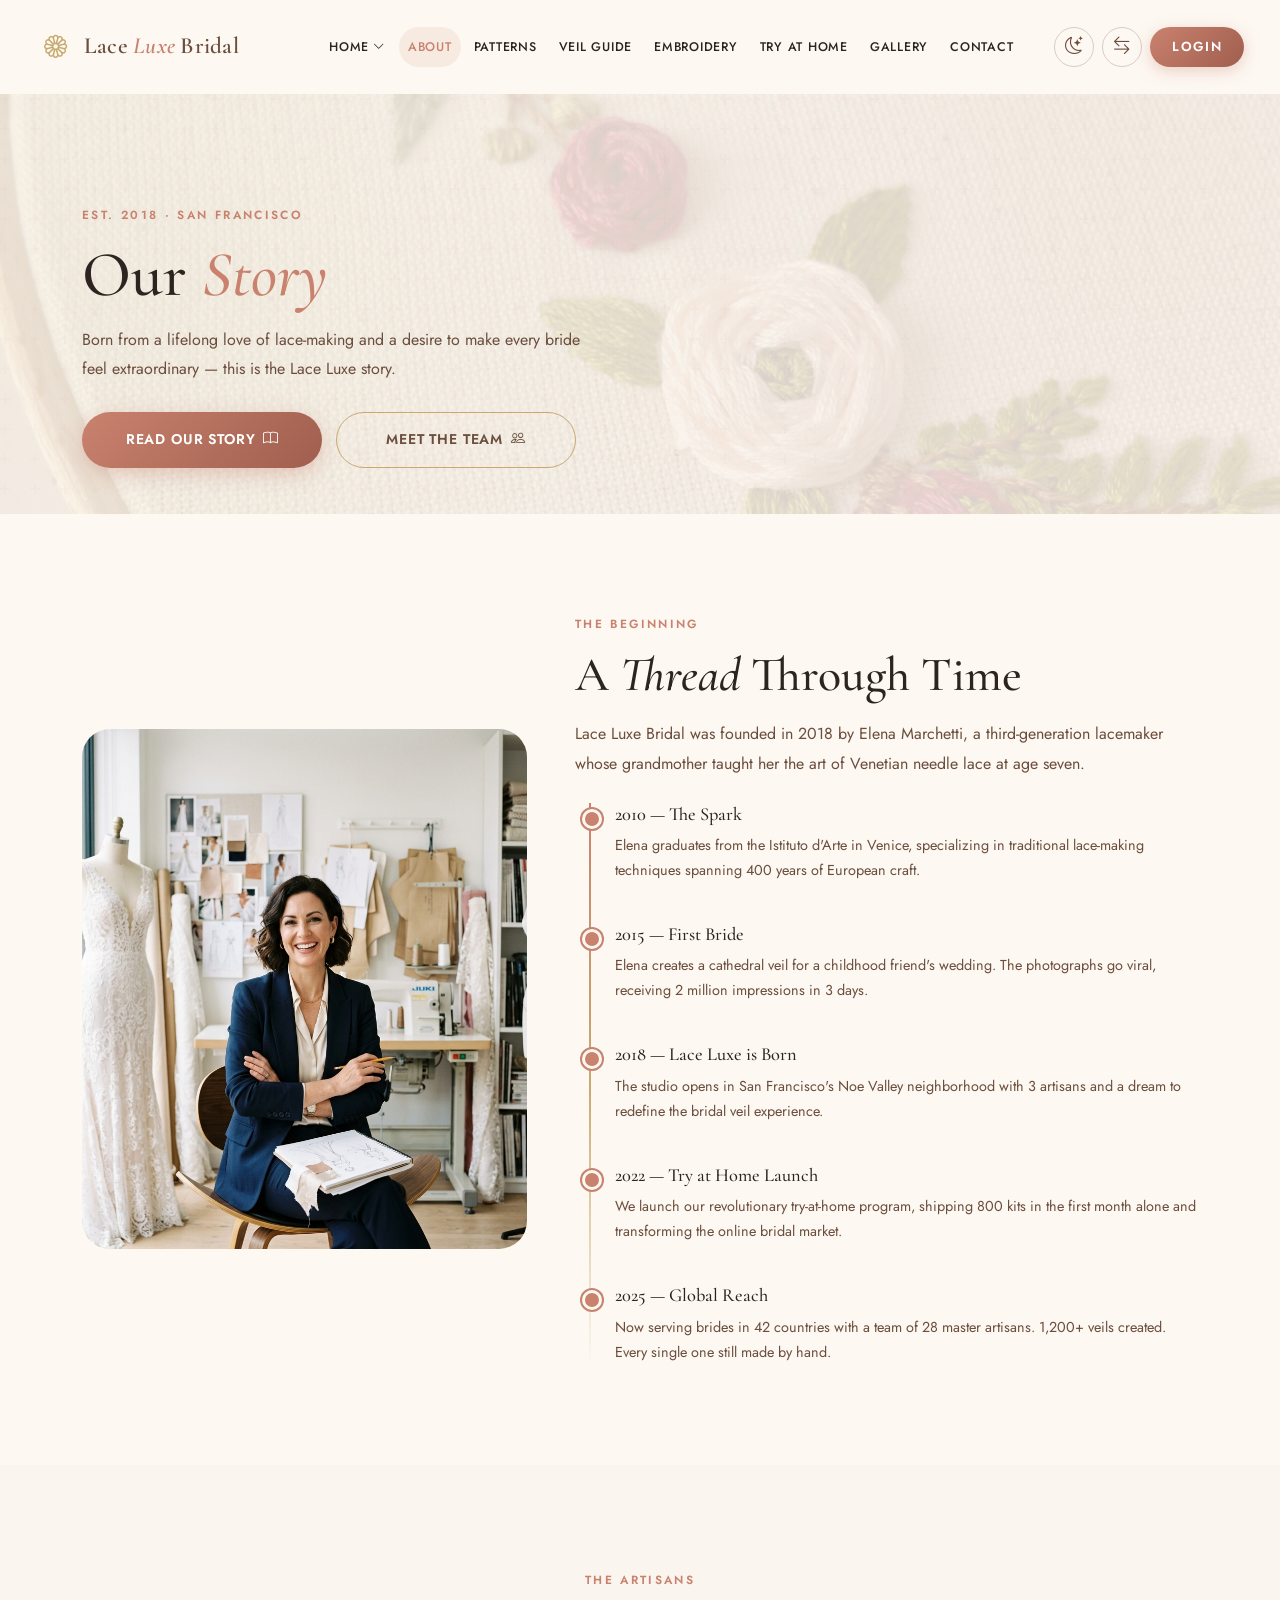
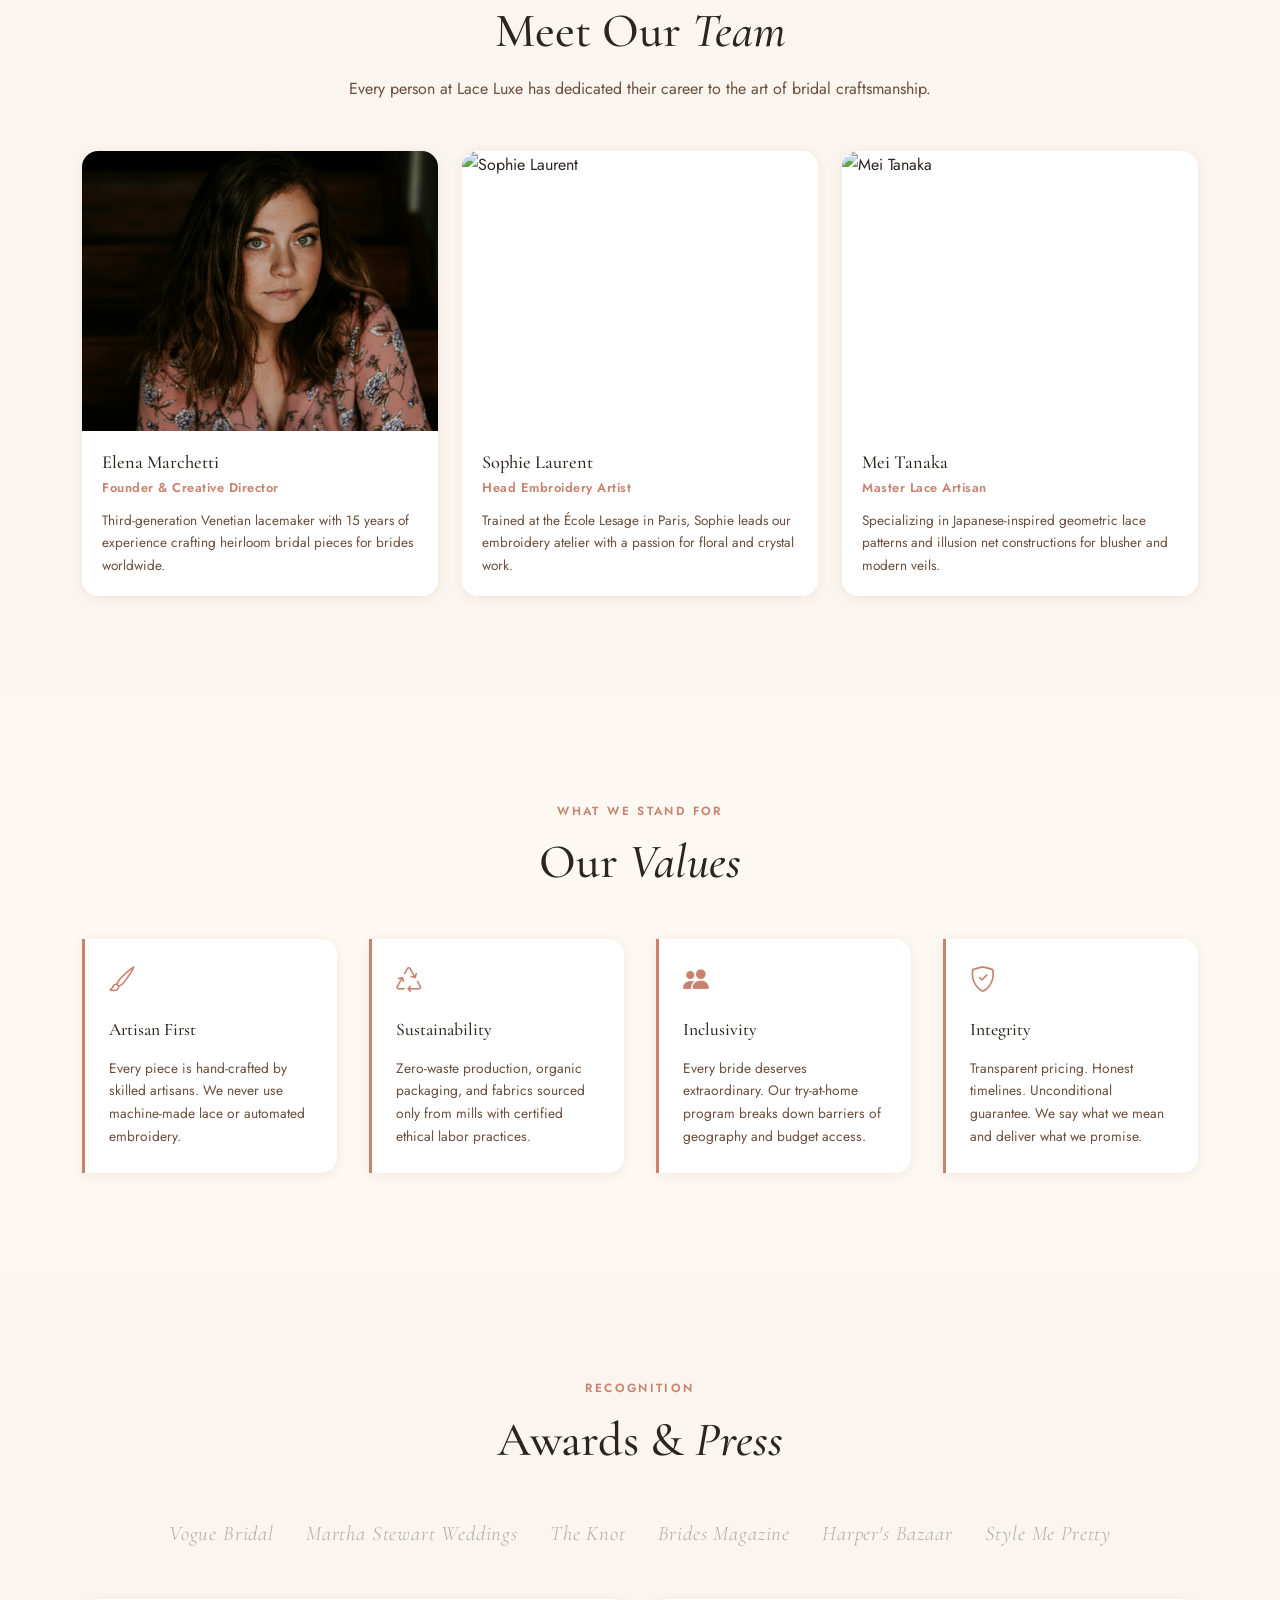
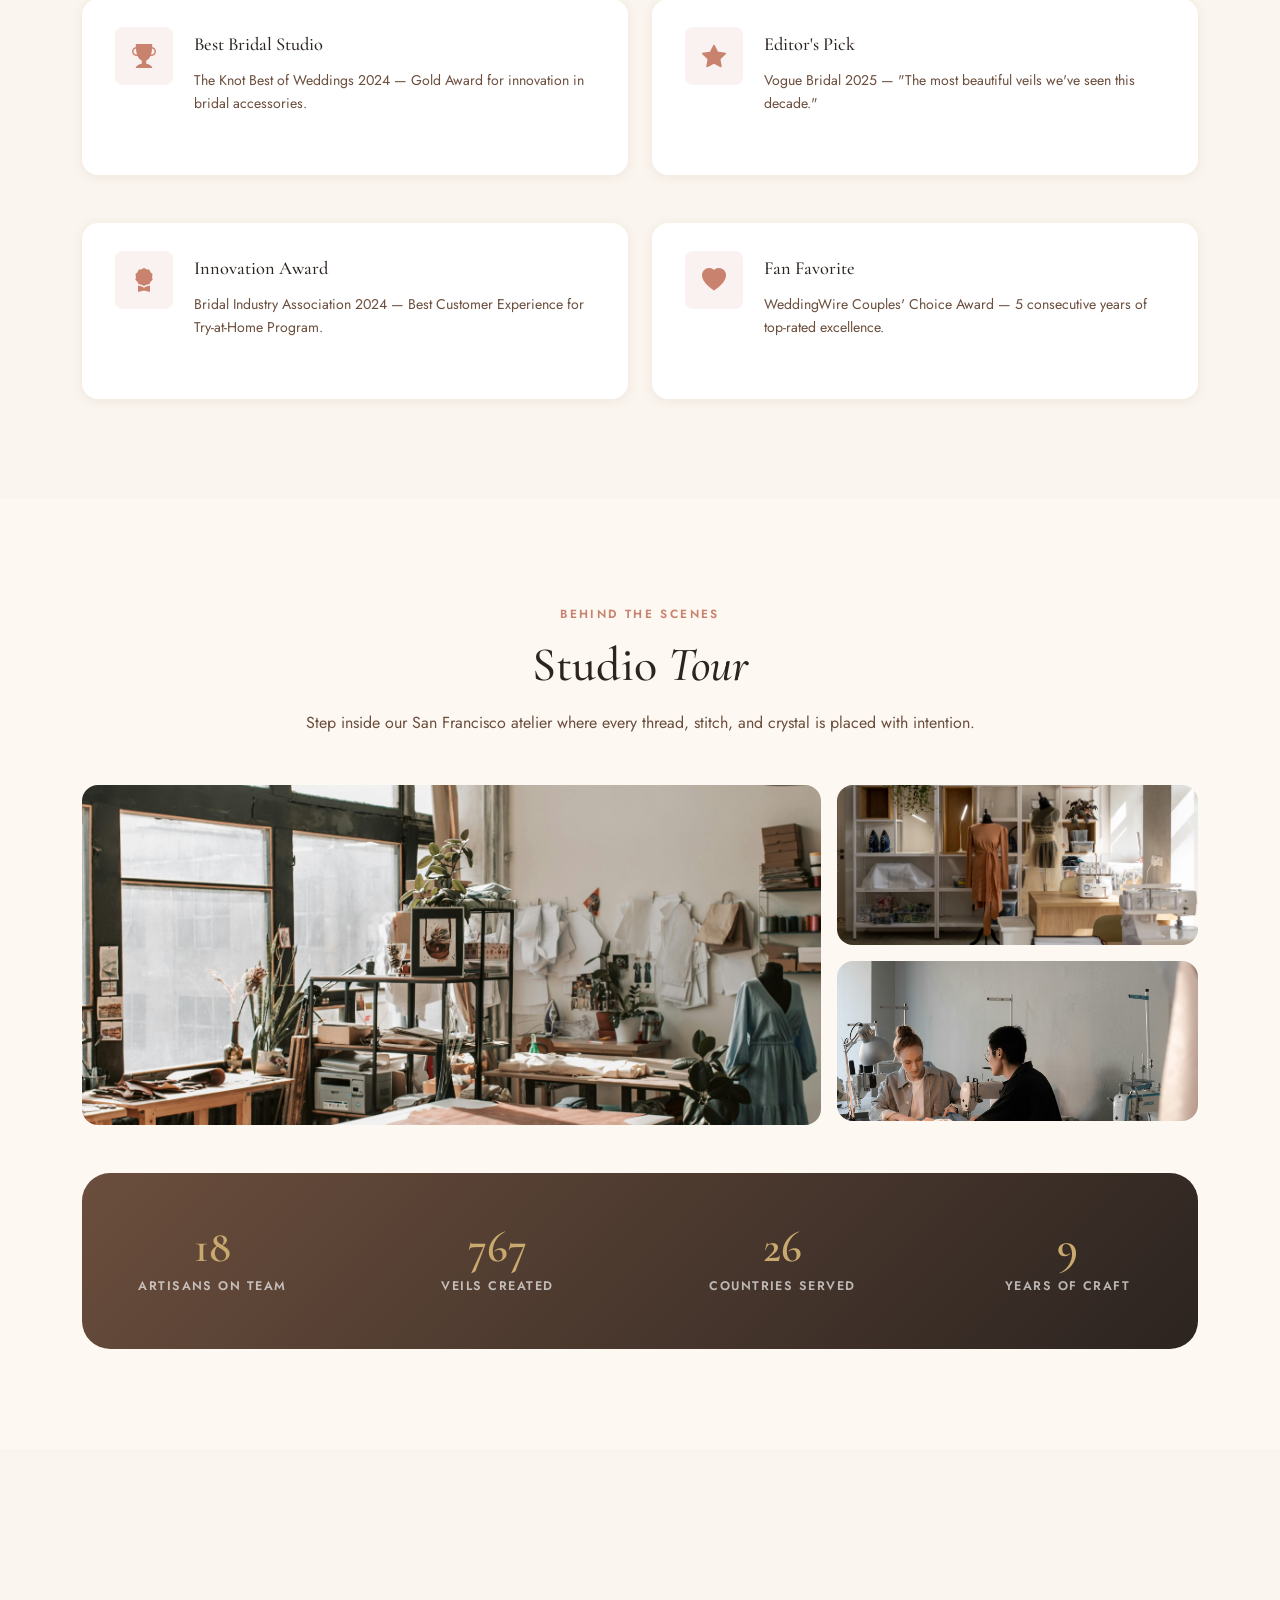
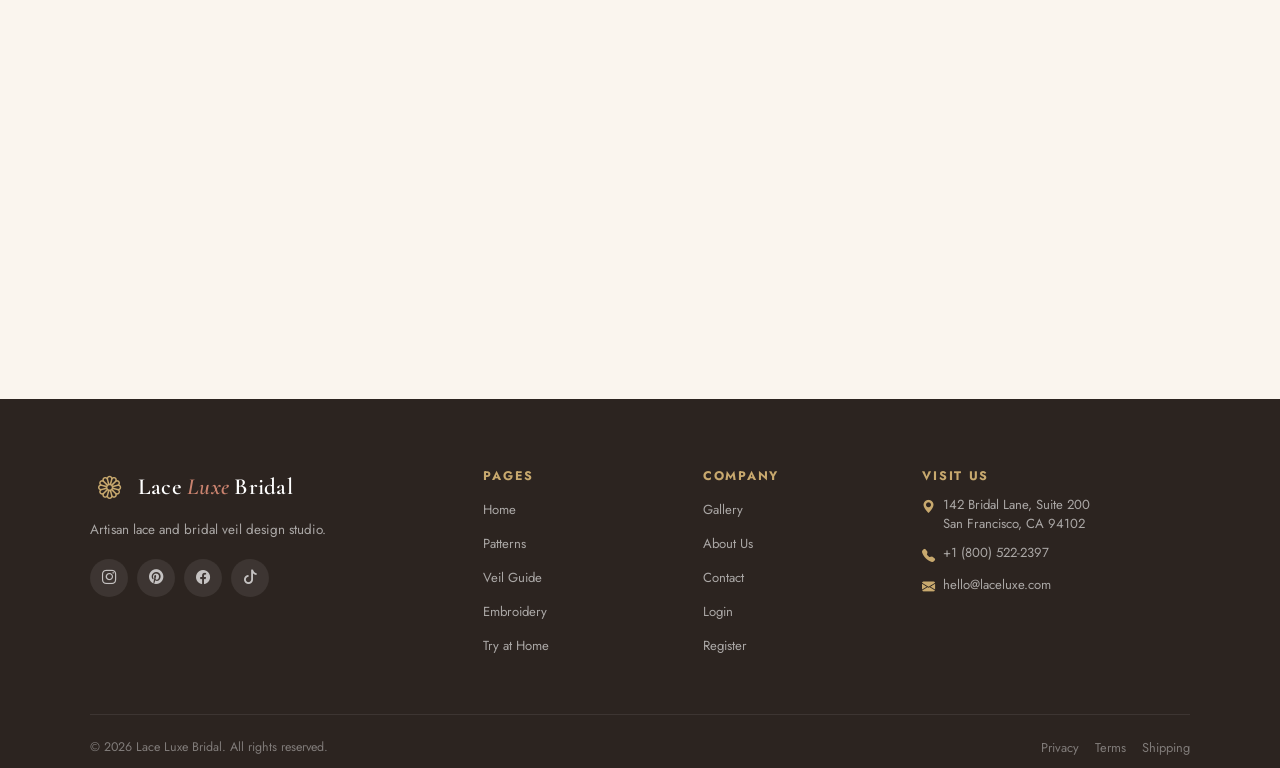
==== commit 2626d1ba: "bug fixed" ====
--- a/about.html
+++ b/about.html
@@ -4,6 +4,9 @@
   <meta charset="UTF-8" /><meta name="viewport" content="width=device-width, initial-scale=1.0" />
   <meta name="description" content="About Lace Luxe Bridal – our story, artisan team, values, awards, and studio." />
   <title>About Us | Lace Luxe Bridal</title>
+  <link rel="icon" type="image/svg+xml" href="images/favicon.svg?v=2" />
+  <link rel="icon" type="image/png" href="images/favicon.png?v=2" />
+  <link rel="shortcut icon" href="favicon.ico?v=2" type="image/x-icon" />
   <link rel="stylesheet" href="https://cdn.jsdelivr.net/npm/bootstrap@5.3.3/dist/css/bootstrap.min.css" />
   <link rel="stylesheet" href="https://cdn.jsdelivr.net/npm/bootstrap-icons@1.11.3/font/bootstrap-icons.min.css" />
   <link href="https://fonts.googleapis.com/css2?family=Cormorant+Garamond:ital,wght@0,300;0,400;0,500;0,600;1,300;1,400&family=Jost:wght@300;400;500;600&display=swap" rel="stylesheet" />
@@ -17,21 +20,21 @@
     <button class="navbar-toggler" type="button" data-bs-toggle="collapse" data-bs-target="#navMenu"><span class="toggler-icon"><span></span><span></span><span></span></span></button>
     <div class="collapse navbar-collapse" id="navMenu">
       <ul class="navbar-nav mx-auto gap-lg-1 align-items-lg-center">
-                <li class="nav-item dropdown">
+        <li class="nav-item dropdown">
           <a class="nav-link dropdown-toggle" href="#" id="homeDropdown" role="button" data-bs-toggle="dropdown" aria-expanded="false">
-            Home
+            Home <i class="bi bi-chevron-down dropdown-icon" style="font-size: 0.72rem; margin-left: 4px;"></i>
           </a>
           <ul class="dropdown-menu" aria-labelledby="homeDropdown">
             <li><a class="dropdown-item" href="index.html">Home 1</a></li>
             <li><a class="dropdown-item" href="home2.html">Home 2</a></li>
           </ul>
         </li>
+        <li class="nav-item"><a class="nav-link active-nav" href="about.html">About</a></li>
         <li class="nav-item"><a class="nav-link" href="patterns.html">Patterns</a></li>
         <li class="nav-item"><a class="nav-link" href="veil-guide.html">Veil Guide</a></li>
         <li class="nav-item"><a class="nav-link" href="embroidery.html">Embroidery</a></li>
         <li class="nav-item"><a class="nav-link" href="try-at-home.html">Try at Home</a></li>
         <li class="nav-item"><a class="nav-link" href="gallery.html">Gallery</a></li>
-        <li class="nav-item"><a class="nav-link active-nav" href="about.html">About</a></li>
         <li class="nav-item"><a class="nav-link" href="contact.html">Contact</a></li>
       </ul>
       <div class="d-flex gap-2 align-items-center ms-lg-3"><button class="nav-toggle-btn" id="themeToggleBtn" title="Toggle Light/Dark Theme"><i class="bi bi-moon-stars"></i></button>
@@ -230,7 +233,7 @@
   </div>
 </section>
 
-<footer class="site-footer"><div class="container"><div class="row g-4 footer-top"><div class="col-12 col-md-6 col-lg-4"><a class="footer-brand d-flex align-items-center gap-2 mb-3" href="index.html" aria-label="Lace Luxe Bridal home"><span class="brand-icon"><i class="bi bi-flower1"></i></span><span class="brand-text">Lace <em>Luxe</em> Bridal</span></a><p class="footer-about">Artisan lace and bridal veil design studio.</p><div class="footer-socials d-flex gap-3 mt-3"><a href="#"><i class="bi bi-instagram"></i></a><a href="#"><i class="bi bi-pinterest"></i></a><a href="#"><i class="bi bi-facebook"></i></a><a href="#"><i class="bi bi-tiktok"></i></a></div></div><div class="col-6 col-lg-2 offset-lg-1"><h6 class="footer-heading">Pages</h6><ul class="footer-links"><li><a href="index.html">Home</a></li><li><a href="patterns.html">Patterns</a></li><li><a href="veil-guide.html">Veil Guide</a></li><li><a href="embroidery.html">Embroidery</a></li><li><a href="try-at-home.html">Try at Home</a></li></ul></div><div class="col-6 col-lg-2"><h6 class="footer-heading">Company</h6><ul class="footer-links"><li><a href="gallery.html">Gallery</a></li><li><a href="about.html">About Us</a></li><li><a href="contact.html">Contact</a></li><li><a href="login.html">Login</a></li><li><a href="register.html">Register</a></li></ul></div><div class="col-12 col-lg-3"><h6 class="footer-heading">Visit Us</h6><div class="footer-address"><p><i class="bi bi-geo-alt-fill"></i> 142 Bridal Lane, Suite 200<br/>San Francisco, CA 94102</p><p><i class="bi bi-telephone-fill"></i> +1 (800) 522-2397</p><p><i class="bi bi-envelope-fill"></i> hello@laceluxe.com</p></div></div></div><div class="footer-bottom d-flex flex-wrap justify-content-between align-items-center gap-3"><p class="footer-copy">© 2025 Lace Luxe Bridal. All rights reserved.</p><div class="footer-legal d-flex gap-3"><a href="#">Privacy</a><a href="#">Terms</a><a href="#">Shipping</a></div></div></div></footer>
+<footer class="site-footer"><div class="container"><div class="row g-4 footer-top"><div class="col-12 col-md-6 col-lg-4"><a class="footer-brand d-flex align-items-center gap-2 mb-3" href="index.html" aria-label="Lace Luxe Bridal home"><span class="brand-icon"><i class="bi bi-flower1"></i></span><span class="brand-text">Lace <em>Luxe</em> Bridal</span></a><p class="footer-about">Artisan lace and bridal veil design studio.</p><div class="footer-socials d-flex gap-3 mt-3"><a href="#"><i class="bi bi-instagram"></i></a><a href="#"><i class="bi bi-pinterest"></i></a><a href="#"><i class="bi bi-facebook"></i></a><a href="#"><i class="bi bi-tiktok"></i></a></div></div><div class="col-6 col-lg-2 offset-lg-1"><h6 class="footer-heading">Pages</h6><ul class="footer-links"><li><a href="index.html">Home</a></li><li><a href="patterns.html">Patterns</a></li><li><a href="veil-guide.html">Veil Guide</a></li><li><a href="embroidery.html">Embroidery</a></li><li><a href="try-at-home.html">Try at Home</a></li></ul></div><div class="col-6 col-lg-2"><h6 class="footer-heading">Company</h6><ul class="footer-links"><li><a href="gallery.html">Gallery</a></li><li><a href="about.html">About Us</a></li><li><a href="contact.html">Contact</a></li><li><a href="login.html">Login</a></li><li><a href="register.html">Register</a></li></ul></div><div class="col-12 col-lg-3"><h6 class="footer-heading">Visit Us</h6><div class="footer-address"><p><i class="bi bi-geo-alt-fill"></i> 142 Bridal Lane, Suite 200<br/>San Francisco, CA 94102</p><p><i class="bi bi-telephone-fill"></i> +1 (800) 522-2397</p><p><i class="bi bi-envelope-fill"></i> hello@laceluxe.com</p></div></div></div><div class="footer-bottom d-flex flex-wrap justify-content-between align-items-center gap-3"><p class="footer-copy">© 2026 Lace Luxe Bridal. All rights reserved.</p><div class="footer-legal d-flex gap-3"><a href="#">Privacy</a><a href="#">Terms</a><a href="#">Shipping</a></div></div></div></footer>
 <button class="back-to-top" id="backToTop"><i class="bi bi-arrow-up-short"></i></button>
 <script src="https://cdn.jsdelivr.net/npm/bootstrap@5.3.3/dist/js/bootstrap.bundle.min.js"></script>
 <script src="https://unpkg.com/aos@2.3.4/dist/aos.js"></script>
--- a/css/pages.css
+++ b/css/pages.css
@@ -653,6 +653,10 @@
   gap: 16px;
 }
 
+.auth-button-row {
+  margin-top: 28px;
+}
+
 .auth-button-row > * {
   flex: 1 1 0;
   justify-content: center;
@@ -696,6 +700,12 @@
 .auth-check-block {
   display: flex;
   margin-bottom: 14px;
+}
+#regStep1,
+#regStep2,
+#regStep3 {
+  display: grid;
+  gap: 20px;
 }
 
 .auth-field-grid {
@@ -1263,7 +1273,9 @@
 #fabric-guide .info-card {
   width: 100%;
   min-width: 0;
-  min-height: 260px;
+  min-height: 310px !important;
+  align-items: center;
+  text-align: center;
 }
 
 #fabric-guide .info-card-icon {
@@ -1271,19 +1283,24 @@
 }
 
 #fabric-guide .info-card h5 {
-  min-height: 32px;
+  min-height: 28px;
   line-height: 1.25;
+  overflow-wrap: break-word !important;
+  word-break: normal !important;
 }
 
 #fabric-guide .info-card p {
   flex: 1;
-  overflow-wrap: break-word;
-  word-break: normal;
+  font-size: 0.88rem !important;
+  line-height: 1.75 !important;
+  min-height: 98px !important;
+  overflow-wrap: break-word !important;
+  word-break: normal !important;
 }
 
 @media (max-width: 575.98px) {
   #fabric-guide .info-card {
-    min-height: 230px;
+    min-height: 230px !important;
     text-align: center;
     align-items: center;
   }
@@ -2238,7 +2255,7 @@
 /* Try at Home: Smart Selections */
 #smart-selections .smart-selections-grid {
   display: grid !important;
-  grid-template-columns: repeat(4, minmax(0, 1fr));
+  grid-template-columns: repeat(4, 1fr);
   align-items: stretch;
   justify-content: center;
   gap: 1.5rem;
@@ -2256,61 +2273,100 @@
 }
 
 #smart-selections .pattern-card {
+  display: flex;
+  flex-direction: column;
   width: 100%;
   min-width: 0;
+  height: 100%;
 }
 
 #smart-selections .pattern-img-wrap {
   height: 200px !important;
+  flex-shrink: 0;
+}
+
+#smart-selections .pattern-img-wrap img {
+  width: 100%;
+  height: 100%;
+  object-fit: cover;
 }
 
 #smart-selections .pattern-card-body {
   display: flex;
   flex: 1;
   flex-direction: column;
+  align-items: center;
   gap: 8px;
   justify-content: flex-start;
-  min-height: 148px;
-  padding: 18px 18px 20px;
-}
-
-#smart-selections .pattern-name,
-#smart-selections .pattern-type,
+  min-height: 180px;
+  padding: 18px 16px 22px;
+  text-align: center;
+}
+
+#smart-selections .pattern-name {
+  margin: 0 !important;
+  line-height: 1.25;
+  text-align: center;
+  overflow-wrap: break-word;
+  word-break: normal;
+}
+
+#smart-selections .pattern-type {
+  margin: 0 !important;
+  line-height: 1.35;
+  font-size: 0.8rem;
+  text-align: center;
+  overflow-wrap: break-word;
+  word-break: normal;
+}
+
 #smart-selections .pattern-card-body p {
   margin: 0 !important;
+  flex: 1;
+  line-height: 1.7 !important;
+  font-size: 0.84rem;
+  text-align: center;
   overflow-wrap: break-word;
   word-break: normal;
 }
 
-#smart-selections .pattern-name {
-  line-height: 1.2;
-}
-
-#smart-selections .pattern-type {
-  line-height: 1.35;
-}
-
-#smart-selections .pattern-card-body p {
-  align-self: start;
-  flex: 1;
-  line-height: 1.6 !important;
-}
-
-@media (min-width: 992px) and (max-width: 1199.98px) {
+/* iPad Pro (1024px) — keep 4 columns */
+@media (min-width: 1024px) {
   #smart-selections .smart-selections-grid {
-    grid-template-columns: repeat(2, minmax(0, 360px));
-  }
-}
-
-@media (min-width: 576px) and (max-width: 991.98px) {
+    grid-template-columns: repeat(4, 1fr);
+    gap: 1.25rem;
+  }
+
+  #smart-selections .pattern-card-body {
+    min-height: 175px;
+    padding: 16px 14px 20px;
+  }
+
+  #smart-selections .pattern-name {
+    font-size: 0.95rem;
+  }
+}
+
+/* Tablet landscape (768–1023px) — 2 columns */
+@media (min-width: 768px) and (max-width: 1023.98px) {
   #smart-selections .smart-selections-grid {
-    grid-template-columns: repeat(2, minmax(0, 340px));
-  }
-}
-
+    grid-template-columns: repeat(2, 1fr);
+    gap: 1.25rem;
+  }
+}
+
+/* Tablet portrait (576–767px) — 2 columns */
+@media (min-width: 576px) and (max-width: 767.98px) {
+  #smart-selections .smart-selections-grid {
+    grid-template-columns: repeat(2, 1fr);
+    gap: 1rem;
+  }
+}
+
+/* Mobile — 1 column */
 @media (max-width: 575.98px) {
   #smart-selections .smart-selections-grid {
-    grid-template-columns: minmax(0, 330px);
+    grid-template-columns: 1fr;
     gap: 1.25rem;
   }
 
@@ -2321,9 +2377,15 @@
   #smart-selections .pattern-card-body {
     min-height: auto;
     text-align: left;
-  }
-}
-
+    align-items: flex-start;
+  }
+
+  #smart-selections .pattern-name,
+  #smart-selections .pattern-type,
+  #smart-selections .pattern-card-body p {
+    text-align: left;
+  }
+}
 /* Gallery: Filter Grid */
 #gallery-grid .gallery-filter-grid {
   display: grid !important;
@@ -4100,6 +4162,18 @@
     margin-right: auto;
   }
 
+  body.home-page .hero-actions .btn-primary-custom,
+  body.home-page .hero-actions .btn-outline-custom,
+  body.home-page .btn-secondary-custom,
+  body.home-page .newsletter-form button,
+  body.auth-page .btn-primary-custom,
+  body.auth-page .btn-outline-custom,
+  body.auth-page .newsletter-form button {
+    width: 100%;
+    max-width: 320px;
+    justify-content: center;
+  }
+
   body.home-page .hero-stats {
     width: min(100%, 326px);
     margin-left: auto !important;
@@ -4108,6 +4182,10 @@
 
   body.home-page .hero-stats .stat-item {
     flex: 1 1 92px;
+  }
+
+  body.home-page .stat-divider {
+    display: none;
   }
 
   body.home-page .section-pad {
@@ -5903,7 +5981,7 @@
 
   body.patterns-page .fabric-guide-grid,
   body.patterns-page #fabric-guide + .section-pad + .section-pad .row.g-4 {
-    grid-template-columns: repeat(2, minmax(0, 390px));
+    grid-template-columns: repeat(4, minmax(0, 1fr));
   }
 
   body.patterns-page #fabric-guide + .section-pad .row.g-4 {
@@ -6464,7 +6542,7 @@
 }
 
 body.try-page :is(.page-hero-content, .page-hero-subtitle, .section-title, .section-subtitle, .section-body-text, .timeline-card, .pattern-card, .pattern-card-body, .testimonial-card, .faq-question, .faq-answer-inner, .cta-banner p, .cta-perks) {
-  overflow-wrap: anywhere;
+  overflow-wrap: break-word;
   word-break: normal;
 }
 
@@ -6501,8 +6579,9 @@
 }
 
 body.try-page #smart-selections .smart-selections-grid {
-  grid-template-columns: repeat(4, minmax(0, 1fr));
-  gap: 1.35rem;
+  grid-template-columns: repeat(4, 1fr);
+  align-items: stretch;
+  gap: 1.25rem;
 }
 
 body.try-page #faq + .section-pad .row.g-4 {
@@ -6526,8 +6605,10 @@
 }
 
 body.try-page #smart-selections .pattern-card {
-  display: grid;
-  grid-template-rows: auto 1fr;
+  display: flex;
+  flex-direction: column;
+  width: 100%;
+  height: 100%;
 }
 
 body.try-page #smart-selections .pattern-img-wrap {
@@ -6542,7 +6623,12 @@
 
 body.try-page #smart-selections .pattern-card-body {
   display: flex;
+  flex: 1;
   flex-direction: column;
+  align-items: center;
+  text-align: center;
+  min-height: 170px;
+  padding: 18px 16px 22px;
 }
 
 body.try-page .testimonial-author {
@@ -6612,10 +6698,66 @@
     padding-right: 24px;
   }
 
-  body.try-page #how-it-works .simple-free-grid,
+  body.try-page #how-it-works .simple-free-grid {
+    grid-template-columns: repeat(2, minmax(0, 390px));
+  }
+
+  /* iPad Pro (1024px) — smart-selections: 4 equal columns, uniform card height */
   body.try-page #smart-selections .smart-selections-grid {
-    grid-template-columns: repeat(2, minmax(0, 390px));
-  }
+    grid-template-columns: repeat(4, 1fr);
+    align-items: stretch;
+    gap: 1rem;
+  }
+
+  body.try-page #smart-selections .smart-selections-grid > [class*="col-"] {
+    display: flex;
+  }
+
+  body.try-page #smart-selections .pattern-card {
+    display: flex;
+    flex-direction: column;
+    height: 100%;
+    width: 100%;
+  }
+
+  body.try-page #smart-selections .pattern-card-body {
+    flex: 1;
+    display: flex;
+    flex-direction: column;
+    align-items: center;
+    text-align: center;
+    padding: 14px 12px 18px;
+    gap: 6px;
+  }
+
+  body.try-page #smart-selections .pattern-name {
+    font-size: 0.88rem;
+    line-height: 1.2;
+    min-height: calc(2 * 0.88rem * 1.2);
+    display: flex;
+    align-items: center;
+    justify-content: center;
+  }
+
+  body.try-page #smart-selections .pattern-type {
+    font-size: 0.74rem;
+    line-height: 1.3;
+    height: calc(1 * 0.74rem * 1.3);
+    overflow: hidden;
+  }
+
+  body.try-page #smart-selections .pattern-card-body p {
+    font-size: 0.8rem !important;
+    line-height: 1.6 !important;
+    display: -webkit-box !important;
+    -webkit-line-clamp: 3 !important;
+    -webkit-box-orient: vertical !important;
+    overflow: hidden !important;
+    height: calc(3 * 0.8rem * 1.6) !important;
+    align-self: center !important;
+    text-align: center !important;
+  }
+
 
   body.try-page #faq + .section-pad .row.g-4 {
     grid-template-columns: repeat(3, minmax(0, 290px));
@@ -6659,6 +6801,15 @@
   body.try-page #faq + .section-pad,
   body.try-page #how-it-works + .section-pad {
     text-align: center;
+  }
+
+  body.try-page #smart-selections .pattern-card-body {
+    text-align: center !important;
+    align-items: center !important;
+  }
+  body.try-page #smart-selections .pattern-card-body p {
+    align-self: center !important;
+    text-align: center !important;
   }
 
   body.try-page #how-it-works + .section-pad > .container > .row {
@@ -6976,7 +7127,6 @@
   margin-right: 0;
 }
 
-body.gallery-page #submit-story > .container > .row > [class*="col-"],
 body.gallery-page .gallery-cta-banner > .row > [class*="col-"] {
   padding-left: 0;
   padding-right: 0;
@@ -6996,13 +7146,14 @@
 }
 
 body.gallery-page .contact-form-card .row {
-  margin-left: 0;
-  margin-right: 0;
+  margin-left: -12px;
+  margin-right: -12px;
+  row-gap: 24px;
 }
 
 body.gallery-page .contact-form-card .row > [class*="col-"] {
-  padding-left: 0;
-  padding-right: 0;
+  padding-left: 12px;
+  padding-right: 12px;
 }
 
 body.gallery-page .insta-grid {
@@ -7281,7 +7432,7 @@
   }
 
   body.gallery-page .contact-form-card .row {
-    gap: 14px;
+    row-gap: 20px;
   }
 
   body.gallery-page .insta-grid {
@@ -8268,3 +8419,250 @@
     background-position: center center, center top !important;
   }
 }
+
+/* --- Standardized Logo Sizing & Alignment Across All Views --- */
+.navbar-brand,
+.auth-brand,
+.footer-brand {
+  display: inline-flex !important;
+  align-items: center !important;
+  gap: 10px !important;
+  line-height: 1 !important;
+  text-decoration: none !important;
+  vertical-align: middle !important;
+}
+
+.brand-icon,
+#mainNav .navbar-brand .brand-icon,
+.auth-simple-page .auth-brand .brand-icon,
+.site-footer .footer-brand .brand-icon,
+body.auth-page.auth-simple-page .auth-center-shell > .auth-brand .brand-icon,
+body.home-page .navbar-brand .brand-icon,
+body.home2-page .navbar-brand .brand-icon {
+  display: inline-flex !important;
+  align-items: center !important;
+  justify-content: center !important;
+  width: 38px !important;
+  height: 38px !important;
+  flex: 0 0 38px !important;
+  font-size: 1.45rem !important;
+  line-height: 1 !important;
+}
+
+.brand-text,
+#mainNav .navbar-brand .brand-text,
+.auth-simple-page .auth-brand .brand-text,
+.site-footer .footer-brand .brand-text,
+body.auth-page.auth-simple-page .auth-center-shell > .auth-brand .brand-text,
+body.home-page .navbar-brand .brand-text,
+body.home2-page .navbar-brand .brand-text {
+  display: inline-block !important;
+  font-size: 1.45rem !important;
+  line-height: 1 !important;
+  flex: 1 1 auto !important;
+  max-width: 100% !important;
+  min-width: 0 !important;
+  overflow: hidden !important;
+  text-overflow: ellipsis !important;
+  white-space: nowrap !important;
+}
+
+.brand-icon img {
+  width: 100% !important;
+  height: 100% !important;
+  object-fit: contain !important;
+  display: block !important;
+}
+
+/* ---- Dark Mode Overrides for Page Heroes (Banners) ---- */
+body.dark-theme .page-hero {
+  background-color: #120c0a !important;
+}
+body.dark-theme .about-hero {
+  background-image: linear-gradient(rgba(18, 12, 10, 0.85), rgba(18, 12, 10, 0.85)), url('../images/about_hero.jpg') !important;
+}
+body.dark-theme .contact-hero {
+  background-image: linear-gradient(rgba(18, 12, 10, 0.85), rgba(18, 12, 10, 0.85)), url('../images/contact_hero.png') !important;
+}
+body.dark-theme .embroidery-hero {
+  background-image: linear-gradient(rgba(18, 12, 10, 0.85), rgba(18, 12, 10, 0.85)), url('../images/embroidery_hero.png') !important;
+}
+body.dark-theme .gallery-hero {
+  background-image: linear-gradient(rgba(18, 12, 10, 0.85), rgba(18, 12, 10, 0.85)), url('../images/gallery_hero.png') !important;
+}
+body.dark-theme .patterns-hero {
+  background-image: linear-gradient(rgba(18, 12, 10, 0.85), rgba(18, 12, 10, 0.85)), url('../images/lace_library_hero.jpg') !important;
+}
+body.dark-theme .try-at-home-hero {
+  background-image: linear-gradient(rgba(18, 12, 10, 0.85), rgba(18, 12, 10, 0.85)), url('../images/try_at_home_hero.png') !important;
+}
+body.dark-theme .veil-guide-hero {
+  background-image: linear-gradient(rgba(18, 12, 10, 0.85), rgba(18, 12, 10, 0.85)), url('../images/raw_cut_edge.jpg') !important;
+}
+
+body.dark-theme .page-hero .breadcrumb-nav {
+  color: #e3cfbe !important; /* light mocha */
+}
+body.dark-theme .page-hero .breadcrumb-nav a {
+  color: #e8d5a8 !important; /* light gold */
+}
+body.dark-theme .page-hero h1 {
+  color: #fffdf9 !important; /* off-white */
+}
+body.dark-theme .page-hero h1 em {
+  color: #e8d5a8 !important; /* light gold */
+}
+body.dark-theme .page-hero-subtitle {
+  color: #e3cfbe !important; /* light mocha */
+}
+body.dark-theme .page-hero .section-tag {
+  color: var(--clr-gold-light) !important;
+}
+
+/* ---- Hero Action Buttons in Dark Theme ---- */
+body.dark-theme :is(.hero-actions, .page-hero-actions) .btn-outline-custom {
+  color: #fffdf9 !important; /* off-white text for contrast */
+  border-color: var(--clr-gold-light) !important; /* lighter gold border */
+}
+body.dark-theme :is(.hero-actions, .page-hero-actions) .btn-outline-custom:hover {
+  background: var(--clr-gold-light) !important;
+  color: #120c0a !important; /* dark text on hover */
+}
+
+/* ---- Home 1 Hero Dark Theme Background Overlay Overrides ---- */
+body.home-page.dark-theme .hero-section {
+  background-image:
+    linear-gradient(90deg, rgba(18, 12, 10, 0.96) 0%, rgba(18, 12, 10, 0.84) 44%, rgba(18, 12, 10, 0.42) 100%),
+    url('../images/hero_index.png') !important;
+}
+
+@media (max-width: 991.98px) {
+  body.home-page.dark-theme .hero-section {
+    background-image:
+      linear-gradient(180deg, rgba(18, 12, 10, 0.96) 0%, rgba(18, 12, 10, 0.9) 58%, rgba(18, 12, 10, 0.72) 100%),
+      url('../images/hero_index.png') !important;
+  }
+}
+
+@media (max-width: 575.98px) {
+  body.home-page.dark-theme .hero-section {
+    background-image:
+      linear-gradient(180deg, rgba(18, 12, 10, 0.98) 0%, rgba(18, 12, 10, 0.94) 62%, rgba(18, 12, 10, 0.82) 100%),
+      url('../images/hero_index.png') !important;
+  }
+}
+
+/* ---- Pricing Cards Contrast & Accessibility Enhancements (WCAG Compliance) ---- */
+/* Increase contrast for normal card text/elements in light mode */
+.pricing-card:not(.featured-price) .price-tag {
+  color: var(--clr-rose-dark) !important; /* Compliant contrast on white background */
+}
+.pricing-card:not(.featured-price) .price-amount {
+  color: var(--clr-rose-dark) !important; /* Darker rose for accessible price contrast */
+}
+.pricing-card:not(.featured-price) .price-period {
+  color: var(--clr-charcoal) !important; /* Darker, high-contrast text for starting price */
+}
+.pricing-card:not(.featured-price) .price-feature i {
+  color: var(--clr-rose-dark) !important; /* Compliant contrast check icon */
+}
+
+/* Ensure proper dark theme contrast overrides for normal cards */
+body.dark-theme .pricing-card:not(.featured-price) .price-tag {
+  color: var(--clr-rose) !important; /* Retain original soft rose in dark theme */
+}
+body.dark-theme .pricing-card:not(.featured-price) .price-amount {
+  color: var(--clr-rose) !important; /* Retain original soft rose in dark theme */
+}
+body.dark-theme .pricing-card:not(.featured-price) .price-period {
+  color: var(--clr-mocha) !important; /* Resolves to e3cfbe in dark theme */
+}
+body.dark-theme .pricing-card:not(.featured-price) .price-feature i {
+  color: var(--clr-rose) !important; /* Retain original soft rose in dark theme */
+}
+
+/* Improve contrast for featured card (dark background) text/elements in all themes */
+.pricing-card.featured-price .price-tag {
+  color: var(--clr-gold-light) !important; /* Lighter gold for high contrast on dark brown background */
+}
+.pricing-card.featured-price .price-period {
+  color: rgba(255, 255, 255, 0.85) !important; /* Light text for readability on dark brown background */
+}
+.pricing-card.featured-price .price-feature i {
+  color: var(--clr-gold-light) !important; /* Lighter check icon for high contrast on dark brown background */
+}
+
+/* Social Login Styles */
+.social-auth-divider {
+  display: flex;
+  align-items: center;
+  text-align: center;
+  margin: 24px 0;
+  color: var(--clr-mocha);
+  font-size: 0.82rem;
+  opacity: 0.8;
+}
+
+.social-auth-divider::before,
+.social-auth-divider::after {
+  content: '';
+  flex: 1;
+  border-bottom: 1.5px solid rgba(107, 78, 61, 0.15);
+}
+
+.social-auth-divider:not(:empty)::before {
+  margin-right: 12px;
+}
+
+.social-auth-divider:not(:empty)::after {
+  margin-left: 12px;
+}
+
+.social-auth-buttons {
+  display: flex;
+  flex-direction: column;
+  gap: 12px;
+  margin-bottom: 24px;
+}
+
+.btn-social-auth {
+  display: flex;
+  align-items: center;
+  justify-content: center;
+  gap: 10px;
+  width: 100%;
+  padding: 12px 16px;
+  background: transparent;
+  border: 1.5px solid rgba(107, 78, 61, 0.22);
+  border-radius: var(--radius-sm);
+  color: var(--clr-charcoal);
+  font-family: var(--font-body);
+  font-size: 0.92rem;
+  font-weight: 500;
+  cursor: pointer;
+  transition: background var(--transition), border-color var(--transition), color var(--transition), transform var(--transition);
+}
+
+.btn-social-auth:hover {
+  background: rgba(107, 78, 61, 0.05);
+  border-color: var(--clr-rose);
+  transform: translateY(-1px);
+}
+
+body.dark-theme .btn-social-auth {
+  color: #fffdf9;
+  border-color: rgba(232, 213, 168, 0.22);
+}
+
+body.dark-theme .btn-social-auth:hover {
+  background: rgba(232, 213, 168, 0.08);
+  border-color: var(--clr-gold);
+}
+
+.btn-social-auth i {
+  font-size: 1.15rem;
+}
+
+
+
+
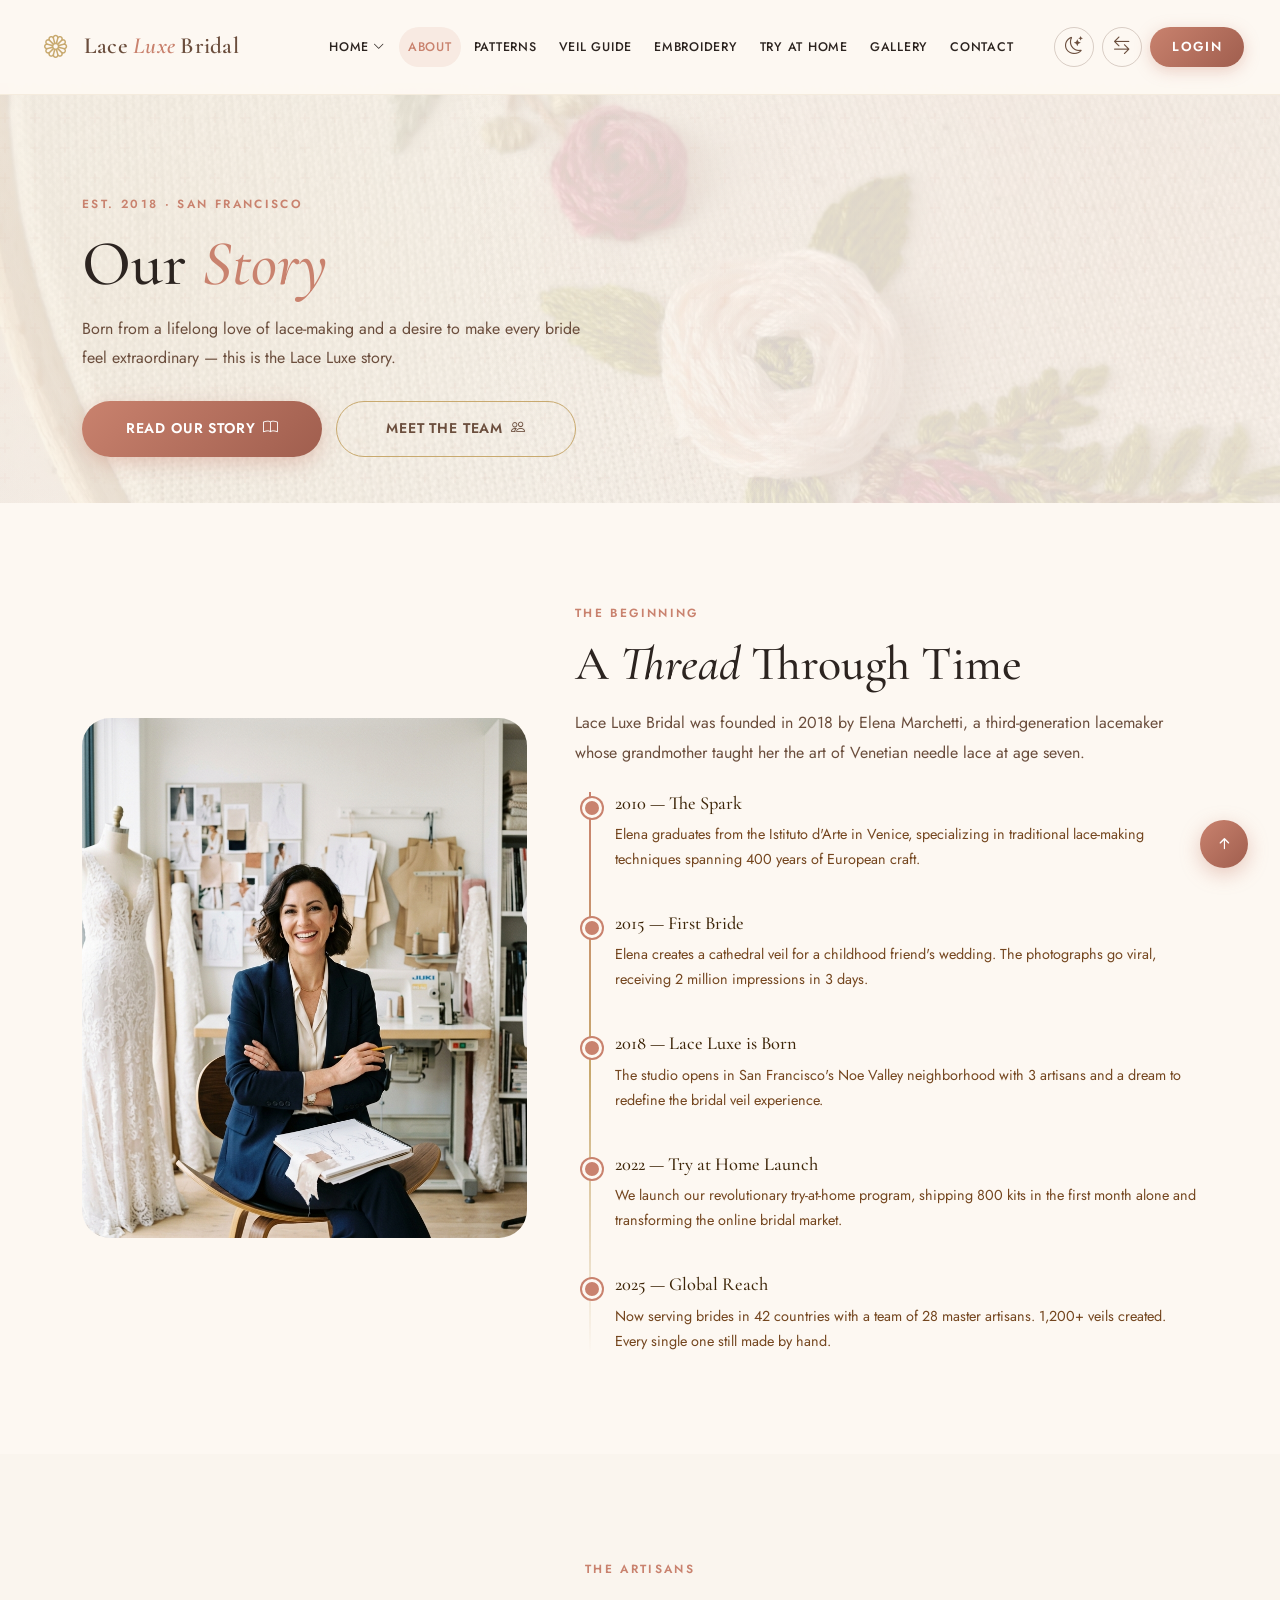
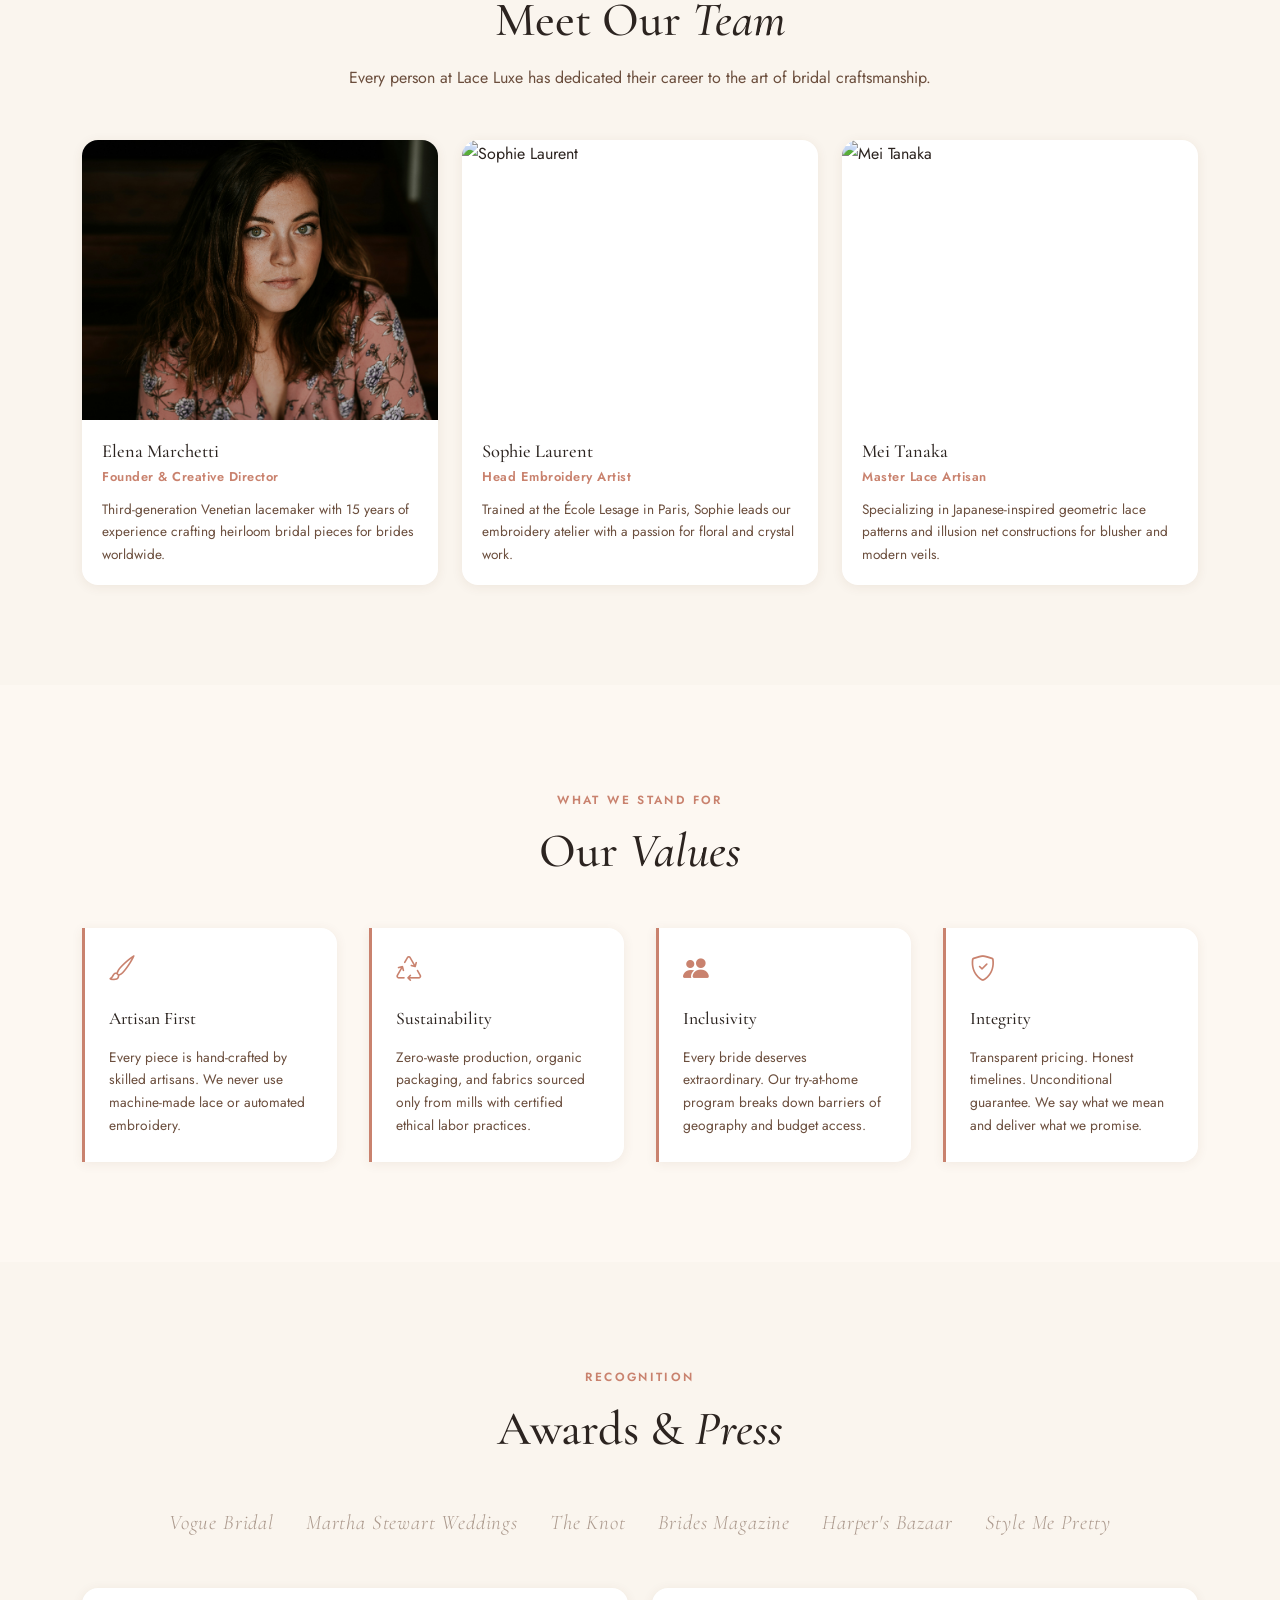
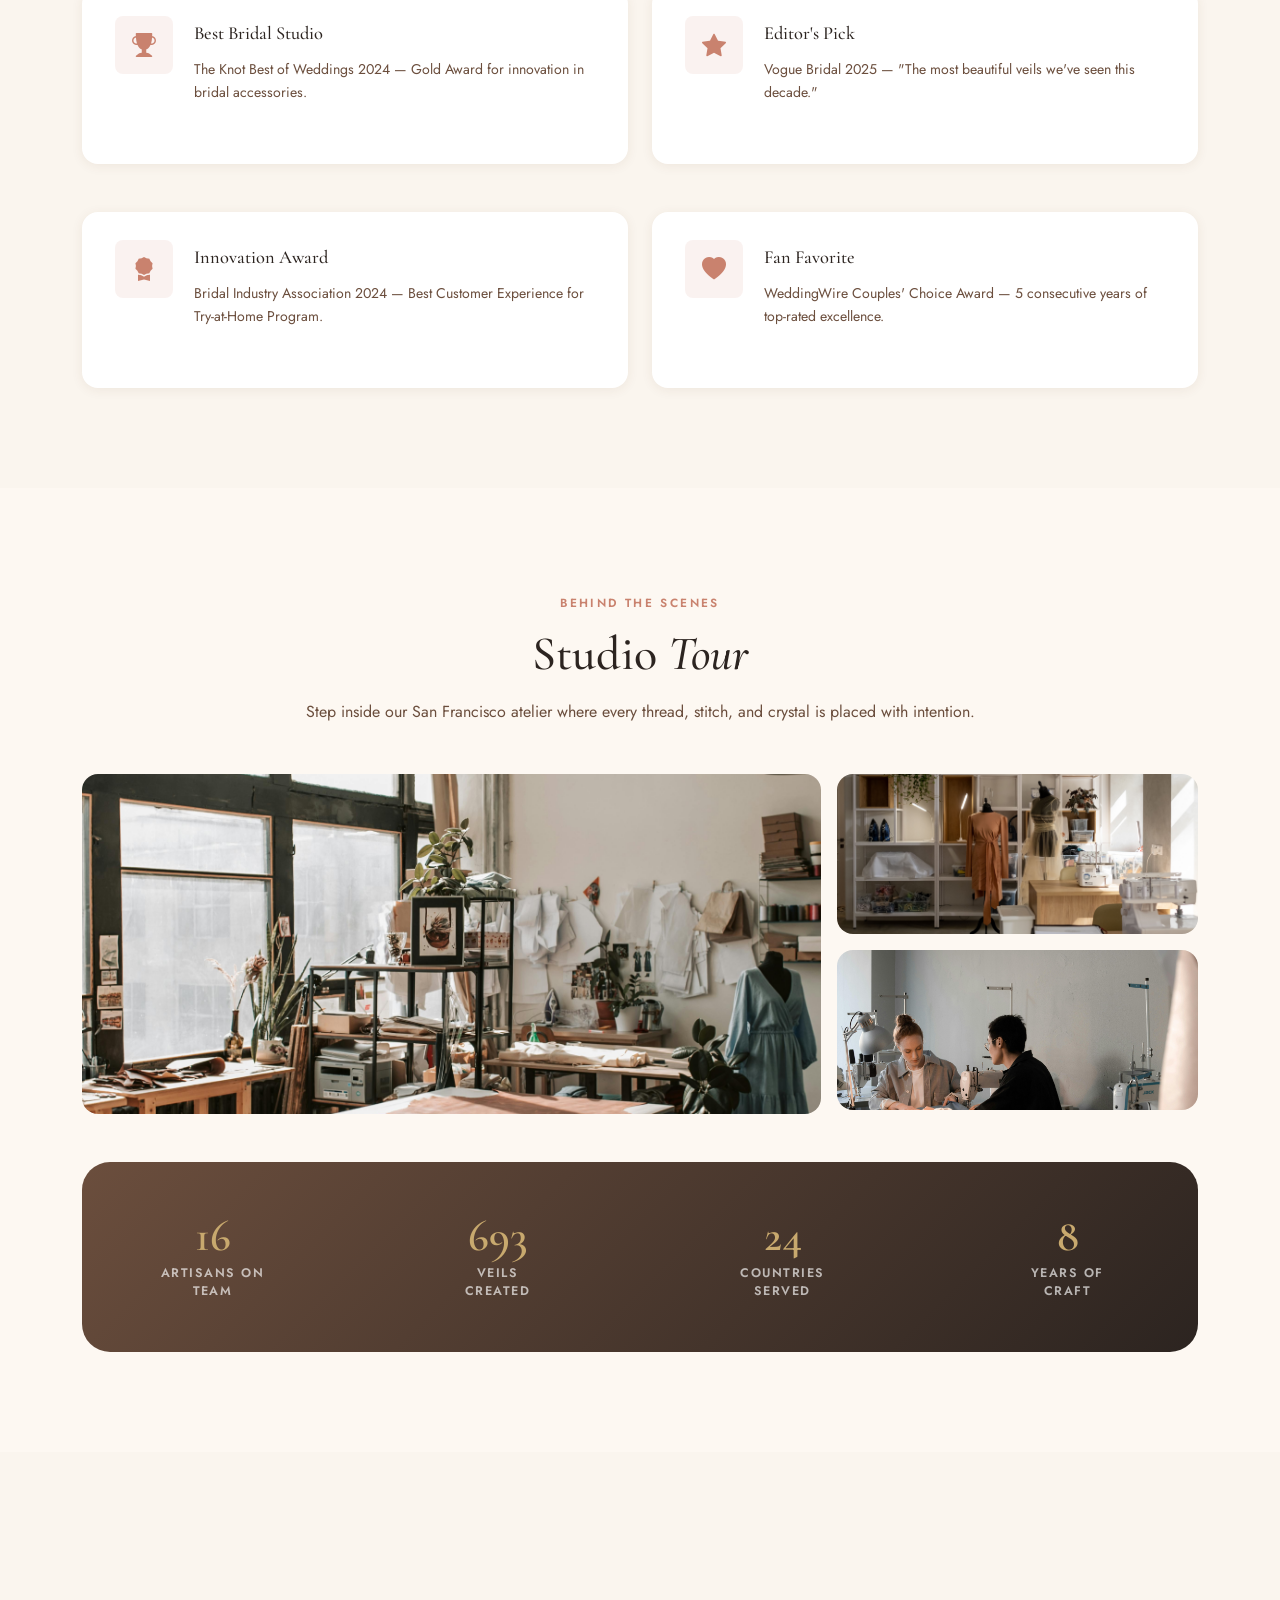
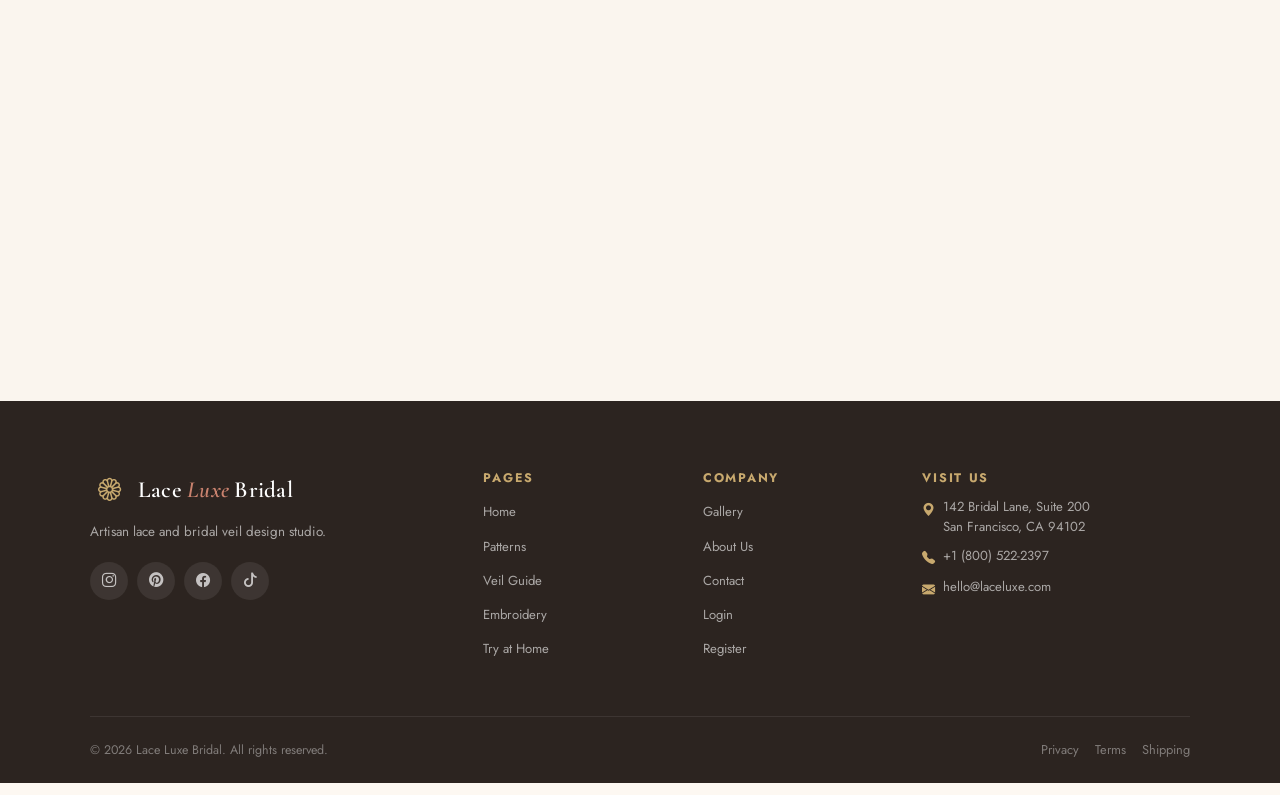
==== commit 0d613379: "changes committed" ====
--- a/about.html
+++ b/about.html
@@ -6,7 +6,7 @@
   <title>About Us | Lace Luxe Bridal</title>
   <link rel="icon" type="image/svg+xml" href="images/favicon.svg?v=2" />
   <link rel="icon" type="image/png" href="images/favicon.png?v=2" />
-  <link rel="shortcut icon" href="favicon.ico?v=2" type="image/x-icon" />
+  <link rel="shortcut icon" href="images/favicon.svg?v=2" type="image/x-icon" />
   <link rel="stylesheet" href="https://cdn.jsdelivr.net/npm/bootstrap@5.3.3/dist/css/bootstrap.min.css" />
   <link rel="stylesheet" href="https://cdn.jsdelivr.net/npm/bootstrap-icons@1.11.3/font/bootstrap-icons.min.css" />
   <link href="https://fonts.googleapis.com/css2?family=Cormorant+Garamond:ital,wght@0,300;0,400;0,500;0,600;1,300;1,400&family=Jost:wght@300;400;500;600&display=swap" rel="stylesheet" />
@@ -199,10 +199,10 @@
     <!-- Stats Strip -->
     <div class="stat-strip" style="border-radius:var(--radius-lg);" data-aos="zoom-in">
       <div class="row g-4 text-center">
-        <div class="col-6 col-md-3"><div class="stat-strip-item"><span class="strip-num" data-target="28">0</span><span class="strip-label">Artisans on Team</span></div></div>
-        <div class="col-6 col-md-3"><div class="stat-strip-item"><span class="strip-num" data-target="1200">0</span><span class="strip-label">Veils Created</span></div></div>
-        <div class="col-6 col-md-3"><div class="stat-strip-item"><span class="strip-num" data-target="42">0</span><span class="strip-label">Countries Served</span></div></div>
-        <div class="col-6 col-md-3"><div class="stat-strip-item"><span class="strip-num" data-target="15">0</span><span class="strip-label">Years of Craft</span></div></div>
+        <div class="col-6 col-md-3"><div class="stat-strip-item"><span class="strip-num" data-target="28">0</span><span class="strip-label">Artisans on<br>Team</span></div></div>
+        <div class="col-6 col-md-3"><div class="stat-strip-item"><span class="strip-num" data-target="1200">0</span><span class="strip-label">Veils<br>Created</span></div></div>
+        <div class="col-6 col-md-3"><div class="stat-strip-item"><span class="strip-num" data-target="42">0</span><span class="strip-label">Countries<br>Served</span></div></div>
+        <div class="col-6 col-md-3"><div class="stat-strip-item"><span class="strip-num" data-target="15">0</span><span class="strip-label">Years of<br>Craft</span></div></div>
       </div>
     </div>
   </div>
--- a/css/style.css
+++ b/css/style.css
@@ -33,14 +33,17 @@
 /* ---- Reset & Base ---- */
 *, *::before, *::after { box-sizing: border-box; margin: 0; padding: 0; }
 
-html { scroll-behavior: smooth; }
+/* Use overflow-x:clip instead of hidden so position:sticky/fixed is not broken */
+html { scroll-behavior: smooth; overflow-x: clip; }
 
 body {
   font-family: var(--font-body);
   background: var(--clr-cream);
   color: var(--clr-charcoal);
-  overflow-x: hidden;
+  overflow-x: clip;
   line-height: 1.7;
+  /* Offset for fixed navbar. Updated by JS on resize if needed. */
+  padding-top: var(--nav-height, 66px);
 }
 
 img { max-width: 100%; height: auto; display: block; }
@@ -48,14 +51,23 @@
 /* ==========================================
    NAVBAR
    ========================================== */
+:root {
+  --nav-height: 66px; /* base nav height; JS updates this via --nav-height */
+}
+
 #mainNav {
-  background: rgba(253, 248, 242, 0.95);
-  backdrop-filter: blur(16px);
-  -webkit-backdrop-filter: blur(16px);
+  position: fixed;
+  top: 0;
+  left: 0;
+  right: 0;
+  width: 100%;
+  background: rgba(253, 248, 242, 0.96);
+  backdrop-filter: blur(18px);
+  -webkit-backdrop-filter: blur(18px);
   border-bottom: 1px solid rgba(200, 169, 110, 0.18);
   padding: 14px 0;
   z-index: 1050;
-  transition: var(--transition);
+  transition: padding var(--transition), box-shadow var(--transition);
 }
 
 #mainNav .container {
@@ -1294,6 +1306,12 @@
   border-color: var(--clr-rose);
   box-shadow: 0 0 0 3px rgba(201, 130, 110, 0.12);
 }
+.search-box-wrap .form-control-custom {
+  background: var(--clr-warm-white);
+}
+body.dark-theme .search-box-wrap .form-control-custom {
+  background: var(--clr-card-bg);
+}
 textarea.form-control-custom { resize: vertical; min-height: 100px; }
 
 .form-success {
@@ -1391,9 +1409,9 @@
   display: flex; align-items: center; justify-content: center;
   cursor: pointer;
   box-shadow: 0 6px 20px rgba(201, 130, 110, 0.4);
-  opacity: 0;
-  pointer-events: none;
-  transform: translateY(12px);
+  opacity: 1 !important;
+  pointer-events: all !important;
+  transform: translateY(0) !important;
   transition: var(--transition);
   z-index: 999;
 }
@@ -1513,6 +1531,7 @@
 body.dark-theme .social-platform-card,
 body.dark-theme .swatch-card,
 body.dark-theme .contact-form-card,
+body.dark-theme .auth-form-card,
 body.dark-theme .veil-info-card,
 body.dark-theme .veil-comparison-card,
 body.dark-theme .value-card,
@@ -1742,17 +1761,16 @@
 
   .navbar-collapse {
     position: fixed;
-    top: 0;
+    top: var(--nav-height, 66px);
     bottom: 0;
     left: auto;
     right: 0;
     width: min(330px, 86vw);
-    height: 100vh !important;
-    height: 100dvh !important;
-    min-height: 100vh;
+    height: calc(100vh - var(--nav-height, 66px));
+    height: calc(100dvh - var(--nav-height, 66px));
     z-index: 1100;
     background: var(--clr-cream);
-    padding: 88px 24px 28px;
+    padding: 28px 24px 28px;
     border-radius: 0;
     margin-top: 0;
     box-shadow: -18px 0 45px rgba(44, 36, 32, 0.16);
@@ -1760,7 +1778,7 @@
     outline: 0;
     max-height: none;
     overflow-y: auto;
-    overflow-x: hidden;
+    overflow-x: clip;
     scrollbar-width: none;
     transform: translateX(100%);
     transform-origin: top right;
@@ -1796,8 +1814,8 @@
     pointer-events: auto;
   }
   .navbar-collapse.collapsing {
-    height: 100vh !important;
-    height: 100dvh !important;
+    height: calc(100vh - var(--nav-height, 66px)) !important;
+    height: calc(100dvh - var(--nav-height, 66px)) !important;
     overflow: hidden;
     transition: transform 0.28s ease, opacity 0.2s ease, visibility 0.2s ease !important;
   }
@@ -1925,8 +1943,8 @@
   }
 
   .navbar-collapse {
-    top: 0;
+    top: var(--nav-height, 66px);
     width: min(360px, 82vw);
-    padding-top: 92px;
-  }
-}
+    padding-top: 28px;
+  }
+}
--- a/css/pages.css
+++ b/css/pages.css
@@ -323,10 +323,10 @@
 .v-timeline-item h5 {
   font-family: var(--font-display);
   font-size: 1.15rem; font-weight: 500;
-  color: var(--clr-charcoal);
+  color:#3e2609;
   margin-bottom: 8px;
 }
-.v-timeline-item p { font-size: 0.9rem; color: var(--clr-mocha); line-height: 1.75; margin: 0; }
+.v-timeline-item p { font-size: 0.9rem; color: #74461f; line-height: 1.75; margin: 0; }
 
 /* ─── ACCORDION (FAQ) ─── */
 .faq-accordion .faq-item {
@@ -570,7 +570,7 @@
 .auth-simple-page {
   min-height: 100vh;
   width: 100%;
-  overflow-x: hidden;
+  overflow-x: clip;
   background:
     radial-gradient(circle at top left, rgba(200, 169, 110, 0.16), transparent 34%),
     linear-gradient(145deg, var(--clr-cream) 0%, var(--clr-section-bg) 100%);
@@ -945,10 +945,14 @@
 .press-logo {
   font-family: var(--font-display); font-size: 1.3rem;
   font-weight: 300; font-style: italic; letter-spacing: 0.04em;
-  color: rgba(44,36,32,0.35);
-  transition: color var(--transition);
-}
-.press-logo:hover { color: var(--clr-rose); }
+  color: var(--clr-mocha);
+  opacity: 0.55;
+  transition: color var(--transition), opacity var(--transition);
+}
+.press-logo:hover {
+  color: var(--clr-rose);
+  opacity: 1;
+}
 
 /* ─── STAT COUNTER STRIP ─── */
 .stat-strip { background: linear-gradient(135deg, var(--clr-mocha), var(--clr-charcoal)); padding: 52px 0; }
@@ -957,7 +961,7 @@
   font-family: var(--font-display); font-size: 2.8rem; font-weight: 600;
   color: var(--clr-gold); line-height: 1; display: block;
 }
-.strip-label { font-size: 0.78rem; font-weight: 600; letter-spacing: 0.12em; text-transform: uppercase; color: rgba(255,255,255,0.65); display: block; margin-top: 6px; }
+.strip-label { font-size: 0.78rem; font-weight: 600; letter-spacing: 0.12em; text-transform: uppercase; color: rgba(255,255,255,0.65); display: block; margin-top: 6px; line-height: 1.4; }
 
 /* ─── VIDEO CARD ─── */
 .video-card {
@@ -1312,11 +1316,11 @@
 
 /* Veil Guide: Interactive Guide */
 html:has(body.veil-guide-page) {
-  overflow-x: hidden;
+  overflow-x: clip;
 }
 
 body.veil-guide-page {
-  overflow-x: hidden;
+  overflow-x: clip;
   width: 100%;
 }
 
@@ -2605,11 +2609,11 @@
 
 /* About page responsive pass */
 html:has(body.about-page) {
-  overflow-x: hidden;
+  overflow-x: clip;
 }
 
 body.about-page {
-  overflow-x: hidden;
+  overflow-x: clip;
   width: 100%;
 }
 
@@ -3085,11 +3089,11 @@
 
 /* Contact page responsive pass */
 html:has(body.contact-page) {
-  overflow-x: hidden;
+  overflow-x: clip;
 }
 
 body.contact-page {
-  overflow-x: hidden;
+  overflow-x: clip;
   width: 100%;
 }
 
@@ -3293,7 +3297,16 @@
   #contact-form .contact-perks {
     max-width: 620px;
     margin: 0 auto;
-    text-align: left;
+    display: flex;
+    flex-direction: column;
+    gap: 24px;
+    align-items: center;
+  }
+
+  #contact-form .contact-perk-item {
+    flex-direction: column;
+    align-items: center;
+    text-align: center;
   }
 
   #contact-form .contact-socials {
@@ -3372,10 +3385,16 @@
   }
 
   #contact-form .contact-perks {
-    text-align: left;
+    display: flex;
+    flex-direction: column;
+    gap: 20px;
+    align-items: center;
   }
 
   #contact-form .contact-perk-item {
+    flex-direction: column;
+    align-items: center;
+    text-align: center;
     gap: 12px;
   }
 
@@ -3467,9 +3486,13 @@
 
 /* Home 1, Home 2, and Auth responsive pass */
 body.home-page,
-body.home2-page,
+body.home2-page {
+  overflow-x: visible;
+  width: 100%;
+}
+
 body.auth-page {
-  overflow-x: hidden;
+  overflow-x: clip;
   width: 100%;
 }
 
@@ -3507,7 +3530,7 @@
   margin-right: 0;
 }
 
-body.home-page :is(#services .row, .why-us-value-grid) {
+body.home-page #services .row {
   grid-template-columns: repeat(4, minmax(0, 1fr));
   gap: 1.5rem;
 }
@@ -3967,6 +3990,22 @@
     padding-right: 24px;
   }
 
+  body.home2-page #lookbook .row,
+  body.home2-page #reviews2 .row {
+    grid-template-columns: repeat(3, minmax(0, 290px));
+    gap: 1.35rem;
+  }
+
+  body.home2-page #lookbook .pattern-card-body h5.pattern-name {
+    min-height: 28px;
+  }
+  body.home2-page #lookbook .pattern-card-body p.pattern-type {
+    min-height: 38px;
+  }
+  body.home2-page #lookbook .pattern-card-body p:last-child {
+    min-height: 60px;
+  }
+
   body.home-page .hero-section {
     padding-top: 76px;
   }
@@ -3989,11 +4028,6 @@
 }
 
 @media (max-width: 991.98px) {
-  body.home-page #mainNav {
-    position: sticky;
-    top: 0;
-  }
-
   body.home-page #mainNav .container,
   body.home-page .hero-container,
   body.home-page .section-pad > .container,
@@ -4434,11 +4468,6 @@
 }
 
 @media (max-width: 991.98px) {
-  body.home2-page #mainNav {
-    position: sticky;
-    top: 0;
-  }
-
   body.home2-page #mainNav .container,
   body.home2-page .section-pad > .container,
   body.home2-page .site-footer > .container {
@@ -4919,7 +4948,7 @@
     border-radius: 0;
     box-shadow: -18px 0 45px rgba(44, 36, 32, 0.16);
     max-height: none;
-    overflow-x: hidden;
+    overflow-x: clip;
     overflow-y: auto;
     scrollbar-width: none;
     transform: translateX(100%);
@@ -4996,7 +5025,14 @@
     border-top: 0 !important;
   }
 
-  .nav-link,
+  .nav-link {
+    border: 0 !important;
+    padding: 10px 14px !important;
+    width: 100%;
+    box-sizing: border-box;
+    display: block;
+  }
+
   .dropdown-item {
     border: 0 !important;
   }
@@ -5022,10 +5058,13 @@
   }
 
   .dropdown-item {
-    padding: 7px 0 7px 14px !important;
+    padding: 10px 14px 10px 28px !important;
     color: var(--clr-mocha) !important;
     background: transparent !important;
     font-size: 0.88rem;
+    width: 100%;
+    box-sizing: border-box;
+    display: block;
   }
 
   html[dir="ltr"] .navbar-collapse {
@@ -5057,7 +5096,14 @@
   }
 
   html[dir="rtl"] .dropdown-item {
-    padding: 7px 14px 7px 0 !important;
+    padding: 10px 28px 10px 14px !important;
+  }
+
+  #mainNav .nav-link:hover,
+  #mainNav .dropdown-item:hover {
+    background: rgba(201, 130, 110, 0.06) !important;
+    border-radius: var(--radius-sm) !important;
+    color: var(--clr-rose) !important;
   }
 }
 
@@ -5612,7 +5658,7 @@
 
 /* Final responsive footer alignment */
 .site-footer {
-  overflow-x: hidden;
+  overflow-x: clip;
   padding-top: 68px;
 }
 
@@ -5844,7 +5890,7 @@
 
 /* Pattern page responsive polish */
 body.patterns-page {
-  overflow-x: hidden;
+  overflow-x: clip;
   width: 100%;
 }
 
@@ -5894,9 +5940,9 @@
   gap: 1.25rem;
 }
 
-body.patterns-page :is(#patternGrid, .fabric-guide-grid) > [class*="col-"],
-body.patterns-page #fabric-guide + .section-pad .row.g-4 > [class*="col-"],
-body.patterns-page #fabric-guide + .section-pad + .section-pad .row.g-4 > [class*="col-"] {
+body.patterns-page :is(#patternGrid, .fabric-guide-grid) > [class*="col-"]:not(.hidden),
+body.patterns-page #fabric-guide + .section-pad .row.g-4 > [class*="col-"]:not(.hidden),
+body.patterns-page #fabric-guide + .section-pad + .section-pad .row.g-4 > [class*="col-"]:not(.hidden) {
   display: flex;
   max-width: none;
   padding-left: 0;
@@ -5916,6 +5962,12 @@
 body.patterns-page .pattern-card-body {
   display: grid;
   grid-template-rows: auto auto 1fr;
+}
+body.patterns-page .pattern-card-body .pattern-name {
+  min-height: 28px;
+}
+body.patterns-page .pattern-card-body .pattern-type {
+  min-height: 40px;
 }
 
 body.patterns-page .pattern-meta {
@@ -6021,11 +6073,21 @@
     margin-right: auto;
   }
 
-  body.patterns-page #pattern-grid,
   body.patterns-page #fabric-guide,
   body.patterns-page #fabric-guide + .section-pad,
   body.patterns-page #fabric-guide + .section-pad + .section-pad {
     text-align: center;
+  }
+  /* Keep section header centered but cards left-aligned */
+  body.patterns-page #pattern-grid .section-header {
+    text-align: center;
+  }
+  body.patterns-page #pattern-grid .pattern-card,
+  body.patterns-page #pattern-grid .pattern-card-body,
+  body.patterns-page #pattern-grid .pattern-name,
+  body.patterns-page #pattern-grid .pattern-type,
+  body.patterns-page #pattern-grid .pattern-meta {
+    text-align: left !important;
   }
 
   body.patterns-page .spotlight-details {
@@ -6055,10 +6117,14 @@
     padding-right: 22px;
   }
 
-  body.patterns-page #patternGrid,
+  body.patterns-page #patternGrid {
+    grid-template-columns: repeat(2, minmax(0, 1fr));
+    gap: 1.25rem;
+    width: 100%;
+  }
   body.patterns-page .fabric-guide-grid,
   body.patterns-page #fabric-guide + .section-pad + .section-pad .row.g-4 {
-    grid-template-columns: repeat(2, minmax(0, min(330px, calc(50% - 12px))));
+    grid-template-columns: repeat(2, minmax(0, 1fr));
     gap: 1.35rem;
   }
 
@@ -6066,11 +6132,21 @@
     grid-template-columns: repeat(3, minmax(0, 200px));
   }
 
-  body.patterns-page :is(#patternGrid, .fabric-guide-grid) > [class*="col-"]:last-child:nth-child(odd),
+  body.patterns-page .fabric-guide-grid > [class*="col-"]:last-child:nth-child(odd),
   body.patterns-page #fabric-guide + .section-pad + .section-pad .row.g-4 > [class*="col-"]:last-child:nth-child(odd) {
     grid-column: 1 / -1;
     justify-self: center;
-    width: min(100%, 330px);
+    width: min(100%, 1fr);
+  }
+  /* Force left text alignment for all pattern cards on tablet */
+  body.patterns-page #patternGrid .pattern-card-body,
+  body.patterns-page #patternGrid .pattern-name,
+  body.patterns-page #patternGrid .pattern-type {
+    text-align: left !important;
+  }
+  body.patterns-page #patternGrid .pattern-meta {
+    flex-direction: row !important;
+    align-items: center !important;
   }
 
   body.patterns-page .spotlight-img-main {
@@ -6127,7 +6203,11 @@
     padding-right: 14px;
   }
 
-  body.patterns-page #patternGrid,
+  body.patterns-page #patternGrid {
+    grid-template-columns: minmax(0, 1fr);
+    width: 100%;
+    gap: 1rem;
+  }
   body.patterns-page .fabric-guide-grid,
   body.patterns-page #fabric-guide + .section-pad .row.g-4,
   body.patterns-page #fabric-guide + .section-pad + .section-pad .row.g-4 {
@@ -6138,20 +6218,38 @@
     gap: 1.25rem;
   }
 
-  body.patterns-page :is(.pattern-card, .info-card, .swatch-card, .timeline-card) {
+  body.patterns-page :is(.info-card, .swatch-card, .timeline-card) {
     max-width: 328px;
     margin-left: auto;
     margin-right: auto;
   }
 
+  /* Full-width pattern cards on mobile with left-aligned text */
+  body.patterns-page #patternGrid > [class*="col-"] {
+    width: 100%;
+    max-width: 100%;
+  }
+  body.patterns-page #patternGrid .pattern-card {
+    width: 100%;
+    max-width: 100%;
+    text-align: left;
+  }
+  body.patterns-page #patternGrid .pattern-card-body,
+  body.patterns-page #patternGrid .pattern-name,
+  body.patterns-page #patternGrid .pattern-type {
+    text-align: left !important;
+  }
+  body.patterns-page #patternGrid .pattern-meta {
+    flex-direction: row !important;
+    align-items: center !important;
+    justify-content: space-between !important;
+  }
+
   body.patterns-page .pattern-img-wrap {
     height: 220px;
   }
 
-  body.patterns-page .pattern-meta {
-    align-items: flex-start !important;
-    flex-direction: column;
-  }
+  /* pattern-meta layout handled by #patternGrid .pattern-meta rule */
 
   body.patterns-page .spotlight-img-main {
     aspect-ratio: 1 / 1;
@@ -6187,7 +6285,7 @@
 
 /* Embroidery page responsive polish */
 body.embroidery-page {
-  overflow-x: hidden;
+  overflow-x: clip;
   width: 100%;
 }
 
@@ -6526,7 +6624,7 @@
 /* Try at Home page final responsive layout */
 body.try-page {
   width: 100%;
-  overflow-x: hidden;
+  overflow-x: clip;
 }
 
 body.try-page *,
@@ -6762,6 +6860,32 @@
   body.try-page #faq + .section-pad .row.g-4 {
     grid-template-columns: repeat(3, minmax(0, 290px));
   }
+
+  body.try-page #how-it-works + .section-pad [style*="grid-template-columns:1fr 1fr"] {
+    max-width: 680px;
+    margin-left: auto;
+    margin-right: auto;
+  }
+
+  body.try-page #how-it-works + .section-pad .row.g-3 {
+    display: grid !important;
+    grid-template-columns: repeat(2, minmax(0, min(360px, calc(50% - 12px))));
+    align-items: stretch;
+    justify-content: center;
+    margin-left: 0;
+    margin-right: 0;
+    gap: 1.5rem;
+  }
+
+  body.try-page #how-it-works + .section-pad {
+    text-align: center;
+  }
+
+  body.try-page #how-it-works + .section-pad .section-body-text {
+    max-width: 520px;
+    margin-left: auto;
+    margin-right: auto;
+  }
 }
 
 @media (max-width: 991.98px) {
@@ -6929,10 +7053,16 @@
     gap: 1.25rem;
   }
 
-  body.try-page :is(.timeline-card, .pattern-card, .testimonial-card, .luxe-card-bg) {
+  body.try-page :is(.timeline-card, .pattern-card, .testimonial-card) {
     max-width: 328px;
     margin-left: auto;
     margin-right: auto;
+  }
+  /* Feature cards in 2x2 grid must NOT be constrained to 328px */
+  body.try-page #try-box-features .try-box-feature-card {
+    max-width: none;
+    margin-left: 0;
+    margin-right: 0;
   }
 
   body.try-page #how-it-works + .section-pad [style*="grid-template-columns:1fr 1fr"] {
@@ -7010,7 +7140,7 @@
 /* Gallery page final responsive layout */
 body.gallery-page {
   width: 100%;
-  overflow-x: hidden;
+  overflow-x: clip;
 }
 
 body.gallery-page *,
@@ -7545,7 +7675,7 @@
   min-height: 100vh;
 }
 
-body.auth-page.auth-simple-page .auth-center-shell > .auth-brand {
+body.auth-page.auth-simple-page .auth-center-shell .auth-brand {
   display: inline-flex !important;
   justify-content: center !important;
   margin: 0 auto !important;
@@ -7553,14 +7683,14 @@
   width: fit-content;
 }
 
-body.auth-page.auth-simple-page .auth-center-shell > .auth-brand .brand-icon {
+body.auth-page.auth-simple-page .auth-center-shell .auth-brand .brand-icon {
   flex: 0 0 42px;
   font-size: 1.45rem;
   height: 42px;
   width: 42px;
 }
 
-body.auth-page.auth-simple-page .auth-center-shell > .auth-brand .brand-text {
+body.auth-page.auth-simple-page .auth-center-shell .auth-brand .brand-text {
   font-size: 1.42rem;
   max-width: 250px;
 }
@@ -7583,18 +7713,18 @@
     padding: 24px 14px;
   }
 
-  body.auth-page.auth-simple-page .auth-center-shell > .auth-brand {
+  body.auth-page.auth-simple-page .auth-center-shell .auth-brand {
     max-width: min(100%, 300px) !important;
   }
 
-  body.auth-page.auth-simple-page .auth-center-shell > .auth-brand .brand-icon {
+  body.auth-page.auth-simple-page .auth-center-shell .auth-brand .brand-icon {
     flex-basis: 38px !important;
     font-size: 1.28rem !important;
     height: 38px !important;
     width: 38px !important;
   }
 
-  body.auth-page.auth-simple-page .auth-center-shell > .auth-brand .brand-text {
+  body.auth-page.auth-simple-page .auth-center-shell .auth-brand .brand-text {
     font-size: 1.18rem !important;
     max-width: 220px !important;
   }
@@ -7977,7 +8107,7 @@
 body.home-page .site-footer,
 body.home2-page .site-footer {
   max-width: 100% !important;
-  overflow-x: hidden !important;
+  overflow-x: clip !important;
   padding-top: clamp(42px, 6vw, 68px) !important;
 }
 
@@ -8356,13 +8486,16 @@
 
 }
 
-/* Clean header while scrolling: remove navbar lines, shadows, and progress bars */
-#mainNav,
-#mainNav.scrolled,
-body.dark-theme #mainNav,
-body.dark-theme #mainNav.scrolled {
-  border-bottom: 0 !important;
-  box-shadow: none !important;
+/* Fixed navbar: keep a subtle bottom border for separation from page content */
+#mainNav {
+  border-bottom: 1px solid rgba(200, 169, 110, 0.15) !important;
+}
+#mainNav.scrolled {
+  box-shadow: 0 2px 20px rgba(100, 60, 40, 0.1) !important;
+  border-bottom-color: transparent !important;
+}
+body.dark-theme #mainNav {
+  border-bottom-color: rgba(200, 169, 110, 0.1) !important;
 }
 
 #mainNav::before,
@@ -8379,6 +8512,97 @@
 /* Try-at-home collage: remove the Includes overlay card */
 body.try-page .try-box-summary {
   display: none !important;
+}
+
+/* =============================================
+   TRY AT HOME � BOX FEATURE CARDS (2x2 grid)
+   Centered icon, equal height, uniform text
+   ============================================= */
+body.try-page #try-box-features .col-6 {
+  display: flex;
+}
+
+body.try-page .try-box-feature-card {
+  display: flex;
+  flex-direction: column;
+  align-items: center;
+  justify-content: flex-start;
+  text-align: center;
+  padding: 24px 16px 20px;
+  border-radius: var(--radius-md);
+  box-shadow: var(--shadow-sm);
+  flex: 1;
+  gap: 0;
+  transition: box-shadow 0.25s ease, transform 0.25s ease;
+}
+
+body.try-page .try-box-feature-card:hover {
+  box-shadow: var(--shadow-md);
+  transform: translateY(-3px);
+}
+
+body.try-page .try-box-feature-icon {
+  width: 52px;
+  height: 52px;
+  border-radius: 50%;
+  display: flex;
+  align-items: center;
+  justify-content: center;
+  font-size: 1.3rem;
+  flex-shrink: 0;
+  margin-bottom: 14px;
+}
+
+body.try-page .try-box-icon-rose {
+  background: rgba(201, 130, 110, 0.12);
+  color: var(--clr-rose);
+}
+
+body.try-page .try-box-icon-gold {
+  background: rgba(200, 169, 110, 0.12);
+  color: var(--clr-gold);
+}
+
+body.try-page .try-box-feature-title {
+  font-family: var(--font-display);
+  font-size: 0.95rem;
+  font-weight: 500;
+  color: var(--clr-charcoal);
+  margin-bottom: 6px;
+  line-height: 1.3;
+  white-space: nowrap;
+}
+
+body.try-page .try-box-feature-desc {
+  font-size: 0.8rem;
+  color: var(--clr-mocha);
+  line-height: 1.5;
+}
+
+body.dark-theme .try-box-feature-card {
+  background: rgba(255,255,255,0.04);
+}
+
+@media (max-width: 575.98px) {
+  body.try-page #try-box-features .g-3 {
+    --bs-gutter-x: 0.65rem;
+    --bs-gutter-y: 0.65rem;
+  }
+  body.try-page .try-box-feature-card {
+    padding: 18px 10px 16px;
+  }
+  body.try-page .try-box-feature-icon {
+    width: 44px;
+    height: 44px;
+    font-size: 1.1rem;
+    margin-bottom: 10px;
+  }
+  body.try-page .try-box-feature-title {
+    font-size: 0.82rem;
+  }
+  body.try-page .try-box-feature-desc {
+    font-size: 0.76rem;
+  }
 }
 
 /* Active menu highlight */
@@ -8436,7 +8660,7 @@
 #mainNav .navbar-brand .brand-icon,
 .auth-simple-page .auth-brand .brand-icon,
 .site-footer .footer-brand .brand-icon,
-body.auth-page.auth-simple-page .auth-center-shell > .auth-brand .brand-icon,
+body.auth-page.auth-simple-page .auth-center-shell .auth-brand .brand-icon,
 body.home-page .navbar-brand .brand-icon,
 body.home2-page .navbar-brand .brand-icon {
   display: inline-flex !important;
@@ -8453,7 +8677,7 @@
 #mainNav .navbar-brand .brand-text,
 .auth-simple-page .auth-brand .brand-text,
 .site-footer .footer-brand .brand-text,
-body.auth-page.auth-simple-page .auth-center-shell > .auth-brand .brand-text,
+body.auth-page.auth-simple-page .auth-center-shell .auth-brand .brand-text,
 body.home-page .navbar-brand .brand-text,
 body.home2-page .navbar-brand .brand-text {
   display: inline-block !important;
@@ -8549,19 +8773,6 @@
     background-image:
       linear-gradient(180deg, rgba(18, 12, 10, 0.98) 0%, rgba(18, 12, 10, 0.94) 62%, rgba(18, 12, 10, 0.82) 100%),
       url('../images/hero_index.png') !important;
-  }
-}
-
-/* ---- Pricing Cards Contrast & Accessibility Enhancements (WCAG Compliance) ---- */
-/* Increase contrast for normal card text/elements in light mode */
-.pricing-card:not(.featured-price) .price-tag {
-  color: var(--clr-rose-dark) !important; /* Compliant contrast on white background */
-}
-.pricing-card:not(.featured-price) .price-amount {
-  color: var(--clr-rose-dark) !important; /* Darker rose for accessible price contrast */
-}
-.pricing-card:not(.featured-price) .price-period {
-  color: var(--clr-charcoal) !important; /* Darker, high-contrast text for starting price */
 }
 .pricing-card:not(.featured-price) .price-feature i {
   color: var(--clr-rose-dark) !important; /* Compliant contrast check icon */
@@ -8657,12 +8868,366 @@
 body.dark-theme .btn-social-auth:hover {
   background: rgba(232, 213, 168, 0.08);
   border-color: var(--clr-gold);
+.brand-text,
+#mainNav .navbar-brand .brand-text,
+.auth-simple-page .auth-brand .brand-text,
+.site-footer .footer-brand .brand-text,
+body.auth-page.auth-simple-page .auth-center-shell .auth-brand .brand-text,
+body.home-page .navbar-brand .brand-text,
+body.home2-page .navbar-brand .brand-text {
+  display: inline-block !important;
+  font-size: 1.45rem !important;
+  line-height: 1 !important;
+  flex: 1 1 auto !important;
+  max-width: 100% !important;
+  min-width: 0 !important;
+  overflow: hidden !important;
+  text-overflow: ellipsis !important;
+  white-space: nowrap !important;
+}
+
+.brand-icon img {
+  width: 100% !important;
+  height: 100% !important;
+  object-fit: contain !important;
+  display: block !important;
+}
+
+/* ---- Dark Mode Overrides for Page Heroes (Banners) ---- */
+body.dark-theme .page-hero {
+  background-color: #120c0a !important;
+}
+body.dark-theme .about-hero {
+  background-image: linear-gradient(rgba(18, 12, 10, 0.85), rgba(18, 12, 10, 0.85)), url('../images/about_hero.jpg') !important;
+}
+body.dark-theme .contact-hero {
+  background-image: linear-gradient(rgba(18, 12, 10, 0.85), rgba(18, 12, 10, 0.85)), url('../images/contact_hero.png') !important;
+}
+body.dark-theme .embroidery-hero {
+  background-image: linear-gradient(rgba(18, 12, 10, 0.85), rgba(18, 12, 10, 0.85)), url('../images/embroidery_hero.png') !important;
+}
+body.dark-theme .gallery-hero {
+  background-image: linear-gradient(rgba(18, 12, 10, 0.85), rgba(18, 12, 10, 0.85)), url('../images/gallery_hero.png') !important;
+}
+body.dark-theme .patterns-hero {
+  background-image: linear-gradient(rgba(18, 12, 10, 0.85), rgba(18, 12, 10, 0.85)), url('../images/lace_library_hero.jpg') !important;
+}
+body.dark-theme .try-at-home-hero {
+  background-image: linear-gradient(rgba(18, 12, 10, 0.85), rgba(18, 12, 10, 0.85)), url('../images/try_at_home_hero.png') !important;
+}
+body.dark-theme .veil-guide-hero {
+  background-image: linear-gradient(rgba(18, 12, 10, 0.85), rgba(18, 12, 10, 0.85)), url('../images/raw_cut_edge.jpg') !important;
+}
+
+body.dark-theme .page-hero .breadcrumb-nav {
+  color: #e3cfbe !important; /* light mocha */
+}
+body.dark-theme .page-hero .breadcrumb-nav a {
+  color: #e8d5a8 !important; /* light gold */
+}
+body.dark-theme .page-hero h1 {
+  color: #fffdf9 !important; /* off-white */
+}
+body.dark-theme .page-hero h1 em {
+  color: #e8d5a8 !important; /* light gold */
+}
+body.dark-theme .page-hero-subtitle {
+  color: #e3cfbe !important; /* light mocha */
+}
+body.dark-theme .page-hero .section-tag {
+  color: var(--clr-gold-light) !important;
+}
+
+/* ---- Hero Action Buttons in Dark Theme ---- */
+body.dark-theme :is(.hero-actions, .page-hero-actions) .btn-outline-custom {
+  color: #fffdf9 !important; /* off-white text for contrast */
+  border-color: var(--clr-gold-light) !important; /* lighter gold border */
+}
+body.dark-theme :is(.hero-actions, .page-hero-actions) .btn-outline-custom:hover {
+  background: var(--clr-gold-light) !important;
+  color: #120c0a !important; /* dark text on hover */
+}
+
+/* ---- Home 1 Hero Dark Theme Background Overlay Overrides ---- */
+body.home-page.dark-theme .hero-section {
+  background-image:
+    linear-gradient(90deg, rgba(18, 12, 10, 0.96) 0%, rgba(18, 12, 10, 0.84) 44%, rgba(18, 12, 10, 0.42) 100%),
+    url('../images/hero_index.png') !important;
+}
+
+@media (max-width: 991.98px) {
+  body.home-page.dark-theme .hero-section {
+    background-image:
+      linear-gradient(180deg, rgba(18, 12, 10, 0.96) 0%, rgba(18, 12, 10, 0.9) 58%, rgba(18, 12, 10, 0.72) 100%),
+      url('../images/hero_index.png') !important;
+  }
+}
+
+@media (max-width: 575.98px) {
+  body.home-page.dark-theme .hero-section {
+    background-image:
+      linear-gradient(180deg, rgba(18, 12, 10, 0.98) 0%, rgba(18, 12, 10, 0.94) 62%, rgba(18, 12, 10, 0.82) 100%),
+      url('../images/hero_index.png') !important;
+  }
+}
+
+.pricing-card:not(.featured-price) .price-feature i {
+  color: var(--clr-rose-dark) !important; /* Compliant contrast check icon */
+}
+
+/* Ensure proper dark theme contrast overrides for normal cards */
+body.dark-theme .pricing-card:not(.featured-price) .price-tag {
+  color: var(--clr-rose) !important; /* Retain original soft rose in dark theme */
+}
+body.dark-theme .pricing-card:not(.featured-price) .price-amount {
+  color: var(--clr-rose) !important; /* Retain original soft rose in dark theme */
+}
+body.dark-theme .pricing-card:not(.featured-price) .price-period {
+  color: var(--clr-mocha) !important; /* Resolves to e3cfbe in dark theme */
+}
+body.dark-theme .pricing-card:not(.featured-price) .price-feature i {
+  color: var(--clr-rose) !important; /* Retain original soft rose in dark theme */
+}
+
+/* Improve contrast for featured card (dark background) text/elements in all themes */
+.pricing-card.featured-price .price-tag {
+  color: var(--clr-gold-light) !important; /* Lighter gold for high contrast on dark brown background */
+}
+.pricing-card.featured-price .price-period {
+  color: rgba(255, 255, 255, 0.85) !important; /* Light text for readability on dark brown background */
+}
+.pricing-card.featured-price .price-feature i {
+  color: var(--clr-gold-light) !important; /* Lighter check icon for high contrast on dark brown background */
+}
+
+/* Social Login Styles */
+.social-auth-divider {
+  display: flex;
+  align-items: center;
+  text-align: center;
+  margin: 24px 0;
+  color: var(--clr-mocha);
+  font-size: 0.82rem;
+  opacity: 0.8;
+}
+
+.social-auth-divider::before,
+.social-auth-divider::after {
+  content: '';
+  flex: 1;
+  border-bottom: 1.5px solid rgba(107, 78, 61, 0.15);
+}
+
+.social-auth-divider:not(:empty)::before {
+  margin-right: 12px;
+}
+
+.social-auth-divider:not(:empty)::after {
+  margin-left: 12px;
+}
+
+.social-auth-buttons {
+  display: flex;
+  flex-direction: column;
+  gap: 12px;
+  margin-bottom: 24px;
+}
+
+.btn-social-auth {
+  display: flex;
+  align-items: center;
+  justify-content: center;
+  gap: 10px;
+  width: 100%;
+  padding: 12px 16px;
+  background: transparent;
+  border: 1.5px solid rgba(107, 78, 61, 0.22);
+  border-radius: var(--radius-sm);
+  color: var(--clr-charcoal);
+  font-family: var(--font-body);
+  font-size: 0.92rem;
+  font-weight: 500;
+  cursor: pointer;
+  transition: background var(--transition), border-color var(--transition), color var(--transition), transform var(--transition);
+}
+
+.btn-social-auth:hover {
+  background: rgba(107, 78, 61, 0.05);
+  border-color: var(--clr-rose);
+  transform: translateY(-1px);
+}
+
+body.dark-theme .btn-social-auth {
+  color: #fffdf9;
+  border-color: rgba(232, 213, 168, 0.22);
+}
+
+body.dark-theme .btn-social-auth:hover {
+  background: rgba(232, 213, 168, 0.08);
+  border-color: var(--clr-gold);
 }
 
 .btn-social-auth i {
   font-size: 1.15rem;
 }
 
-
-
-
+/* Centering logo inside the auth form card */
+body.auth-page.auth-simple-page .auth-center-shell .auth-form-card .auth-brand {
+  display: flex !important;
+  margin: 0 auto 24px !important;
+  justify-content: center !important;
+  align-items: center !important;
+  width: fit-content !important;
+  max-width: 100% !important;
+}
+
+/* Prevent horizontal overflow on sections/footers globally without breaking sticky nav */
+main, section, .marquee-strip, .site-footer {
+  max-width: 100% !important;
+  overflow-x: clip !important;
+}
+
+/* Embroidery page: fix v-timeline-item colors/background in dark theme */
+:is(body.dark-theme, .dark-theme).embroidery-page .v-timeline-item,
+:is(body.dark-theme, .dark-theme) .embroidery-page .v-timeline-item {
+  background: transparent !important;
+  box-shadow: none !important;
+}
+
+:is(body.dark-theme, .dark-theme).embroidery-page .v-timeline-item h5,
+:is(body.dark-theme, .dark-theme) .embroidery-page .v-timeline-item h5 {
+  color: #221a08 !important;
+}
+
+:is(body.dark-theme, .dark-theme).embroidery-page .v-timeline-item p,
+:is(body.dark-theme, .dark-theme) .embroidery-page .v-timeline-item p {
+  color: #654224 !important;
+}
+
+@media (max-width: 991.98px) {
+  :is(body.dark-theme, .dark-theme).embroidery-page .v-timeline-item,
+  :is(body.dark-theme, .dark-theme) .embroidery-page .v-timeline-item {
+    background: #1d1410 !important;
+    box-shadow: 0 2px 12px rgba(0, 0, 0, 0.4) !important;
+    border: 1px solid rgba(200, 169, 110, 0.15) !important;
+  }
+}
+
+
+
+/* =============================================
+   PATTERNS PAGE – FINAL RESPONSIVE OVERRIDES
+   Applied after all media queries to ensure
+   correct alignment on all screen sizes.
+   ============================================= */
+
+/* Remove Bootstrap gutter padding from pattern grid columns */
+body.patterns-page #patternGrid > [class*="col-"] {
+  padding-left: 0 !important;
+  padding-right: 0 !important;
+}
+
+/* CRITICAL: Hidden pattern items must collapse — override any display rules */
+body.patterns-page #patternGrid > .pattern-item.hidden {
+  display: none !important;
+}
+
+/* Cards always fill column width and stack as flex column */
+body.patterns-page #patternGrid .pattern-card {
+  width: 100% !important;
+  height: 100% !important;
+  text-align: left !important;
+}
+
+/* Uniform body padding */
+body.patterns-page #patternGrid .pattern-card-body {
+  padding: 18px 20px 20px !important;
+  text-align: left !important;
+}
+
+/* All text elements in pattern cards left-aligned */
+body.patterns-page #patternGrid .pattern-name,
+body.patterns-page #patternGrid .pattern-type,
+body.patterns-page #patternGrid .pattern-price {
+  text-align: left !important;
+}
+
+/* Meta row stays horizontal on tablet and above */
+@media (min-width: 576px) {
+  body.patterns-page #patternGrid .pattern-meta {
+    flex-direction: row !important;
+    align-items: center !important;
+    justify-content: space-between !important;
+  }
+}
+
+/* ==========================================================================
+   UNIFIED PAGE HERO BANNERS & CONTAINER WIDTHS FOR ALL INNER PAGES
+   ========================================================================== */
+
+/* Standardized container widths for all inner pages (About, Contact, Veil Guide, Patterns, Embroidery, Try, Gallery) */
+:is(.about-page, .contact-page, .veil-guide-page, .patterns-page, .embroidery-page, .try-page, .gallery-page) :is(.section-pad > .container, .page-hero > .container, .site-footer > .container) {
+  width: min(100%, 1140px) !important;
+}
+
+/* Standardized Page Hero (Banner) Styling (Desktop viewports >= 992px) */
+:is(.about-page, .contact-page, .veil-guide-page, .patterns-page, .embroidery-page, .try-page, .gallery-page) .page-hero {
+  height: 420px !important;
+  min-height: 420px !important;
+  padding: 120px 0 60px !important;
+  display: flex !important;
+  align-items: center !important;
+}
+
+:is(.about-page, .contact-page, .veil-guide-page, .patterns-page, .embroidery-page, .try-page, .gallery-page) .page-hero .page-hero-content {
+  text-align: left !important;
+  width: 100% !important;
+}
+
+:is(.about-page, .contact-page, .veil-guide-page, .patterns-page, .embroidery-page, .try-page, .gallery-page) .page-hero .breadcrumb-nav,
+:is(.about-page, .contact-page, .veil-guide-page, .patterns-page, .embroidery-page, .try-page, .gallery-page) .page-hero .page-hero-actions {
+  justify-content: flex-start !important;
+}
+
+:is(.about-page, .contact-page, .veil-guide-page, .patterns-page, .embroidery-page, .try-page, .gallery-page) .page-hero-subtitle {
+  margin-left: 0 !important;
+  margin-right: auto !important;
+  max-width: 680px !important;
+}
+
+/* Standardized Page Hero (Banner) Styling (Tablet viewports max-width: 991.98px) */
+@media (max-width: 991.98px) {
+  :is(.about-page, .contact-page, .veil-guide-page, .patterns-page, .embroidery-page, .try-page, .gallery-page) .page-hero {
+    height: auto !important;
+    min-height: 360px !important;
+    padding: 110px 0 56px !important;
+  }
+
+  :is(.about-page, .contact-page, .veil-guide-page, .patterns-page, .embroidery-page, .try-page, .gallery-page) .page-hero .page-hero-content {
+    text-align: center !important;
+  }
+
+  :is(.about-page, .contact-page, .veil-guide-page, .patterns-page, .embroidery-page, .try-page, .gallery-page) .page-hero .breadcrumb-nav,
+  :is(.about-page, .contact-page, .veil-guide-page, .patterns-page, .embroidery-page, .try-page, .gallery-page) .page-hero .page-hero-actions {
+    justify-content: center !important;
+  }
+
+  :is(.about-page, .contact-page, .veil-guide-page, .patterns-page, .embroidery-page, .try-page, .gallery-page) .page-hero-subtitle {
+    margin-left: auto !important;
+    margin-right: auto !important;
+    max-width: 540px !important;
+  }
+}
+
+/* Standardized Page Hero (Banner) Styling (Mobile viewports max-width: 575.98px) */
+@media (max-width: 575.98px) {
+  :is(.about-page, .contact-page, .veil-guide-page, .patterns-page, .embroidery-page, .try-page, .gallery-page) .page-hero {
+    height: auto !important;
+    min-height: 0 !important;
+    padding: 96px 0 46px !important;
+  }
+
+  :is(.about-page, .contact-page, .veil-guide-page, .patterns-page, .embroidery-page, .try-page, .gallery-page) .page-hero-subtitle {
+    max-width: 320px !important;
+  }
+}
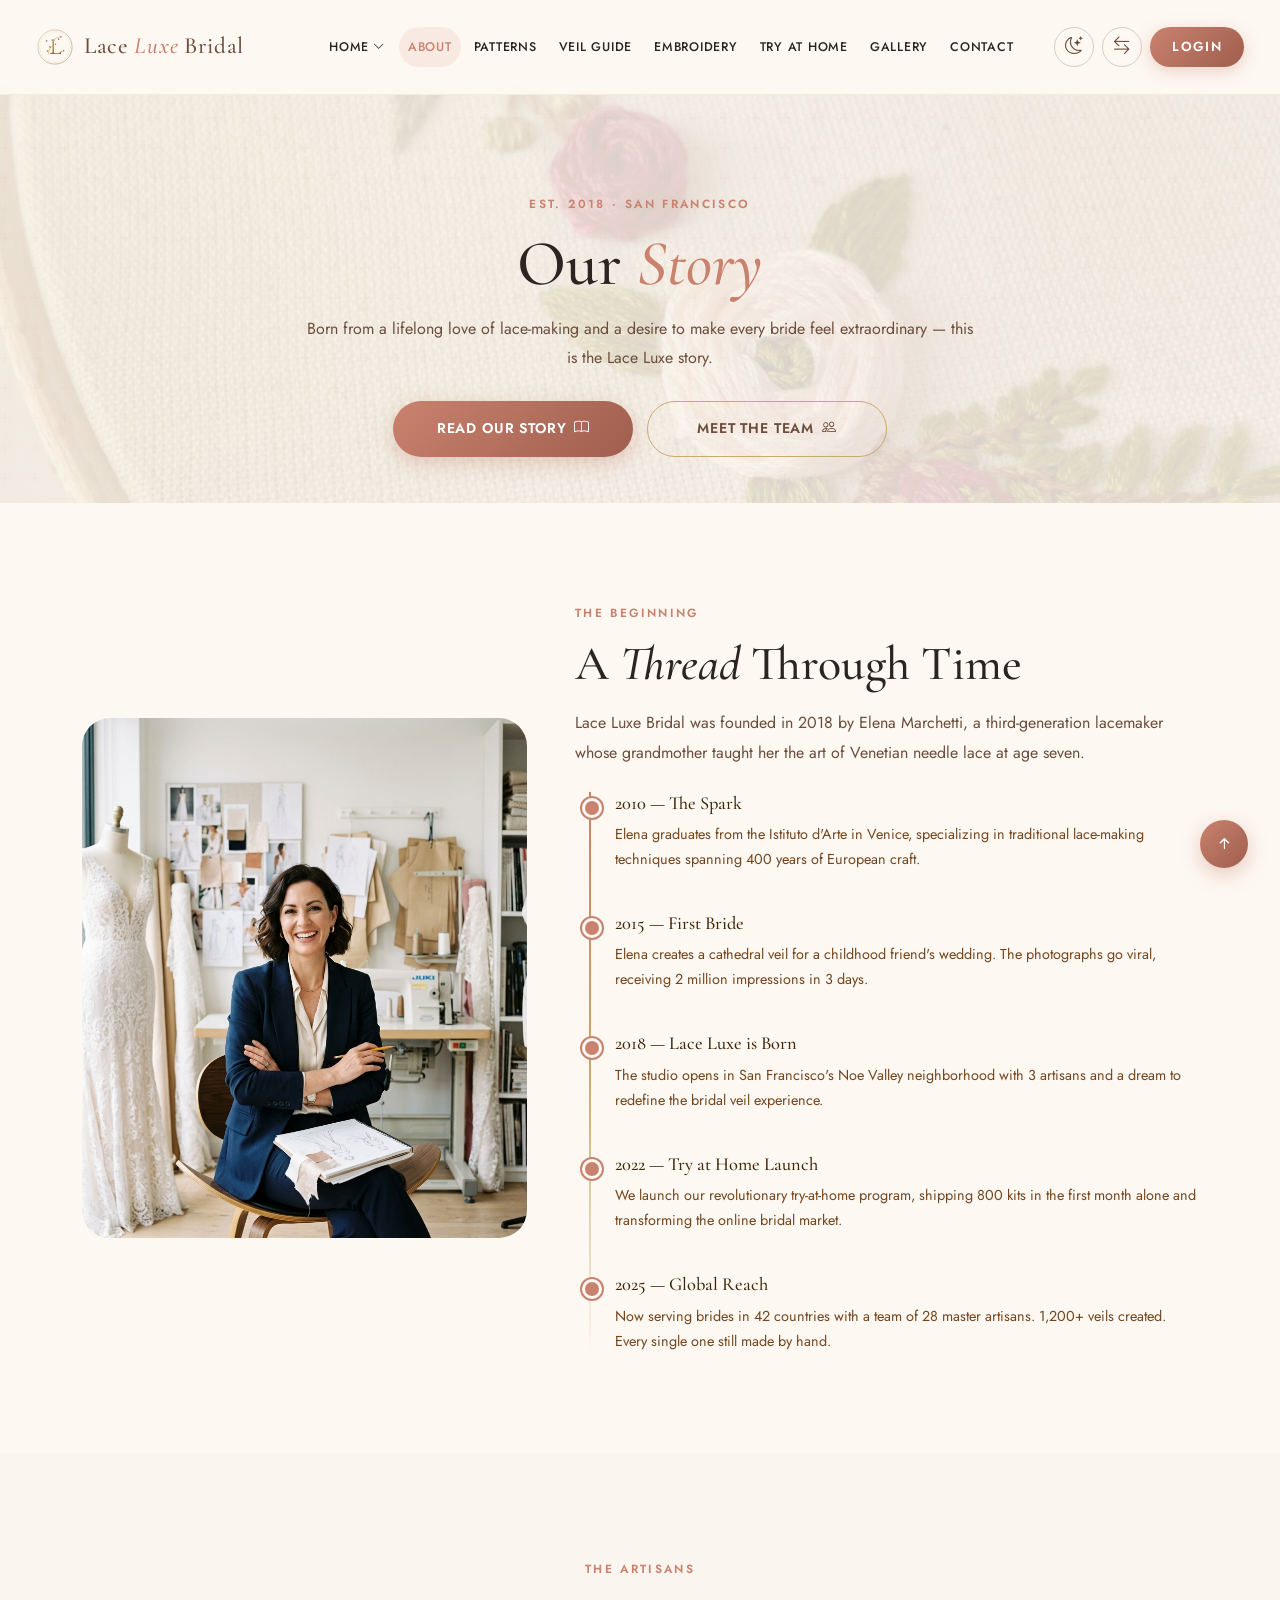
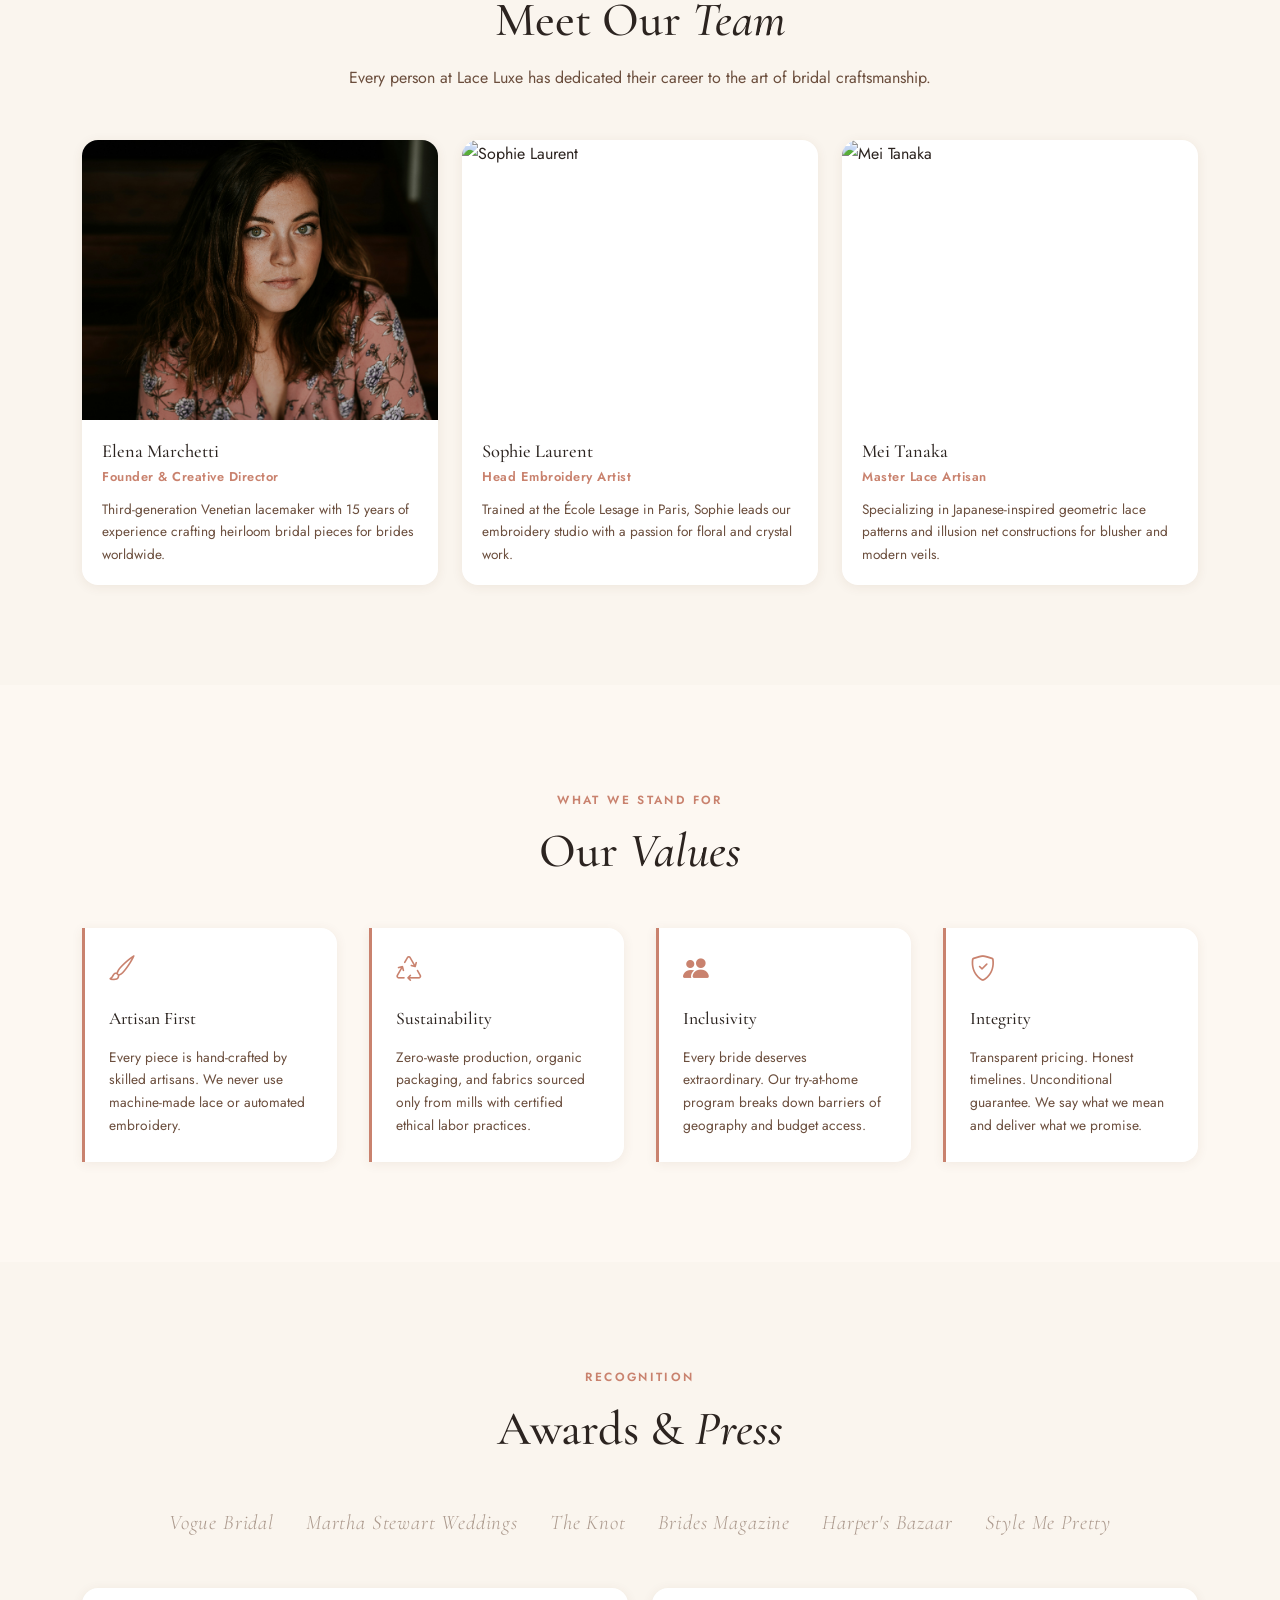
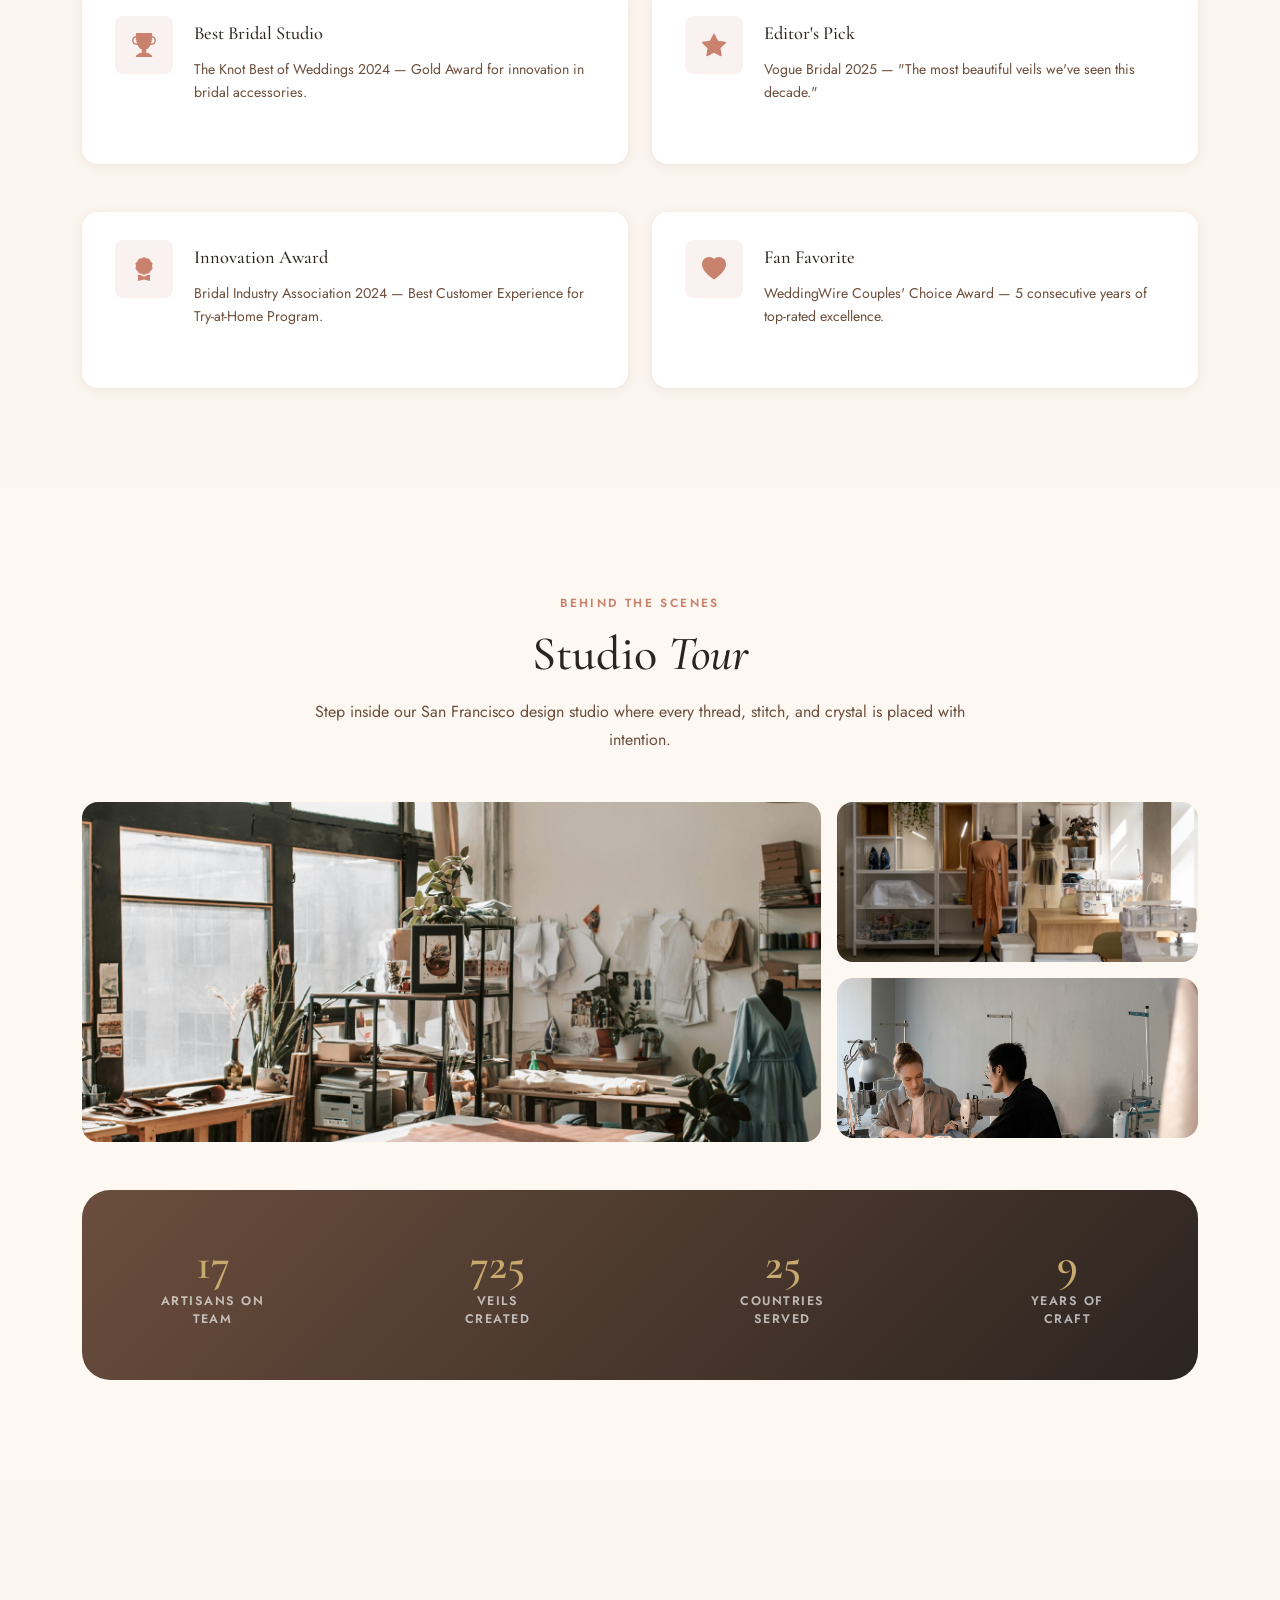
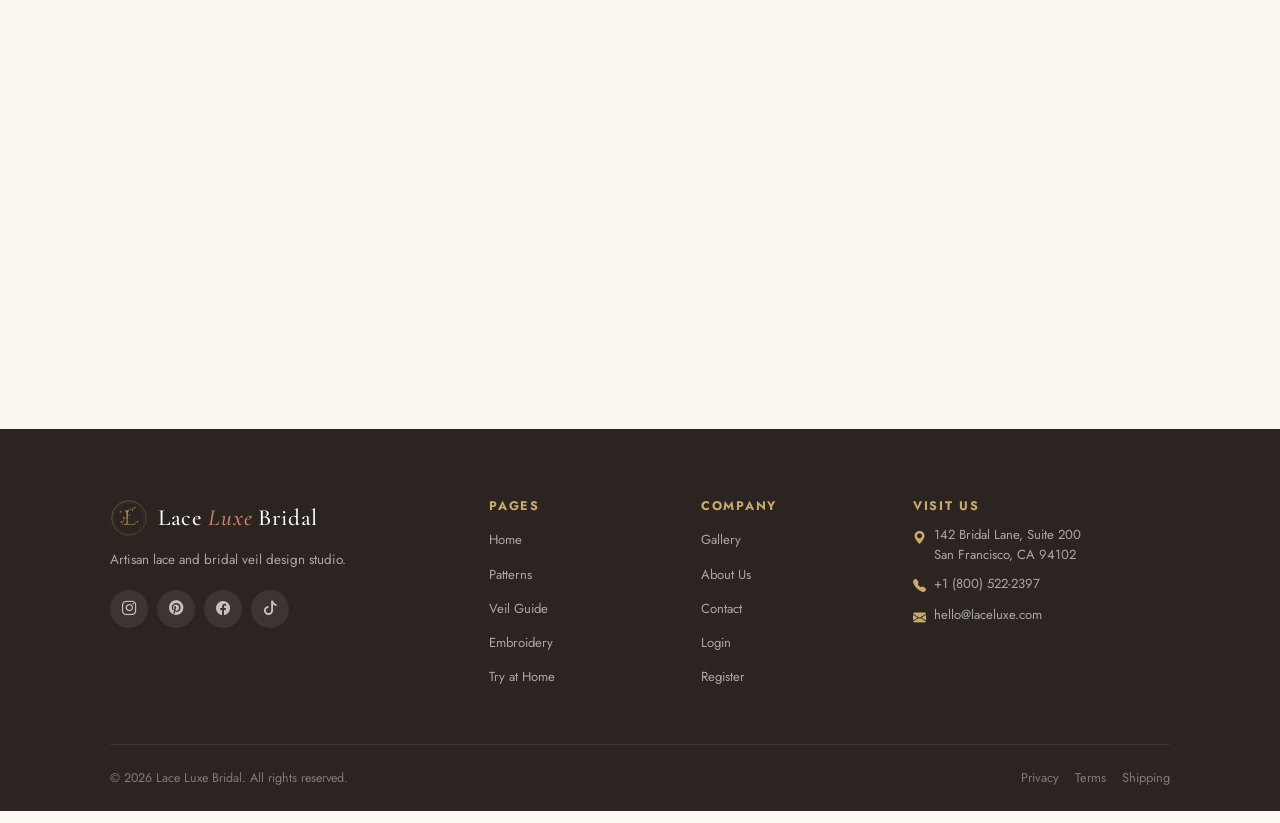
==== commit d56177bb: "feat: implement global RTL/LTR and theme toggle support, add SVG branding assets, and modularize sit" ====
--- a/about.html
+++ b/about.html
@@ -102,7 +102,7 @@
       <div class="col-12 col-sm-6 col-lg-4" data-aos="fade-up" data-aos-delay="100">
         <div class="team-card">
           <div class="team-card-img"><img src="images/team_sophia.jpg" alt="Sophie Laurent" /><div class="team-card-social"><a href="#" class="team-social-link"><i class="bi bi-instagram"></i></a></div></div>
-          <div class="team-card-body"><h5 class="team-name">Sophie Laurent</h5><p class="team-role">Head Embroidery Artist</p><p class="team-bio">Trained at the École Lesage in Paris, Sophie leads our embroidery atelier with a passion for floral and crystal work.</p></div>
+          <div class="team-card-body"><h5 class="team-name">Sophie Laurent</h5><p class="team-role">Head Embroidery Artist</p><p class="team-bio">Trained at the École Lesage in Paris, Sophie leads our embroidery studio with a passion for floral and crystal work.</p></div>
         </div>
       </div>
       <div class="col-12 col-sm-6 col-lg-4" data-aos="fade-up" data-aos-delay="200">
@@ -185,7 +185,7 @@
     <div class="section-header text-center mb-5" data-aos="fade-up">
       <span class="section-tag">Behind the Scenes</span>
       <h2 class="section-title">Studio <em>Tour</em></h2>
-      <p class="section-subtitle">Step inside our San Francisco atelier where every thread, stitch, and crystal is placed with intention.</p>
+      <p class="section-subtitle">Step inside our San Francisco design studio where every thread, stitch, and crystal is placed with intention.</p>
     </div>
     <div class="row g-3 mb-5 studio-tour-grid">
       <div class="col-12 col-md-8" data-aos="fade-right"><div style="border-radius:var(--radius-md);overflow:hidden;height:340px;"><img src="images/studio_main.jpg" alt="Studio Main" style="width:100%;height:100%;object-fit:cover;" /></div></div>
--- a/css/style.css
+++ b/css/style.css
@@ -79,21 +79,68 @@
 }
 
 .brand-icon {
-  font-size: 1.5rem;
-  color: var(--clr-gold);
-  line-height: 1;
-  animation: spinSlow 12s linear infinite;
-}
-@keyframes spinSlow { to { transform: rotate(360deg); } }
+  width: 38px !important;
+  height: 38px !important;
+  display: inline-flex !important;
+  background-image: url('../images/logo-light.svg') !important;
+  background-size: contain !important;
+  background-repeat: no-repeat !important;
+  background-position: center !important;
+  transition: transform 0.5s cubic-bezier(0.34, 1.56, 0.64, 1) !important;
+}
+
+body.dark-theme .brand-icon {
+  background-image: url('../images/logo-dark.svg') !important;
+}
+
+.brand-icon i {
+  display: none !important;
+}
+
+/* Hover micro-interactions */
+.navbar-brand:hover .brand-icon,
+.auth-brand:hover .brand-icon,
+.footer-brand:hover .brand-icon {
+  transform: scale(1.1) rotate(12deg) !important;
+}
+
+/* Center logo block inside authentication forms */
+body.auth-page .auth-brand {
+  display: flex !important;
+  width: fit-content !important;
+  max-width: 100% !important;
+  justify-content: center !important;
+  align-items: center !important;
+  margin-left: auto !important;
+  margin-right: auto !important;
+}
 
 .brand-text {
   font-family: var(--font-display);
   font-size: 1.45rem;
-  font-weight: 600;
+  font-weight: 500;
   color: var(--clr-mocha);
-  letter-spacing: 0.01em;
-}
-.brand-text em { color: var(--clr-rose); font-style: italic; }
+  letter-spacing: 0.03em;
+  transition: color var(--transition);
+}
+
+.brand-text em {
+  color: var(--clr-rose);
+  font-style: italic;
+  transition: color var(--transition);
+}
+
+.navbar-brand:hover .brand-text,
+.auth-brand:hover .brand-text,
+.footer-brand:hover .brand-text {
+  color: var(--clr-rose) !important;
+}
+
+.navbar-brand:hover .brand-text em,
+.auth-brand:hover .brand-text em,
+.footer-brand:hover .brand-text em {
+  color: var(--clr-gold) !important;
+}
 
 .nav-link {
   font-family: var(--font-body);
@@ -1545,6 +1592,10 @@
   border-color: rgba(200, 169, 110, 0.18) !important;
 }
 
+body.dark-theme .social-platform-card .bi-tiktok {
+  color: #ffffff !important;
+}
+
 body.dark-theme .form-control-custom,
 body.dark-theme .newsletter-form input {
   background: var(--clr-warm-white) !important;
@@ -1588,15 +1639,6 @@
   border: 1.5px solid rgba(200, 169, 110, 0.15) !important;
 }
 
-body.dark-theme .social-auth-btn {
-  background: var(--clr-warm-white) !important;
-  color: var(--clr-charcoal) !important;
-  border-color: rgba(200, 169, 110, 0.25) !important;
-}
-body.dark-theme .social-auth-btn:hover {
-  background: var(--clr-blush) !important;
-  border-color: var(--clr-rose) !important;
-}
 
 body.dark-theme .swatch-body {
   background: var(--clr-card-bg) !important;
@@ -1659,8 +1701,46 @@
 html[dir="rtl"] {
   text-align: right;
 }
+html[dir="rtl"] .offset-lg-1 {
+  margin-right: 8.33333333% !important;
+  margin-left: 0 !important;
+}
+html[dir="rtl"] .ms-lg-3 {
+  margin-right: 1rem !important;
+  margin-left: 0 !important;
+}
+html[dir="rtl"] .dropdown-icon {
+  margin-left: 0 !important;
+  margin-right: 4px !important;
+}
 html[dir="rtl"] body {
   font-family: var(--font-body);
+  text-align: right !important;
+}
+html[dir="rtl"] .site-footer {
+  text-align: right !important;
+}
+html[dir="rtl"] .footer-brand,
+html[dir="rtl"] .footer-heading,
+html[dir="rtl"] .footer-links,
+html[dir="rtl"] .footer-links li,
+html[dir="rtl"] .footer-links a,
+html[dir="rtl"] .footer-copy,
+html[dir="rtl"] .footer-legal,
+html[dir="rtl"] .footer-legal a {
+  text-align: right !important;
+}
+html[dir="rtl"] .footer-about {
+  direction: ltr !important;
+  text-align: right !important;
+}
+html[dir="rtl"] .footer-address p {
+  direction: ltr !important;
+  justify-content: flex-end !important;
+}
+html[dir="rtl"] .footer-copy {
+  direction: ltr !important;
+  text-align: right !important;
 }
 html[dir="rtl"] .me-2 {
   margin-left: 0.5rem !important;
@@ -1727,6 +1807,10 @@
 html[dir="rtl"] .page-hero-badge {
   left: 5%;
   right: auto;
+}
+html[dir="rtl"] :is(.bi-arrow-right-short, .bi-arrow-right, .bi-arrow-left, .bi-arrow-left-short) {
+  transform: scaleX(-1);
+  display: inline-block;
 }
 
 /* ==========================================
--- a/css/pages.css
+++ b/css/pages.css
@@ -487,7 +487,28 @@
 .location-detail i { color: var(--clr-rose); margin-top: 3px; flex-shrink: 0; }
 
 /* ─── AUTH PAGE LAYOUT ─── */
-.auth-page { min-height: 100vh; display: flex; flex-direction: column; }
+.auth-page { min-height: 100vh; display: flex; flex-direction: column; padding-top: 70px !important; }
+.auth-header {
+  position: fixed !important;
+  top: 0 !important;
+  left: 0 !important;
+  width: 100% !important;
+  height: 70px !important;
+  background: #fdf8f2 !important;
+  display: flex !important;
+  align-items: center !important;
+  justify-content: flex-end !important;
+  padding: 0 24px !important;
+  z-index: 9999 !important;
+  transition: background 0.3s ease !important;
+}
+body.dark-theme .auth-header {
+  background: #120c0a !important;
+}
+.auth-header .auth-top-controls {
+  display: flex !important;
+  gap: 12px !important;
+}
 .auth-split {
   flex: 1;
   display: grid;
@@ -892,6 +913,10 @@
 .reg-step.done .step-circle { background: var(--clr-gold); color: #fff; }
 .step-label { font-size: 0.68rem; font-weight: 600; text-transform: uppercase; letter-spacing: 0.06em; color: var(--clr-mocha); margin-top: 6px; }
 .reg-step.active .step-label { color: var(--clr-rose); }
+html[dir="rtl"] .reg-step::after {
+  right: 50% !important;
+  left: auto !important;
+}
 
 /* ─── NEWSLETTER SECTION ─── */
 .newsletter-section { background: var(--clr-section-bg); }
@@ -3210,7 +3235,7 @@
 
 #contact-map .map-placeholder {
   min-height: 360px;
-  height: auto;
+  height: 100%;
   padding: 36px 24px;
   text-align: center;
 }
@@ -3470,6 +3495,7 @@
 
   #contact-map .map-placeholder {
     min-height: 300px;
+    height: auto;
     padding: 30px 18px;
     border-radius: var(--radius-md);
   }
@@ -7676,11 +7702,11 @@
 }
 
 body.auth-page.auth-simple-page .auth-center-shell .auth-brand {
-  display: inline-flex !important;
+  display: flex !important;
   justify-content: center !important;
-  margin: 0 auto !important;
+  margin: 0 auto 24px !important;
   max-width: min(100%, 320px) !important;
-  width: fit-content;
+  width: fit-content !important;
 }
 
 body.auth-page.auth-simple-page .auth-center-shell .auth-brand .brand-icon {
@@ -8773,6 +8799,7 @@
     background-image:
       linear-gradient(180deg, rgba(18, 12, 10, 0.98) 0%, rgba(18, 12, 10, 0.94) 62%, rgba(18, 12, 10, 0.82) 100%),
       url('../images/hero_index.png') !important;
+  }
 }
 .pricing-card:not(.featured-price) .price-feature i {
   color: var(--clr-rose-dark) !important; /* Compliant contrast check icon */
@@ -8829,45 +8856,7 @@
   margin-left: 12px;
 }
 
-.social-auth-buttons {
-  display: flex;
-  flex-direction: column;
-  gap: 12px;
-  margin-bottom: 24px;
-}
-
-.btn-social-auth {
-  display: flex;
-  align-items: center;
-  justify-content: center;
-  gap: 10px;
-  width: 100%;
-  padding: 12px 16px;
-  background: transparent;
-  border: 1.5px solid rgba(107, 78, 61, 0.22);
-  border-radius: var(--radius-sm);
-  color: var(--clr-charcoal);
-  font-family: var(--font-body);
-  font-size: 0.92rem;
-  font-weight: 500;
-  cursor: pointer;
-  transition: background var(--transition), border-color var(--transition), color var(--transition), transform var(--transition);
-}
-
-.btn-social-auth:hover {
-  background: rgba(107, 78, 61, 0.05);
-  border-color: var(--clr-rose);
-  transform: translateY(-1px);
-}
-
-body.dark-theme .btn-social-auth {
-  color: #fffdf9;
-  border-color: rgba(232, 213, 168, 0.22);
-}
-
-body.dark-theme .btn-social-auth:hover {
-  background: rgba(232, 213, 168, 0.08);
-  border-color: var(--clr-gold);
+
 .brand-text,
 #mainNav .navbar-brand .brand-text,
 .auth-simple-page .auth-brand .brand-text,
@@ -9027,48 +9016,65 @@
 }
 
 .social-auth-buttons {
-  display: flex;
-  flex-direction: column;
-  gap: 12px;
-  margin-bottom: 24px;
+  display: grid !important;
+  grid-template-columns: 1fr 1fr !important;
+  gap: 16px !important;
+  margin-bottom: 24px !important;
+  width: 100% !important;
 }
 
 .btn-social-auth {
-  display: flex;
-  align-items: center;
-  justify-content: center;
-  gap: 10px;
-  width: 100%;
-  padding: 12px 16px;
-  background: transparent;
-  border: 1.5px solid rgba(107, 78, 61, 0.22);
-  border-radius: var(--radius-sm);
-  color: var(--clr-charcoal);
-  font-family: var(--font-body);
-  font-size: 0.92rem;
-  font-weight: 500;
-  cursor: pointer;
-  transition: background var(--transition), border-color var(--transition), color var(--transition), transform var(--transition);
-}
-
+  display: inline-flex !important;
+  align-items: center !important;
+  justify-content: center !important;
+  gap: 6px !important;
+  width: 100% !important;
+  padding: 12px 10px !important;
+  border-radius: 50px !important;
+  background: #2c2420 !important; /* Premium brand charcoal background */
+  border: 1.5px solid rgba(232, 213, 168, 0.15) !important; /* Subtle gold/champagne border */
+  color: #fffdf9 !important; /* White text */
+  font-family: var(--font-body) !important;
+  font-size: 0.8rem !important;
+  font-weight: 500 !important;
+  letter-spacing: 0.03em !important;
+  text-transform: none !important;
+  cursor: pointer !important;
+  box-shadow: 0 2px 8px rgba(0, 0, 0, 0.1) !important;
+  transition: all var(--transition) !important;
+}
+
+.btn-social-auth i {
+  font-size: 1.15rem !important;
+  color: #fffdf9 !important;
+  transition: color var(--transition) !important;
+}
+
+/* Symmetrical luxury hover transitions */
 .btn-social-auth:hover {
-  background: rgba(107, 78, 61, 0.05);
-  border-color: var(--clr-rose);
-  transform: translateY(-1px);
-}
-
+  background: #1e1815 !important; /* Deeper charcoal on hover */
+  border-color: var(--clr-gold) !important; /* Gold border hover glow */
+  color: var(--clr-gold-light) !important;
+  transform: translateY(-2px) !important;
+  box-shadow: 0 4px 15px rgba(200, 169, 110, 0.15) !important;
+}
+
+.btn-social-auth:hover i {
+  color: var(--clr-gold-light) !important;
+}
+
+/* Symmetrical dark theme style (matches the premium dark layout) */
 body.dark-theme .btn-social-auth {
-  color: #fffdf9;
-  border-color: rgba(232, 213, 168, 0.22);
+  background: rgba(44, 36, 32, 0.7) !important;
+  border-color: rgba(232, 213, 168, 0.18) !important;
+  color: #fffdf9 !important;
+  box-shadow: 0 2px 8px rgba(0, 0, 0, 0.25) !important;
 }
 
 body.dark-theme .btn-social-auth:hover {
-  background: rgba(232, 213, 168, 0.08);
-  border-color: var(--clr-gold);
-}
-
-.btn-social-auth i {
-  font-size: 1.15rem;
+  background: rgba(232, 213, 168, 0.08) !important;
+  border-color: var(--clr-gold) !important;
+  color: var(--clr-gold-light) !important;
 }
 
 /* Centering logo inside the auth form card */
@@ -9180,17 +9186,17 @@
 }
 
 :is(.about-page, .contact-page, .veil-guide-page, .patterns-page, .embroidery-page, .try-page, .gallery-page) .page-hero .page-hero-content {
-  text-align: left !important;
+  text-align: center !important;
   width: 100% !important;
 }
 
 :is(.about-page, .contact-page, .veil-guide-page, .patterns-page, .embroidery-page, .try-page, .gallery-page) .page-hero .breadcrumb-nav,
 :is(.about-page, .contact-page, .veil-guide-page, .patterns-page, .embroidery-page, .try-page, .gallery-page) .page-hero .page-hero-actions {
-  justify-content: flex-start !important;
+  justify-content: center !important;
 }
 
 :is(.about-page, .contact-page, .veil-guide-page, .patterns-page, .embroidery-page, .try-page, .gallery-page) .page-hero-subtitle {
-  margin-left: 0 !important;
+  margin-left: auto !important;
   margin-right: auto !important;
   max-width: 680px !important;
 }
@@ -9231,3 +9237,319 @@
     max-width: 320px !important;
   }
 }
+
+/* =============================================
+   CHOOSE YOUR JOURNEY SECTION – LUXURY CTAS
+   ============================================= */
+.journey-section {
+  padding: 80px 0 !important;
+  background: var(--clr-cream) !important;
+}
+
+.journey-grid {
+  display: grid !important;
+  grid-template-columns: repeat(auto-fit, minmax(250px, 1fr)) !important;
+  gap: 24px !important;
+  margin-top: 40px !important;
+}
+
+@media (max-width: 1199.98px) {
+  .journey-grid {
+    grid-template-columns: repeat(2, minmax(0, 1fr)) !important;
+  }
+}
+
+@media (max-width: 575.98px) {
+  .journey-grid {
+    grid-template-columns: minmax(0, 1fr) !important;
+  }
+}
+
+
+.journey-card {
+  background: rgba(255, 255, 255, 0.95) !important;
+  border: 1.5px solid rgba(107, 78, 61, 0.12) !important;
+  border-radius: var(--radius-md) !important;
+  padding: 32px 24px !important;
+  display: flex !important;
+  flex-direction: column !important;
+  align-items: start !important;
+  justify-content: space-between !important;
+  height: 100% !important;
+  box-shadow: var(--shadow-sm) !important;
+  transition: all var(--transition) !important;
+}
+
+.journey-card:hover {
+  transform: translateY(-5px) !important;
+  box-shadow: 0 15px 35px rgba(100, 60, 40, 0.08) !important;
+  border-color: var(--clr-rose) !important;
+}
+
+.journey-card-top {
+  width: 100% !important;
+}
+
+.journey-icon {
+  width: 48px !important;
+  height: 48px !important;
+  border-radius: 50% !important;
+  background: rgba(201, 130, 110, 0.1) !important;
+  color: var(--clr-rose-dark) !important;
+  display: inline-flex !important;
+  align-items: center !important;
+  justify-content: center !important;
+  font-size: 1.35rem !important;
+  margin-bottom: 20px !important;
+  transition: all var(--transition) !important;
+}
+
+.journey-card:hover .journey-icon {
+  background: var(--clr-rose) !important;
+  color: #ffffff !important;
+}
+
+.journey-title {
+  font-family: var(--font-display) !important;
+  font-size: 1.35rem !important;
+  font-weight: 600 !important;
+  color: var(--clr-charcoal) !important;
+  margin-bottom: 12px !important;
+}
+
+.journey-text {
+  font-family: var(--font-body) !important;
+  font-size: 0.88rem !important;
+  line-height: 1.6 !important;
+  color: var(--clr-mocha) !important;
+  margin-bottom: 24px !important;
+}
+
+.journey-btn {
+  display: inline-flex !important;
+  align-items: center !important;
+  justify-content: center !important;
+  gap: 8px !important;
+  padding: 10px 18px !important;
+  border-radius: 50px !important;
+  font-family: var(--font-body) !important;
+  font-size: 0.8rem !important;
+  font-weight: 600 !important;
+  text-transform: uppercase !important;
+  letter-spacing: 0.05em !important;
+  cursor: pointer !important;
+  transition: all var(--transition) !important;
+  text-decoration: none !important;
+  width: 100% !important;
+  text-align: center !important;
+}
+
+.journey-btn-primary {
+  background: var(--clr-rose) !important;
+  color: #ffffff !important;
+  border: none !important;
+}
+
+.journey-btn-primary:hover {
+  background: var(--clr-rose-dark) !important;
+  color: #ffffff !important;
+}
+
+.journey-btn-outline {
+  background: transparent !important;
+  border: 1px solid rgba(107, 78, 61, 0.25) !important;
+  color: var(--clr-charcoal) !important;
+}
+
+.journey-btn-outline:hover {
+  border-color: var(--clr-rose) !important;
+  color: var(--clr-rose) !important;
+  background: var(--clr-cream) !important;
+}
+
+.journey-secondary-link {
+  font-family: var(--font-body) !important;
+  font-size: 0.78rem !important;
+  font-weight: 600 !important;
+  color: var(--clr-rose) !important;
+  text-decoration: none !important;
+  text-transform: uppercase !important;
+  letter-spacing: 0.05em !important;
+  margin-top: 14px !important;
+  display: inline-block !important;
+  width: 100% !important;
+  text-align: center !important;
+}
+
+.journey-secondary-link:hover {
+  color: var(--clr-rose-dark) !important;
+  text-decoration: underline !important;
+}
+
+/* Dark Theme Overrides for Journey */
+body.dark-theme .journey-card {
+  background: rgba(28, 22, 19, 0.95) !important;
+  border-color: rgba(232, 213, 168, 0.12) !important;
+  box-shadow: 0 4px 20px rgba(0, 0, 0, 0.3) !important;
+}
+
+body.dark-theme .journey-card:hover {
+  border-color: var(--clr-gold) !important;
+  box-shadow: 0 15px 35px rgba(0, 0, 0, 0.5) !important;
+}
+
+body.dark-theme .journey-icon {
+  background: rgba(232, 213, 168, 0.08) !important;
+  color: var(--clr-gold-light) !important;
+}
+
+body.dark-theme .journey-card:hover .journey-icon {
+  background: var(--clr-gold) !important;
+  color: #120c0a !important;
+}
+
+body.dark-theme .journey-title {
+  color: #fffdf9 !important;
+}
+
+body.dark-theme .journey-text {
+  color: #e3cfbe !important;
+}
+
+body.dark-theme .journey-btn-outline {
+  border-color: rgba(232, 213, 168, 0.3) !important;
+  color: #fffdf9 !important;
+}
+
+body.dark-theme .journey-btn-outline:hover {
+  background: rgba(232, 213, 168, 0.08) !important;
+  border-color: var(--clr-gold) !important;
+  color: var(--clr-gold-light) !important;
+}
+
+body.dark-theme .journey-secondary-link {
+  color: var(--clr-gold-light) !important;
+}
+
+body.dark-theme .journey-secondary-link:hover {
+  color: var(--clr-gold) !important;
+}
+
+/* RTL Desktop Navbar Alignment Overrides */
+@media (min-width: 1200px) {
+  html[dir="rtl"] #mainNav {
+    direction: rtl !important;
+  }
+  html[dir="rtl"] #mainNav .navbar-brand {
+    margin-left: 18px !important;
+    margin-right: 0 !important;
+  }
+  html[dir="rtl"] #mainNav .navbar-collapse {
+    direction: rtl !important;
+    justify-content: flex-end !important;
+  }
+  html[dir="rtl"] #mainNav .navbar-nav {
+    direction: rtl !important;
+    justify-content: center !important;
+  }
+  html[dir="rtl"] #mainNav .navbar-collapse > .d-flex {
+    justify-content: flex-start !important;
+  }
+}
+
+/* ==========================================
+   RTL GLOBAL & FOOTER ALIGNMENTS
+   ========================================== */
+html[dir="rtl"] body {
+  text-align: right !important;
+}
+
+html[dir="rtl"] .site-footer {
+  text-align: right !important;
+}
+
+html[dir="rtl"] .footer-brand,
+html[dir="rtl"] .footer-heading,
+html[dir="rtl"] .footer-links,
+html[dir="rtl"] .footer-links li,
+html[dir="rtl"] .footer-links a,
+html[dir="rtl"] .footer-copy,
+html[dir="rtl"] .footer-legal,
+html[dir="rtl"] .footer-legal a {
+  text-align: right !important;
+}
+
+html[dir="rtl"] .site-footer .footer-brand {
+  display: flex !important;
+  width: fit-content !important;
+  margin-left: auto !important;
+  margin-right: 0 !important;
+}
+
+html[dir="rtl"] .navbar-brand {
+  margin-left: 1rem !important;
+  margin-right: 0 !important;
+}
+
+html[dir="rtl"] .footer-about {
+  direction: ltr !important;
+  text-align: right !important;
+}
+
+html[dir="rtl"] .footer-copy {
+  direction: ltr !important;
+  text-align: right !important;
+}
+
+/* RTL Footer Address Alignment Overrides */
+html[dir="rtl"] .footer-address p:nth-child(1) {
+  direction: rtl !important;
+  justify-content: flex-start !important;
+}
+
+html[dir="rtl"] .footer-address p:nth-child(2),
+html[dir="rtl"] .footer-address p:nth-child(3) {
+  direction: ltr !important;
+  flex-direction: row-reverse !important;
+  justify-content: flex-start !important;
+}
+
+/* Ensure offset spacing classes respect RTL direction shifts */
+html[dir="rtl"] .site-footer .offset-lg-1 {
+  margin-right: 0 !important;
+  margin-left: 0 !important;
+}
+
+/* Footer bottom layouts in mobile centering */
+@media (max-width: 767.98px) {
+  html[dir="rtl"] .site-footer {
+    text-align: center !important;
+  }
+  html[dir="rtl"] .site-footer .footer-brand {
+    margin-left: auto !important;
+    margin-right: auto !important;
+  }
+  html[dir="rtl"] .footer-brand,
+  html[dir="rtl"] .footer-socials,
+  html[dir="rtl"] .footer-bottom,
+  html[dir="rtl"] .footer-legal {
+    justify-content: center !important;
+  }
+  html[dir="rtl"] .footer-about {
+    text-align: center !important;
+  }
+  html[dir="rtl"] .footer-address p:nth-child(1) {
+    justify-content: center !important;
+  }
+  html[dir="rtl"] .footer-address p:nth-child(2),
+  html[dir="rtl"] .footer-address p:nth-child(3) {
+    justify-content: center !important;
+  }
+  html[dir="rtl"] .footer-copy {
+    text-align: center !important;
+  }
+}
+
+
+
+
